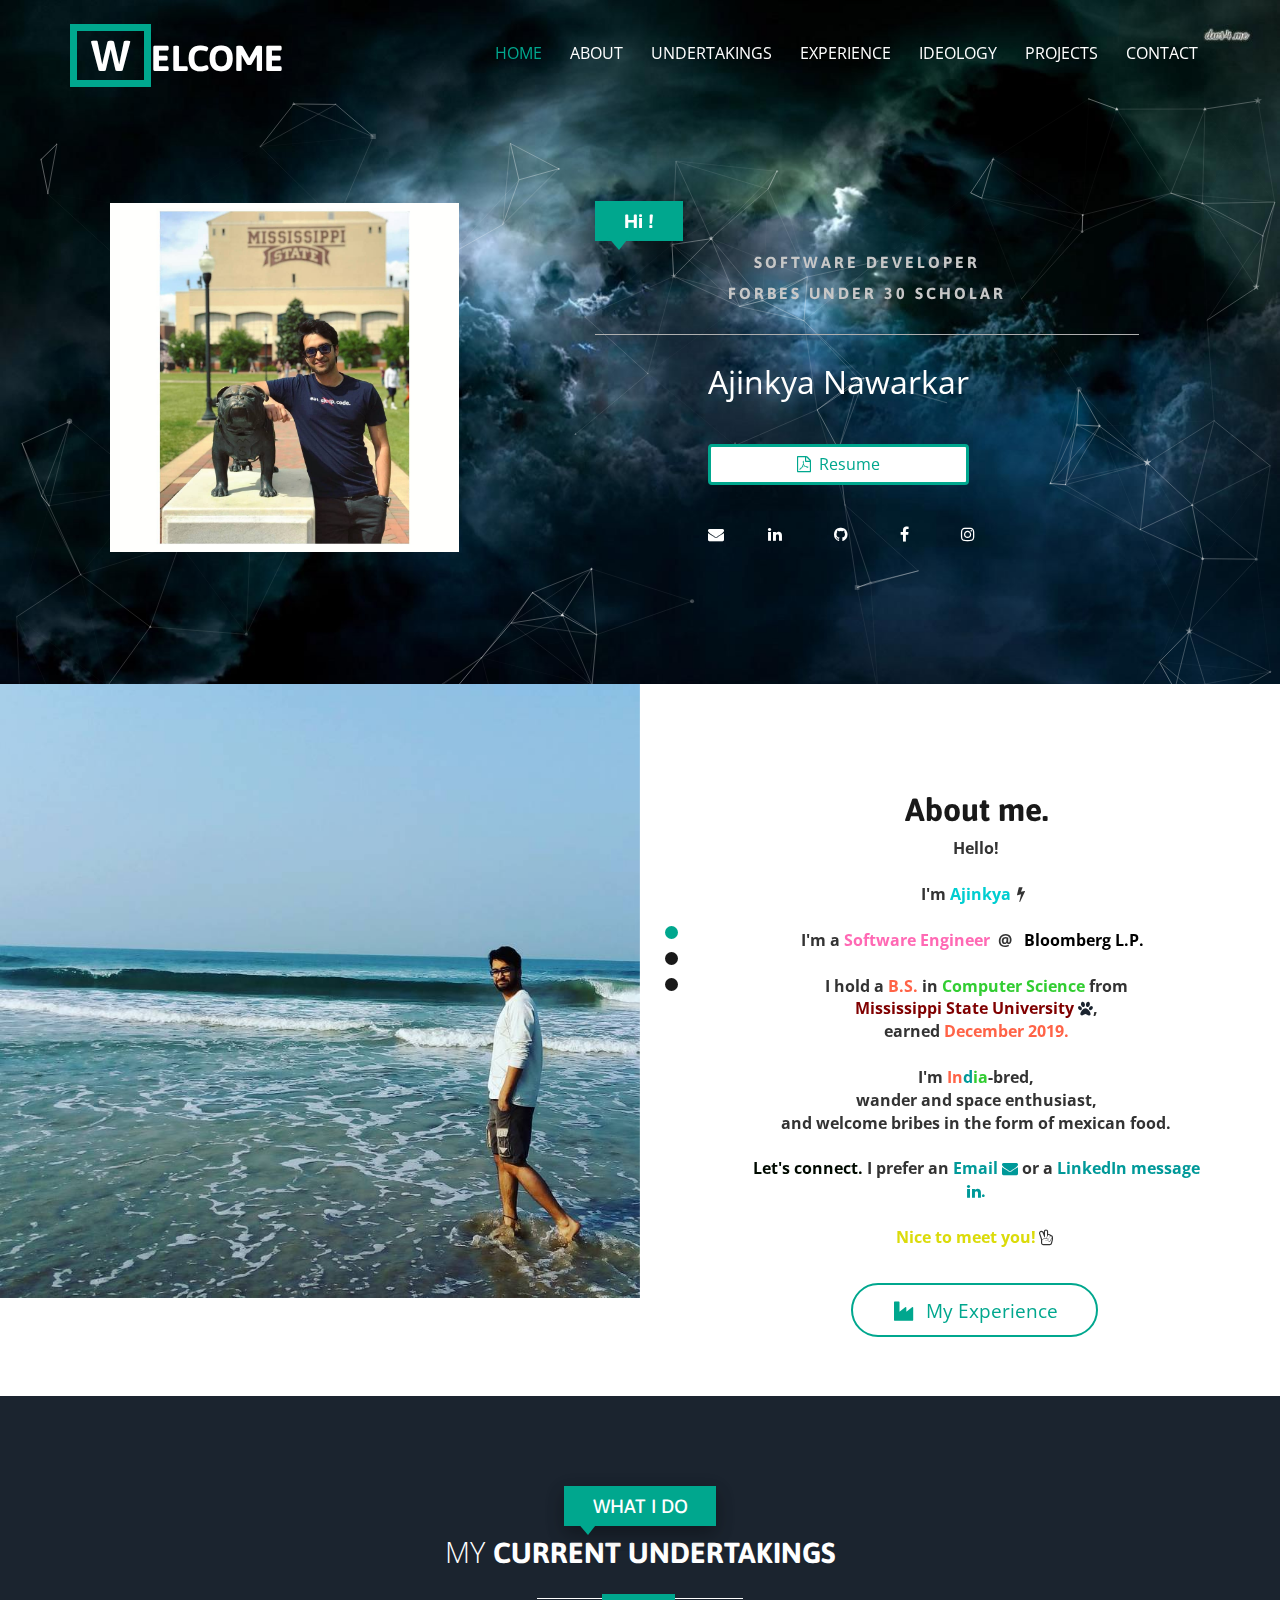
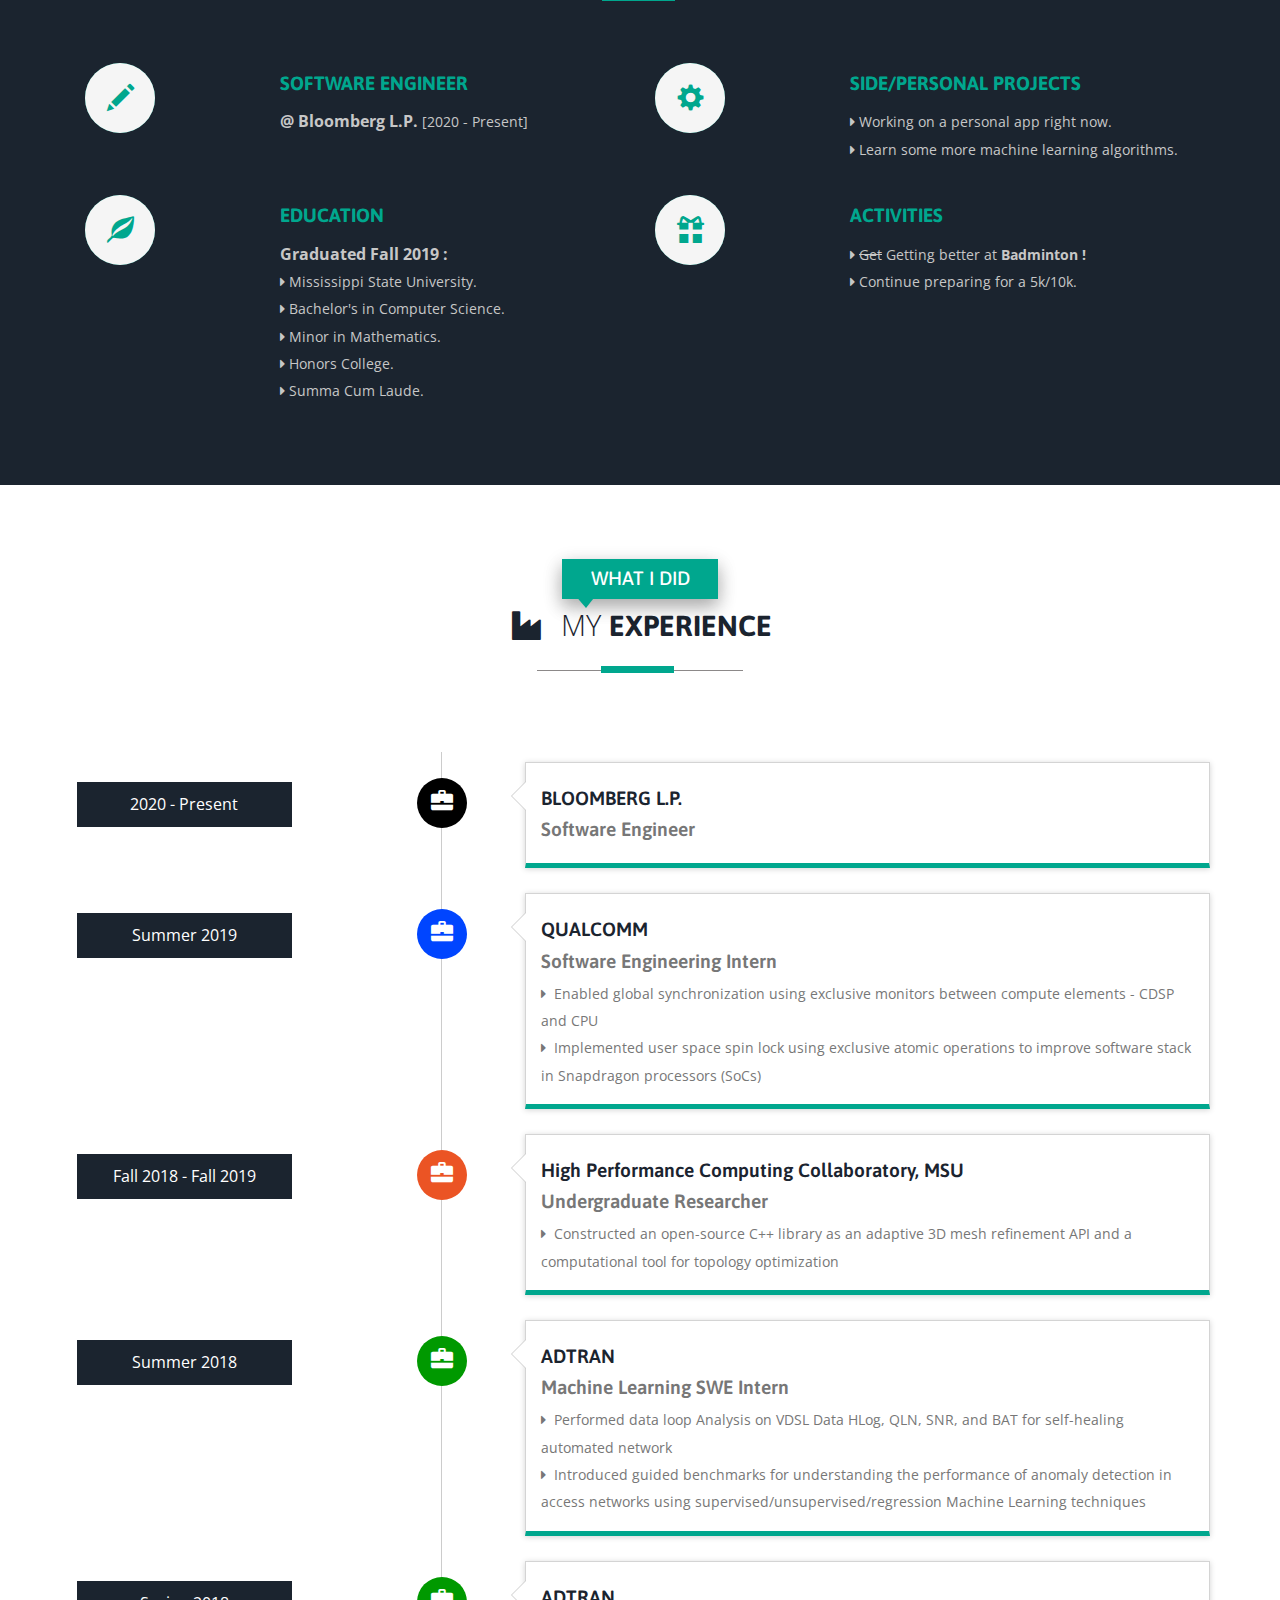
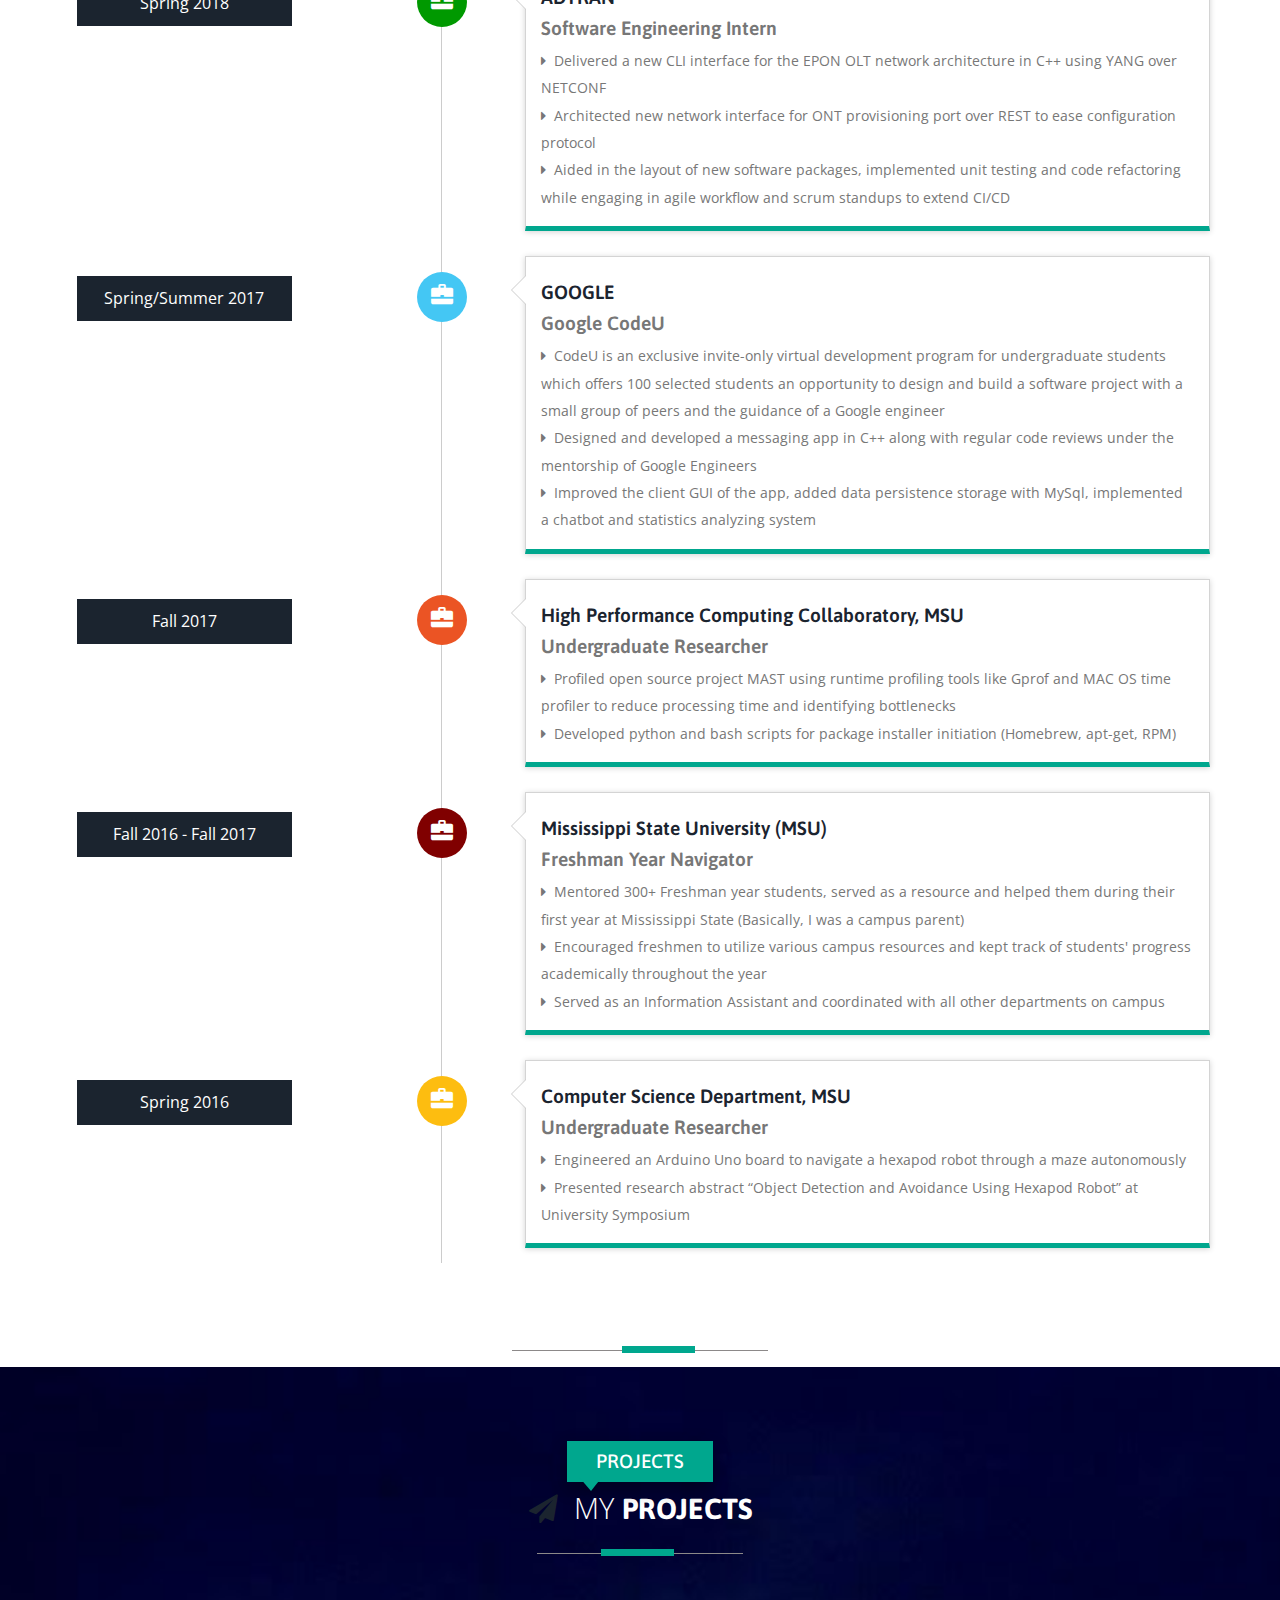
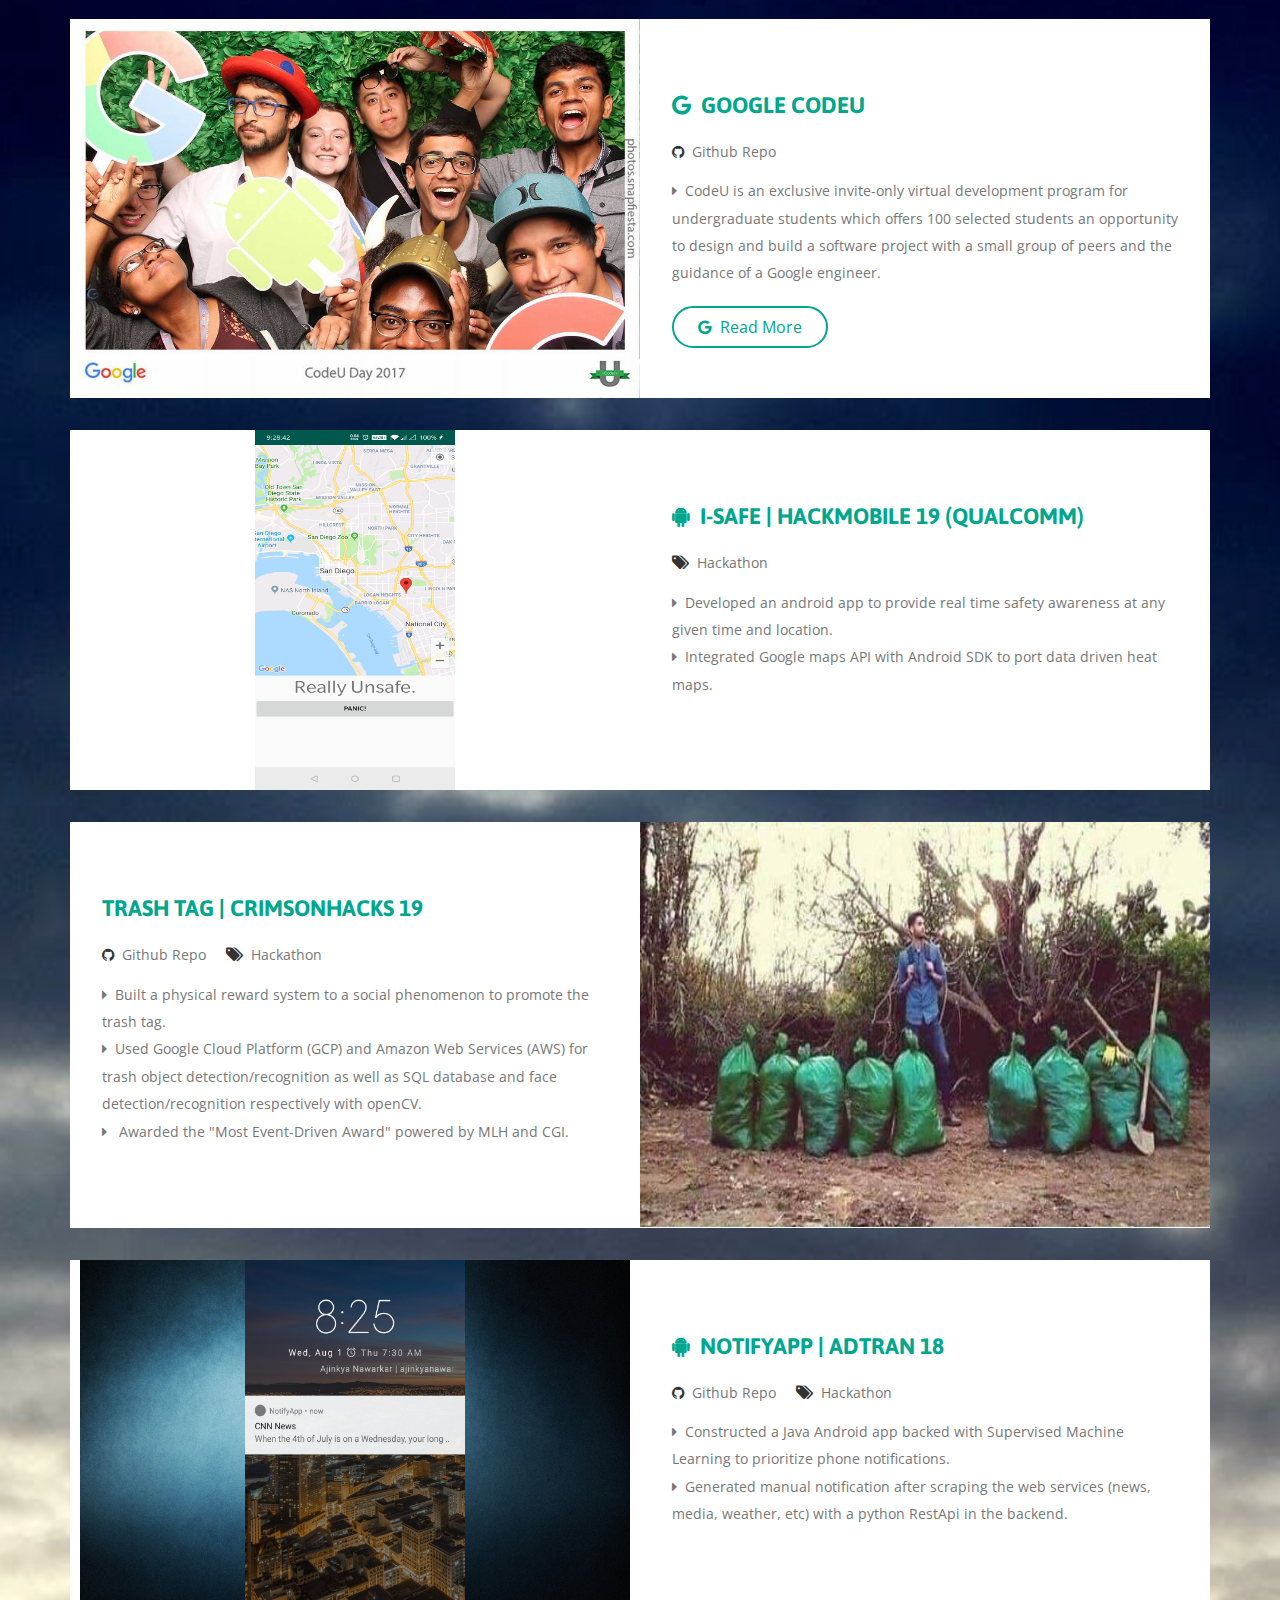
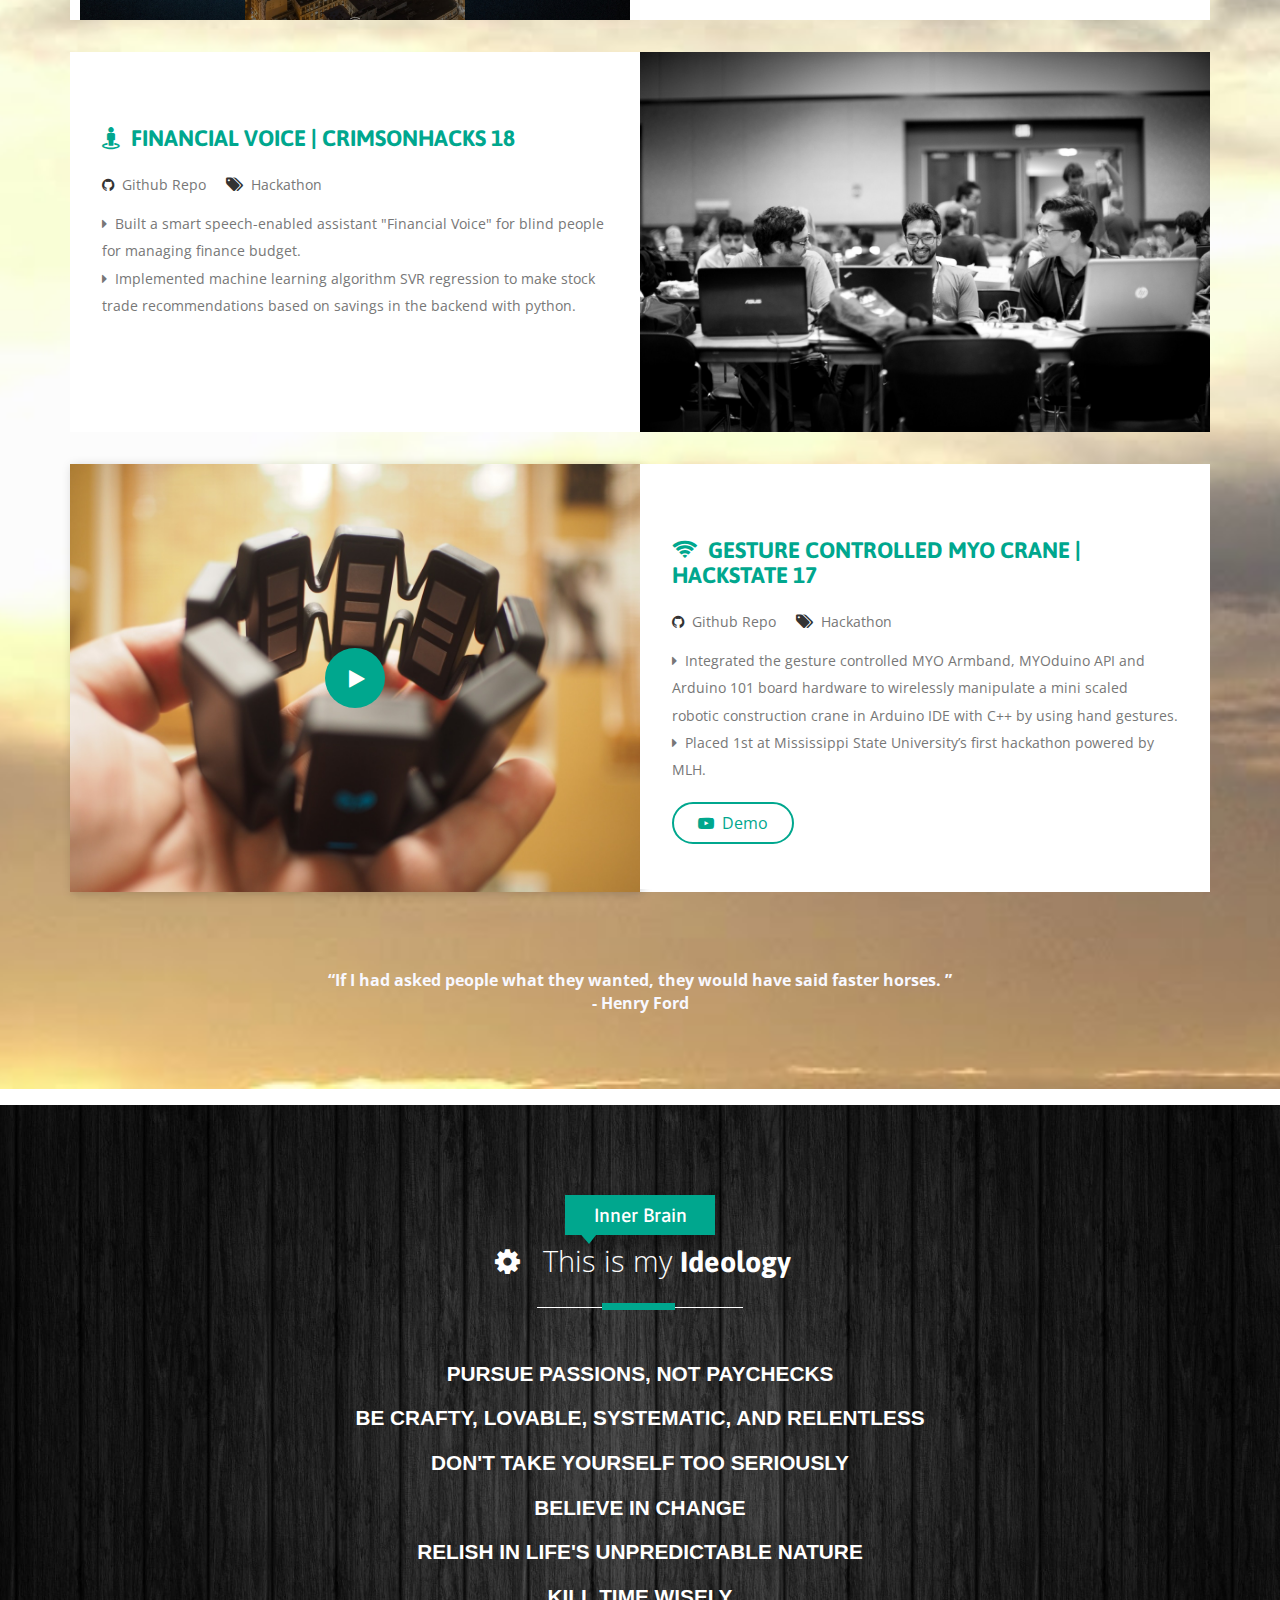
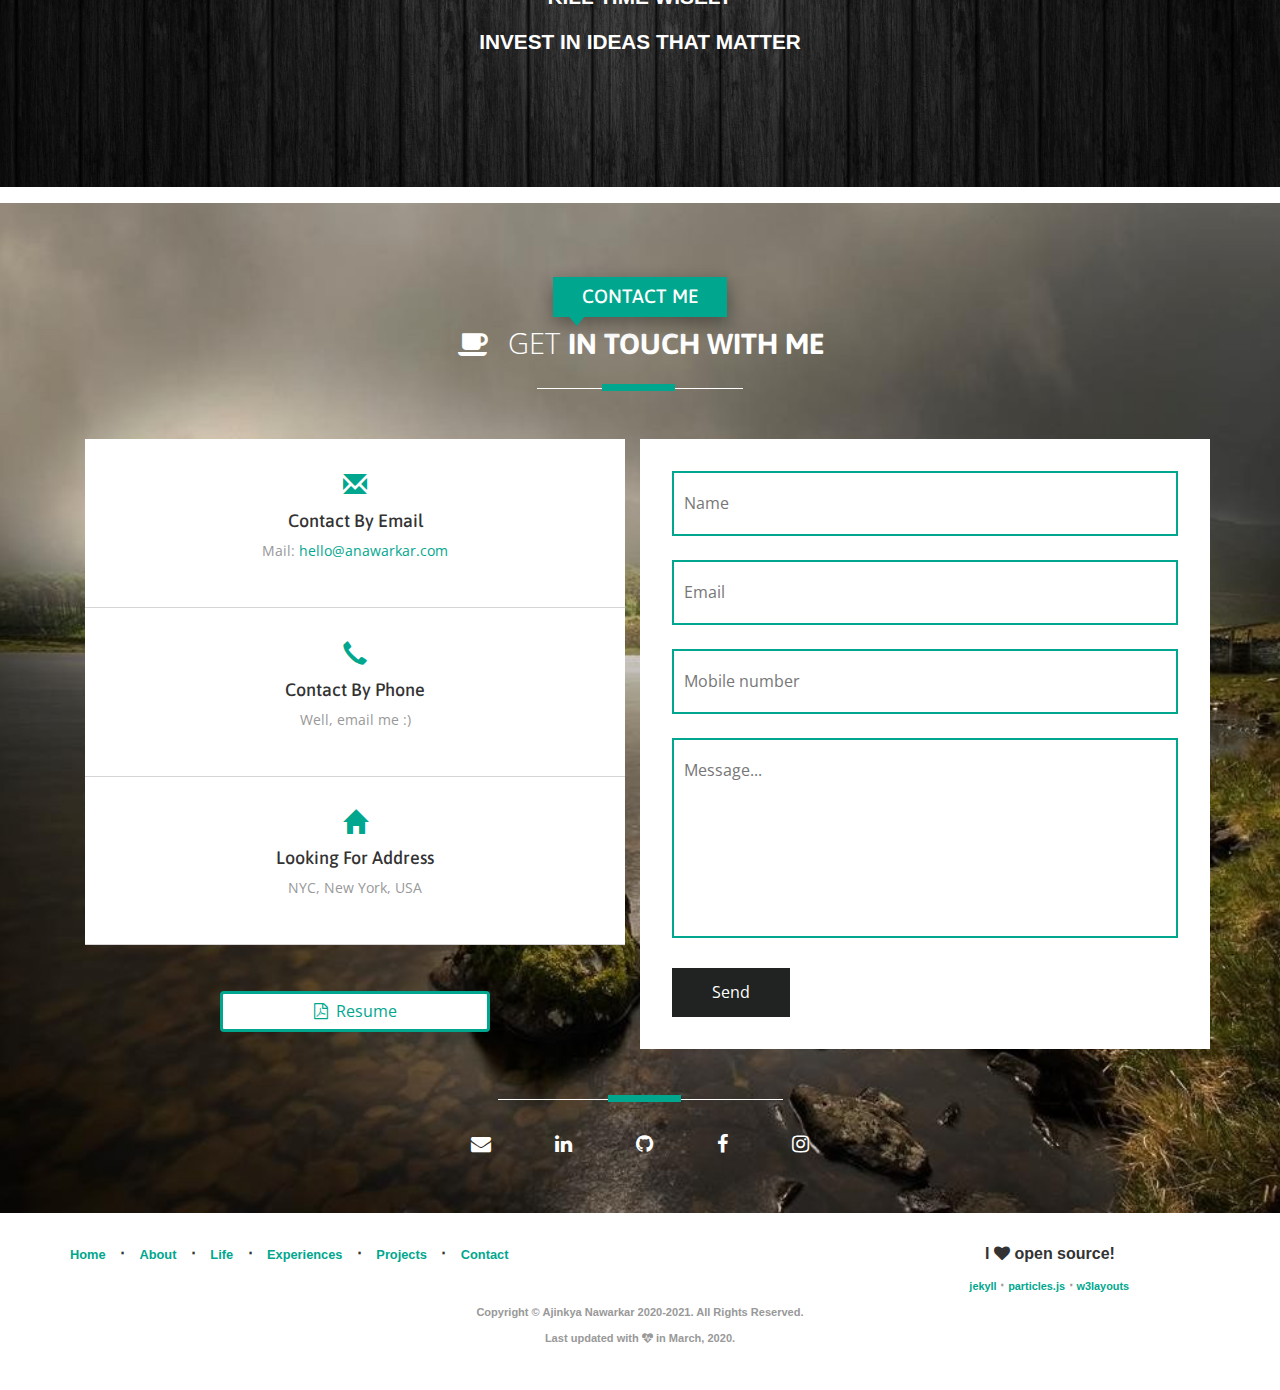
==== index.html @ 53b453d5 "Updated company 2020 - update March '20" ====
<!--
Author: W3layouts
Author URL: http://w3layouts.com
License: Creative Commons Attribution 3.0 Unported
License URL: http://creativecommons.org/licenses/by/3.0/
-->
<!DOCTYPE HTML>
<html>
<head>

 <!-- Global site tag (gtag.js) - Google Analytics -->
<script async src="https://www.googletagmanager.com/gtag/js?id=UA-122932879-1"></script>
<script>
  window.dataLayer = window.dataLayer || [];
  function gtag(){dataLayer.push(arguments);}
  gtag('js', new Date());

  gtag('config', 'UA-122932879-1');
</script>
<title>Ajinkya Nawarkar</title>
<link rel="shortcut icon" href="images/favicon.ico" />
<link href="css/bootstrap.css" rel='stylesheet' type='text/css' />
<!-- jQuery (necessary for Bootstrap's JavaScript plugins) -->
<script src="js/jquery.min.js"></script>
<!-- Custom Theme files -->
<link href="css/style.css" rel='stylesheet' type='text/css' />
 <!-- Custom Theme files -->
 <meta name="viewport" content="width=device-width, initial-scale=1">
 <meta http-equiv="Content-Type" content="text/html; charset=utf-8" />
 <meta name="keywords" content="Ajinkya, Nawarkar, Machine Learning, Software Engineering, Mississippi State University, Google, Adtran" />
 <meta name="author" content="Ajinkya Nawarkar">
<!-- webfonts -->
	<link href='//fonts.googleapis.com/css?family=Asap:400,700,400italic' rel='stylesheet' type='text/css'>
	<link href='//fonts.googleapis.com/css?family=Open+Sans:400,300,600' rel='stylesheet' type='text/css'>
	<link rel="stylesheet" href="font-awesome/css/font-awesome.min.css">

<!-- webfonts -->
 <!---- start-smoth-scrolling---->
<script type="text/javascript" src="js/move-top.js"></script>
<script type="text/javascript" src="js/easing.js"></script>
	<script type="text/javascript">
			jQuery(document).ready(function($) {
				$(".scroll").click(function(event){		
					event.preventDefault();
					$('html,body').animate({scrollTop:$(this.hash).offset().top},1000);
				});
			});
		</script>
        <script type="text/javascript" src="js/particles.js"></script>
        <script type="text/javascript" src="js/app.js"></script>
 <!---- start-smoth-scrolling---->
</head>
	<body>
		<!-- container -->

        <div id="particles-bg">
			<!-- header -->
            <div id="particles-js"></div>
			<div id="home" class="header">
				<div class="container">    
				<!-- top-hedader -->
    				<div class="top-header">
    					<!-- /logo -->
    					<!--top-nav---->
    				    <div class="top-nav">
                            <div class="navigation">
                                <div class="logo">
                                    <h1><a href="index.html"><span>W</span>ELCOME</a></h1>
                                </div>
                                    <div class="navigation-right">
                                        <span class="menu"><img src="images/menu.png" alt=" " /></span>
                                        <nav class="link-effect-3" id="link-effect-3">
                                            <ul class="nav1 nav nav-wil">
                                                <li class="active"><a data-hover="Home" href="index.html">Home</a></li>
                                                <li><a class="scroll" data-hover="About" href="#about">About</a></li>
                                                <li><a class="scroll" data-hover="Undertakings" href="#services" >Undertakings</a></li>
                                                <li><a class="scroll" data-hover="Experience" href="#work">Experience</a></li>
                                                <li><a class="scroll" data-hover="Ideology" href="#system">Ideology</a></li>
                                                <li><a class="scroll" data-hover="Projects" href="#projects">Projects</a></li>
                                                <li><a class="scroll" data-hover="Contact" href="#contact">Contact</a></li>
                                            </ul>
                                        </nav>
                                            <!-- script-for-menu -->
                                                <script>
                                                   $( "span.menu" ).click(function() {
                                                     $( "ul.nav1" ).slideToggle( 300, function() {
                                                     // Animation complete.
                                                      });
                                                     });
                                                </script>
                                            <!-- /script-for-menu -->
                                    </div>
                                <div class="clearfix"></div>
                            </div>
                    <!-- /top-hedader -->
                        </div>
        			    <div class="banner-info">
            				<div class="col-md-5 header-left">
            					<img src="images/profile.jpg" alt="">
            				</div>
            				<div class="col-md-7 header-right">
            					<h1>Hi !</h1>
            					<h6><center><b>SOFTWARE DEVELOPER</b></center></h6>
            					<h6><center><b>Forbes Under 30 Scholar</b></center></h6>
            					<ul class="address">
            					
            					   <li>
            						    <ul class="address-text">
            						        <li><b></b></li>
                                            <li>
                                            <font size="6.5"> <a href="https://www.google.com/search?source=hp&ei=X_k_W_nmBayv_QbBvL_YAw&q=ajinkya+nawarkar&oq=ajinkya+nawarkar&gs_l=psy-ab.3..33i160k1l2.1940.6143.0.14213.16.14.0.2.2.0.183.1698.3j11.14.0....0...1c.1.64.psy-ab..0.15.1644...0j0i131k1j0i22i30k1j0i13k1j0i13i30k1j0i13i5i30k1j0i8i13i30k1.0.SUWF1iLMa_8" target="_blank">Ajinkya Nawarkar</a></font>
                                            </li>
            							</ul>
            						</li>
            						
            						<br>

                                    <li>
                                        <ul class="address-text">
                                            <li><b> </b></li>
                                            <li><a href="assets/Resume_Ajinkya-Nawarkar.pdf" target="_blank"><button class="btn" style="width:100%">&nbsp;&nbsp;&nbsp;&nbsp;&nbsp;&emsp;&emsp;&emsp;&nbsp;&nbsp;<i class="fa fa-file-pdf-o"></i>&nbsp; Resume&emsp;&emsp;&emsp;&emsp;&nbsp;&nbsp;&nbsp;</button></a></li>
                                        </ul>
                                    </li>	

                                    <br>

                                    <li>
                                        <ul class="address-text">
                                        	<li><b> </b></li>
                                        	<li>
			                                    <br>
									                	<li><a href="mailto:hello@anawarkar.com" target="_blank"><i class="fa fa-envelope" aria-hidden="true"></i></a></li>&emsp;&emsp;&nbsp;&nbsp;
									                    <li><a href="https://www.linkedin.com/in/ajinkyanawarkar/" target="_blank"><i class="fa fa-linkedin" aria-hidden="true"></i></a></li>&emsp;&emsp;&emsp;
									                    <li><a href="https://github.com/Ajinkya-Nawarkar" target="_blank"><i class="fa fa-github" aria-hidden="true"></i></a></li>&emsp;&emsp;&emsp;
									                    <li><a href="https://www.facebook.com/ajinkya.nawarkar" target="_blank"><i class="fa fa-facebook" aria-hidden="true"></i></a></li>&emsp;&emsp;&emsp;
									                    <li><a href="https://www.instagram.com/ajinkyanawarkar/" target="_blank"><i class="fa fa-instagram" aria-hidden="true"></i></a></li>&nbsp;&nbsp;&emsp;&emsp;
									         </li>
							         	</ul>
                                    </li>

                                </ul>

            				</div>
            				<div class="clearfix"> </div>	
        		        </div>
    			    </div>
		        </div>
	        </div>  
        </div>
			<!-- about -->
			<div id="about" class="about">
				<div class="col-md-6 about-left">
					<div id="owl-demo1" class="owl-carousel owl-carousel2">
					                <div class="item">
					                	<div class="about-left-grid">
											<h2><center><span>About me.</span></center></h2>
											<p>
												<b>
													<center>Hello!</center>

													<br>

													<center>I'm
													<a href="https://www.google.com/search?source=hp&ei=X_k_W_nmBayv_QbBvL_YAw&q=ajinkya+nawarkar&oq=ajinkya+nawarkar&gs_l=psy-ab.3..33i160k1l2.1940.6143.0.14213.16.14.0.2.2.0.183.1698.3j11.14.0....0...1c.1.64.psy-ab..0.15.1644...0j0i131k1j0i22i30k1j0i13k1j0i13i30k1j0i13i5i30k1j0i8i13i30k1.0.SUWF1iLMa_8" target="_blank"><font color="DarkTurquoise">Ajinkya</font></a><i class="fa fa-bolt  fa-fw" aria-hidden="true"></i></center>
													
													<br>
													
													<center>I'm a <font color="HotPink">Software Engineer</font> <b>&nbsp;@&nbsp;<font color="black" style="background-color:white;">&nbsp;&nbsp;Bloomberg L.P.&nbsp;&nbsp;</font></b><br></center>

													<br>
													
													<center>I hold a <font color="Tomato">B.S.</font>&nbsp;in <font color="LimeGreen">Computer Science </font>from<br>
														<a href="#msu" class="portfolio-link b-link-diagonal b-animate-go" data-toggle="modal"><span style=color:#800000;"> Mississippi State University  </span><i class="fa fa-paw" aria-hidden="true"></i></a>,
														<br>earned <font color="Tomato">December 2019.</font></center>
													
													<br>
													
													<span><center>
														I'm <font color="Tomato">In</font><font color="#009999">d</font><font color="LimeGreen">ia</font>-bred, 		<br>
														wander and space enthusiast,	<br>
														and welcome bribes in the form of mexican food. 
													</center></span>
													
													<br>
													
													<center><font color="#Tomato">Let's connect.</font> I prefer an <a href="mailto:hello@anawarkar.com" target="_blank"><font color="#009999">Email <i class="fa fa-envelope" aria-hidden="true"></i></font></a> or a <a href="https://www.linkedin.com/in/ajinkyanawarkar/" target="_blank"><font color="#009999">LinkedIn message <i class="fa fa-linkedin" aria-hidden="true"></i>.</font></a></center>

													<br>

													<center><a href="#about"><font color="#DBDB0A">Nice to meet you!</font></a><i class="fa fa-hand-peace-o fa-fw" aria-hidden="true"></i></center>
												</b>
											</p>
											<ul>
												<center>
													<li><a class="a-btn-a scroll" href="#work"><i class="fa fa-industry fa-fw" aria-hidden="true"></i>&nbsp; My Experience</a></li>
												</center>
											</ul>
										</div>
					                </div>
					                  <div id=second_about class="item">
					                	<div class="about-left-grid">
											<h2><center><span>Get to know me.</span></center></h2>
											<p>
												<b>
													<i class="fa fa-terminal  fa-fw" aria-hidden="true"></i>&nbsp; I've been dancing for 8 years. <a href="https://www.youtube.com/user/ajinkyanawarkar" target="_blank"><font color="#73b719">So dance off? I'm in.</font></a><br> 
													<i class="fa fa-terminal  fa-fw" aria-hidden="true"></i>&nbsp; I love structure and order and I also stand for quality.<br>
													<i class="fa fa-terminal  fa-fw" aria-hidden="true"></i>&nbsp; I am an <a href="https://www.16personalities.com/entj-personality" target="_blank"><font color="#b76619">ENTJ</font></a><br>
                                                    <i class="fa fa-terminal  fa-fw" aria-hidden="true"></i>&nbsp; I'm addicted to solving Logical Puzzles.
                                                    <br>

												</b>
											</p>

											<ul>
												<li><a class="a-btn-a scroll" href="#projects"><i class="fa fa-paper-plane" aria-hidden="true"></i>&nbsp; My projects</a></li>
						
											</ul>
										</div>
					                </div>
					                  <div class="item">
					                	<div class="about-left-grid">
											<h2><center><span>This is my Ideology.</span></center></h2>
											<p><b>

												<center>
													<br><a target="_blank" href="HTTP://WWW.QUORA.COM/WEALTH/IS-GETTING-RICH-WORTH-IT"><font color="DarkTurquoise">PURSUE PASSIONS, NOT PAYCHECKS</font></a><br><br>
												<a target="_blank" href="http://paulgraham.com/founders.html"><font color="HotPink">BE CRAFTY, LOVABLE, SYSTEMATIC, AND RELENTLESS</font></a><br><br>
												<a target="_blank" href="https://upload.wikimedia.org/wikipedia/commons/4/4a/Barack_Obama_singing_in_the_East_Room.jpg"><font color="#800000">DON'T TAKE YOURSELF TOO SERIOUSLY</font></a><br><br>
												<a target="_blank" href="http://paulgraham.com/ecw.html"><font color="Tomato">BELIEVE IN CHANGE</font></a><br><br>
												<a target="_blank" href="https://medium.com/scribe/the-acceptance-of-unpredictability-a9c66fac52f7"><font color="LimeGreen">RELISH IN LIFE'S UNPREDICTABLE NATURE</font></a><br><br>
												<a target="_blank" href="https://tinybuddha.com/blog/40-ways-to-use-time-wisely/"><font color="#009999">KILL TIME WISELY</font><br><br>
												<a target="_blank" href="https://www.gv.com/portfolio/"><font color="#DBDB0A">INVEST IN IDEAS THAT MATTER</font></a><br><br>
												</center>
											</b></p>

											<ul>
												<center>
													<li><a class="a-btn-h scroll" href="#contact"><i class="fa fa-handshake-o fa-fw" aria-hidden="true"></i>&nbsp; Let's get in touch!</a></li>
												</center>
											</ul>
										</div>
					                </div>
					</div>
				</div>
				<div class="col-md-6 about-right">
					
				</div>
				<div class="clearfix"> </div>
							<link href="css/owl.carousel.css" rel="stylesheet">
							    <script src="js/owl.carousel.js"></script>
			<script>
				$(document).ready(function() {
					$("#owl-demo1").owlCarousel({
						items : 1,
						lazyLoad : false,
						autoPlay : true,
						navigation : false,
						navigationText :  false,
						pagination : true,
					});
				});
			</script>
			<!-- Feedback -->
			<script>
				$(document).ready(function() {
					$("#owl-demo3").owlCarousel({
						items : 1,
						lazyLoad : false,
						autoPlay : true,
						navigation : false,
						navigationText :  true,
						pagination :true,
					});
				});
			</script>
			</div>
			<!-- /about -->
			<!-- services -->
			<div id="services" class="services">
				<div class="container">
					<div class="service-head one text-center ">
						<h4>WHAT I DO</h4>
						<h3>MY <span>CURRENT UNDERTAKINGS</span></h3>
						<span class="border two"></span>
					</div>
					<!-- services-grids -->
					<div class="wthree_about_right_grids w3l-agile">
				<div class="col-md-6 wthree_about_right_grid">
					<div class="col-xs-4 wthree_about_right_grid_left">
						<div class="hvr-rectangle-in">
							<i class="glyphicon glyphicon-pencil"></i>
						</div>
					</div>
					<div class="col-xs-8 wthree_about_right_grid_right">
						<h4>Software Engineer</h4>
						<p><font size="3.5"><b>@ Bloomberg L.P.</b></font>&nbsp;[2020 - Present]</p>
						

					</div>
					<div class="clearfix"> </div>
				</div>
				<div class="col-md-6 wthree_about_right_grid">
					<div class="col-xs-4 wthree_about_right_grid_left">
						<div class="hvr-rectangle-in">
							<i class="glyphicon glyphicon-cog"></i>
						</div>
					</div>
					<div class="col-xs-8 wthree_about_right_grid_right">
						<h4>Side/Personal Projects</h4>
						<p>
                            <i class="fa fa-caret-right" aria-hidden="true"></i>&nbsp;Working on a personal app right now.
                            <br><i class="fa fa-caret-right" aria-hidden="true"></i>&nbsp;Learn some more machine learning algorithms.
                        </p>
					</div>
					<div class="clearfix"> </div>
				</div>
				<div class="col-md-6 wthree_about_right_grid">
					<div class="col-xs-4 wthree_about_right_grid_left">
						<div class="hvr-rectangle-in">
							<i class="glyphicon glyphicon-leaf"></i>
						</div>
					</div>
					<div class="col-xs-8 wthree_about_right_grid_right">
						<h4>Education</h4>
						<p>
                            <font size="3.5"><b>Graduated Fall 2019 :</b></font>
                            <br><i class="fa fa-caret-right" aria-hidden="true"></i>&nbsp;Mississippi State University. 
                            <br><i class="fa fa-caret-right" aria-hidden="true"></i>&nbsp;Bachelor's in Computer Science. 
                            <br><i class="fa fa-caret-right" aria-hidden="true"></i>&nbsp;Minor in Mathematics. 
                            <br><i class="fa fa-caret-right" aria-hidden="true"></i>&nbsp;Honors College.
                            <br><i class="fa fa-caret-right" aria-hidden="true"></i>&nbsp;Summa Cum Laude. 
                        </p>
					</div>
					<div class="clearfix"> </div>
				</div>
				<div class="col-md-6 wthree_about_right_grid">
					<div class="col-xs-4 wthree_about_right_grid_left">
						<div class="hvr-rectangle-in">
							<i class="glyphicon glyphicon-gift"></i>
						</div>
					</div>
					<div class="col-xs-8 wthree_about_right_grid_right">
						<h4>Activities</h4>
						<p> 
                            <i class="fa fa-caret-right" aria-hidden="true"></i>&nbsp;<strike>Get</strike> Getting better at<b> Badminton ! </b>
                            <br><i class="fa fa-caret-right" aria-hidden="true"></i>&nbsp;Continue preparing for a 5k/10k. 
                        </p>
					</div>
					<div class="clearfix"> </div>
				</div>
				<div class="clearfix"> </div>
			</div>
                            
					<!-- services-grids -->
				</div>
			</div>
			<!-- services -->
			<!--work-experience-->
	<div id="work" class="work">
		<div class="container">
			<div class="service-head text-center">
						<h4>WHAT I DID</h4>
						<h3><a href="#work"><i class="fa fa-industry fa-fw" aria-hidden="true"></i></a>&nbsp; MY <span>EXPERIENCE</span></h3>
						<span class="border one"></span>
					</div>
                    <div class="row">
                        <p>&emsp;</p>
                    </div>
					<div class="time-main w3l-agile">

											<ul class="col-md-4 year-info">
                                                <ul class="year">
                                                    <li>2020 - Present</li>
                                               </ul>
                                            </ul>
                                             <ul class="col-md-8 timeline">
																<li>
																  <div class="timeline-badge black"><i class="glyphicon glyphicon-briefcase"></i></div>
																  <div class="timeline-panel">
																	<div class="timeline-heading">
																	  <h4 class="timeline-title">BLOOMBERG L.P.</h4>
																	  <h4 class="timeline-title-body">Software Engineer</h4>
																	</div>
																	<div class="timeline-body">
																	  <p>
                                                                        <!-- <i class="fa fa-caret-right" aria-hidden="true"></i>&nbsp;&nbsp;Enabled global synchronization using exclusive monitors between compute elements - CDSP and CPU  <br> -->
                                                                      </p>
																	</div>
																  </div>
																</li>
											</ul>

											<ul class="col-md-4 year-info">
                                                <ul class="year">
                                                    <li>Summer 2019</li>
                                               </ul>
                                            </ul>
                                             <ul class="col-md-8 timeline">
																<li>
																  <div class="timeline-badge qualcomm"><i class="glyphicon glyphicon-briefcase"></i></div>
																  <div class="timeline-panel">
																	<div class="timeline-heading">
																	  <h4 class="timeline-title">QUALCOMM</h4>
																	  <h4 class="timeline-title-body">Software Engineering Intern</h4>
																	</div>
																	<div class="timeline-body">
																	  <p>
                                                                        <i class="fa fa-caret-right" aria-hidden="true"></i>&nbsp;&nbsp;Enabled global synchronization using exclusive monitors between compute elements - CDSP and CPU  <br>
                                                                        <i class="fa fa-caret-right" aria-hidden="true"></i>&nbsp;&nbsp;Implemented user space spin lock using exclusive atomic operations to improve software stack in
																		Snapdragon processors (SoCs)<br>
                                                                      </p>
																	</div>
																  </div>
																</li>
											</ul>

											<ul class="col-md-4 year-info">
                                                <ul class="year">
                                                    <li>Fall 2018 - Fall 2019</li>
                                               </ul>
                                            </ul>
                                             <ul class="col-md-8 timeline">
																<li>
																  <div class="timeline-badge orange"><i class="glyphicon glyphicon-briefcase"></i></div>
																  <div class="timeline-panel">
																	<div class="timeline-heading">
																	  <h4 class="timeline-title">High Performance Computing Collaboratory, MSU</h4>
																	  <h4 class="timeline-title-body">Undergraduate Researcher</h4>
																	</div>
																	<div class="timeline-body">
																	  <p>
                                                                        <i class="fa fa-caret-right" aria-hidden="true"></i>&nbsp;&nbsp;Constructed an open-source C++ library as an adaptive 3D mesh refinement API and a computational tool for topology optimization<br>
                                                                      </p>
																	</div>
																  </div>
																</li>
											</ul>

					                       <ul class="col-md-4 year-info">
                                                <ul class="year">
                                                    <li>Summer 2018</li>
                                               </ul>
                                            </ul>
                                             <ul class="col-md-8 timeline">
																<li>           
																  <div class="timeline-badge adtran"><i class="glyphicon glyphicon-briefcase"></i></div>
																  <div class="timeline-panel">
																	<div class="timeline-heading">
																	  <h4 class="timeline-title">ADTRAN</h4>
																	  <h4 class="timeline-title-body">Machine Learning SWE Intern</h4>
																	</div>
																	<div class="timeline-body">
																	  <p>
                                                                        <i class="fa fa-caret-right" aria-hidden="true"></i>&nbsp;&nbsp;Performed data loop Analysis on VDSL Data HLog, QLN, SNR, and BAT for self-healing automated network <br>
                                                                        <i class="fa fa-caret-right" aria-hidden="true"></i>&nbsp;&nbsp;Introduced guided benchmarks for understanding the performance of anomaly detection in access networks using supervised/unsupervised/regression Machine Learning techniques <br>
                                                                      </p>
																	</div>
																  </div>
																</li>
											</ul>

                                            <ul class="col-md-4 year-info">
                                                <ul class="year">
                                                    <li>Spring 2018</li>
                                               </ul>
                                            </ul>
                                            <ul class="col-md-8 timeline">
																<li>
																  <div class="timeline-badge adtran"><i class="glyphicon glyphicon-briefcase"></i></div>
																  <div class="timeline-panel">
																	<div class="timeline-heading">
																	  <h4 class="timeline-title">ADTRAN</h4>
																	  <h4 class="timeline-title-body">Software Engineering Intern</h4>
																	</div>
																	<div class="timeline-body">
																	  <p>
                                                                        <i class="fa fa-caret-right" aria-hidden="true"></i>&nbsp;&nbsp;Delivered a new CLI interface for the EPON OLT network architecture in C++ using YANG over NETCONF <br>
                                                                        <i class="fa fa-caret-right" aria-hidden="true"></i>&nbsp;&nbsp;Architected new network interface for ONT provisioning port over REST to ease configuration protocol<br>
                                                                        <i class="fa fa-caret-right" aria-hidden="true"></i>&nbsp;&nbsp;Aided in the layout of new software packages, implemented unit testing and code refactoring while engaging in agile workflow and scrum standups to extend CI/CD<br>     
                                                                      </p>
																	</div>
																  </div>
																</li>
                                            </ul>
																
											<ul class="col-md-4 year-info">
                                                <ul class="year">
                                                    <li>Spring/Summer 2017</li>
                                               </ul>
                                            </ul>
                                             <ul class="col-md-8 timeline">
																<li>
																  <div class="timeline-badge blue"><i class="glyphicon glyphicon-briefcase"></i></div>
																  <div class="timeline-panel">
																	<div class="timeline-heading">
																	  <h4 class="timeline-title">GOOGLE</h4>
																	  <h4 class="timeline-title-body">Google CodeU</h4>
																	</div>
																	<div class="timeline-body">
																	  <p>
                                                                        <i class="fa fa-caret-right" aria-hidden="true"></i>&nbsp;&nbsp;CodeU is an exclusive invite-only virtual development program for undergraduate students which offers 100 selected students an opportunity to design and build a software project with a small group of peers and the guidance of a Google engineer<br>
                                                                        <i class="fa fa-caret-right" aria-hidden="true"></i>&nbsp;&nbsp;Designed and developed a messaging app in C++ along with regular code reviews under the mentorship of Google Engineers <br>
                                                                        <i class="fa fa-caret-right" aria-hidden="true"></i>&nbsp;&nbsp;Improved the client GUI of the app, added data persistence storage with MySql, implemented a chatbot and statistics analyzing system<br>
                                                                      </p>
																	</div>
																  </div>
																</li>
                                            </ul>

                                            <ul class="col-md-4 year-info">
                                                <ul class="year">
                                                    <li>Fall 2017</li>
                                               </ul>
                                            </ul>
                                             <ul class="col-md-8 timeline">
																<li>
																  <div class="timeline-badge orange"><i class="glyphicon glyphicon-briefcase"></i></div>
																  <div class="timeline-panel">
																	<div class="timeline-heading">
																	  <h4 class="timeline-title">High Performance Computing Collaboratory, MSU</h4>
																	  <h4 class="timeline-title-body">Undergraduate Researcher</h4>
																	</div>
																	<div class="timeline-body">
																	  <p>
                                                                        <i class="fa fa-caret-right" aria-hidden="true"></i>&nbsp;&nbsp;Profiled open source project MAST using runtime profiling tools like Gprof and MAC OS time profiler to reduce processing time and identifying bottlenecks<br>
                                                                        <i class="fa fa-caret-right" aria-hidden="true"></i>&nbsp;&nbsp;Developed python and bash scripts for package installer initiation (Homebrew, apt-get, RPM)<br>
                                                                      </p>
																	</div>
																  </div>
																</li>
                                            </ul>

                                            <ul class="col-md-4 year-info">
                                                <ul class="year">
                                                    <li>Fall 2016 - Fall 2017</li>
                                               </ul>
                                            </ul>
                                             <ul class="col-md-8 timeline">
																<li>
																  <div class="timeline-badge maroon"><i class="glyphicon glyphicon-briefcase"></i></div>
																  <div class="timeline-panel">
																	<div class="timeline-heading">
																	  <h4 class="timeline-title">Mississippi State University (MSU)</h4>
																	  <h4 class="timeline-title-body">Freshman Year Navigator</h4>
																	</div>
																	<div class="timeline-body">
																	  <p>
                                                                        <i class="fa fa-caret-right" aria-hidden="true"></i>&nbsp;&nbsp;Mentored 300+ Freshman year students, served as a resource and helped them during their first year at Mississippi State (Basically, I was a campus parent)<br>
                                                                        <i class="fa fa-caret-right" aria-hidden="true"></i>&nbsp;&nbsp;Encouraged freshmen to utilize various campus resources and kept track of students' progress academically throughout the year<br>
                                                                        <i class="fa fa-caret-right" aria-hidden="true"></i>&nbsp;&nbsp;Served as an Information Assistant and coordinated with all other departments on campus<br>
                                                                      </p>
																	</div>
																  </div>
																</li>
											</ul>

                                            <ul class="col-md-4 year-info">
                                                <ul class="year">
                                                    <li>Spring 2016</li>
                                               </ul>
                                            </ul>
                                             <ul class="col-md-8 timeline">
                                                                <li>           
                                                                  <div class="timeline-badge yellow"><i class="glyphicon glyphicon-briefcase"></i></div>
                                                                  <div class="timeline-panel">
                                                                    <div class="timeline-heading">
                                                                      <h4 class="timeline-title">Computer Science Department, MSU</h4>
                                                                      <h4 class="timeline-title-body">Undergraduate Researcher</h4>
                                                                    </div>
                                                                    <div class="timeline-body">
                                                                      <p>
                                                                        <i class="fa fa-caret-right" aria-hidden="true"></i>&nbsp;&nbsp;Engineered an Arduino Uno board to navigate a hexapod robot through a maze autonomously<br>
                                                                        <i class="fa fa-caret-right" aria-hidden="true"></i>&nbsp;&nbsp;Presented research abstract “Object Detection and Avoidance Using Hexapod Robot” at University Symposium<br>
                                                                      </p>
                                                                    </div>
                                                                  </div>
                                                                </li>
                                            </ul>

								<div class="clearfix"></div>
								</div>
						</div>
				</div>
	<!--//work-experience-->

		<!-- portfolio>
<div class="portfolio" id="port">
				<div class="service-head text-center">
						<h4>WHOA!</h4>
						<h3><a href="https://www.instagram.com/jinks_n7/" target="_blank"><i class="fa fa-instagram" aria-hidden="true"></i>&nbsp;</a> MY <span>LIFE</span></h3>
						<span class="border"></span>
					</div>
			<div class="portfolio-grids">
				<script src="js/easyResponsiveTabs.js" type="text/javascript"></script>
				<script type="text/javascript">
									$(document).ready(function () {
										$('#horizontalTab').easyResponsiveTabs({
											type: 'default', //Types: default, vertical, accordion           
											width: 'auto', //auto or any width like 600px
											fit: true   // 100% fit in a container
										});
									});
									
				</script>
				<div class="sap_tabs">
					<div id="horizontalTab" style="display: block; width: 100%; margin: 0px;">
						<ul class="resp-tabs-list">
							<li class="resp-tab-item" aria-controls="tab_item-0" role="tab"><span>ALL</span></li> 
							<li class="resp-tab-item" aria-controls="tab_item-1" role="tab"><span>WEB DESIGN</span></li> 
							<li class="resp-tab-item" aria-controls="tab_item-2" role="tab"><span>MOBILE UI</span></li> 				
							<li class="resp-tab-item" aria-controls="tab_item-3" role="tab"><span>ILLUSTRATIONS</span></li> 
						</ul>				  	 
						<div class="resp-tabs-container">
							<div class="tab-1 resp-tab-content" aria-labelledby="tab_item-0">
								<div class="col-md-3 team-gd ">
									
										<a href="#portfolioModal1" class="portfolio-link b-link-diagonal b-animate-go" data-toggle="modal"><img src="images/pic4.jpg" alt="">
										
										</a>
									
								</div>
								<div class="col-md-3 team-gd ">
									
										<a href="#portfolioModal3" class="portfolio-link b-link-diagonal b-animate-go" data-toggle="modal"><img src="images/pic5.jpg" alt="">
										
										</a>
									
								</div>
								<div class="col-md-3 team-gd ">
									
										<a href="#portfolioModal2" class="portfolio-link b-link-diagonal b-animate-go" data-toggle="modal"><img src="images/pic9.jpg" alt="">
										
										</a>
									
								</div>
								<div class="col-md-3 team-gd ">
								
										<a href="#portfolioModal4" class="portfolio-link b-link-diagonal b-animate-go" data-toggle="modal"><img src="images/pic6.jpg" alt="">
										
										</a>
									
								</div>
								<div class="col-md-3 team-gd yes_marg ">
									
										<a href="#portfolioModal5" class="portfolio-link b-link-diagonal b-animate-go" data-toggle="modal"><img src="images/pic10.jpg" alt="">
										
										</a>
									
								</div>
								<div class="col-md-3 team-gd yes_marg ">
									
										<a href="#portfolioModal6" class="portfolio-link b-link-diagonal b-animate-go" data-toggle="modal"><img src="images/pic11.jpg" alt="">
										
										</a>
									
								</div>
								<div class="col-md-3 team-gd yes_marg ">
									
										<a href="#portfolioModal7" class="portfolio-link b-link-diagonal b-animate-go" data-toggle="modal"><img src="images/pic13.jpg" alt="">
										
										</a>
								
								</div>
								<div class="col-md-3 team-gd yes_marg ">
									
										<a href="#portfolioModal8" class="portfolio-link b-link-diagonal b-animate-go" data-toggle="modal"><img src="images/pic14.jpg" alt="">
										
										</a>
									
								</div>
								<div class="clearfix"></div>
							</div>
							<div class="tab-1 resp-tab-content" aria-labelledby="tab_item-1">
								<div class="col-md-3 team-gd ">
									<div class="thumb">
										<a href="#portfolioModal5" class="portfolio-link b-link-diagonal b-animate-go" data-toggle="modal"><img src="images/pic10.jpg" alt="">
										
										</a>
									</div>
								</div>
								<div class="col-md-3 team-gd  ">
									<div class="thumb">
										<a href="#portfolioModal6" class="portfolio-link b-link-diagonal b-animate-go" data-toggle="modal"><img src="images/pic11.jpg" alt="">
										
										</a>
									</div>
								</div>
								<div class="col-md-3 team-gd ">
									
										<a href="#portfolioModal7" class="portfolio-link b-link-diagonal b-animate-go" data-toggle="modal"><img src="images/pic13.jpg" alt="">
										
										</a>
									
								</div>
								<div class="clearfix"></div>
							</div>
							<div class="tab-1 resp-tab-content" aria-labelledby="tab_item-2">
								<div class="col-md-3 team-gd ">
									
										<a href="#portfolioModal2" class="portfolio-link b-link-diagonal b-animate-go" data-toggle="modal"><img src="images/pic9.jpg" alt="">
										
										</a>
								
								</div>
								<div class="col-md-3 team-gd ">
									
										<a href="#portfolioModal4" class="portfolio-link b-link-diagonal b-animate-go" data-toggle="modal"><img src="images/pic6.jpg" alt="">
										
										</a>
									
								</div>
								<div class="col-md-3 team-gd">
									
										<a href="#portfolioModal5" class="portfolio-link b-link-diagonal b-animate-go" data-toggle="modal"><img src="images/pic10.jpg" alt="">
										
										</a>
									
								</div>
								<div class="col-md-3 team-gd">
									
										<a href="#portfolioModal6" class="portfolio-link b-link-diagonal b-animate-go" data-toggle="modal"><img src="images/pic11.jpg" alt="">
									
										</a>
									
								</div>
								<div class="clearfix"></div>
							</div>
								<div class="tab-1 resp-tab-content" aria-labelledby="tab_item-3">
								<div class="col-md-3 team-gd ">
									
										<a href="#portfolioModal5" class="portfolio-link b-link-diagonal b-animate-go" data-toggle="modal"><img src="images/pic10.jpg" alt="">
										
										</a>
									
								</div>
								<div class="col-md-3 team-gd">
									
										<a href="#portfolioModal6" class="portfolio-link b-link-diagonal b-animate-go" data-toggle="modal"><img src="images/pic11.jpg" alt="">
										
										</a>
									
								</div>
								<div class="col-md-3 team-gd ">
									
										<a href="#portfolioModal7" class="portfolio-link b-link-diagonal b-animate-go" data-toggle="modal"><img src="images/pic13.jpg" alt="">
										
										</a>
									
								</div>
								<div class="clearfix"></div>
							</div>
						</div>
					</div>
				</div>
			</div>
	</div>
	<-- portfolio -->
    <span class="border-long"></span>
    <!-- top-grids -->
				<div class="blog" id="projects">
					<div class="container">
						<div class="service-head one text-center">
						<h4>PROJECTS</h4>
						<h3><a href="#projects"><i class="fa fa-paper-plane" aria-hidden="true"></i></a>&nbsp; MY <span>PROJECTS</span></h3>
						<span class="border one"></span>
					</div>
                    <div class="row">
                            <p>&emsp;</p>
                        </div>
                        <!-- project 1 -->
					   <div class="news-grid w3l-agile" id="p1">
					    <div class="col-md-6 news-img">
						  <a href="#" data-toggle="modal" data-target="#myModalProject5"><img src="images/codeU.jpg" alt=" " class="img-responsive"></a>		 
						</div>
					    <div class="col-md-6 news-text">
						   <h3> <a href="#" data-toggle="modal" data-target="#myModalProject5"><i class="fa fa-google" aria-hidden="true"></i>&nbsp; GOOGLE CODEU</a></h3>
							<ul class="news">
                                <li><a href="https://github.com/Ajinkya-Nawarkar/codeu_project_2017" target="_blank"><i class="fa fa-github" aria-hidden="true"></i>&nbsp;Github Repo</a></li>
							</ul>
							<p><i class="fa fa-caret-right" aria-hidden="true"></i>&nbsp;&nbsp;CodeU is an exclusive invite-only virtual development program for undergraduate students which offers 100 selected students an opportunity to design and build a software project with a small group of peers and the guidance of a Google engineer.</p>
							<a href="#" data-toggle="modal" data-target="#myModalProject5" class="read hvr-shutter-in-horizontal"><i class="fa fa-google" aria-hidden="true"></i>&nbsp; Read More</a>
					
						</div>
		
						<div class="clearfix"></div>
					 </div>
                        <!-- //project 1 -->

                        <!-- project 6 -->
					   <div class="news-grid" id="6">
					    <div class="col-md-6 news-img">
						  <!--x><a href="#" data-toggle="modal" data-target="#myModalProject3"> <img src="images/notify.png" alt=" " style="width:200px;height:360px;" class="img-responsive center"></a><-->

						 <a href="#" data-toggle="modal" data-target="#myModalProject6"> <img src="images/isafe.jpg" alt=" " style="width:200px;height:360px;" class="img-responsive center"></a>

						</div>
					    <div class="col-md-6 news-text">
						   <h3> <a href="#" data-toggle="modal" data-target="#myModalProject6"><i class="fa fa-android" aria-hidden="true"></i>&nbsp; I-Safe | HackMobile 19 (Qualcomm) </a></h3>
							<ul class="news">
								<li><i class="fa fa-tags" aria-hidden="true"></i>&nbsp;<a href="#p6">Hackathon</a></li>
							</ul>
							<p><i class="fa fa-caret-right" aria-hidden="true"></i>&nbsp;&nbsp;Developed an android app to provide real time safety awareness at any given time and location. <br>
                            <i class="fa fa-caret-right" aria-hidden="true"></i>&nbsp;&nbsp;Integrated Google maps API with Android SDK to port data driven heat maps. 
                            </p>
							<!--read more><a href="#" data-toggle="modal" data-target="#myModalProject3" class="read hvr-shutter-in-horizontal"><i class="fa fa-android" aria-hidden="true"></i>&nbsp; Read More</a><-->
					
						</div>
		              
						<div class="clearfix"></div>
					 </div>
                        <!-- //project 6 -->

                        <!-- project 2 -->
					  <div class="news-grid" id="p2">

					    <div class="col-md-6 news-text two">
						   <h3> <a href="#" data-toggle="modal" data-target="#myModalProject4">Trash Tag | Crimsonhacks 19</a></h3>
							<ul class="news">
								<li><a href="https://github.com/Ajinkya-Nawarkar/trash-tag" target="_blank"><i class="fa fa-github" aria-hidden="true"></i>&nbsp;Github Repo</a></li>
								<li><i class="fa fa-tags" aria-hidden="true"></i>&nbsp;<a href="#p2">Hackathon</a></li>
							</ul>
							<p>
								<i class="fa fa-caret-right" aria-hidden="true"></i>&nbsp;&nbsp;Built a physical reward system to a social phenomenon to promote the trash tag. <br>
                            	<i class="fa fa-caret-right" aria-hidden="true"></i>&nbsp;&nbsp;Used Google Cloud Platform (GCP) and Amazon Web Services (AWS) for trash object detection/recognition as well as SQL database and face detection/recognition respectively with openCV. <br>
                            	<i class="fa fa-caret-right" aria-hidden="true"></i>&nbsp;&nbsp; Awarded the "Most Event-Driven Award" powered by MLH and CGI. 
                            </p>
								<!--x><a href="#" data-toggle="modal" data-target="#myModal1" class="read hvr-shutter-in-horizontal">Read More</a><-->
					
						</div>
						<div class="col-md-6 news-img two">
						   <a href="#" data-toggle="modal" data-target="#myModalProject4"> <img src="images/trashtag.jpg" alt=" " style="height:405px;" class="img-responsive"></a>
						 
						</div>
						<div class="clearfix"></div>
					 </div>
                        <!-- //project 2 -->
                        <!-- project 3 -->
					  <div class="news-grid" id="p3">
					    <div class="col-md-6 news-img">
						  <!--x><a href="#" data-toggle="modal" data-target="#myModalProject3"> <img src="images/notify.png" alt=" " style="width:200px;height:360px;" class="img-responsive center"></a><-->

						 <a href="#" data-toggle="modal" data-target="#myModalProject3"> <img src="images/phone-app.jpg" alt=" " style="width:550px;height:360px;" class="img-responsive center"></a>

						</div>
					    <div class="col-md-6 news-text">
						   <h3> <a href="#" data-toggle="modal" data-target="#myModalProject3"><i class="fa fa-android" aria-hidden="true"></i>&nbsp; NotifyApp | Adtran 18 </a></h3>
							<ul class="news">
								<li><a href="https://github.com/Ajinkya-Nawarkar/NotifyApp" target="_blank"><i class="fa fa-github" aria-hidden="true"></i>&nbsp;Github Repo</a></li>
								<li><i class="fa fa-tags" aria-hidden="true"></i>&nbsp;<a href="#p3">Hackathon</a></li>
							</ul>
							<p><i class="fa fa-caret-right" aria-hidden="true"></i>&nbsp;&nbsp;Constructed a Java Android app backed with Supervised Machine Learning to prioritize phone notifications. <br>
                            <i class="fa fa-caret-right" aria-hidden="true"></i>&nbsp;&nbsp;Generated manual notification after scraping the web services (news, media, weather, etc) with a python RestApi in the backend. 
                            </p>
							<!--read more><a href="#" data-toggle="modal" data-target="#myModalProject3" class="read hvr-shutter-in-horizontal"><i class="fa fa-android" aria-hidden="true"></i>&nbsp; Read More</a><-->
					
						</div>
		              
						<div class="clearfix"></div>
					 </div>
                        <!-- //project 3 -->

                        <!-- project 4 -->
					  <div class="news-grid" id="p4">

					    <div class="col-md-6 news-text two">
						   <h3> <a href="#" data-toggle="modal" data-target="#myModalProject2"><i class="fa fa-street-view" aria-hidden="true"></i>&nbsp; Financial Voice | CrimsonHacks 18</a></h3>
							<ul class="news">
								<li><a href="https://github.com/Ajinkya-Nawarkar/Financial-Voice" target="_blank"><i class="fa fa-github" aria-hidden="true"></i>&nbsp;Github Repo</a></li>
								<li><i class="fa fa-tags" aria-hidden="true"></i>&nbsp;<a href="#p4">Hackathon</a></li>
							</ul>
							<p><i class="fa fa-caret-right" aria-hidden="true"></i>&nbsp;&nbsp;Built a smart speech-enabled assistant "Financial Voice" for blind people for managing finance budget.<br> 
                            <i class="fa fa-caret-right" aria-hidden="true"></i>&nbsp;&nbsp;Implemented machine learning algorithm SVR regression to make stock trade recommendations based on savings in the backend with python.</p>
					
						</div>
						<div class="col-md-6 news-img two">
                           <a href="#" data-toggle="modal" data-target="#myModalProject2"> <img src="images/hack1.jpg" alt=" " class="img-responsive"></a>
						 
						</div>
						<div class="clearfix"></div>
					 </div>
                        <!-- //project 4 -->

                    <!-- project 5 -->
					  <div class="news-grid" id="p5">
					    <div class="col-md-6 news-img">
                            
                            <div class="image">
                                <img src="images/Myo-Inside.jpg" alt="">
                                <a href="#videoModal" class="portfolio-link b-link-diagonal b-animate-go video video-popup mfp-iframe" data-toggle="modal"><i class="fa fa-play"></i></a>
                            </div>

                        </div>
					    <div class="col-md-6 news-text">
						   <h3> <a href="#" data-toggle="modal" data-target="#myModalProject1"><i class="fa fa-wifi" aria-hidden="true"></i>&nbsp; Gesture Controlled Myo Crane | HackState 17</a></h3>
							<ul class="news">
								<li><a href="https://github.com/Ajinkya-Nawarkar/NotifyApp" target="_blank"><i class="fa fa-github" aria-hidden="true"></i>&nbsp;Github Repo</a></li>
								<li><i class="fa fa-tags" aria-hidden="true"></i>&nbsp;<a href="#p5">Hackathon</a></li>
							</ul>
							<p><i class="fa fa-caret-right" aria-hidden="true"></i>&nbsp;&nbsp;Integrated the gesture controlled MYO Armband, MYOduino API and Arduino 101 board hardware to wirelessly manipulate a mini scaled robotic construction crane in Arduino IDE with C++ by using hand gestures. <br>
                            <i class="fa fa-caret-right" aria-hidden="true"></i>&nbsp;&nbsp;Placed 1st at Mississippi State University’s first hackathon powered by MLH.</p>
							<a href="#videoModal" data-toggle="modal" data-target="#videoModal" class="read hvr-shutter-in-horizontal"><i class="fa fa-youtube-play" aria-hidden="true"></i>&nbsp; Demo</a>
					
						</div>
						<div class="clearfix"></div>
					 </div>
                        <!-- //project 5 -->

                        <br><br>

                        <b><center><p><font color="GhostWhite">“If I had asked people what they wanted, they would have said faster horses. ”
						<br> - Henry Ford</font></p></center></b>

					</div>
				</div>
				<!-- top-grids -->
	<!-- /blog-pop-->
			<div class="modal ab fade" id="myModal1" tabindex="-1" role="dialog" aria-labelledby="myModalLabel">
				<div class="modal-dialog about" role="document">
					<div class="modal-content about">
						<div class="modal-header">
							<button type="button" class="close ab" data-dismiss="modal" aria-label="Close"><span aria-hidden="true">&times;</span></button>						
						</div>
						<div class="modal-body about">
								<div class="about">
									
									  <div class="about-inner">
									   
									      <img src="images/b3.jpg" alt="about"/>
										     <h4 class="tittle">A Fews words about us</h4>
										   <p>Lorem ipsum dolor sit amet Integer gravida,Lorem ipsum dolor sit amet Integer gravida velit,Ming sits in the corner the whole day. She's into crochet. quis dolor tristiqumsan.Mirum est notare quam littera gothica, quam nunc putamus parum claram, anteposuerit litterarum formas humanitatis per seacula quarta decima et quinta decima. velit quis dolor tristiqumsan.</p>
										    <p>Lorem ipsum dolor sit amet. Integer gravida velit quis dolor tristiqumsan.anteposuerit litterarum formas humanitatis per seacula amet Integer gravida velit. </p>
									  </div>
												
								</div>
						</div>
					</div>
				</div>
			</div>
            <div class="portfolio-modal modal fade slideanim" id="videoModal" tabindex="-1" role="dialog" aria-hidden="true">
                <div class="modal-content port-modal">
                    <div class="close-modal" data-dismiss="modal">
                        <div class="lr">
                            <div class="rl"></div>
                        </div>
                    </div>
                    <div class="container">
                        <div class="row">
                            <div class="col-lg-8 col-lg-offset-2 text-center">
                                <div class="modal-body">
                                   <div class="videoWrapper" id="videoModal">

                                    <iframe width="590" height="405" src="https://www.youtube.com/embed/bLgl8rbsJDA" frameborder="0" allow="autoplay; encrypted-media" allowfullscreen></iframe>
                         
                                    </div>
                                </div>
                            </div>
                        </div>
                    </div>
                </div>
            </div>
            <div class="modal ab fade" id="myModalProject5" tabindex="-1" role="dialog" aria-labelledby="myModalLabel">
                <div class="modal-dialog about" role="document">
                    <div class="modal-content about">
                        <div class="modal-header">
                            <button type="button" class="close ab" data-dismiss="modal" aria-label="Close"><span aria-hidden="true">&times;</span></button>                     
                        </div>
                        <div class="modal-body about">
                                <div class="about">
                                    
                                      <div class="about-inner">
                                       
                                          <img src="images/codeu2.jpg" align="center" style="width:350px;height:600px;" alt="about"/>
                                             <h4 class="tittle">Me at Google HQ, Mountain View</h4>
                                           <p>
                                                <i class="fa fa-caret-right" aria-hidden="true"></i>&nbsp;&nbsp;Designed and developed a messaging app in C++ along with regular code reviews under the mentorship of Google Engineers <br>
                                                <i class="fa fa-caret-right" aria-hidden="true"></i>&nbsp;&nbsp;Improved the client GUI of the app, added data persistence storage with MySql, implemented a chatbot and statistics analyzing system<br>
                                            </p>
                                      </div>
                                                
                                </div>
                        </div>
                    </div>
                </div>
            </div>
             
			<!-- //blog-pop-->

	<!-- /system -->

<div class="system" id="system">
	<div class="container">
		<div class="service-head one text-center">
			<h4>Inner Brain</h4>
			<h3><i class="fa fa-cog fa-spin fa-fw margin-bottom"></i>&nbsp; This is my <span>Ideology</span></h3>
			<span class="border two"></span>
		</div>

		<div class="system-md">
			<li>
				<a target="_blank" href="HTTP://WWW.QUORA.COM/WEALTH/IS-GETTING-RICH-WORTH-IT">PURSUE PASSIONS, NOT PAYCHECKS</a>
			</li>
			<li>									
				<a target="_blank" href="http://paulgraham.com/founders.html">BE CRAFTY, LOVABLE, SYSTEMATIC, AND RELENTLESS</a>
			</li>
			<li>									
				<a target="_blank" href="https://upload.wikimedia.org/wikipedia/commons/4/4a/Barack_Obama_singing_in_the_East_Room.jpg">DON'T TAKE YOURSELF TOO SERIOUSLY</a>
			</li>
			<li>									
				<a target="_blank" href="http://paulgraham.com/ecw.html">BELIEVE IN CHANGE</a>
			</li>
			<li>
				<a target="_blank" href="https://medium.com/scribe/the-acceptance-of-unpredictability-a9c66fac52f7">RELISH IN LIFE'S UNPREDICTABLE NATURE</a>
			</li>
			<li>
				<a target="_blank" href="https://tinybuddha.com/blog/40-ways-to-use-time-wisely/">KILL TIME WISELY</a>
			</li>
			<li>								
				<a target="_blank" href="https://www.gv.com/portfolio/">INVEST IN IDEAS THAT MATTER</a>
			</li>
		</div>
	</div>
</div>

	<!-- //system -->

			<!-- /header -->
<div class="footer" id="contact">
	<div class="container">
	<div class="service-head one text-center">
						<h4>CONTACT ME</h4>
						<h3><i class="fa fa-coffee fa-fw" aria-hidden="true"></i>&nbsp; GET <span>IN TOUCH WITH ME</span></h3>
						<span class="border two"></span>
					</div>
		<div class="mail_us">
			<div class="col-md-6 mail_left">
				<div class="contact-grid1-left">
					<div class="contact-grid1-left1">
						<span class="glyphicon glyphicon-envelope" aria-hidden="true"></span>
						<h4>Contact By Email</h4>
						<ul>
							<li>Mail: <a href="mailto:hello@anawarkar.com">hello@anawarkar.com</a></li>
						</ul>
					</div>
				</div>
					<div class="contact-grid1-left">
						<div class="contact-grid1-left1">
							<span class="glyphicon glyphicon-earphone" aria-hidden="true"></span>
							<h4>Contact By Phone</h4>
							<ul>
								<li>Well, email me :)</li>
							</ul>
						</div>
					</div>
					<div class="contact-grid1-left">
						<div class="contact-grid1-left1">
							<span class="glyphicon glyphicon-home" aria-hidden="true"></span>
							<h4>Looking For Address</h4>
							<ul>
								<li>NYC, New York, USA</li>
							</ul>
						</div>
					</div>
					<br><br>
					<center>
							<a href="assets/Resume_Ajinkya-Nawarkar.pdf" target="_blank"><button class="btn" style="width:50%">&nbsp;&nbsp;&emsp;&emsp;<i class="fa fa-file-pdf-o"></i>&nbsp; Resume&emsp;&emsp;&nbsp;&nbsp;</button></a>
					</center>
				<div class="clearfix"> </div>
			</div>
			<div class="col-md-6 mail_right">
				<form action="https://formspree.io/ajinkyanawarkar35@gmail.com" method="post">
					<input type="text" name="Name" value="Name" onfocus="this.value = '';" onblur="if (this.value == '') {this.value = 'Name';}" required="">
					<input type="email" name="Email" value="Email" onfocus="this.value = '';" onblur="if (this.value == '') {this.value = 'Email';}" required="">
					<input type="text" name="Mobile number" value="Mobile number" onfocus="this.value = '';" onblur="if (this.value == '') {this.value = 'Mobile number';}" required="">
					<textarea name="Message..." onfocus="this.value = '';" onblur="if (this.value == '') {this.value = 'Message...';}" required="">Message...</textarea>
					<input type="submit" value="Send">
					
				</form>
			</div>
			<div class="clearfix"></div>
		</div>
		<!--<div class="copy_right text-center">
			<p>&copy; 2018 Ajinkya Nawarkar </p> -->
		<span class="border three"></span>
		 <div class="social">
                <ul>
                	<li><a href="mailto:hello@anawarkar.com" target="_blank"><i class="fa fa-envelope" aria-hidden="true"></i></a></li>
                    <li><a href="https://www.linkedin.com/in/ajinkyanawarkar/" target="_blank"><i class="fa fa-linkedin" aria-hidden="true"></i></a></li>
                    <li><a href="https://github.com/Ajinkya-Nawarkar" target="_blank"><i class="fa fa-github" aria-hidden="true"></i></a></li>
                    <li><a href="https://www.facebook.com/ajinkya.nawarkar" target="_blank"><i class="fa fa-facebook" aria-hidden="true"></i></a></li>
                    <li><a href="https://www.instagram.com/ajinkyanawarkar/" target="_blank"><i class="fa fa-instagram" aria-hidden="true"></i></a></li>
                </ul>
         </div>
		<!-- </div> -->
	</div>
</div>
			<!-- //footer -->

<div class="container alt-font">
	<b>
        <div class="row">
            <div class="col-md-8">
                <ul class="list-inline">
                    <li>
                        <a class="scroll" href="#home">Home</a>
                    </li>
                    <li class="footer-menu-divider">&sdot;</li>
                    <li>
                        <a class="scroll" href="#about">About</a>
                    </li>
                    <li class="footer-menu-divider">&sdot;</li>
                    <li>
                        <a class="scroll" href="#portfolio">Life</a>
                    </li>
                    <li class="footer-menu-divider">&sdot;</li>
                    <li>
                        <a class="scroll" href="#work">Experiences</a>
                    </li>
                    <li class="footer-menu-divider">&sdot;</li>
                    <li>
                        <a class="scroll" href="#projects">Projects</a>
                    </li>
                    <li class="footer-menu-divider">&sdot;</li>
                    <li>
                        <a class="scroll" href="#contact">Contact</a>
                    </li>
                </ul>
                <br>
                
            </div>
            <div class="col-md-4" align="center">
                <ul> <p> I <i class="fa fa-heart"></i> open source!</p> </ul>
                <ul class="copyright text-muted small list-inline"> <li><a target="_blank" href="http://jekyllrb.com/" target="_blank">&emsp;&emsp;&emsp;&emsp;jekyll</a> &sdot; <a target="_blank" href="http://vincentgarreau.com/particles.js">particles.js</a> &sdot; <a target="_blank" href="https://w3layouts.com">w3layouts</a></li></ul>
            </div>
        </div>
        <div align="center" class="row">
        	<font size="2.2em">
            <p class="copyright text-muted small">Copyright &copy; Ajinkya Nawarkar 2020-2021. All Rights Reserved.</p>
            <p class="copyright text-muted small">Last updated with <i class="fa fa-heartbeat"></i> in March, 2020.</p>
        	</font>
        </div>
        </b>
    </div>

    <div class="row">
    	<p>&emsp;</p>
    </div>

		<!-- /container -->
<div class="portfolio-modal modal fade slideanim" id="msu" tabindex="-1" role="dialog" aria-hidden="true">
    <div class="modal-content port-modal">
        <div class="close-modal" data-dismiss="modal">
            <div class="lr">
                <div class="rl"></div>
            </div>
        </div>
        <div class="container">
			<div class="row">
                <div class="col-lg-8 col-lg-offset-2 text-center">
                    <div class="modal-body">
						<h3><i class="fa fa-university" aria-hidden="true"></i>&nbsp; Mississippi State University</h3>
                        <img src="images/cowbell.jpg" class="img-responsive img-centered" alt="">
                    </div>
                </div>
            </div>
        </div>
    </div>
</div>

<div class="portfolio-modal modal fade slideanim" id="portfolioModal1" tabindex="-1" role="dialog" aria-hidden="true">
    <div class="modal-content port-modal">
        <div class="close-modal" data-dismiss="modal">
            <div class="lr">
                <div class="rl"></div>
            </div>
        </div>
        <div class="container">
			<div class="row">
                <div class="col-lg-8 col-lg-offset-2 text-center">
                    <div class="modal-body">
						<h3>Image-Title</h3>
                        <img src="images/pic4.jpg" class="img-responsive img-centered" alt="">
                        <p>Lorem Ipsum is simply dummy text of the printing and typesetting industry. Lorem Ipsum has been the industry's standard dummy text ever since the 1500s, when an unknown printer took a galley of type and scrambled it to make a type specimen book.</p>
                    </div>
                </div>
            </div>
        </div>
    </div>
</div>
<div class="portfolio-modal modal fade slideanim" id="portfolioModal2" tabindex="-1" role="dialog" aria-hidden="true">
    <div class="modal-content port-modal">
        <div class="close-modal" data-dismiss="modal">
            <div class="lr">
                <div class="rl"></div>
            </div>
        </div>
        <div class="container">
			<div class="row">
                <div class="col-lg-8 col-lg-offset-2 text-center">
                    <div class="modal-body">
						<h3>Image-Title</h3>
                        <img src="images/pic9.jpg" class="img-responsive img-centered" alt="">
                        <p>Lorem Ipsum is simply dummy text of the printing and typesetting industry. Lorem Ipsum has been the industry's standard dummy text ever since the 1500s, when an unknown printer took a galley of type and scrambled it to make a type specimen book.</p>
                    </div>
                </div>
            </div>
        </div>
    </div>
</div>
<div class="portfolio-modal modal fade slideanim" id="portfolioModal3" tabindex="-1" role="dialog" aria-hidden="true">
    <div class="modal-content port-modal">
        <div class="close-modal" data-dismiss="modal">
            <div class="lr">
                <div class="rl"></div>
            </div>
        </div>
        <div class="container">
			<div class="row">
                <div class="col-lg-8 col-lg-offset-2 text-center">
                    <div class="modal-body">
						<h3>Image-Title</h3>
                        <img src="images/pic5.jpg" class="img-responsive img-centered" alt="">
                        <p>Lorem Ipsum is simply dummy text of the printing and typesetting industry. Lorem Ipsum has been the industry's standard dummy text ever since the 1500s, when an unknown printer took a galley of type and scrambled it to make a type specimen book.</p>
                    </div>
                </div>
            </div>
        </div>
    </div>
</div>
<div class="portfolio-modal modal fade slideanim" id="portfolioModal4" tabindex="-1" role="dialog" aria-hidden="true">
    <div class="modal-content port-modal">
        <div class="close-modal" data-dismiss="modal">
            <div class="lr">
                <div class="rl"></div>
            </div>
        </div>
        <div class="container">
			<div class="row">
                <div class="col-lg-8 col-lg-offset-2 text-center">
                    <div class="modal-body">
						<h3>Image-Title</h3>
                        <img src="images/pic6.jpg" class="img-responsive img-centered" alt="">
                        <p>Lorem Ipsum is simply dummy text of the printing and typesetting industry. Lorem Ipsum has been the industry's standard dummy text ever since the 1500s, when an unknown printer took a galley of type and scrambled it to make a type specimen book.</p>
                    </div>
                </div>
            </div>
        </div>
    </div>
</div>
<div class="portfolio-modal modal fade slideanim" id="portfolioModal5" tabindex="-1" role="dialog" aria-hidden="true">
    <div class="modal-content port-modal">
        <div class="close-modal" data-dismiss="modal">
            <div class="lr">
                <div class="rl"></div>
            </div>
        </div>
        <div class="container">
			<div class="row">
                <div class="col-lg-8 col-lg-offset-2 text-center">
                    <div class="modal-body">
						<h3>Image-Title</h3>
                        <img src="images/pic10.jpg" class="img-responsive img-centered" alt="">
                        <p>Lorem Ipsum is simply dummy text of the printing and typesetting industry. Lorem Ipsum has been the industry's standard dummy text ever since the 1500s, when an unknown printer took a galley of type and scrambled it to make a type specimen book.</p>
                    </div>
                </div>
            </div>
        </div>
    </div>
</div>
<div class="portfolio-modal modal fade slideanim" id="portfolioModal6" tabindex="-1" role="dialog" aria-hidden="true">
    <div class="modal-content port-modal">
        <div class="close-modal" data-dismiss="modal">
            <div class="lr">
                <div class="rl"></div>
            </div>
        </div>
        <div class="container">
			<div class="row">
                <div class="col-lg-8 col-lg-offset-2 text-center">
                    <div class="modal-body">
						<h3>Image-Title</h3>
                        <img src="images/pic11.jpg" class="img-responsive img-centered" alt="">
                        <p>Lorem Ipsum is simply dummy text of the printing and typesetting industry. Lorem Ipsum has been the industry's standard dummy text ever since the 1500s, when an unknown printer took a galley of type and scrambled it to make a type specimen book.</p>
                    </div>
                </div>
            </div>
        </div>
    </div>
</div>
<div class="portfolio-modal modal fade slideanim" id="portfolioModal7" tabindex="-1" role="dialog" aria-hidden="true">
    <div class="modal-content port-modal">
        <div class="close-modal" data-dismiss="modal">
            <div class="lr">
                <div class="rl"></div>
            </div>
        </div>
        <div class="container">
			<div class="row">
                <div class="col-lg-8 col-lg-offset-2 text-center">
                    <div class="modal-body">
						<h3>Image-Title</h3>
                        <img src="images/pic13.jpg" class="img-responsive img-centered" alt="">
                        <p>Lorem Ipsum is simply dummy text of the printing and typesetting industry. Lorem Ipsum has been the industry's standard dummy text ever since the 1500s, when an unknown printer took a galley of type and scrambled it to make a type specimen book.</p>
                    </div>
                </div>
            </div>
        </div>
    </div>
</div>
<div class="portfolio-modal modal fade slideanim" id="portfolioModal8" tabindex="-1" role="dialog" aria-hidden="true">
    <div class="modal-content port-modal">
        <div class="close-modal" data-dismiss="modal">
            <div class="lr">
                <div class="rl"></div>
            </div>
        </div>
        <div class="container">
			<div class="row">
                <div class="col-lg-8 col-lg-offset-2 text-center">
                    <div class="modal-body">
						<h3>Image-Title</h3>
                        <img src="images/pic14.jpg" class="img-responsive img-centered" alt="">
                        <p>Lorem Ipsum is simply dummy text of the printing and typesetting industry. Lorem Ipsum has been the industry's standard dummy text ever since the 1500s, when an unknown printer took a galley of type and scrambled it to make a type specimen book.</p>
                    </div>
                </div>
            </div>
        </div>
    </div>
</div>
<div class="portfolio-modal modal fade slideanim" id="portfolioModal9" tabindex="-1" role="dialog" aria-hidden="true">
    <div class="modal-content port-modal">
        <div class="close-modal" data-dismiss="modal">
            <div class="lr">
                <div class="rl"></div>
            </div>
        </div>
        <div class="container">
			<div class="row">
                <div class="col-lg-8 col-lg-offset-2 text-center">
                    <div class="modal-body">
                        <img src="images/pic1.jpg" class="img-responsive img-centered" alt="">
                    </div>
                </div>
            </div>
        </div>
    </div>
</div>
<a href="#home" id="toTop" style="display: block;"> <span id="toTopHover" style="opacity: 1;"> </span></a>
	<!--start-smooth-scrolling-->
						<script type="text/javascript">
									$(document).ready(function() {
										/*
										var defaults = {
								  			containerID: 'toTop', // fading element id
											containerHoverID: 'toTopHover', // fading element hover id
											scrollSpeed: 1200,
											easingType: 'linear' 
								 		};
										*/
										
										$().UItoTop({ easingType: 'easeOutQuart' });
										
									});
								</script>
								<!--end-smooth-scrolling-->
<!-- //for bootstrap working -->
	<script src="js/bootstrap.js"></script>
	

	</body>
</html>
---- css/style.css ----
/*--
Author: W3layouts
Author URL: http://w3layouts.com
License: Creative Commons Attribution 3.0 Unported
License URL: http://creativecommons.org/licenses/by/3.0/
--*/
html, body{
    font-family: 'Open Sans', sans-serif;
    font-size: 100%;
  	background: #FFf;
}
body a{
	transition:0.5s all;
	-webkit-transition:0.5s all;
	-moz-transition:0.5s all;
	-o-transition:0.5s all;
	-ms-transition:0.5s all;
}
body h1,h2,h3,h4,h5,h6{
	    font-family: 'Asap', sans-serif;
}

/*-- header --*/
#home{
    
    min-height:650px;
	position: relative;
}
.top-header {
	padding: 2em 0;
}
.logo h1 {
    margin: 0;
    text-transform: uppercase;
    font-weight: bold;
     color:#fff;
}
.logo h1 a{
	text-decoration:none;
	 color:#fff;
}
.logo span {
    border: 7px solid #00a78e;
    padding: 0px 14px;
    font-size: 1.2em;
    color: #fff;
}
.logo{
	float:left;
}
.navigation-right{
	float:right;
}
.navigation-right ul li{
	display:inline-block;
}
.navigation-right ul li a{
	color:#fff;
    font-size:1em;
    text-decoration: none;
    padding: 10px 0;
	text-transform:uppercase;
    font-family: 'Open Sans', sans-serif;
}
.navigation-right ul li.active a{
	    color: #00a78e;
}
span.menu{
	display:none;
}
/*-- nav-hover --*/
.link-effect-3 a {
	padding: 10px 0;
	margin: 0 12px;
	color: #797878;
	text-shadow: none;
	position: relative;  
    font-family: 'Open Sans', sans-serif;
}
.link-effect-3 a::before {
	position: absolute;
	top: 0;
	left: 0;
	overflow: hidden;
	padding: 10px 0;
	max-width: 0;
	border-bottom: 3px solid #00a78e;
    color: #00a78e;
	content: attr(data-hover);
	-webkit-transition: max-width 0.5s;
	-moz-transition: max-width 0.5s;
	transition: max-width 0.5s;
}
.link-effect-3 a:hover::before {
	max-width: 100%;
}
/*--banner-info--*/
.banner-info {
    margin-top: 4em;
    padding-bottom: 3em;
}
.header-left {
    padding: 2.5em;
}
.header-right {
    padding: 3em;
}
ul.address-text {
    padding: 0;
}
ul.address {
    padding: 0;
}
.header-left img {
    width: 100%;
     margin-top: 19px;
}
.header-right {
    padding-left: 6em;
}
.header-right h1 {
    font-size: 2.5em;
    color: #fff;
    margin: 0.5em 0 0;
    font-weight: bold;
}
.header-right h1 {
    font-size: 1.2em;
    color: #FFF;
    background: #00a78e;
    display: inline-block;
    padding: .5em 1.5em;
    position: relative;
	    box-shadow: 0 8px 17px 0 rgba(0,0,0,0.2),0 6px 20px 0 rgba(0,0,0,0.19);
}
.header-right h1:before {
       width: 0;
    height: 0;
    position: absolute;
    content: '';
    bottom: -9px;
    left: 12px;
    border-style: solid;
    border-width: 14px 11px 0 12px;
    border-color: #00a78e transparent transparent transparent;
}
.service-head h4 {
    font-size: 1.2em;
    color: #FFF;
    background: #00a78e;
    display: inline-block;
    padding: .5em 1.5em;
    position: relative;
	    box-shadow: 0 8px 17px 0 rgba(0,0,0,0.2),0 6px 20px 0 rgba(0,0,0,0.19);
}
.service-head h4:before {
    width: 0;
    height: 0;
    position: absolute;
    content: '';
    bottom: -9px;
    left: 12px;
    border-style: solid;
    border-width: 14px 11px 0 12px;
    border-color: #00a78e transparent transparent transparent;
	
}
.header-right h6 {
       font-size: 1em;
    color: #C7C7C7;
    margin-top: 0.8em;
    letter-spacing: 3px;
    text-transform: uppercase;
}
ul.address {
    margin-top: 2em;
    border-top: 1px solid #AFAFAF;
    padding-top: 0.5em;
}
ul.address li {
    display: block;
}
ul.address li ul.address-text li {
    display: inline-block;
    font-size: 1em;
    color: #fff;
    margin-top: 1em;
	font-weight: 400;
}
ul.address li ul.address-text li:nth-child(1){
	width: 20%;
}
ul.address li ul.address-text li a {
    color: #fff;
	text-decoration:none;
}
ul.address li ul.address-text li a:hover{
        color: #00a78e;
}
ul.address-text b {
    color:#fff;
}
/*--social-icons--*/
ul.social-icons{
	    display: block;
    padding: 0;
    background:#00a78e;
    padding:1.3em 0;
    text-align: center;
	margin:0;
}
.social-icons li {
    display: inline-block;
    margin-right: 1%;
}
.social-icons li a{  
    background: url(../images/social-icons2.png) no-repeat 3px 3px;
    display: block;
    height: 32px;
    width: 32px;
	margin-right: 1em;
	-webkit-transition: .5s all;
    transition: .5s all;
    -moz-transition: .5s all;
}
.social-icons li a:before {
	content: '';
    display: block;
    height: 32px;
    width: 32px;
       border: 2px solid #fff;
	-webkit-transform: rotate(45deg);
	transform: rotate(45deg);
	-moz-transform: rotate(45deg);
	-o-transform: rotate(45deg);
	-ms-transform: rotate(45deg); 
    box-shadow: 0 8px 17px 0 rgba(0,0,0,0.2),0 6px 20px 0 rgba(0,0,0,0.19);	
}
.social-icons li a.fb{
	background-position: 3px -30px;
}
.social-icons li a.in{
      background-position: 3px -62px;
}
.social-icons li a.dott {
background-position: 3px -94px;
}
.social-icons li a:hover::before {
    border-color: #00a78e;
	    box-shadow: 0 8px 17px 0 rgba(0,0,0,0.2),0 6px 20px 0 rgba(0,0,0,0.19);
}

.social {
  text-align: center
}
.social ul {
  margin:20px 0 45px 0;
  padding:0
}
.social li {
  display:inline-block;
  margin-right: 1em;
  margin-left: 1em;
  font-size:1.25em;
  list-style:none
}

.social a {
  display:block;
  color:#ffffff;
  padding:10px
}

.social a:hover {
  color:#00a78e
}

/*-- wellcome-note --*/
.welcome-note{
	margin:3em 0;
}
.note{
	
}
.note h1{
	color:#FFF;
	font-size:2.5em;
	font-weight:400;
}
.note h1 span{
	font-weight:700;
}
/*-- /blogs --*/
.news-text {
    float: right;
    padding: 3.38em 2em;
    background: #fff;
}
.news-img {
    float: left;
    position: relative;
    padding: 0;
}
.news-text.two {
    float:left;
}
.news-img img,.news-img.two  img{
    width: 100%;
}
.news-img.two {
    float:right;
}
.news-text h3   {
    font-size: 1.4em;
    color: #333333;
    text-transform: uppercase;
        margin-bottom: 1em;
		font-weight:bold;
}
.news-text p {
    font-size: 0.9em;
    line-height: 1.9em;
    margin: 1em 0 2em 0;
    color: #777;
}
.news-text h3  a,ul.news li:hover  i{
	 color:#00a78e;
	 text-decoration:none;
}
ul.news li {
    display: inline-block;
       margin-right: 1em;
}
ul.news li i {
    margin-right: 4px;
}
ul.news li a{
    font-size: 0.9em;
    color: #777;
}
ul.news li i{
	color:#333;
}
a.read {
    padding: 0.5em 1.5em;
    font-size: 1em;
    color: #00a78e;
    border: 2px solid #00a78e;
    text-decoration: none;
    border-radius: 1.5em;
    -webkit-border-radius: 1.5em;
    -moz-border-radius: 1.5em;
    -o-border-radius: 1.5em;
    -ms-border-radius: 1.5em;
}
a.read:hover {
	background:#00a78e;
	color:#fff;
}
ul.news {
    padding: 0;
}
.news-grid {
    margin: 2em 0;
    background: #fff;
}
.news-grid:hover{
		transition:0.5s all;
	-webkit-transition:0.5s all;
	-moz-transition:0.5s all;
	-o-transition:0.5s all;
	-ms-transition:0.5s all;
   box-shadow: 0 8px 17px 0 rgba(0,0,0,0.2),0 6px 20px 0 rgba(0,0,0,0.19);
   -webkit-box-shadow: 0 8px 17px 0 rgba(0,0,0,0.2),0 6px 20px 0 rgba(0,0,0,0.19);
   -moz-box-shadow: 0 8px 17px 0 rgba(0,0,0,0.2),0 6px 20px 0 rgba(0,0,0,0.19);
   -o-box-shadow: 0 8px 17px 0 rgba(0,0,0,0.2),0 6px 20px 0 rgba(0,0,0,0.19);
}
.blog {
    padding:5em 0;
    background: url(../images/backgrounds/t1.jpg) no-repeat center top;
    background-size: cover;
    -webkit-background-size: cover;
    -moz-background-size: cover;
    -o-background-size: cover;
    -ms-background-size: cover;
    margin-top: 1em;
}
.about-inner p {
    color: #777;
    line-height: 1.8em;
    font-size:0.9em;
}
h4.tittle  {
    color: #00a78e;
    text-decoration: none;
    font-size: 1.4em;
    margin: 1em 0 0.5em 0;
    text-transform: uppercase;
    font-weight: bold;
}
.modal-dialog.about {
    width: 757px;
    margin:3.5em auto 0;
}
.modal-content.about {
    background-color: #fff;
    border-radius: 0px!important;
}
.modal-body {
    position: relative;
    padding: 20px;
    text-align: center;
}
/*-- about-us --*/
span.border {
    width: 18%;
    background: #8C8989;
    height: 1px;
    display: block;
    margin-top: 26px;
    position: relative;
    margin: 23px auto 0px;
}
span.border-long {
    width: 20%;
    background: #8C8989;
    height: 1px;
    display: block;
    margin-top: 26px;
    position: relative;
    margin: 23px auto 0px;
}
 span.border:after {
       content: ' ';
    position: absolute;
    background: #00a78e;
    height: 7px;
    display: block;
    width: 73px;
    top: -4px;
    left: 103px;
}
span.border-long:after {
       content: ' ';
    position: absolute;
    background: #00a78e;
    height: 7px;
    display: block;
    width: 73px;
    top: -4px;
    left: 110px;
}
span.border.one:after {
    content: ' ';
    position: absolute;
    background: #00a78e;
    height: 7px;
    display: block;
    width: 73px;
    top: -4px;
    left: 64px;
}
.about-left-grid h3{
	font-size:2.5em;
	color:#FFF;
}
.about-left-grid{
	width:70%;
	float:right;
    margin-right: 5em;
    margin-bottom: 1em; 
	min-height:433px;
}
.about-left-grid h2{
	color:#191919;
	font-size:2em;
}
.about-left-grid h2 span{
	font-weight:700;
}
.about-left-grid p{
    color: #666666;
    font-size:1em;
    line-height: 2em;
    margin-top: 2.0em;
} 
.about-left-grid ul{
	margin:3em 0 0 0;
	padding:0;
}
.about-left-grid ul li{
	display:inline-block;
}
.about-left-grid ul li:nth-child(1){
	margin-right: 0.2em;
}
.about-left {
      padding: 1.5em 0 4.7em 0;
    float: right;
    background: #fff;
}
.about-left-grid ul li a {
       padding: 0.6em 2em;
    font-size: 1.2em;
    color: #00a78e;
    border: 2px solid #00a78e;
    text-decoration: none;
    border-radius: 1.5em;
    -webkit-border-radius: 1.5em;
    -moz-border-radius: 1.5em;
    -o-border-radius: 1.5em;
    -ms-border-radius: 1.5em;
}
.about-left-grid ul li a:hover{
	background:#00a78e;
	color:#FFF;
	border-radius:1.5em;
	-webkit-border-radius:1.5em;
	-moz-border-radius:1.5em;
	-o-border-radius:1.5em;
	-ms-border-radius:1.5em;
}
.about-right{
	    float: left;
	padding:0;
	background:url(../images/about-pic.jpg) no-repeat 0px 0px;
	min-height:614px;
	background-size: cover;
   -o-background-size: cover;
   -webkit-background-size: cover;
   -moz-background-size: cover;
   -ms-background-size: cover;
}
/*-- services --*/
.service-head h3{
	color: #1b242f;
    font-size: 2em;
    font-weight:300;
     font-family: 'Open Sans', sans-serif;
    margin: 0;
    padding: 0 0 0.2em 0;
}
.service-head h3 span{
	font-weight:700;
 font-family: 'Asap', sans-serif;
}
.wthree_about_left,.wthree_about_right{
	padding:0;
}
.wthree_about_right{
	background:#f5f5f5;
	padding:3.27em 8em;
}
.wthree_about_right h3{
	text-align:left;
}
.wthree_about_right h3 span:before,.wthree_about_right h3 span:after{
	content: '';
    position: absolute;
    bottom: 0%;
}
.wthree_about_right h3 span:before{
	left:0%;
    width:30%;
	height: 1px;
	background: #212121;
}
.wthree_about_right h3 span:after{
	right:85.5%;
    width: 2%;
    background: #EE692D;
    height: 4px;
}
.wthree_about_right p{
	margin:2em 0 3em;
	color:#999;
	line-height:1.8em;
}
.wthree_about_right p i{
	display:block;
	margin:1em 0 0;
}
.wthree_about_right_grid_left{
	padding: 0;
}
.wthree_about_right_grid_left i{
	font-size: 1.7em;
	color:#00a78e;
	top:.8em;
}
.wthree_about_right_grid:hover .wthree_about_right_grid_left i{
	color:#fff;
}
.wthree_about_right_grid_right h4{
	text-transform: uppercase;
    font-size: 1.2em;
    color: #00a78e;
    font-weight: bold;
}
.wthree_about_right_grid_right p{
	    margin: 1em 0 0;
    color: #C7C7C7;
    line-height: 1.9em;
    font-size: 0.9em;
}
.wthree_about_right_grid_right {
    padding-right: 0;
}
.wthree_about_right_grid:nth-child(2) {
    margin-bottom: 2em;
}
/* Rectangle In */
.hvr-rectangle-in {
  display: inline-block;
  vertical-align: middle;
  -webkit-transform: translateZ(0);
  transform: translateZ(0);
  box-shadow: 0 0 1px rgba(0, 0, 0, 0);
  -webkit-backface-visibility: hidden;
  backface-visibility: hidden;
  -moz-osx-font-smoothing: grayscale;
  position: relative;
  background:#00a78e;
  -webkit-transition-property: color;
  transition-property: color;
  -webkit-transition-duration: 0.3s;
  transition-duration: 0.3s;
  width: 70px;
    height: 70px;
    text-align: center;
	    border-radius: 50%;
}
.hvr-rectangle-in:before {
  content: "";
  position: absolute;
  z-index: -1;
  top: 0;
  left: 0;
  right: 0;
  bottom: 0;
  background:#F5F5F5;
  -webkit-transform: scale(1);
  transform: scale(1);
  -webkit-transition-property: transform;
  transition-property: transform;
  -webkit-transition-duration: 0.3s;
  transition-duration: 0.3s;
  -webkit-transition-timing-function: ease-out;
  transition-timing-function: ease-out;
      border-radius: 50%;
}
.hvr-rectangle-in:hover, .hvr-rectangle-in:focus, .hvr-rectangle-in:active {
  color: white;
}
.hvr-rectangle-in:hover:before, .hvr-rectangle-in:focus:before, .hvr-rectangle-in:active:before,.wthree_about_right_grid:hover .hvr-rectangle-in:before,.agileits_services_grid:hover .hvr-rectangle-in:before{
  -webkit-transform: scale(0);
  transform: scale(0);
}
.wthree_about_right_grids {
     margin-top: 4em;
}
#services {
    padding: 5em 0;
    background: #1b242f;
}
.service-head.one h3{
	color:#fff;
}
/*-- clients --*/

#work {
    padding: 5em 0;
}
.timeline {
  list-style: none;
      padding: 10px 0 10px;
  position: relative;
}
.timeline:before {
      top: 0;
    bottom: 0;
    position: absolute;
    content: " ";
    width: 1px;
    background-color: #ccc;
       left: -9px;
    margin-right: -1.5px;
}

.timeline > li {
  margin-bottom:10px;
  position: relative;
}

.timeline > li:before,
.timeline > li:after {
  content: " ";
  display: table;
}

.timeline > li:after {
  clear: both;
}

.timeline > li > .timeline-panel {
  width: calc( 100% - 75px );
    float: right;
    border: 1px solid #d4d4d4;
     padding: 15px 15px;
    position: relative;
  -webkit-box-shadow: 0 1px 6px rgba(0, 0, 0, 0.175);
  box-shadow: 0 1px 6px rgba(0, 0, 0, 0.175);
      background: #fff;
	  border-bottom: 5px solid #00a78e;
}
h4.timeline-title a {
    margin: 0;
    padding: 5px 0;
    color:#333;
}
h4.timeline-title a:hover {
    color: #00C6D7;
}
.timeline-body p {
    font-size: 0.9em;
    margin: 0;
    padding: 0;
    color: #777;
    line-height: 1.9em;
}
.timeline > li > .timeline-panel:before {
  position: absolute;
  top: 18px;
  left: -15px;
  display: inline-block;
  border-top: 15px solid transparent;
  border-right: 15px solid #ccc;
  border-left: 0 solid #ccc;
  border-bottom: 15px solid transparent;
  content: " ";
}

.timeline > li > .timeline-panel:after {
  position: absolute;
  top:19px;
  left: -14px;
  display: inline-block;
  border-top: 14px solid transparent;
  border-right: 14px solid #fff;
  border-left: 0 solid #fff;
  border-bottom: 14px solid transparent;
  content: " ";
}

.timeline > li > .timeline-badge {
  color: #fff;
  width: 50px;
  height: 50px;
  line-height: 50px;
  font-size: 1.4em;
  text-align: center;
  position: absolute;
  top: 16px;
  left: -33px;
  margin-right: -25px;
  background-color: #999999;
  z-index: 100;
  border-top-right-radius: 50%;
  border-top-left-radius: 50%;
  border-bottom-right-radius: 50%;
  border-bottom-left-radius: 50%;
}

.timeline > li > .timeline-badge:hover {
    color: transparent;
}
.timeline-badge.orange {
  background-color: #eb5424 !important;
}
.timeline-badge.green {
  background-color: #237f52 !important;
}
.timeline-badge.warning {
  background-color: #f0ad4e !important;
}
.timeline-badge.danger {
  background-color: #bb1e10 !important;
}
.timeline-badge.yellow {
  background-color: #fdbd10 !important;
}
.timeline-badge.blue {
  background-color: #44c7f4 !important;
}
.timeline-badge.black {
  background-color: #000000 !important;
}
.timeline-badge.maroon {
  background-color: #800000 !important;
}
.timeline-badge.adtran {
  background-color: #009900 !important;
}
.timeline-badge.qualcomm {
  background-color: #0045ff !important;
}
.timeline-badge.google {
  background-color: #0099ff !important;
}


h4.timeline-title {
       color: #1b242f;
    font-size: 1.2em;
        font-weight: 600;
}
h4.timeline-title-body {
    font-size: 1.2em;
    margin: 0;
    color: #777;
    font-weight: 600;
    padding-bottom: 8px;
}
h4.timeline-title-body:hover {
    color: #00C6D7;
}
ul.year {
    text-align: right;
	    margin-left: -3em;
}
ul.year li {
     list-style: none;
    margin-top:30px;
    font-size: 1em;
    color: #fff;
    text-align: center;
    background: #1b242f;
    padding: 11px 0;
    width:60%;
    display: block;
}
ul.year li:nth-child(2){
	    margin-top: 119px;
}
ul.year li:nth-child(3){
	    margin-top: 129px;
}
ul.year li:nth-child(4){
	    margin-top: 116px;
}
ul.year li:nth-child(5){
	    margin-top: 112px;
}
.timeline-badge.success i {
    font-size: 0.9em;
}
.time-main {
    margin-top: 3em;
}
/*--//work--*/
/*-- portfolio --*/
.portfolio-head h2{
	color: #202020;
	font-size: 1.8em;
	font-family: 'Asap', sans-serif;
	margin:0;
	padding:0;
}
.portfolio-head h2 span{
	font-weight:700;
	color:#2ec06c;
}
.portfolio-head p:nth-child(2){
	font-size:1.1em;
	line-height:1.8em;
	color:#666666;
	width:80%;
	margin:1em auto 0 auto;
}
.portfolio-grid{
	margin-bottom:1.8em;
}
.portfolio-grid-pic{
	position:relative;
}
.portfolio-grid-pic img{
	width:100%;
}
.portfolio-grid-pic-caption{
	position:absolute;
	background:rgba(70, 194, 122, 0.82);
	top:0px;
	bottom:0;
	text-align:center;
	width:100%;
	display:none;
}
.portfolio-grid-pic-caption a{
	color:#FFF;
	text-align:center;
	border:1px solid #FFF;
	font-size:1em;
	padding:0.7em 1.8em;
	display:inline-block;
	text-decoration:none;
	border-radius: 0.3em;
	-webkit-border-radius: 0.3em;
	-moz-border-radius: 0.3em;
	-o-border-radius: 0.3em;
	-ms-border-radius: 0.3em;
	margin-top:8em;
	font-family: 'Asap', sans-serif;
}
.portfolio-grid-pic-caption a:hover{
	border-color:#202020;
	color:#202020;
}
.portfolio-grid:hover div.portfolio-grid-pic-caption{
	display:block;
}
.portfolio-grid-info h5{
	color: #202020;
	font-size: 1.4em;
	font-family: 'Asap', sans-serif;
	padding: 0.875em 0;
	margin: 0;
}
.portfolio-grid-info{
	background:#eeeeee;
	border-bottom-left-radius: 0.8em;
	border-bottom-right-radius: 0.8em;
}
.portfolio-grids{
	margin-top:3em;
}
.portfolio{
	padding:3.5em 0;
}
/*-- feedback --*/
.feedback{
	background: url(../images/feedback-bg.jpg) no-repeat 0px 0px;
	background-size: cover;
	min-height: 300px;
	padding: 6em 0 0 0;
}
.feedback-grid p{
	color: #FFf;
	font-size: 1.2em;
	line-height: 1.5em;
	width: 90%;
	margin: 0 auto;
}
.feedback-grid h4{
	color:#2ec06c;
	font-weight:700;
	font-family: 'Asap', sans-serif;
	font-size:1.3em;
	margin:1em 0 0 0;
}
.feedback-grid h4 span{
	color:#FFF;
	font-weight:400;
	font-size:0.7em;
	font-style:italic;
}
/*-- /portfolio --*/
.sap_tabs{
	clear:both;
	padding: 0em 0 0em;
}
.resp-tabs-list {
	text-align:center;
    list-style: none;
    margin: 3em 0 4em 0;
    padding: 0;
}
.resp-tab-item{
       margin: 0 3px;
    padding: 10px 20px;
    text-decoration: none;
    color: #343A4E;
    cursor: pointer;
    font-size: 18px;
    text-transform: uppercase;
    border: 2px solid #00a78e;
    display: inline-block;
    text-align: center;
    list-style: none;
    outline: none;
    -webkit-transition: all 0.3s ease-out;
    -moz-transition: all 0.3s ease-out;
    -ms-transition: all 0.3s ease-out;
    -o-transition: all 0.3s ease-out;
    transition: all 0.3s ease-out;
    text-transform: Capitalize;
    font-weight: 600;
}
.resp-tab-active,.resp-tab-item:hover{
	color: #fff;
       border: 2px solid #00a78e;
    background:#00a78e;
}
.resp-tabs-container {
	padding: 0px;
	clear: left;	
}
h2.resp-accordion {
	cursor: pointer;
	padding: 5px;
	display: none;
}
.resp-tab-content {
	display: none;
}
.resp-content-active, .resp-accordion-active {
   display: block;
}

.modal-header {
    border: none;
}
button.close{
	outline:none;
}
.modal-dialog {
    width: 600px;
    margin: 13em auto 0;
}
.port-modal{
	background:none;
	box-shadow:none;
	border:none;
	outline:none;
}
div#portfolioModal1,div#portfolioModal2,div#portfolioModal3,div#portfolioModal4,div#portfolioModal5,div#portfolioModal6,div#portfolioModal7,div#portfolioModal8,div#portfolioModal9,div#portfolioModal10 {
   
   background: rgba(0, 0, 0, 0.55);
}
.team-gd img {
    width: 100%;
	border-bottom: 9px solid rgba(0, 0, 0, 0.81);
}
/*-- portfolio --*/

#portfolio .portfolio-item {
    right: 0;
    margin: 0 0 15px;
}
#portfolio .portfolio-item .portfolio-link {
    display: block;
    position: relative;
    margin: 0 auto;
    max-width: 400px;
}
#portfolio .portfolio-item .portfolio-link .caption {
    position: absolute;
    width: 100%;
    height: 100%;
    opacity: 0;
    background: rgba(24,188,156,.9);
    -webkit-transition: all ease .5s;
    -moz-transition: all ease .5s;
    transition: all ease .5s;
}
#portfolio .portfolio-item .portfolio-link .caption:hover {
    opacity: 1;
}
#portfolio .portfolio-item .portfolio-link .caption .caption-content {
    position: absolute;
    top: 50%;
    width: 100%;
    height: 20px;
    margin-top: -12px;
    text-align: center;
    font-size: 20px;
    color: #fff;
}
#portfolio .portfolio-item .portfolio-link .caption .caption-content i {
    margin-top: -12px;
	font-size: 35px;
}
#portfolio * {
    z-index: 2;
}
@media(min-width:767px) {
    #portfolio .portfolio-item {
    margin: 0 0 30px;
    }
}

.portfolio-modal .modal-content h3 {
    margin: 0 0 44px 0px;
    font-size: 2em;
    color: #fff;
}
.portfolio-modal .modal-content img {
    margin: 0 auto;
}
.portfolio-modal .modal-content p {
	font-size: 14px;
    padding: 2em 0;
    line-height: 1.8em;
    color: #fff;
}
.portfolio-modal .close-modal {
    position: absolute;
    top: 25px;
    right: 25px;
   width: 45px;
    height: 45px
    background-color: transparent;
    cursor: pointer;
    z-index: 1;
}
.portfolio-modal .close-modal:hover {
    opacity: .7;
}
.col-lg-offset-2 {
    margin-left: 0;
	margin:30px auto 0;
	float:none;
}
.portfolio-modal .close-modal .lr {
    z-index: 1051;
    width: 1px;
    height:45px;
    margin-left: 35px;
    background-color: #fff;
    -webkit-transform: rotate(45deg);
    -ms-transform: rotate(45deg);
    transform: rotate(45deg);
}
.portfolio-modal .close-modal .lr .rl {
    z-index: 1052;
    width: 1px;
    height:45px;
    background-color: #fff;
    -webkit-transform: rotate(90deg);
    -ms-transform: rotate(90deg);
    transform: rotate(90deg);
}
.team-gd {
    padding: 0;
	position:relative;
}
.bottom-top {
    margin: 0 auto;
    text-align: center;
}

#port {
    padding:5em 0 0 0;
	    background: #f4f4f4;
}
/*-- //portfolio --*/
/*-- contact --*/
.mail_us{
	    margin-bottom: 50px;
    margin-top: 50px;
}
.contact-grid1-left {
    width: 100%;
}
.contact-grid1-left1 {
    padding: 2em;
    border-bottom: 1px ridge rgb(214, 212, 212);
    background:#fff;
    text-align: center;
}
.contact-grid1-left1 span {
    font-size: 1.5em;
      color: #00a78e;
}
.contact-grid1-left1 ul{
	padding:0;
}
.contact-grid1-left1 ul li {
    list-style-type: none;
    margin-bottom: 1em;
    font-size: 14px;
    color: #999;
}
.contact-grid1-left1 a:hover {
    color: #999;
}
.contact-grid1-left1 a {
      font-size: 14px;
    color: #00a78e;
    text-decoration: none;
}
ul.social-icons.two {
    display: block;
    padding: 0;
    margin: 2em 0;
    background: none;
}
.navbar-default .navbar-nav > li > a.active {
    color: #F2593A !important;
}
.mail_left img{
	width:100%;
}
.mail_right input[type="text"], .mail_right input[type="email"], .mail_right textarea {
       background: none;
    width: 100%;
    color: #777;
    padding: 19px 10px;
    margin-bottom: 24px;
    outline: none;
    border: 2px solid #00a78e;
}
.mail_right textarea {
	height:200px; 
	resize:none;	
}
.mail_right input[type="submit"] {
        border: none;
    outline: none;
    color: #fff;
    background: #212322;
    font-size: 16px;
    padding: 13px 40px;
}
.mail_right input[type="submit"]:hover{
 background: #00a78e;
	    transition: 0.5s all ease;
    -webkit-transition: 0.5s all ease;
    -moz-transition: 0.5s all ease;
    -o-transition: 0.5s all ease;
    -ms-transition: 0.5s all ease;
	color:#fff;
}
.contact iframe{
	width:100%;
	height:400px;
	outline:none;
}
.mail_right {
    background: #fff;
    padding: 2em;
}
span.border.two {
    width: 18%;
    background: #fff;
    height: 1px;
    display: block;
    margin-top: 26px;
    position: relative;
    margin: 23px auto 0px;
}
span.border.two:after {
    content: ' ';
    position: absolute;
    background: #00a78e;
    height: 7px;
    display: block;
    width: 73px;
    top: -4px;
    left:65px;
}
span.border.three {
    width: 25%;
    background: #fff;
    height: 1px;
    display: block;
    margin-top: 26px;
    position: relative;
    margin: 23px auto 0px;
}
span.border.three:after {
    content: ' ';
    position: absolute;
    background: #00a78e;
    height: 7px;
    display: block;
    width: 73px;
    top: -4px;
    left:110px;
}
/*-- footer --*/
.footer {
    background: url(../images/backgrounds/t13.jpg) no-repeat center top;
    background-size: cover;
    -webkit-background-size: cover;
    -moz-background-size: cover;
    -o-background-size: cover;
    -ms-background-size: cover;
    min-height: 650px;
    padding:5em 0 0 0;
    margin-top: 1em;
}
.footer_top ul li{
	font-size:22px;
	line-height:2em;
	list-style-type:none;
	text-transform:uppercase;
	display:inline-block;
	margin:0 20px;	
}
.footer_top ul {
    margin: 45px 0 45px;
	border-bottom:1px solid #fff;
    padding-bottom: 30px;
}
.footer_top ul li a{
	color:#B3B3B3;
	text-decoration:none;
	
}
/*-- //footer --*/
.copy_right p {
      color: #fff;
    font-size: 0.9em;
    line-height: 1.9em;
    margin: 1em 0;
}
.copy_right p a{
    color: #00a78e;
	text-decoration:none;
}
/*-- //contact --*/
#toTop {
	display: none;
	text-decoration: none;
	position: fixed;
	bottom: 14px;
	right: 3%;
	overflow: hidden;
	width: 32px;
	height: 32px;
	border: none;
	text-indent: 100%;
	background: url("../images/movetop.png") no-repeat 0px 0px;
}
#toTopHover {
	width: 32px;
	height: 32px;
	display: block;
	overflow: hidden;
	float: right;
	opacity: 0;
	-moz-opacity: 0;
	filter: alpha(opacity=0);
}
/*-- responsive-design --*/
@media(max-width:1366px){
	.about-left-grid {
		width: 70%;
		float: right;
		margin-right: 5em;
		min-height: 433px;
	}
	#work,.blog{
		padding:4em 0;
	}
	.footer {
		min-height: 650px;
		padding: 4em 0 0em 0;
	}
	#port {
      padding:4em 0 0 0;
	}
	.thumb .team_pos {
		bottom: -83px;
		left: 0;
		margin-top: -17px;
		padding: 6px 0;
	}
	
}
@media(max-width:1280px){
	
	.thumb .team_pos {
		bottom: -83px;
		left: 0;
		margin-top: -28px;
		padding: 6px 0;
	}
	.service-head h3 {
       font-size: 1.8em;
	}
	.about-left {
        padding: 5.5em 0 3.5em 0;
	}
	.about-left-grid p {
		font-size:0.9em;
		line-height: 2em;
		margin-top: 0.5em;
	}
}
@media(max-width:1024px){
	.about-left {
        padding:4em 0 3.5em 0;
	}
	.about-left-grid {
		width: 70%;
		float: right;
		margin-right:5em;
		min-height: 459px;
	}
	.news-text {
		float: right;
		padding: 0.7em 2em 2em 2em;
	}
	#work,.blog,#services {
		padding: 3em 0;
	}
	#port {
		padding: 3em 0 0 0;
	}
	.footer {
		min-height: 587px;
		padding: 3em 0 3em 0;
	}
	ul.year li:nth-child(2) {
		margin-top: 157px;
	}
	ul.year li:nth-child(3) {
		margin-top: 145px;
	}
	ul.year li:nth-child(4) {
		margin-top: 149px;
	}
	ul.year li:nth-child(5) {
		margin-top: 147px;
	}
	.thumb .team_pos {
		bottom: -83px;
		left: 0;
		margin-top: -50px;
		padding: 6px 0;
	}
}
@media(max-width:991px){
	.navigation-right ul li a {
       font-size: 0.9em;
	}
	.link-effect-3 a {
		padding: 10px 0;
		margin: 6px 4px;
	}
	.header-left {
		padding: 2em 2em 0em 0;
		float: right;
		width: 49%;
	}
	.header-right {
		padding-left: 3em;
		float: left;
		width: 50%;
		padding: 2em;
	}
	.banner-info {
		background: rgba(47, 44, 44, 0.58);
		margin-top:3em;
	}
	ul.address li ul.address-text li {
		display: inline-block;
		font-size: 0.9em;
		margin-top: 1em;
	}
	ul.address li ul.address-text li:nth-child(1) {
		width: 26%;
	}
	.about-right {
    float: none;
    min-height: 517px;
	}
	.about-left {
		padding: 3em 0 3em 0;
		float: none;
		background: #fff;
	}
	.about-left-grid {
		width:80%;
		float: none;
		margin-right: 0;
		min-height: 306px;
		margin-left: 7em;
	}
	#home {
	   min-height: 563px;  
	}
	span.border {
      width: 29%;
	}
	span.border.two {
		width: 27%;
	}
	ul.year {
		text-align: center;
		margin-left: 0;
		margin: 0 auto 2em 0;
		padding:0;
	}
	ul.year li {
		margin-top:10px;
		font-size: 1em;
		padding: 11px 0;
		width: 29%;
		display: block;
		margin: 0 auto;
		    margin-bottom: 1em;
	}
	ul.year li:nth-child(2){
		margin-top: 0px!important;
	}
	ul.year li:nth-child(3){
		margin-top: 0px!important;
	}
	ul.year li:nth-child(4){
		margin-top: 0px!important;
	}
	ul.year li:nth-child(5){
		margin-top: 0px!important;
		    margin-bottom: 0em;
	}
	.timeline > li > .timeline-badge {
		color: #fff;
		width: 50px;
		height: 50px;
		line-height: 50px;
		font-size: 1.4em;
		position: absolute;
		top: 16px;
		left: -3px;
	}
	.timeline:before {
		top: 0;
		bottom: 0;
		position: absolute;
		content: " ";
		width: 1px;
		background-color: #ccc;
		left: 20px;
		margin-right: -1.5px;
	}
	.team-gd {
		padding: 0;
		width: 33%;
		float: left;
	}
	.thumb:hover ul li {
		margin: 113px 0px 0;
	}
	.news-img,.news-img.two {
		float: none;
		position: relative;
		padding: 0;
	}
	.mail_right {
		padding: 2em;
		margin-top: 1em;
	}
	.about-left-grid ul li a {
		padding: 0.6em 2em;
		font-size: 1em;
	}
}
@media(max-width:800px){
	.thumb:hover ul li {
		margin: 113px 0px 0;
	}
	.about-left-grid {
		width: 80%;
		float: none;
		margin-right: 0;
		min-height: 367px;
		margin-left: 7em;
	}
	.resp-tab-item {
		margin: 0 3px;
		padding: 6px 17px;
		font-size: 16px;
	}
	.resp-tabs-list {
		margin: 2em 0 2em 0;
		padding: 0;
	}
	span.border:after {
		height: 7px;
		width: 73px;
		top: -4px;
		left: 74px;
	}
}
@media(max-width:768px){
	.about-right {
		float: none;
		min-height: 424px;
	}
	.about-left-grid {
		width: 80%;
		float: none;
		margin-right: 0;
		min-height: 367px;
		margin-left: 7em;
	}
}
@media(max-width:640px){
	.mail_right input[type="text"], .mail_right input[type="email"], .mail_right textarea {
		background: none;
		width: 100%;
		color: #777;
		padding: 10px 10px;
		margin-bottom: 12px;
		outline: none;
		border: 2px solid #00a78e;
		font-size: 0.9em;
	}
	.mail_right textarea {
		height: 100px;
		resize: none;
	}
	.mail_right input[type="submit"] {
		font-size: 15px;
		padding: 11px 40px;
	}
	.contact-grid1-left1 {
      padding: 1em;
	}
	.mail_left {
		padding: 0;
	}
	.mail_us {
		margin-bottom:12px;
		margin-top: 27px;
	}
	.news-text h3 {
		font-size: 1.1em;
		margin-bottom: 0.5em;
		line-height: 1.45em;
	}
	.news-grid:nth-child(3) {
		margin: 0;
	}
	.team-gd {
		padding: 0;
		width: 50%;
		float: left;
	}
	.wthree_about_right_grids {
		margin-top:2em;
	}
	span.menu {
		display: block;
		cursor: pointer;
		width: 100%;
		position: relative;
		text-align: center;
		margin: 0px;
	}
	.navigation-right ul {
		position: absolute;
		left: 2%;
		width: 96%;
		z-index: 999;
		text-align: center;
		padding: 0px;
		margin: 13px 0px 0px;
	}
	.navigation-right ul.nav1 li {
		display: inline-block;
		width: 100%;
		margin: 0px;
		padding: 10px 0em;
	}
	ul.nav1 {
		display: none;
		margin-top: 2em;
		    background: rgba(27, 26, 26, 0.98);
	}
	.navigation-right {
		margin: 0.7em 0 0;
	}
	.navigation-right ul li a {
		display: inline-block;
	}
	.navigation-right ul.nav1 li {
		padding: 0px 0;
	}
	.navigation-right ul.nav1 li:nth-child(7){
		padding-bottom:10px;
	}
	.about-left-grid {
		width: 80%;
		float: none;
		margin-right: 0;
		min-height: 390px;
		margin-left: 7em;
	}
	span.border:after {
		height: 7px;
		width: 73px;
		top: -4px;
		left: 53px;
	}
	span.border.one:after {
		content: ' ';
		position: absolute;
		background: #00a78e;
		height: 7px;
		display: block;
		width: 73px;
		top: -4px;
		left: 46px;
	}
	span.border.two:after {
		content: ' ';
		position: absolute;
		background: #00a78e;
		height: 7px;
		display: block;
		width: 73px;
		top: -4px;
		left: 43px;
	}
	.modal-dialog.about {
		width: 611px;
		margin: 2em auto 0;
	}
	.about-inner img{
		width:100%;
	}
	.banner-info {
		margin-top: 2em;
	}
	.wthree_about_right_grid:nth-child(2) {
		margin-bottom: 1em;
	}
}
@media(max-width:600px){
	.modal-dialog.about {
		width: 518px;
		margin: 2em auto 0;
	}
	.portfolio-grids {
		margin-top: 1.5em;
	}
	.about-left-grid {
		width: 80%;
		float: none;
		margin-right: 0;
		min-height: 418px;
		margin-left: 7em;
	}
}
@media(max-width:480px){
	.wthree_about_right_grids {
		margin-top:1.5em;
	}
	h4.timeline-title {
      font-size: 1em;
	}
	#work, .blog, #services {
		padding: 2em 0;
	}
	.service-head h3 {
		font-size: 1.3em;
	}
	.service-head h4 {
		font-size: 0.9em;
		padding: .5em 1.2em
	}
	span.border {
		    width: 40%;
		background: #8C8989;
		height: 1px;
		display: block;
		margin: 11px auto 0px;
	}
	span.border.two {
		width: 39%;
	}
	.time-main {
		margin-top: 1.5em;
	}
	.mail_right {
		padding: 1em;
		margin-top: 1em;
	}
	.resp-tab-item {
		margin: 0 0 5px 0px;
		padding: 6px 11px;
		font-size: 14px;
	}
	.thumb .team_pos {
		bottom: -83px;
		left: 0;
		margin-top: -79px;
		padding: 6px 0;
	}
	ul.news li {
		display: inline-block;
		margin-right: 0.5em;
	}
	.about-right {
		float: none;
		min-height: 334px;
	}
	.about-left-grid ul {
		margin: 1.5em 0 0 0;
		padding: 0;
	}
	.about-left-grid {
		width: 93%;
		float: none;
		margin-right: 0;
		min-height: 390px;
		margin-left: 2em;
	}
	.about-left-grid ul li a {
		padding: 0.6em 2em;
		font-size: 0.9em;
	}
	.modal-dialog.about {
		width: 442px;
		margin: 2em auto 0;
	}
	.header-right {
	    padding-left:0em;
		float: left;
		width: 100%;
		padding: 1em 1em 0em 1em;
	}
	.header-right h1 {
		font-size: 1em;
		padding: .4em 1em;
	}
	.header-left {
		padding: 0em 1em 1em 1em;
		float: right;
		width: 100%;
	}
	.header-left img {
		width: 100%;
		margin-top: 3px;
	}
	.logo h1 {
		margin: 0;
		font-size: 1.8em;
	}
	.logo span {
		border: 7px solid #00a78e;
		padding: 0px 10px;
		font-size: 1.2em;
	}
	.top-header {
		padding: 1.5em 0 0 0;
	}
	.navigation-right {
		margin: 0em 0 0;
	}
	ul.year li {
		margin-top: 10px;
		font-size: 1em;
		padding: 11px 0;
		width: 100%;
		display: block;
		margin: 0 auto;
		margin-bottom: 1em;
	}
	.resp-tabs-list {
		margin: 0em 0 1em 0;
		padding: 0;
	}
}
@media(max-width:414px){
	span.menu img {
		width: 91%;
		margin-top: 8px;
	}
	.thumb:hover ul li {
		margin: 99px 0px 0;
	}
	ul.social-icons.two {
		display: block;
		padding: 0;
		margin: 1em 0;
		background: none;
	}
	.wthree_about_right_grid {
		text-align: center;
		width: 100%;
	}
	.wthree_about_right_grid_left {
		padding: 0;
		float: none;
		text-align: center;
		    width: 100%;
	}
	.wthree_about_right_grid_right {
		padding-right: 0;
		float: none;
		width: 100%;
		margin-bottom: 1em;
		    padding: 0;
	}
   .about-right {
		float: none;
		min-height: 255px;
	}
	.about-left {
		padding: 1em 0 1em 0;
	}
	span.border,	span.border.one {
      width: 44%;
	}
	span.border.two {
		width: 42%;
	}
	.about-left-grid {
		width: 93%;
		float: none;
		margin-right: 0;
		min-height: 454px;
		margin-left: 2em;
	}
	.about-right {
		float: none;
		min-height: 234px;
	}
	#port {
		padding: 1.5em 0 0 0;
	}
	ul.news li {
		display: inline-block;
		margin-right: 0em;
	    margin-bottom:10px;
	}
	ul.news li:nth-child(4) {
		margin-bottom:0;
	}
	.about-left-grid h2 {
		font-size: 1.5em;
	}
	.modal-dialog.about {
		width: 354px;
		margin: 2em auto 0;
	}
}
@media(max-width:384px){
	ul.year li {
		margin-top: 10px;
		font-size: 1em;
		padding: 11px 0;
		width: 100%;
		display: block;
		margin: 0 auto;
		margin-bottom: 0.5em;
	}
	a.read {
       padding: 0.5em 1.5em;
       font-size: 0.9em;
	}
	.service-head h3 {
		font-size: 1.4em;
	}
	.mail_right input[type="text"], .mail_right input[type="email"], .mail_right textarea {
		background: none;
		padding: 7px 10px;
		margin-bottom: 6px;
	}
	.team-gd {
		padding: 0;
		width: 100%;
		float: left;
	}
	.thumb .team_pos {
		bottom: -83px;
		left: 0;
		margin-top: -35px;
		padding: 6px 0;
	}
	.logo h1 {
		font-size: 1.9em;
	}
	.thumb:hover ul li {
		margin: 123px 0px 0;
	}
	.news-text h3 {
      font-size: 1.1em;
	}
	span.border, span.border.one {
		width: 49%;
	}
	 span.border.two {
		     width: 49%;
	 }
	 .about-left-grid {
		width: 97%;
		float: none;
		margin-right: 0;
		min-height: 454px;
		margin-left: 1em;
	}
	.portfolio-grids {
		margin-top: 1.2em;
	}
	.portfolio-modal .modal-content h3 {
		margin: 0 0 14px 0px;
		font-size: 1.5em;
	}
}
@media(max-width:375px){
	.banner-info {
		margin-top: 1.2em;
	}
	.about-left-grid {
		width: 97%;
		float: none;
		margin-right: 0;
		min-height: 473px;
		margin-left: 1em;
	}
	.about-left-grid ul li a {
		padding: 0.4em 1em;
		font-size: 0.9em;
	}
	.logo h1 {
		font-size: 1.7em;
	}
	span.menu img {
		width:85%;
		margin-top: 8px;
	}
	.news-text {
		float: right;
		padding: 0.5em 1em 1.5em 1em;
	}
}
@media(max-width:320px){
	.resp-tab-item {
		margin: 0 0px 4px 0;
		padding: 6px 9px;
		font-size: 13px;
	}
	.about-left-grid {
		width: 94%;
		float: none;
		margin-right: 0;
		min-height: 544px;
		margin-left: 1em;
	}
	ul.address {
		margin-top: 1em;
	}
	.header-right {
		padding-left: 0em;
		float: left;
		width: 100%;
		padding: 0.5em 0.5em 0em 0.5em;
	}
	ul.address-text b {
		font-size: 0.9em;
	}
	.logo h1 {
		font-size: 1.7em;
	}
	span.menu img {
		width:80%;
		margin-top: 8px;
	}
	#work, .blog, #services {
    padding: 1.2em 0;
	}
	span.border, span.border.one {
		width: 61%;
	}
	span.border.two {
		width: 58%;
	}
	.thumb .team_pos {
		bottom: -83px;
		left: 0;
		margin-top: -62px;
		padding: 6px 0;
	}
}

/* Extra css styling */

.invert{
    -webkit-filter: invert(100%);
}

/* Style buttons for faux index.html */
.btn {
  background-color: white;
  border: 3px solid #00a78e;
  color: #00a78e;
  padding: 6px 10px;
  cursor: pointer;
  font-size: 16px;
}

.btn:hover{
  background: transparent; 
  color: white
}

/* Darker background on mouse-over for faux index.html*/

.col-md-8{
  margin-top: 30px;
  padding-bottom: 5px;
}
ul.col-md-8{
  padding-bottom: 5px;
  margin-top: 0;
  margin-bottom: 0;
}

.col-md-4{
  margin-top: 30px;
}

ul.col-md-4{
  margin-top: 0;
  margin-bottom: 0;
}

ul.list-inline li a{
   color: #00a78e;
   font-size: 0.8em;
  text-decoration:none;
  
}
ul.list-inline li a:hover{
  color: #428bca
}

.alt-font {font-family: 'Quicksand', sans-serif !important;}

.center {
    background: rgba(23, 20, 20, 0.58);
    background-color: #f4f4f4; 
    display: block;
    margin-left: auto;
    margin-right: auto;
    width: 50%;
}

.videoWrapper {
    position: relative;
    padding-bottom: 60%;
    padding-top: 45px; height: 0; overflow: hidden;
}

.videoWrapper iframe,
.videoWrapper object,
.videoWrapper embed {
    position: absolute;
    top: 0;
    left: 0;
    width: 100%;
    height: 100%;
}

.image{
  position:relative;
}
.image img {
  width: 100%;  
  position: relative;
  padding: 0;
  box-shadow: 2px 2px 10px #0000002e;
}

.image .video-popup {
  color: #fff;
  background: #00a78e;
  height: 60px;
  width: 60px;
  line-height: 60px;
  text-align: center;
  font-size: 20px;
  border-radius: 0px;
  position: absolute;
  left: 50%;
  top: 50%;
  margin-left: -30px;
  margin-top: -30px;
  -webkit-transition: all 0.4s ease;
  -moz-transition: all 0.4s ease;
  transition: all 0.4s ease;
  border-radius: 100%;
  padding-left: 3px;
  padding-top: 1px;
}

.video-popup:hover{
  transform:scale(1.1);
  color:#fff;
  background:red;
}

#particles-js canvas {
    display: block;
    vertical-align: bottom;
    -webkit-transform: scale(1);
    -ms-transform: scale(1);
    transform: scale(1);
    opacity: 1;
    -webkit-transition: opacity .8s ease, -webkit-transform 1.4s ease;
    transition: opacity .8s ease, transform 1.4s ease
}

#particles-bg{
  background: url(../images/backgrounds/t4.jpg) no-repeat center top;
    background-size: cover;
    -webkit-background-size: cover;
    -moz-background-size: cover;
    -o-background-size: cover;
    -ms-background-size: cover;
}

#particles-js{
  height: 105%;
  position: absolute;
  width: 100%;
  top: 5.5em;
  left: 0;
  z-index: 0;
}

.system {
    padding: 5em 0;
    margin-top: 1em;
    background: url(../images/backgrounds/t15.jpg) no-repeat center top;
    background-size: cover;
    -webkit-background-size: cover;
    -moz-background-size: cover;
    -o-background-size: cover;
    -ms-background-size: cover;
}

.system-md{

  margin-top: 1em;
  padding-top: 20px;
  padding-bottom: 50px;
}

.system-md li {
  display: block;
  padding-top: 15px;
  text-align: center;
  text-transform: uppercase;
  font-size: 130%;
  color: #fff;
  font-weight: bold;
  font-family: "brandon grotesque", brandon, helvetica, sans-serif;
}

.system-md li a{
  color: #fff;
  font-weight: bold;
  transition: color .6s;
}

.system-md li a:hover{
  color: transparent;
  text-decoration: underline overline;
}
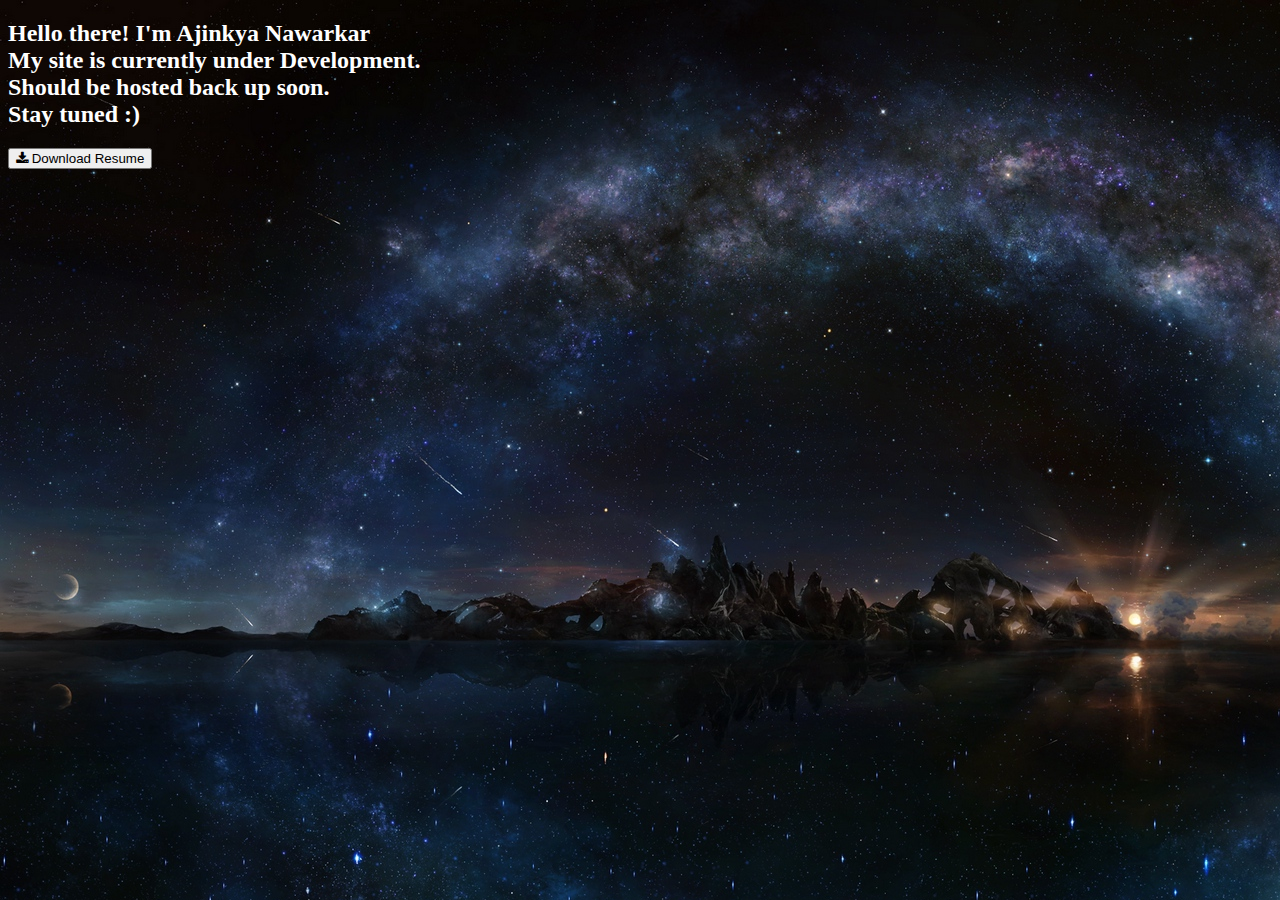
==== commit 8ebce26b: "under construction" ====
--- a/index.html
+++ b/index.html
@@ -1,1371 +1,24 @@
-<!--
-Author: W3layouts
-Author URL: http://w3layouts.com
-License: Creative Commons Attribution 3.0 Unported
-License URL: http://creativecommons.org/licenses/by/3.0/
--->
-<!DOCTYPE HTML>
-<html>
-<head>
+<!doctype html>
+    <head>
 
- <!-- Global site tag (gtag.js) - Google Analytics -->
-<script async src="https://www.googletagmanager.com/gtag/js?id=UA-122932879-1"></script>
-<script>
-  window.dataLayer = window.dataLayer || [];
-  function gtag(){dataLayer.push(arguments);}
-  gtag('js', new Date());
+        <meta charset="utf-8">
+        <meta http-equiv="X-UA-Compatible" content="IE=edge,chrome=1">
+        <title>Ajinkya Nawarkar</title>
+        <meta name="description" content="">
+        <meta name="viewport" content="width=device-width, initial-scale=1">
 
-  gtag('config', 'UA-122932879-1');
-</script>
-<title>Ajinkya Nawarkar</title>
-<link rel="shortcut icon" href="images/favicon.ico" />
-<link href="css/bootstrap.css" rel='stylesheet' type='text/css' />
-<!-- jQuery (necessary for Bootstrap's JavaScript plugins) -->
-<script src="js/jquery.min.js"></script>
-<!-- Custom Theme files -->
-<link href="css/style.css" rel='stylesheet' type='text/css' />
- <!-- Custom Theme files -->
- <meta name="viewport" content="width=device-width, initial-scale=1">
- <meta http-equiv="Content-Type" content="text/html; charset=utf-8" />
- <meta name="keywords" content="Ajinkya, Nawarkar, Machine Learning, Software Engineering, Mississippi State University, Google, Adtran" />
- <meta name="author" content="Ajinkya Nawarkar">
-<!-- webfonts -->
-	<link href='//fonts.googleapis.com/css?family=Asap:400,700,400italic' rel='stylesheet' type='text/css'>
-	<link href='//fonts.googleapis.com/css?family=Open+Sans:400,300,600' rel='stylesheet' type='text/css'>
-	<link rel="stylesheet" href="font-awesome/css/font-awesome.min.css">
+        <link rel="stylesheet" href="css/main.css">
+        <!-- Add icon library -->
+		<link rel="stylesheet" href="https://cdnjs.cloudflare.com/ajax/libs/font-awesome/4.7.0/css/font-awesome.min.css">
 
-<!-- webfonts -->
- <!---- start-smoth-scrolling---->
-<script type="text/javascript" src="js/move-top.js"></script>
-<script type="text/javascript" src="js/easing.js"></script>
-	<script type="text/javascript">
-			jQuery(document).ready(function($) {
-				$(".scroll").click(function(event){		
-					event.preventDefault();
-					$('html,body').animate({scrollTop:$(this.hash).offset().top},1000);
-				});
-			});
-		</script>
-        <script type="text/javascript" src="js/particles.js"></script>
-        <script type="text/javascript" src="js/app.js"></script>
- <!---- start-smoth-scrolling---->
-</head>
-	<body>
-		<!-- container -->
+    </head>
+    <body background="images/nighty.jpg">
 
-        <div id="particles-bg">
-			<!-- header -->
-            <div id="particles-js"></div>
-			<div id="home" class="header">
-				<div class="container">    
-				<!-- top-hedader -->
-    				<div class="top-header">
-    					<!-- /logo -->
-    					<!--top-nav---->
-    				    <div class="top-nav">
-                            <div class="navigation">
-                                <div class="logo">
-                                    <h1><a href="index.html"><span>W</span>ELCOME</a></h1>
-                                </div>
-                                    <div class="navigation-right">
-                                        <span class="menu"><img src="images/menu.png" alt=" " /></span>
-                                        <nav class="link-effect-3" id="link-effect-3">
-                                            <ul class="nav1 nav nav-wil">
-                                                <li class="active"><a data-hover="Home" href="index.html">Home</a></li>
-                                                <li><a class="scroll" data-hover="About" href="#about">About</a></li>
-                                                <li><a class="scroll" data-hover="Undertakings" href="#services" >Undertakings</a></li>
-                                                <li><a class="scroll" data-hover="Experience" href="#work">Experience</a></li>
-                                                <li><a class="scroll" data-hover="Ideology" href="#system">Ideology</a></li>
-                                                <li><a class="scroll" data-hover="Projects" href="#projects">Projects</a></li>
-                                                <li><a class="scroll" data-hover="Contact" href="#contact">Contact</a></li>
-                                            </ul>
-                                        </nav>
-                                            <!-- script-for-menu -->
-                                                <script>
-                                                   $( "span.menu" ).click(function() {
-                                                     $( "ul.nav1" ).slideToggle( 300, function() {
-                                                     // Animation complete.
-                                                      });
-                                                     });
-                                                </script>
-                                            <!-- /script-for-menu -->
-                                    </div>
-                                <div class="clearfix"></div>
-                            </div>
-                    <!-- /top-hedader -->
-                        </div>
-        			    <div class="banner-info">
-            				<div class="col-md-5 header-left">
-            					<img src="images/profile.jpg" alt="">
-            				</div>
-            				<div class="col-md-7 header-right">
-            					<h1>Hi !</h1>
-            					<h6><center><b>SOFTWARE DEVELOPER</b></center></h6>
-            					<h6><center><b>Forbes Under 30 Scholar</b></center></h6>
-            					<ul class="address">
-            					
-            					   <li>
-            						    <ul class="address-text">
-            						        <li><b></b></li>
-                                            <li>
-                                            <font size="6.5"> <a href="https://www.google.com/search?source=hp&ei=X_k_W_nmBayv_QbBvL_YAw&q=ajinkya+nawarkar&oq=ajinkya+nawarkar&gs_l=psy-ab.3..33i160k1l2.1940.6143.0.14213.16.14.0.2.2.0.183.1698.3j11.14.0....0...1c.1.64.psy-ab..0.15.1644...0j0i131k1j0i22i30k1j0i13k1j0i13i30k1j0i13i5i30k1j0i8i13i30k1.0.SUWF1iLMa_8" target="_blank">Ajinkya Nawarkar</a></font>
-                                            </li>
-            							</ul>
-            						</li>
-            						
-            						<br>
+        <h2><font color="white">Hello there! I'm Ajinkya Nawarkar<br>My site is currently under Development. <br>Should be hosted back up soon. <br>Stay tuned :) </font></h2>
 
-                                    <li>
-                                        <ul class="address-text">
-                                            <li><b> </b></li>
-                                            <li><a href="assets/Resume_Ajinkya-Nawarkar.pdf" target="_blank"><button class="btn" style="width:100%">&nbsp;&nbsp;&nbsp;&nbsp;&nbsp;&emsp;&emsp;&emsp;&nbsp;&nbsp;<i class="fa fa-file-pdf-o"></i>&nbsp; Resume&emsp;&emsp;&emsp;&emsp;&nbsp;&nbsp;&nbsp;</button></a></li>
-                                        </ul>
-                                    </li>	
+        <!-- Auto width -->
+		<a href="assets/websiteResume.docx"><button class="btn"><i class="fa fa-download"></i> Download Resume</button></a>
 
-                                    <br>
-
-                                    <li>
-                                        <ul class="address-text">
-                                        	<li><b> </b></li>
-                                        	<li>
-			                                    <br>
-									                	<li><a href="mailto:hello@anawarkar.com" target="_blank"><i class="fa fa-envelope" aria-hidden="true"></i></a></li>&emsp;&emsp;&nbsp;&nbsp;
-									                    <li><a href="https://www.linkedin.com/in/ajinkyanawarkar/" target="_blank"><i class="fa fa-linkedin" aria-hidden="true"></i></a></li>&emsp;&emsp;&emsp;
-									                    <li><a href="https://github.com/Ajinkya-Nawarkar" target="_blank"><i class="fa fa-github" aria-hidden="true"></i></a></li>&emsp;&emsp;&emsp;
-									                    <li><a href="https://www.facebook.com/ajinkya.nawarkar" target="_blank"><i class="fa fa-facebook" aria-hidden="true"></i></a></li>&emsp;&emsp;&emsp;
-									                    <li><a href="https://www.instagram.com/ajinkyanawarkar/" target="_blank"><i class="fa fa-instagram" aria-hidden="true"></i></a></li>&nbsp;&nbsp;&emsp;&emsp;
-									         </li>
-							         	</ul>
-                                    </li>
-
-                                </ul>
-
-            				</div>
-            				<div class="clearfix"> </div>	
-        		        </div>
-    			    </div>
-		        </div>
-	        </div>  
-        </div>
-			<!-- about -->
-			<div id="about" class="about">
-				<div class="col-md-6 about-left">
-					<div id="owl-demo1" class="owl-carousel owl-carousel2">
-					                <div class="item">
-					                	<div class="about-left-grid">
-											<h2><center><span>About me.</span></center></h2>
-											<p>
-												<b>
-													<center>Hello!</center>
-
-													<br>
-
-													<center>I'm
-													<a href="https://www.google.com/search?source=hp&ei=X_k_W_nmBayv_QbBvL_YAw&q=ajinkya+nawarkar&oq=ajinkya+nawarkar&gs_l=psy-ab.3..33i160k1l2.1940.6143.0.14213.16.14.0.2.2.0.183.1698.3j11.14.0....0...1c.1.64.psy-ab..0.15.1644...0j0i131k1j0i22i30k1j0i13k1j0i13i30k1j0i13i5i30k1j0i8i13i30k1.0.SUWF1iLMa_8" target="_blank"><font color="DarkTurquoise">Ajinkya</font></a><i class="fa fa-bolt  fa-fw" aria-hidden="true"></i></center>
-													
-													<br>
-													
-													<center>I'm a <font color="HotPink">Software Engineer</font> <b>&nbsp;@&nbsp;<font color="black" style="background-color:white;">&nbsp;&nbsp;Bloomberg L.P.&nbsp;&nbsp;</font></b><br></center>
-
-													<br>
-													
-													<center>I hold a <font color="Tomato">B.S.</font>&nbsp;in <font color="LimeGreen">Computer Science </font>from<br>
-														<a href="#msu" class="portfolio-link b-link-diagonal b-animate-go" data-toggle="modal"><span style=color:#800000;"> Mississippi State University  </span><i class="fa fa-paw" aria-hidden="true"></i></a>,
-														<br>earned <font color="Tomato">December 2019.</font></center>
-													
-													<br>
-													
-													<span><center>
-														I'm <font color="Tomato">In</font><font color="#009999">d</font><font color="LimeGreen">ia</font>-bred, 		<br>
-														wander and space enthusiast,	<br>
-														and welcome bribes in the form of mexican food. 
-													</center></span>
-													
-													<br>
-													
-													<center><font color="#Tomato">Let's connect.</font> I prefer an <a href="mailto:hello@anawarkar.com" target="_blank"><font color="#009999">Email <i class="fa fa-envelope" aria-hidden="true"></i></font></a> or a <a href="https://www.linkedin.com/in/ajinkyanawarkar/" target="_blank"><font color="#009999">LinkedIn message <i class="fa fa-linkedin" aria-hidden="true"></i>.</font></a></center>
-
-													<br>
-
-													<center><a href="#about"><font color="#DBDB0A">Nice to meet you!</font></a><i class="fa fa-hand-peace-o fa-fw" aria-hidden="true"></i></center>
-												</b>
-											</p>
-											<ul>
-												<center>
-													<li><a class="a-btn-a scroll" href="#work"><i class="fa fa-industry fa-fw" aria-hidden="true"></i>&nbsp; My Experience</a></li>
-												</center>
-											</ul>
-										</div>
-					                </div>
-					                  <div id=second_about class="item">
-					                	<div class="about-left-grid">
-											<h2><center><span>Get to know me.</span></center></h2>
-											<p>
-												<b>
-													<i class="fa fa-terminal  fa-fw" aria-hidden="true"></i>&nbsp; I've been dancing for 8 years. <a href="https://www.youtube.com/user/ajinkyanawarkar" target="_blank"><font color="#73b719">So dance off? I'm in.</font></a><br> 
-													<i class="fa fa-terminal  fa-fw" aria-hidden="true"></i>&nbsp; I love structure and order and I also stand for quality.<br>
-													<i class="fa fa-terminal  fa-fw" aria-hidden="true"></i>&nbsp; I am an <a href="https://www.16personalities.com/entj-personality" target="_blank"><font color="#b76619">ENTJ</font></a><br>
-                                                    <i class="fa fa-terminal  fa-fw" aria-hidden="true"></i>&nbsp; I'm addicted to solving Logical Puzzles.
-                                                    <br>
-
-												</b>
-											</p>
-
-											<ul>
-												<li><a class="a-btn-a scroll" href="#projects"><i class="fa fa-paper-plane" aria-hidden="true"></i>&nbsp; My projects</a></li>
-						
-											</ul>
-										</div>
-					                </div>
-					                  <div class="item">
-					                	<div class="about-left-grid">
-											<h2><center><span>This is my Ideology.</span></center></h2>
-											<p><b>
-
-												<center>
-													<br><a target="_blank" href="HTTP://WWW.QUORA.COM/WEALTH/IS-GETTING-RICH-WORTH-IT"><font color="DarkTurquoise">PURSUE PASSIONS, NOT PAYCHECKS</font></a><br><br>
-												<a target="_blank" href="http://paulgraham.com/founders.html"><font color="HotPink">BE CRAFTY, LOVABLE, SYSTEMATIC, AND RELENTLESS</font></a><br><br>
-												<a target="_blank" href="https://upload.wikimedia.org/wikipedia/commons/4/4a/Barack_Obama_singing_in_the_East_Room.jpg"><font color="#800000">DON'T TAKE YOURSELF TOO SERIOUSLY</font></a><br><br>
-												<a target="_blank" href="http://paulgraham.com/ecw.html"><font color="Tomato">BELIEVE IN CHANGE</font></a><br><br>
-												<a target="_blank" href="https://medium.com/scribe/the-acceptance-of-unpredictability-a9c66fac52f7"><font color="LimeGreen">RELISH IN LIFE'S UNPREDICTABLE NATURE</font></a><br><br>
-												<a target="_blank" href="https://tinybuddha.com/blog/40-ways-to-use-time-wisely/"><font color="#009999">KILL TIME WISELY</font><br><br>
-												<a target="_blank" href="https://www.gv.com/portfolio/"><font color="#DBDB0A">INVEST IN IDEAS THAT MATTER</font></a><br><br>
-												</center>
-											</b></p>
-
-											<ul>
-												<center>
-													<li><a class="a-btn-h scroll" href="#contact"><i class="fa fa-handshake-o fa-fw" aria-hidden="true"></i>&nbsp; Let's get in touch!</a></li>
-												</center>
-											</ul>
-										</div>
-					                </div>
-					</div>
-				</div>
-				<div class="col-md-6 about-right">
-					
-				</div>
-				<div class="clearfix"> </div>
-							<link href="css/owl.carousel.css" rel="stylesheet">
-							    <script src="js/owl.carousel.js"></script>
-			<script>
-				$(document).ready(function() {
-					$("#owl-demo1").owlCarousel({
-						items : 1,
-						lazyLoad : false,
-						autoPlay : true,
-						navigation : false,
-						navigationText :  false,
-						pagination : true,
-					});
-				});
-			</script>
-			<!-- Feedback -->
-			<script>
-				$(document).ready(function() {
-					$("#owl-demo3").owlCarousel({
-						items : 1,
-						lazyLoad : false,
-						autoPlay : true,
-						navigation : false,
-						navigationText :  true,
-						pagination :true,
-					});
-				});
-			</script>
-			</div>
-			<!-- /about -->
-			<!-- services -->
-			<div id="services" class="services">
-				<div class="container">
-					<div class="service-head one text-center ">
-						<h4>WHAT I DO</h4>
-						<h3>MY <span>CURRENT UNDERTAKINGS</span></h3>
-						<span class="border two"></span>
-					</div>
-					<!-- services-grids -->
-					<div class="wthree_about_right_grids w3l-agile">
-				<div class="col-md-6 wthree_about_right_grid">
-					<div class="col-xs-4 wthree_about_right_grid_left">
-						<div class="hvr-rectangle-in">
-							<i class="glyphicon glyphicon-pencil"></i>
-						</div>
-					</div>
-					<div class="col-xs-8 wthree_about_right_grid_right">
-						<h4>Software Engineer</h4>
-						<p><font size="3.5"><b>@ Bloomberg L.P.</b></font>&nbsp;[2020 - Present]</p>
-						
-
-					</div>
-					<div class="clearfix"> </div>
-				</div>
-				<div class="col-md-6 wthree_about_right_grid">
-					<div class="col-xs-4 wthree_about_right_grid_left">
-						<div class="hvr-rectangle-in">
-							<i class="glyphicon glyphicon-cog"></i>
-						</div>
-					</div>
-					<div class="col-xs-8 wthree_about_right_grid_right">
-						<h4>Side/Personal Projects</h4>
-						<p>
-                            <i class="fa fa-caret-right" aria-hidden="true"></i>&nbsp;Working on a personal app right now.
-                            <br><i class="fa fa-caret-right" aria-hidden="true"></i>&nbsp;Learn some more machine learning algorithms.
-                        </p>
-					</div>
-					<div class="clearfix"> </div>
-				</div>
-				<div class="col-md-6 wthree_about_right_grid">
-					<div class="col-xs-4 wthree_about_right_grid_left">
-						<div class="hvr-rectangle-in">
-							<i class="glyphicon glyphicon-leaf"></i>
-						</div>
-					</div>
-					<div class="col-xs-8 wthree_about_right_grid_right">
-						<h4>Education</h4>
-						<p>
-                            <font size="3.5"><b>Graduated Fall 2019 :</b></font>
-                            <br><i class="fa fa-caret-right" aria-hidden="true"></i>&nbsp;Mississippi State University. 
-                            <br><i class="fa fa-caret-right" aria-hidden="true"></i>&nbsp;Bachelor's in Computer Science. 
-                            <br><i class="fa fa-caret-right" aria-hidden="true"></i>&nbsp;Minor in Mathematics. 
-                            <br><i class="fa fa-caret-right" aria-hidden="true"></i>&nbsp;Honors College.
-                            <br><i class="fa fa-caret-right" aria-hidden="true"></i>&nbsp;Summa Cum Laude. 
-                        </p>
-					</div>
-					<div class="clearfix"> </div>
-				</div>
-				<div class="col-md-6 wthree_about_right_grid">
-					<div class="col-xs-4 wthree_about_right_grid_left">
-						<div class="hvr-rectangle-in">
-							<i class="glyphicon glyphicon-gift"></i>
-						</div>
-					</div>
-					<div class="col-xs-8 wthree_about_right_grid_right">
-						<h4>Activities</h4>
-						<p> 
-                            <i class="fa fa-caret-right" aria-hidden="true"></i>&nbsp;<strike>Get</strike> Getting better at<b> Badminton ! </b>
-                            <br><i class="fa fa-caret-right" aria-hidden="true"></i>&nbsp;Continue preparing for a 5k/10k. 
-                        </p>
-					</div>
-					<div class="clearfix"> </div>
-				</div>
-				<div class="clearfix"> </div>
-			</div>
-                            
-					<!-- services-grids -->
-				</div>
-			</div>
-			<!-- services -->
-			<!--work-experience-->
-	<div id="work" class="work">
-		<div class="container">
-			<div class="service-head text-center">
-						<h4>WHAT I DID</h4>
-						<h3><a href="#work"><i class="fa fa-industry fa-fw" aria-hidden="true"></i></a>&nbsp; MY <span>EXPERIENCE</span></h3>
-						<span class="border one"></span>
-					</div>
-                    <div class="row">
-                        <p>&emsp;</p>
-                    </div>
-					<div class="time-main w3l-agile">
-
-											<ul class="col-md-4 year-info">
-                                                <ul class="year">
-                                                    <li>2020 - Present</li>
-                                               </ul>
-                                            </ul>
-                                             <ul class="col-md-8 timeline">
-																<li>
-																  <div class="timeline-badge black"><i class="glyphicon glyphicon-briefcase"></i></div>
-																  <div class="timeline-panel">
-																	<div class="timeline-heading">
-																	  <h4 class="timeline-title">BLOOMBERG L.P.</h4>
-																	  <h4 class="timeline-title-body">Software Engineer</h4>
-																	</div>
-																	<div class="timeline-body">
-																	  <p>
-                                                                        <!-- <i class="fa fa-caret-right" aria-hidden="true"></i>&nbsp;&nbsp;Enabled global synchronization using exclusive monitors between compute elements - CDSP and CPU  <br> -->
-                                                                      </p>
-																	</div>
-																  </div>
-																</li>
-											</ul>
-
-											<ul class="col-md-4 year-info">
-                                                <ul class="year">
-                                                    <li>Summer 2019</li>
-                                               </ul>
-                                            </ul>
-                                             <ul class="col-md-8 timeline">
-																<li>
-																  <div class="timeline-badge qualcomm"><i class="glyphicon glyphicon-briefcase"></i></div>
-																  <div class="timeline-panel">
-																	<div class="timeline-heading">
-																	  <h4 class="timeline-title">QUALCOMM</h4>
-																	  <h4 class="timeline-title-body">Software Engineering Intern</h4>
-																	</div>
-																	<div class="timeline-body">
-																	  <p>
-                                                                        <i class="fa fa-caret-right" aria-hidden="true"></i>&nbsp;&nbsp;Enabled global synchronization using exclusive monitors between compute elements - CDSP and CPU  <br>
-                                                                        <i class="fa fa-caret-right" aria-hidden="true"></i>&nbsp;&nbsp;Implemented user space spin lock using exclusive atomic operations to improve software stack in
-																		Snapdragon processors (SoCs)<br>
-                                                                      </p>
-																	</div>
-																  </div>
-																</li>
-											</ul>
-
-											<ul class="col-md-4 year-info">
-                                                <ul class="year">
-                                                    <li>Fall 2018 - Fall 2019</li>
-                                               </ul>
-                                            </ul>
-                                             <ul class="col-md-8 timeline">
-																<li>
-																  <div class="timeline-badge orange"><i class="glyphicon glyphicon-briefcase"></i></div>
-																  <div class="timeline-panel">
-																	<div class="timeline-heading">
-																	  <h4 class="timeline-title">High Performance Computing Collaboratory, MSU</h4>
-																	  <h4 class="timeline-title-body">Undergraduate Researcher</h4>
-																	</div>
-																	<div class="timeline-body">
-																	  <p>
-                                                                        <i class="fa fa-caret-right" aria-hidden="true"></i>&nbsp;&nbsp;Constructed an open-source C++ library as an adaptive 3D mesh refinement API and a computational tool for topology optimization<br>
-                                                                      </p>
-																	</div>
-																  </div>
-																</li>
-											</ul>
-
-					                       <ul class="col-md-4 year-info">
-                                                <ul class="year">
-                                                    <li>Summer 2018</li>
-                                               </ul>
-                                            </ul>
-                                             <ul class="col-md-8 timeline">
-																<li>           
-																  <div class="timeline-badge adtran"><i class="glyphicon glyphicon-briefcase"></i></div>
-																  <div class="timeline-panel">
-																	<div class="timeline-heading">
-																	  <h4 class="timeline-title">ADTRAN</h4>
-																	  <h4 class="timeline-title-body">Machine Learning SWE Intern</h4>
-																	</div>
-																	<div class="timeline-body">
-																	  <p>
-                                                                        <i class="fa fa-caret-right" aria-hidden="true"></i>&nbsp;&nbsp;Performed data loop Analysis on VDSL Data HLog, QLN, SNR, and BAT for self-healing automated network <br>
-                                                                        <i class="fa fa-caret-right" aria-hidden="true"></i>&nbsp;&nbsp;Introduced guided benchmarks for understanding the performance of anomaly detection in access networks using supervised/unsupervised/regression Machine Learning techniques <br>
-                                                                      </p>
-																	</div>
-																  </div>
-																</li>
-											</ul>
-
-                                            <ul class="col-md-4 year-info">
-                                                <ul class="year">
-                                                    <li>Spring 2018</li>
-                                               </ul>
-                                            </ul>
-                                            <ul class="col-md-8 timeline">
-																<li>
-																  <div class="timeline-badge adtran"><i class="glyphicon glyphicon-briefcase"></i></div>
-																  <div class="timeline-panel">
-																	<div class="timeline-heading">
-																	  <h4 class="timeline-title">ADTRAN</h4>
-																	  <h4 class="timeline-title-body">Software Engineering Intern</h4>
-																	</div>
-																	<div class="timeline-body">
-																	  <p>
-                                                                        <i class="fa fa-caret-right" aria-hidden="true"></i>&nbsp;&nbsp;Delivered a new CLI interface for the EPON OLT network architecture in C++ using YANG over NETCONF <br>
-                                                                        <i class="fa fa-caret-right" aria-hidden="true"></i>&nbsp;&nbsp;Architected new network interface for ONT provisioning port over REST to ease configuration protocol<br>
-                                                                        <i class="fa fa-caret-right" aria-hidden="true"></i>&nbsp;&nbsp;Aided in the layout of new software packages, implemented unit testing and code refactoring while engaging in agile workflow and scrum standups to extend CI/CD<br>     
-                                                                      </p>
-																	</div>
-																  </div>
-																</li>
-                                            </ul>
-																
-											<ul class="col-md-4 year-info">
-                                                <ul class="year">
-                                                    <li>Spring/Summer 2017</li>
-                                               </ul>
-                                            </ul>
-                                             <ul class="col-md-8 timeline">
-																<li>
-																  <div class="timeline-badge blue"><i class="glyphicon glyphicon-briefcase"></i></div>
-																  <div class="timeline-panel">
-																	<div class="timeline-heading">
-																	  <h4 class="timeline-title">GOOGLE</h4>
-																	  <h4 class="timeline-title-body">Google CodeU</h4>
-																	</div>
-																	<div class="timeline-body">
-																	  <p>
-                                                                        <i class="fa fa-caret-right" aria-hidden="true"></i>&nbsp;&nbsp;CodeU is an exclusive invite-only virtual development program for undergraduate students which offers 100 selected students an opportunity to design and build a software project with a small group of peers and the guidance of a Google engineer<br>
-                                                                        <i class="fa fa-caret-right" aria-hidden="true"></i>&nbsp;&nbsp;Designed and developed a messaging app in C++ along with regular code reviews under the mentorship of Google Engineers <br>
-                                                                        <i class="fa fa-caret-right" aria-hidden="true"></i>&nbsp;&nbsp;Improved the client GUI of the app, added data persistence storage with MySql, implemented a chatbot and statistics analyzing system<br>
-                                                                      </p>
-																	</div>
-																  </div>
-																</li>
-                                            </ul>
-
-                                            <ul class="col-md-4 year-info">
-                                                <ul class="year">
-                                                    <li>Fall 2017</li>
-                                               </ul>
-                                            </ul>
-                                             <ul class="col-md-8 timeline">
-																<li>
-																  <div class="timeline-badge orange"><i class="glyphicon glyphicon-briefcase"></i></div>
-																  <div class="timeline-panel">
-																	<div class="timeline-heading">
-																	  <h4 class="timeline-title">High Performance Computing Collaboratory, MSU</h4>
-																	  <h4 class="timeline-title-body">Undergraduate Researcher</h4>
-																	</div>
-																	<div class="timeline-body">
-																	  <p>
-                                                                        <i class="fa fa-caret-right" aria-hidden="true"></i>&nbsp;&nbsp;Profiled open source project MAST using runtime profiling tools like Gprof and MAC OS time profiler to reduce processing time and identifying bottlenecks<br>
-                                                                        <i class="fa fa-caret-right" aria-hidden="true"></i>&nbsp;&nbsp;Developed python and bash scripts for package installer initiation (Homebrew, apt-get, RPM)<br>
-                                                                      </p>
-																	</div>
-																  </div>
-																</li>
-                                            </ul>
-
-                                            <ul class="col-md-4 year-info">
-                                                <ul class="year">
-                                                    <li>Fall 2016 - Fall 2017</li>
-                                               </ul>
-                                            </ul>
-                                             <ul class="col-md-8 timeline">
-																<li>
-																  <div class="timeline-badge maroon"><i class="glyphicon glyphicon-briefcase"></i></div>
-																  <div class="timeline-panel">
-																	<div class="timeline-heading">
-																	  <h4 class="timeline-title">Mississippi State University (MSU)</h4>
-																	  <h4 class="timeline-title-body">Freshman Year Navigator</h4>
-																	</div>
-																	<div class="timeline-body">
-																	  <p>
-                                                                        <i class="fa fa-caret-right" aria-hidden="true"></i>&nbsp;&nbsp;Mentored 300+ Freshman year students, served as a resource and helped them during their first year at Mississippi State (Basically, I was a campus parent)<br>
-                                                                        <i class="fa fa-caret-right" aria-hidden="true"></i>&nbsp;&nbsp;Encouraged freshmen to utilize various campus resources and kept track of students' progress academically throughout the year<br>
-                                                                        <i class="fa fa-caret-right" aria-hidden="true"></i>&nbsp;&nbsp;Served as an Information Assistant and coordinated with all other departments on campus<br>
-                                                                      </p>
-																	</div>
-																  </div>
-																</li>
-											</ul>
-
-                                            <ul class="col-md-4 year-info">
-                                                <ul class="year">
-                                                    <li>Spring 2016</li>
-                                               </ul>
-                                            </ul>
-                                             <ul class="col-md-8 timeline">
-                                                                <li>           
-                                                                  <div class="timeline-badge yellow"><i class="glyphicon glyphicon-briefcase"></i></div>
-                                                                  <div class="timeline-panel">
-                                                                    <div class="timeline-heading">
-                                                                      <h4 class="timeline-title">Computer Science Department, MSU</h4>
-                                                                      <h4 class="timeline-title-body">Undergraduate Researcher</h4>
-                                                                    </div>
-                                                                    <div class="timeline-body">
-                                                                      <p>
-                                                                        <i class="fa fa-caret-right" aria-hidden="true"></i>&nbsp;&nbsp;Engineered an Arduino Uno board to navigate a hexapod robot through a maze autonomously<br>
-                                                                        <i class="fa fa-caret-right" aria-hidden="true"></i>&nbsp;&nbsp;Presented research abstract “Object Detection and Avoidance Using Hexapod Robot” at University Symposium<br>
-                                                                      </p>
-                                                                    </div>
-                                                                  </div>
-                                                                </li>
-                                            </ul>
-
-								<div class="clearfix"></div>
-								</div>
-						</div>
-				</div>
-	<!--//work-experience-->
-
-		<!-- portfolio>
-<div class="portfolio" id="port">
-				<div class="service-head text-center">
-						<h4>WHOA!</h4>
-						<h3><a href="https://www.instagram.com/jinks_n7/" target="_blank"><i class="fa fa-instagram" aria-hidden="true"></i>&nbsp;</a> MY <span>LIFE</span></h3>
-						<span class="border"></span>
-					</div>
-			<div class="portfolio-grids">
-				<script src="js/easyResponsiveTabs.js" type="text/javascript"></script>
-				<script type="text/javascript">
-									$(document).ready(function () {
-										$('#horizontalTab').easyResponsiveTabs({
-											type: 'default', //Types: default, vertical, accordion           
-											width: 'auto', //auto or any width like 600px
-											fit: true   // 100% fit in a container
-										});
-									});
-									
-				</script>
-				<div class="sap_tabs">
-					<div id="horizontalTab" style="display: block; width: 100%; margin: 0px;">
-						<ul class="resp-tabs-list">
-							<li class="resp-tab-item" aria-controls="tab_item-0" role="tab"><span>ALL</span></li> 
-							<li class="resp-tab-item" aria-controls="tab_item-1" role="tab"><span>WEB DESIGN</span></li> 
-							<li class="resp-tab-item" aria-controls="tab_item-2" role="tab"><span>MOBILE UI</span></li> 				
-							<li class="resp-tab-item" aria-controls="tab_item-3" role="tab"><span>ILLUSTRATIONS</span></li> 
-						</ul>				  	 
-						<div class="resp-tabs-container">
-							<div class="tab-1 resp-tab-content" aria-labelledby="tab_item-0">
-								<div class="col-md-3 team-gd ">
-									
-										<a href="#portfolioModal1" class="portfolio-link b-link-diagonal b-animate-go" data-toggle="modal"><img src="images/pic4.jpg" alt="">
-										
-										</a>
-									
-								</div>
-								<div class="col-md-3 team-gd ">
-									
-										<a href="#portfolioModal3" class="portfolio-link b-link-diagonal b-animate-go" data-toggle="modal"><img src="images/pic5.jpg" alt="">
-										
-										</a>
-									
-								</div>
-								<div class="col-md-3 team-gd ">
-									
-										<a href="#portfolioModal2" class="portfolio-link b-link-diagonal b-animate-go" data-toggle="modal"><img src="images/pic9.jpg" alt="">
-										
-										</a>
-									
-								</div>
-								<div class="col-md-3 team-gd ">
-								
-										<a href="#portfolioModal4" class="portfolio-link b-link-diagonal b-animate-go" data-toggle="modal"><img src="images/pic6.jpg" alt="">
-										
-										</a>
-									
-								</div>
-								<div class="col-md-3 team-gd yes_marg ">
-									
-										<a href="#portfolioModal5" class="portfolio-link b-link-diagonal b-animate-go" data-toggle="modal"><img src="images/pic10.jpg" alt="">
-										
-										</a>
-									
-								</div>
-								<div class="col-md-3 team-gd yes_marg ">
-									
-										<a href="#portfolioModal6" class="portfolio-link b-link-diagonal b-animate-go" data-toggle="modal"><img src="images/pic11.jpg" alt="">
-										
-										</a>
-									
-								</div>
-								<div class="col-md-3 team-gd yes_marg ">
-									
-										<a href="#portfolioModal7" class="portfolio-link b-link-diagonal b-animate-go" data-toggle="modal"><img src="images/pic13.jpg" alt="">
-										
-										</a>
-								
-								</div>
-								<div class="col-md-3 team-gd yes_marg ">
-									
-										<a href="#portfolioModal8" class="portfolio-link b-link-diagonal b-animate-go" data-toggle="modal"><img src="images/pic14.jpg" alt="">
-										
-										</a>
-									
-								</div>
-								<div class="clearfix"></div>
-							</div>
-							<div class="tab-1 resp-tab-content" aria-labelledby="tab_item-1">
-								<div class="col-md-3 team-gd ">
-									<div class="thumb">
-										<a href="#portfolioModal5" class="portfolio-link b-link-diagonal b-animate-go" data-toggle="modal"><img src="images/pic10.jpg" alt="">
-										
-										</a>
-									</div>
-								</div>
-								<div class="col-md-3 team-gd  ">
-									<div class="thumb">
-										<a href="#portfolioModal6" class="portfolio-link b-link-diagonal b-animate-go" data-toggle="modal"><img src="images/pic11.jpg" alt="">
-										
-										</a>
-									</div>
-								</div>
-								<div class="col-md-3 team-gd ">
-									
-										<a href="#portfolioModal7" class="portfolio-link b-link-diagonal b-animate-go" data-toggle="modal"><img src="images/pic13.jpg" alt="">
-										
-										</a>
-									
-								</div>
-								<div class="clearfix"></div>
-							</div>
-							<div class="tab-1 resp-tab-content" aria-labelledby="tab_item-2">
-								<div class="col-md-3 team-gd ">
-									
-										<a href="#portfolioModal2" class="portfolio-link b-link-diagonal b-animate-go" data-toggle="modal"><img src="images/pic9.jpg" alt="">
-										
-										</a>
-								
-								</div>
-								<div class="col-md-3 team-gd ">
-									
-										<a href="#portfolioModal4" class="portfolio-link b-link-diagonal b-animate-go" data-toggle="modal"><img src="images/pic6.jpg" alt="">
-										
-										</a>
-									
-								</div>
-								<div class="col-md-3 team-gd">
-									
-										<a href="#portfolioModal5" class="portfolio-link b-link-diagonal b-animate-go" data-toggle="modal"><img src="images/pic10.jpg" alt="">
-										
-										</a>
-									
-								</div>
-								<div class="col-md-3 team-gd">
-									
-										<a href="#portfolioModal6" class="portfolio-link b-link-diagonal b-animate-go" data-toggle="modal"><img src="images/pic11.jpg" alt="">
-									
-										</a>
-									
-								</div>
-								<div class="clearfix"></div>
-							</div>
-								<div class="tab-1 resp-tab-content" aria-labelledby="tab_item-3">
-								<div class="col-md-3 team-gd ">
-									
-										<a href="#portfolioModal5" class="portfolio-link b-link-diagonal b-animate-go" data-toggle="modal"><img src="images/pic10.jpg" alt="">
-										
-										</a>
-									
-								</div>
-								<div class="col-md-3 team-gd">
-									
-										<a href="#portfolioModal6" class="portfolio-link b-link-diagonal b-animate-go" data-toggle="modal"><img src="images/pic11.jpg" alt="">
-										
-										</a>
-									
-								</div>
-								<div class="col-md-3 team-gd ">
-									
-										<a href="#portfolioModal7" class="portfolio-link b-link-diagonal b-animate-go" data-toggle="modal"><img src="images/pic13.jpg" alt="">
-										
-										</a>
-									
-								</div>
-								<div class="clearfix"></div>
-							</div>
-						</div>
-					</div>
-				</div>
-			</div>
-	</div>
-	<-- portfolio -->
-    <span class="border-long"></span>
-    <!-- top-grids -->
-				<div class="blog" id="projects">
-					<div class="container">
-						<div class="service-head one text-center">
-						<h4>PROJECTS</h4>
-						<h3><a href="#projects"><i class="fa fa-paper-plane" aria-hidden="true"></i></a>&nbsp; MY <span>PROJECTS</span></h3>
-						<span class="border one"></span>
-					</div>
-                    <div class="row">
-                            <p>&emsp;</p>
-                        </div>
-                        <!-- project 1 -->
-					   <div class="news-grid w3l-agile" id="p1">
-					    <div class="col-md-6 news-img">
-						  <a href="#" data-toggle="modal" data-target="#myModalProject5"><img src="images/codeU.jpg" alt=" " class="img-responsive"></a>		 
-						</div>
-					    <div class="col-md-6 news-text">
-						   <h3> <a href="#" data-toggle="modal" data-target="#myModalProject5"><i class="fa fa-google" aria-hidden="true"></i>&nbsp; GOOGLE CODEU</a></h3>
-							<ul class="news">
-                                <li><a href="https://github.com/Ajinkya-Nawarkar/codeu_project_2017" target="_blank"><i class="fa fa-github" aria-hidden="true"></i>&nbsp;Github Repo</a></li>
-							</ul>
-							<p><i class="fa fa-caret-right" aria-hidden="true"></i>&nbsp;&nbsp;CodeU is an exclusive invite-only virtual development program for undergraduate students which offers 100 selected students an opportunity to design and build a software project with a small group of peers and the guidance of a Google engineer.</p>
-							<a href="#" data-toggle="modal" data-target="#myModalProject5" class="read hvr-shutter-in-horizontal"><i class="fa fa-google" aria-hidden="true"></i>&nbsp; Read More</a>
-					
-						</div>
-		
-						<div class="clearfix"></div>
-					 </div>
-                        <!-- //project 1 -->
-
-                        <!-- project 6 -->
-					   <div class="news-grid" id="6">
-					    <div class="col-md-6 news-img">
-						  <!--x><a href="#" data-toggle="modal" data-target="#myModalProject3"> <img src="images/notify.png" alt=" " style="width:200px;height:360px;" class="img-responsive center"></a><-->
-
-						 <a href="#" data-toggle="modal" data-target="#myModalProject6"> <img src="images/isafe.jpg" alt=" " style="width:200px;height:360px;" class="img-responsive center"></a>
-
-						</div>
-					    <div class="col-md-6 news-text">
-						   <h3> <a href="#" data-toggle="modal" data-target="#myModalProject6"><i class="fa fa-android" aria-hidden="true"></i>&nbsp; I-Safe | HackMobile 19 (Qualcomm) </a></h3>
-							<ul class="news">
-								<li><i class="fa fa-tags" aria-hidden="true"></i>&nbsp;<a href="#p6">Hackathon</a></li>
-							</ul>
-							<p><i class="fa fa-caret-right" aria-hidden="true"></i>&nbsp;&nbsp;Developed an android app to provide real time safety awareness at any given time and location. <br>
-                            <i class="fa fa-caret-right" aria-hidden="true"></i>&nbsp;&nbsp;Integrated Google maps API with Android SDK to port data driven heat maps. 
-                            </p>
-							<!--read more><a href="#" data-toggle="modal" data-target="#myModalProject3" class="read hvr-shutter-in-horizontal"><i class="fa fa-android" aria-hidden="true"></i>&nbsp; Read More</a><-->
-					
-						</div>
-		              
-						<div class="clearfix"></div>
-					 </div>
-                        <!-- //project 6 -->
-
-                        <!-- project 2 -->
-					  <div class="news-grid" id="p2">
-
-					    <div class="col-md-6 news-text two">
-						   <h3> <a href="#" data-toggle="modal" data-target="#myModalProject4">Trash Tag | Crimsonhacks 19</a></h3>
-							<ul class="news">
-								<li><a href="https://github.com/Ajinkya-Nawarkar/trash-tag" target="_blank"><i class="fa fa-github" aria-hidden="true"></i>&nbsp;Github Repo</a></li>
-								<li><i class="fa fa-tags" aria-hidden="true"></i>&nbsp;<a href="#p2">Hackathon</a></li>
-							</ul>
-							<p>
-								<i class="fa fa-caret-right" aria-hidden="true"></i>&nbsp;&nbsp;Built a physical reward system to a social phenomenon to promote the trash tag. <br>
-                            	<i class="fa fa-caret-right" aria-hidden="true"></i>&nbsp;&nbsp;Used Google Cloud Platform (GCP) and Amazon Web Services (AWS) for trash object detection/recognition as well as SQL database and face detection/recognition respectively with openCV. <br>
-                            	<i class="fa fa-caret-right" aria-hidden="true"></i>&nbsp;&nbsp; Awarded the "Most Event-Driven Award" powered by MLH and CGI. 
-                            </p>
-								<!--x><a href="#" data-toggle="modal" data-target="#myModal1" class="read hvr-shutter-in-horizontal">Read More</a><-->
-					
-						</div>
-						<div class="col-md-6 news-img two">
-						   <a href="#" data-toggle="modal" data-target="#myModalProject4"> <img src="images/trashtag.jpg" alt=" " style="height:405px;" class="img-responsive"></a>
-						 
-						</div>
-						<div class="clearfix"></div>
-					 </div>
-                        <!-- //project 2 -->
-                        <!-- project 3 -->
-					  <div class="news-grid" id="p3">
-					    <div class="col-md-6 news-img">
-						  <!--x><a href="#" data-toggle="modal" data-target="#myModalProject3"> <img src="images/notify.png" alt=" " style="width:200px;height:360px;" class="img-responsive center"></a><-->
-
-						 <a href="#" data-toggle="modal" data-target="#myModalProject3"> <img src="images/phone-app.jpg" alt=" " style="width:550px;height:360px;" class="img-responsive center"></a>
-
-						</div>
-					    <div class="col-md-6 news-text">
-						   <h3> <a href="#" data-toggle="modal" data-target="#myModalProject3"><i class="fa fa-android" aria-hidden="true"></i>&nbsp; NotifyApp | Adtran 18 </a></h3>
-							<ul class="news">
-								<li><a href="https://github.com/Ajinkya-Nawarkar/NotifyApp" target="_blank"><i class="fa fa-github" aria-hidden="true"></i>&nbsp;Github Repo</a></li>
-								<li><i class="fa fa-tags" aria-hidden="true"></i>&nbsp;<a href="#p3">Hackathon</a></li>
-							</ul>
-							<p><i class="fa fa-caret-right" aria-hidden="true"></i>&nbsp;&nbsp;Constructed a Java Android app backed with Supervised Machine Learning to prioritize phone notifications. <br>
-                            <i class="fa fa-caret-right" aria-hidden="true"></i>&nbsp;&nbsp;Generated manual notification after scraping the web services (news, media, weather, etc) with a python RestApi in the backend. 
-                            </p>
-							<!--read more><a href="#" data-toggle="modal" data-target="#myModalProject3" class="read hvr-shutter-in-horizontal"><i class="fa fa-android" aria-hidden="true"></i>&nbsp; Read More</a><-->
-					
-						</div>
-		              
-						<div class="clearfix"></div>
-					 </div>
-                        <!-- //project 3 -->
-
-                        <!-- project 4 -->
-					  <div class="news-grid" id="p4">
-
-					    <div class="col-md-6 news-text two">
-						   <h3> <a href="#" data-toggle="modal" data-target="#myModalProject2"><i class="fa fa-street-view" aria-hidden="true"></i>&nbsp; Financial Voice | CrimsonHacks 18</a></h3>
-							<ul class="news">
-								<li><a href="https://github.com/Ajinkya-Nawarkar/Financial-Voice" target="_blank"><i class="fa fa-github" aria-hidden="true"></i>&nbsp;Github Repo</a></li>
-								<li><i class="fa fa-tags" aria-hidden="true"></i>&nbsp;<a href="#p4">Hackathon</a></li>
-							</ul>
-							<p><i class="fa fa-caret-right" aria-hidden="true"></i>&nbsp;&nbsp;Built a smart speech-enabled assistant "Financial Voice" for blind people for managing finance budget.<br> 
-                            <i class="fa fa-caret-right" aria-hidden="true"></i>&nbsp;&nbsp;Implemented machine learning algorithm SVR regression to make stock trade recommendations based on savings in the backend with python.</p>
-					
-						</div>
-						<div class="col-md-6 news-img two">
-                           <a href="#" data-toggle="modal" data-target="#myModalProject2"> <img src="images/hack1.jpg" alt=" " class="img-responsive"></a>
-						 
-						</div>
-						<div class="clearfix"></div>
-					 </div>
-                        <!-- //project 4 -->
-
-                    <!-- project 5 -->
-					  <div class="news-grid" id="p5">
-					    <div class="col-md-6 news-img">
-                            
-                            <div class="image">
-                                <img src="images/Myo-Inside.jpg" alt="">
-                                <a href="#videoModal" class="portfolio-link b-link-diagonal b-animate-go video video-popup mfp-iframe" data-toggle="modal"><i class="fa fa-play"></i></a>
-                            </div>
-
-                        </div>
-					    <div class="col-md-6 news-text">
-						   <h3> <a href="#" data-toggle="modal" data-target="#myModalProject1"><i class="fa fa-wifi" aria-hidden="true"></i>&nbsp; Gesture Controlled Myo Crane | HackState 17</a></h3>
-							<ul class="news">
-								<li><a href="https://github.com/Ajinkya-Nawarkar/NotifyApp" target="_blank"><i class="fa fa-github" aria-hidden="true"></i>&nbsp;Github Repo</a></li>
-								<li><i class="fa fa-tags" aria-hidden="true"></i>&nbsp;<a href="#p5">Hackathon</a></li>
-							</ul>
-							<p><i class="fa fa-caret-right" aria-hidden="true"></i>&nbsp;&nbsp;Integrated the gesture controlled MYO Armband, MYOduino API and Arduino 101 board hardware to wirelessly manipulate a mini scaled robotic construction crane in Arduino IDE with C++ by using hand gestures. <br>
-                            <i class="fa fa-caret-right" aria-hidden="true"></i>&nbsp;&nbsp;Placed 1st at Mississippi State University’s first hackathon powered by MLH.</p>
-							<a href="#videoModal" data-toggle="modal" data-target="#videoModal" class="read hvr-shutter-in-horizontal"><i class="fa fa-youtube-play" aria-hidden="true"></i>&nbsp; Demo</a>
-					
-						</div>
-						<div class="clearfix"></div>
-					 </div>
-                        <!-- //project 5 -->
-
-                        <br><br>
-
-                        <b><center><p><font color="GhostWhite">“If I had asked people what they wanted, they would have said faster horses. ”
-						<br> - Henry Ford</font></p></center></b>
-
-					</div>
-				</div>
-				<!-- top-grids -->
-	<!-- /blog-pop-->
-			<div class="modal ab fade" id="myModal1" tabindex="-1" role="dialog" aria-labelledby="myModalLabel">
-				<div class="modal-dialog about" role="document">
-					<div class="modal-content about">
-						<div class="modal-header">
-							<button type="button" class="close ab" data-dismiss="modal" aria-label="Close"><span aria-hidden="true">&times;</span></button>						
-						</div>
-						<div class="modal-body about">
-								<div class="about">
-									
-									  <div class="about-inner">
-									   
-									      <img src="images/b3.jpg" alt="about"/>
-										     <h4 class="tittle">A Fews words about us</h4>
-										   <p>Lorem ipsum dolor sit amet Integer gravida,Lorem ipsum dolor sit amet Integer gravida velit,Ming sits in the corner the whole day. She's into crochet. quis dolor tristiqumsan.Mirum est notare quam littera gothica, quam nunc putamus parum claram, anteposuerit litterarum formas humanitatis per seacula quarta decima et quinta decima. velit quis dolor tristiqumsan.</p>
-										    <p>Lorem ipsum dolor sit amet. Integer gravida velit quis dolor tristiqumsan.anteposuerit litterarum formas humanitatis per seacula amet Integer gravida velit. </p>
-									  </div>
-												
-								</div>
-						</div>
-					</div>
-				</div>
-			</div>
-            <div class="portfolio-modal modal fade slideanim" id="videoModal" tabindex="-1" role="dialog" aria-hidden="true">
-                <div class="modal-content port-modal">
-                    <div class="close-modal" data-dismiss="modal">
-                        <div class="lr">
-                            <div class="rl"></div>
-                        </div>
-                    </div>
-                    <div class="container">
-                        <div class="row">
-                            <div class="col-lg-8 col-lg-offset-2 text-center">
-                                <div class="modal-body">
-                                   <div class="videoWrapper" id="videoModal">
-
-                                    <iframe width="590" height="405" src="https://www.youtube.com/embed/bLgl8rbsJDA" frameborder="0" allow="autoplay; encrypted-media" allowfullscreen></iframe>
-                         
-                                    </div>
-                                </div>
-                            </div>
-                        </div>
-                    </div>
-                </div>
-            </div>
-            <div class="modal ab fade" id="myModalProject5" tabindex="-1" role="dialog" aria-labelledby="myModalLabel">
-                <div class="modal-dialog about" role="document">
-                    <div class="modal-content about">
-                        <div class="modal-header">
-                            <button type="button" class="close ab" data-dismiss="modal" aria-label="Close"><span aria-hidden="true">&times;</span></button>                     
-                        </div>
-                        <div class="modal-body about">
-                                <div class="about">
-                                    
-                                      <div class="about-inner">
-                                       
-                                          <img src="images/codeu2.jpg" align="center" style="width:350px;height:600px;" alt="about"/>
-                                             <h4 class="tittle">Me at Google HQ, Mountain View</h4>
-                                           <p>
-                                                <i class="fa fa-caret-right" aria-hidden="true"></i>&nbsp;&nbsp;Designed and developed a messaging app in C++ along with regular code reviews under the mentorship of Google Engineers <br>
-                                                <i class="fa fa-caret-right" aria-hidden="true"></i>&nbsp;&nbsp;Improved the client GUI of the app, added data persistence storage with MySql, implemented a chatbot and statistics analyzing system<br>
-                                            </p>
-                                      </div>
-                                                
-                                </div>
-                        </div>
-                    </div>
-                </div>
-            </div>
-             
-			<!-- //blog-pop-->
-
-	<!-- /system -->
-
-<div class="system" id="system">
-	<div class="container">
-		<div class="service-head one text-center">
-			<h4>Inner Brain</h4>
-			<h3><i class="fa fa-cog fa-spin fa-fw margin-bottom"></i>&nbsp; This is my <span>Ideology</span></h3>
-			<span class="border two"></span>
-		</div>
-
-		<div class="system-md">
-			<li>
-				<a target="_blank" href="HTTP://WWW.QUORA.COM/WEALTH/IS-GETTING-RICH-WORTH-IT">PURSUE PASSIONS, NOT PAYCHECKS</a>
-			</li>
-			<li>									
-				<a target="_blank" href="http://paulgraham.com/founders.html">BE CRAFTY, LOVABLE, SYSTEMATIC, AND RELENTLESS</a>
-			</li>
-			<li>									
-				<a target="_blank" href="https://upload.wikimedia.org/wikipedia/commons/4/4a/Barack_Obama_singing_in_the_East_Room.jpg">DON'T TAKE YOURSELF TOO SERIOUSLY</a>
-			</li>
-			<li>									
-				<a target="_blank" href="http://paulgraham.com/ecw.html">BELIEVE IN CHANGE</a>
-			</li>
-			<li>
-				<a target="_blank" href="https://medium.com/scribe/the-acceptance-of-unpredictability-a9c66fac52f7">RELISH IN LIFE'S UNPREDICTABLE NATURE</a>
-			</li>
-			<li>
-				<a target="_blank" href="https://tinybuddha.com/blog/40-ways-to-use-time-wisely/">KILL TIME WISELY</a>
-			</li>
-			<li>								
-				<a target="_blank" href="https://www.gv.com/portfolio/">INVEST IN IDEAS THAT MATTER</a>
-			</li>
-		</div>
-	</div>
-</div>
-
-	<!-- //system -->
-
-			<!-- /header -->
-<div class="footer" id="contact">
-	<div class="container">
-	<div class="service-head one text-center">
-						<h4>CONTACT ME</h4>
-						<h3><i class="fa fa-coffee fa-fw" aria-hidden="true"></i>&nbsp; GET <span>IN TOUCH WITH ME</span></h3>
-						<span class="border two"></span>
-					</div>
-		<div class="mail_us">
-			<div class="col-md-6 mail_left">
-				<div class="contact-grid1-left">
-					<div class="contact-grid1-left1">
-						<span class="glyphicon glyphicon-envelope" aria-hidden="true"></span>
-						<h4>Contact By Email</h4>
-						<ul>
-							<li>Mail: <a href="mailto:hello@anawarkar.com">hello@anawarkar.com</a></li>
-						</ul>
-					</div>
-				</div>
-					<div class="contact-grid1-left">
-						<div class="contact-grid1-left1">
-							<span class="glyphicon glyphicon-earphone" aria-hidden="true"></span>
-							<h4>Contact By Phone</h4>
-							<ul>
-								<li>Well, email me :)</li>
-							</ul>
-						</div>
-					</div>
-					<div class="contact-grid1-left">
-						<div class="contact-grid1-left1">
-							<span class="glyphicon glyphicon-home" aria-hidden="true"></span>
-							<h4>Looking For Address</h4>
-							<ul>
-								<li>NYC, New York, USA</li>
-							</ul>
-						</div>
-					</div>
-					<br><br>
-					<center>
-							<a href="assets/Resume_Ajinkya-Nawarkar.pdf" target="_blank"><button class="btn" style="width:50%">&nbsp;&nbsp;&emsp;&emsp;<i class="fa fa-file-pdf-o"></i>&nbsp; Resume&emsp;&emsp;&nbsp;&nbsp;</button></a>
-					</center>
-				<div class="clearfix"> </div>
-			</div>
-			<div class="col-md-6 mail_right">
-				<form action="https://formspree.io/ajinkyanawarkar35@gmail.com" method="post">
-					<input type="text" name="Name" value="Name" onfocus="this.value = '';" onblur="if (this.value == '') {this.value = 'Name';}" required="">
-					<input type="email" name="Email" value="Email" onfocus="this.value = '';" onblur="if (this.value == '') {this.value = 'Email';}" required="">
-					<input type="text" name="Mobile number" value="Mobile number" onfocus="this.value = '';" onblur="if (this.value == '') {this.value = 'Mobile number';}" required="">
-					<textarea name="Message..." onfocus="this.value = '';" onblur="if (this.value == '') {this.value = 'Message...';}" required="">Message...</textarea>
-					<input type="submit" value="Send">
-					
-				</form>
-			</div>
-			<div class="clearfix"></div>
-		</div>
-		<!--<div class="copy_right text-center">
-			<p>&copy; 2018 Ajinkya Nawarkar </p> -->
-		<span class="border three"></span>
-		 <div class="social">
-                <ul>
-                	<li><a href="mailto:hello@anawarkar.com" target="_blank"><i class="fa fa-envelope" aria-hidden="true"></i></a></li>
-                    <li><a href="https://www.linkedin.com/in/ajinkyanawarkar/" target="_blank"><i class="fa fa-linkedin" aria-hidden="true"></i></a></li>
-                    <li><a href="https://github.com/Ajinkya-Nawarkar" target="_blank"><i class="fa fa-github" aria-hidden="true"></i></a></li>
-                    <li><a href="https://www.facebook.com/ajinkya.nawarkar" target="_blank"><i class="fa fa-facebook" aria-hidden="true"></i></a></li>
-                    <li><a href="https://www.instagram.com/ajinkyanawarkar/" target="_blank"><i class="fa fa-instagram" aria-hidden="true"></i></a></li>
-                </ul>
-         </div>
-		<!-- </div> -->
-	</div>
-</div>
-			<!-- //footer -->
-
-<div class="container alt-font">
-	<b>
-        <div class="row">
-            <div class="col-md-8">
-                <ul class="list-inline">
-                    <li>
-                        <a class="scroll" href="#home">Home</a>
-                    </li>
-                    <li class="footer-menu-divider">&sdot;</li>
-                    <li>
-                        <a class="scroll" href="#about">About</a>
-                    </li>
-                    <li class="footer-menu-divider">&sdot;</li>
-                    <li>
-                        <a class="scroll" href="#portfolio">Life</a>
-                    </li>
-                    <li class="footer-menu-divider">&sdot;</li>
-                    <li>
-                        <a class="scroll" href="#work">Experiences</a>
-                    </li>
-                    <li class="footer-menu-divider">&sdot;</li>
-                    <li>
-                        <a class="scroll" href="#projects">Projects</a>
-                    </li>
-                    <li class="footer-menu-divider">&sdot;</li>
-                    <li>
-                        <a class="scroll" href="#contact">Contact</a>
-                    </li>
-                </ul>
-                <br>
-                
-            </div>
-            <div class="col-md-4" align="center">
-                <ul> <p> I <i class="fa fa-heart"></i> open source!</p> </ul>
-                <ul class="copyright text-muted small list-inline"> <li><a target="_blank" href="http://jekyllrb.com/" target="_blank">&emsp;&emsp;&emsp;&emsp;jekyll</a> &sdot; <a target="_blank" href="http://vincentgarreau.com/particles.js">particles.js</a> &sdot; <a target="_blank" href="https://w3layouts.com">w3layouts</a></li></ul>
-            </div>
-        </div>
-        <div align="center" class="row">
-        	<font size="2.2em">
-            <p class="copyright text-muted small">Copyright &copy; Ajinkya Nawarkar 2020-2021. All Rights Reserved.</p>
-            <p class="copyright text-muted small">Last updated with <i class="fa fa-heartbeat"></i> in March, 2020.</p>
-        	</font>
-        </div>
-        </b>
-    </div>
-
-    <div class="row">
-    	<p>&emsp;</p>
-    </div>
-
-		<!-- /container -->
-<div class="portfolio-modal modal fade slideanim" id="msu" tabindex="-1" role="dialog" aria-hidden="true">
-    <div class="modal-content port-modal">
-        <div class="close-modal" data-dismiss="modal">
-            <div class="lr">
-                <div class="rl"></div>
-            </div>
-        </div>
-        <div class="container">
-			<div class="row">
-                <div class="col-lg-8 col-lg-offset-2 text-center">
-                    <div class="modal-body">
-						<h3><i class="fa fa-university" aria-hidden="true"></i>&nbsp; Mississippi State University</h3>
-                        <img src="images/cowbell.jpg" class="img-responsive img-centered" alt="">
-                    </div>
-                </div>
-            </div>
-        </div>
-    </div>
-</div>
-
-<div class="portfolio-modal modal fade slideanim" id="portfolioModal1" tabindex="-1" role="dialog" aria-hidden="true">
-    <div class="modal-content port-modal">
-        <div class="close-modal" data-dismiss="modal">
-            <div class="lr">
-                <div class="rl"></div>
-            </div>
-        </div>
-        <div class="container">
-			<div class="row">
-                <div class="col-lg-8 col-lg-offset-2 text-center">
-                    <div class="modal-body">
-						<h3>Image-Title</h3>
-                        <img src="images/pic4.jpg" class="img-responsive img-centered" alt="">
-                        <p>Lorem Ipsum is simply dummy text of the printing and typesetting industry. Lorem Ipsum has been the industry's standard dummy text ever since the 1500s, when an unknown printer took a galley of type and scrambled it to make a type specimen book.</p>
-                    </div>
-                </div>
-            </div>
-        </div>
-    </div>
-</div>
-<div class="portfolio-modal modal fade slideanim" id="portfolioModal2" tabindex="-1" role="dialog" aria-hidden="true">
-    <div class="modal-content port-modal">
-        <div class="close-modal" data-dismiss="modal">
-            <div class="lr">
-                <div class="rl"></div>
-            </div>
-        </div>
-        <div class="container">
-			<div class="row">
-                <div class="col-lg-8 col-lg-offset-2 text-center">
-                    <div class="modal-body">
-						<h3>Image-Title</h3>
-                        <img src="images/pic9.jpg" class="img-responsive img-centered" alt="">
-                        <p>Lorem Ipsum is simply dummy text of the printing and typesetting industry. Lorem Ipsum has been the industry's standard dummy text ever since the 1500s, when an unknown printer took a galley of type and scrambled it to make a type specimen book.</p>
-                    </div>
-                </div>
-            </div>
-        </div>
-    </div>
-</div>
-<div class="portfolio-modal modal fade slideanim" id="portfolioModal3" tabindex="-1" role="dialog" aria-hidden="true">
-    <div class="modal-content port-modal">
-        <div class="close-modal" data-dismiss="modal">
-            <div class="lr">
-                <div class="rl"></div>
-            </div>
-        </div>
-        <div class="container">
-			<div class="row">
-                <div class="col-lg-8 col-lg-offset-2 text-center">
-                    <div class="modal-body">
-						<h3>Image-Title</h3>
-                        <img src="images/pic5.jpg" class="img-responsive img-centered" alt="">
-                        <p>Lorem Ipsum is simply dummy text of the printing and typesetting industry. Lorem Ipsum has been the industry's standard dummy text ever since the 1500s, when an unknown printer took a galley of type and scrambled it to make a type specimen book.</p>
-                    </div>
-                </div>
-            </div>
-        </div>
-    </div>
-</div>
-<div class="portfolio-modal modal fade slideanim" id="portfolioModal4" tabindex="-1" role="dialog" aria-hidden="true">
-    <div class="modal-content port-modal">
-        <div class="close-modal" data-dismiss="modal">
-            <div class="lr">
-                <div class="rl"></div>
-            </div>
-        </div>
-        <div class="container">
-			<div class="row">
-                <div class="col-lg-8 col-lg-offset-2 text-center">
-                    <div class="modal-body">
-						<h3>Image-Title</h3>
-                        <img src="images/pic6.jpg" class="img-responsive img-centered" alt="">
-                        <p>Lorem Ipsum is simply dummy text of the printing and typesetting industry. Lorem Ipsum has been the industry's standard dummy text ever since the 1500s, when an unknown printer took a galley of type and scrambled it to make a type specimen book.</p>
-                    </div>
-                </div>
-            </div>
-        </div>
-    </div>
-</div>
-<div class="portfolio-modal modal fade slideanim" id="portfolioModal5" tabindex="-1" role="dialog" aria-hidden="true">
-    <div class="modal-content port-modal">
-        <div class="close-modal" data-dismiss="modal">
-            <div class="lr">
-                <div class="rl"></div>
-            </div>
-        </div>
-        <div class="container">
-			<div class="row">
-                <div class="col-lg-8 col-lg-offset-2 text-center">
-                    <div class="modal-body">
-						<h3>Image-Title</h3>
-                        <img src="images/pic10.jpg" class="img-responsive img-centered" alt="">
-                        <p>Lorem Ipsum is simply dummy text of the printing and typesetting industry. Lorem Ipsum has been the industry's standard dummy text ever since the 1500s, when an unknown printer took a galley of type and scrambled it to make a type specimen book.</p>
-                    </div>
-                </div>
-            </div>
-        </div>
-    </div>
-</div>
-<div class="portfolio-modal modal fade slideanim" id="portfolioModal6" tabindex="-1" role="dialog" aria-hidden="true">
-    <div class="modal-content port-modal">
-        <div class="close-modal" data-dismiss="modal">
-            <div class="lr">
-                <div class="rl"></div>
-            </div>
-        </div>
-        <div class="container">
-			<div class="row">
-                <div class="col-lg-8 col-lg-offset-2 text-center">
-                    <div class="modal-body">
-						<h3>Image-Title</h3>
-                        <img src="images/pic11.jpg" class="img-responsive img-centered" alt="">
-                        <p>Lorem Ipsum is simply dummy text of the printing and typesetting industry. Lorem Ipsum has been the industry's standard dummy text ever since the 1500s, when an unknown printer took a galley of type and scrambled it to make a type specimen book.</p>
-                    </div>
-                </div>
-            </div>
-        </div>
-    </div>
-</div>
-<div class="portfolio-modal modal fade slideanim" id="portfolioModal7" tabindex="-1" role="dialog" aria-hidden="true">
-    <div class="modal-content port-modal">
-        <div class="close-modal" data-dismiss="modal">
-            <div class="lr">
-                <div class="rl"></div>
-            </div>
-        </div>
-        <div class="container">
-			<div class="row">
-                <div class="col-lg-8 col-lg-offset-2 text-center">
-                    <div class="modal-body">
-						<h3>Image-Title</h3>
-                        <img src="images/pic13.jpg" class="img-responsive img-centered" alt="">
-                        <p>Lorem Ipsum is simply dummy text of the printing and typesetting industry. Lorem Ipsum has been the industry's standard dummy text ever since the 1500s, when an unknown printer took a galley of type and scrambled it to make a type specimen book.</p>
-                    </div>
-                </div>
-            </div>
-        </div>
-    </div>
-</div>
-<div class="portfolio-modal modal fade slideanim" id="portfolioModal8" tabindex="-1" role="dialog" aria-hidden="true">
-    <div class="modal-content port-modal">
-        <div class="close-modal" data-dismiss="modal">
-            <div class="lr">
-                <div class="rl"></div>
-            </div>
-        </div>
-        <div class="container">
-			<div class="row">
-                <div class="col-lg-8 col-lg-offset-2 text-center">
-                    <div class="modal-body">
-						<h3>Image-Title</h3>
-                        <img src="images/pic14.jpg" class="img-responsive img-centered" alt="">
-                        <p>Lorem Ipsum is simply dummy text of the printing and typesetting industry. Lorem Ipsum has been the industry's standard dummy text ever since the 1500s, when an unknown printer took a galley of type and scrambled it to make a type specimen book.</p>
-                    </div>
-                </div>
-            </div>
-        </div>
-    </div>
-</div>
-<div class="portfolio-modal modal fade slideanim" id="portfolioModal9" tabindex="-1" role="dialog" aria-hidden="true">
-    <div class="modal-content port-modal">
-        <div class="close-modal" data-dismiss="modal">
-            <div class="lr">
-                <div class="rl"></div>
-            </div>
-        </div>
-        <div class="container">
-			<div class="row">
-                <div class="col-lg-8 col-lg-offset-2 text-center">
-                    <div class="modal-body">
-                        <img src="images/pic1.jpg" class="img-responsive img-centered" alt="">
-                    </div>
-                </div>
-            </div>
-        </div>
-    </div>
-</div>
-<a href="#home" id="toTop" style="display: block;"> <span id="toTopHover" style="opacity: 1;"> </span></a>
-	<!--start-smooth-scrolling-->
-						<script type="text/javascript">
-									$(document).ready(function() {
-										/*
-										var defaults = {
-								  			containerID: 'toTop', // fading element id
-											containerHoverID: 'toTopHover', // fading element hover id
-											scrollSpeed: 1200,
-											easingType: 'linear' 
-								 		};
-										*/
-										
-										$().UItoTop({ easingType: 'easeOutQuart' });
-										
-									});
-								</script>
-								<!--end-smooth-scrolling-->
-<!-- //for bootstrap working -->
-	<script src="js/bootstrap.js"></script>
-	
-
-	</body>
+    </body>
 </html>
 
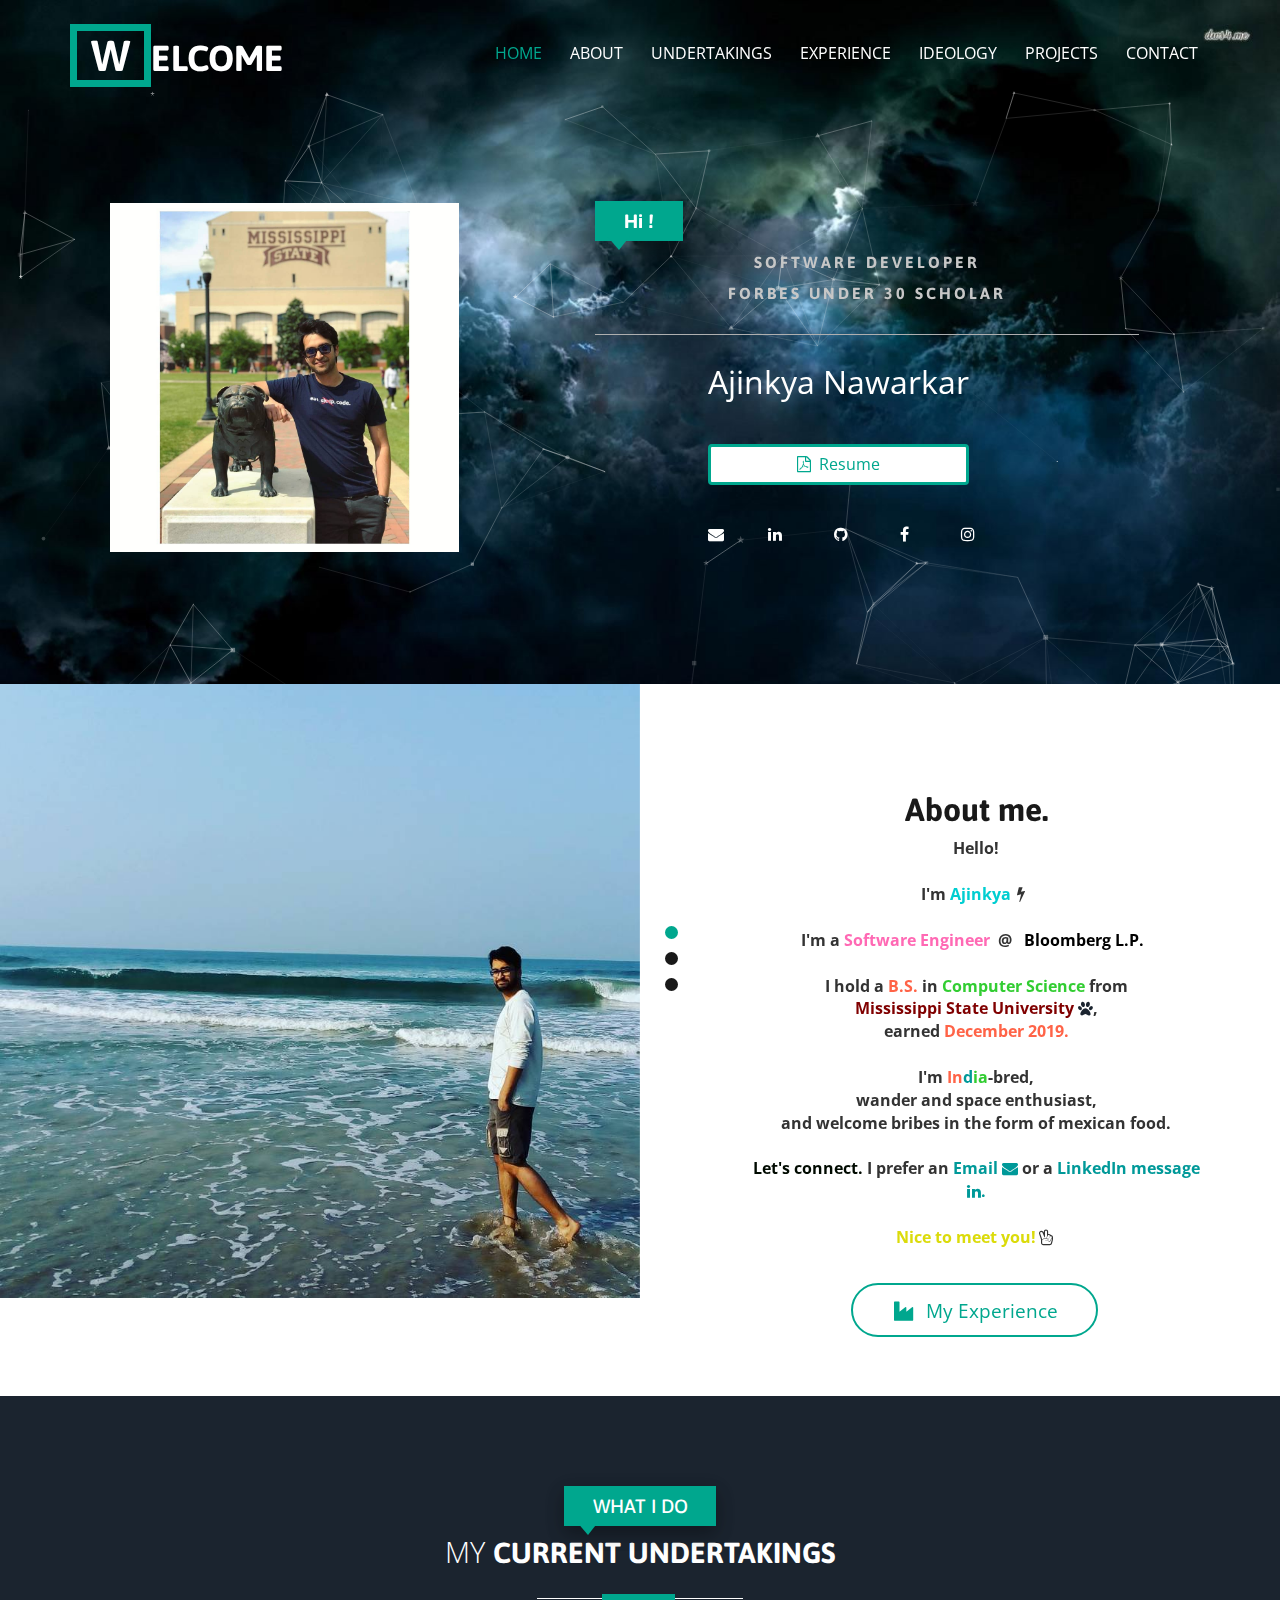
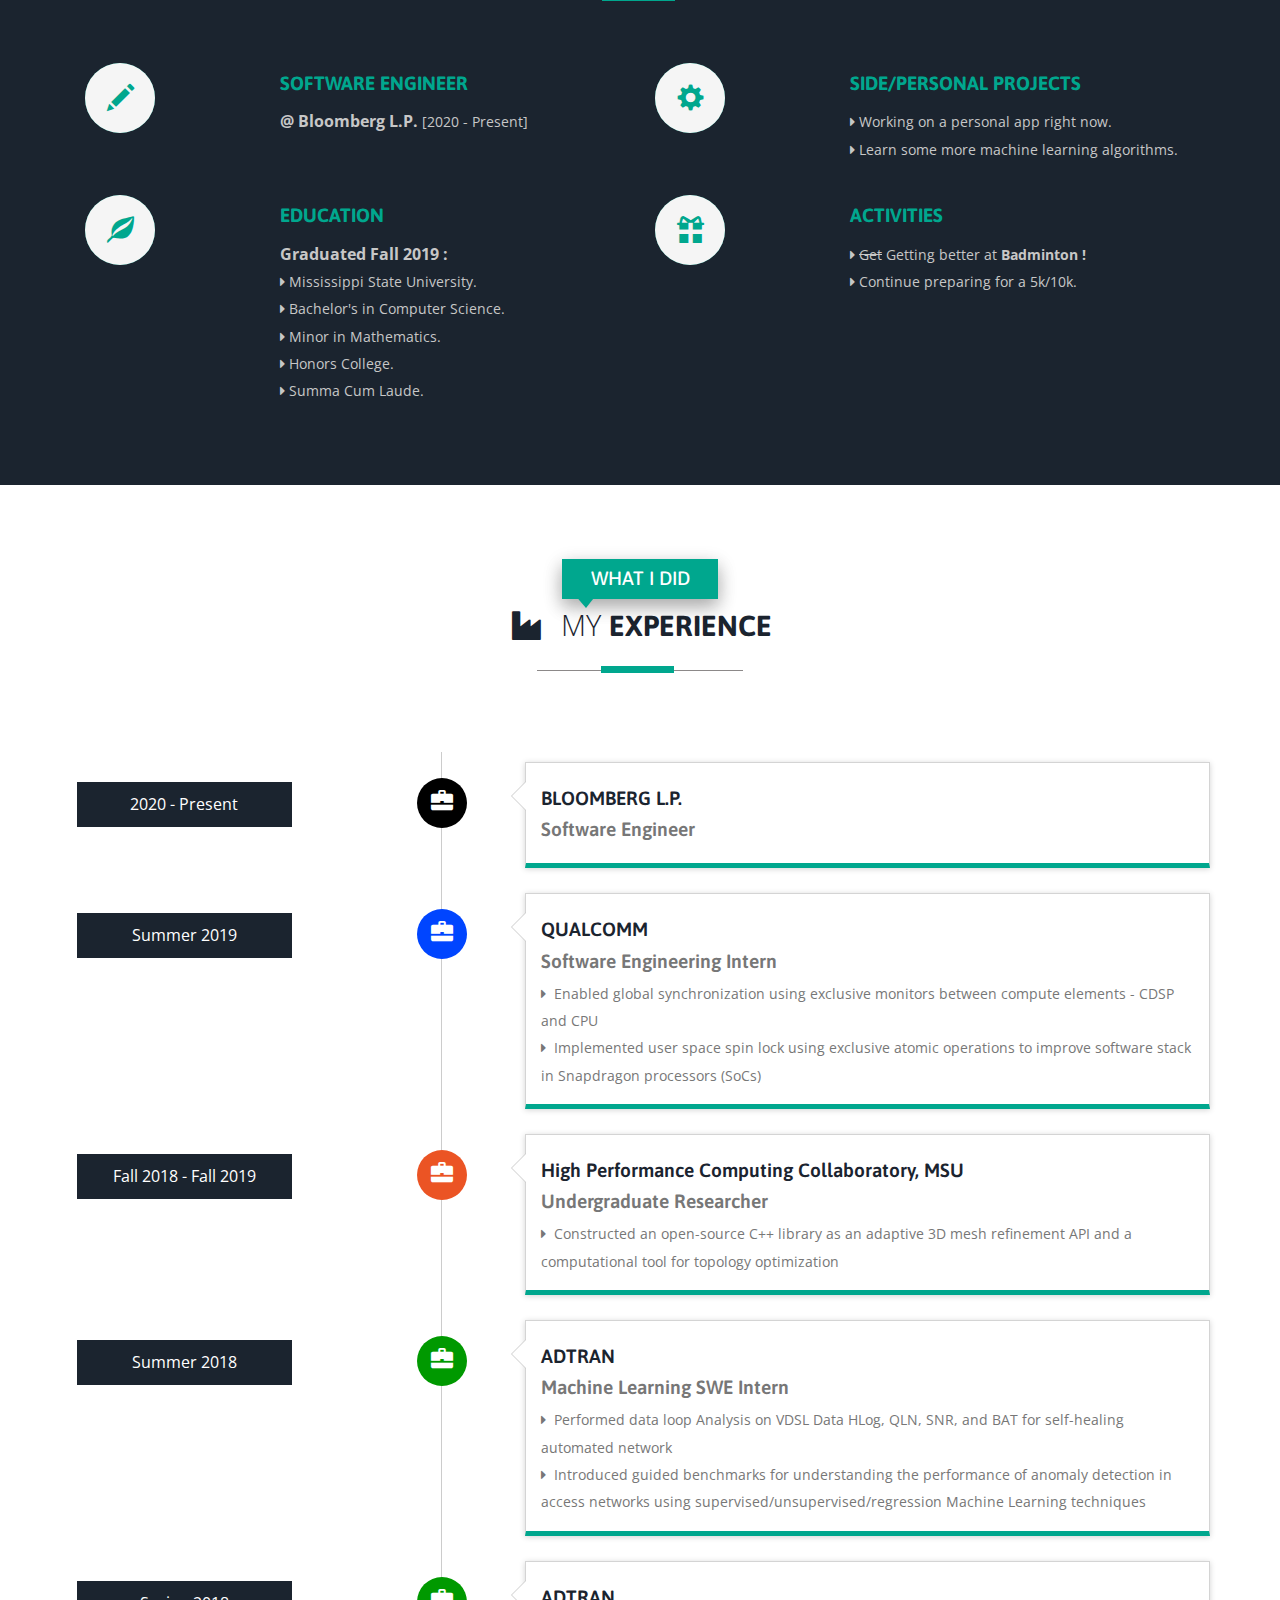
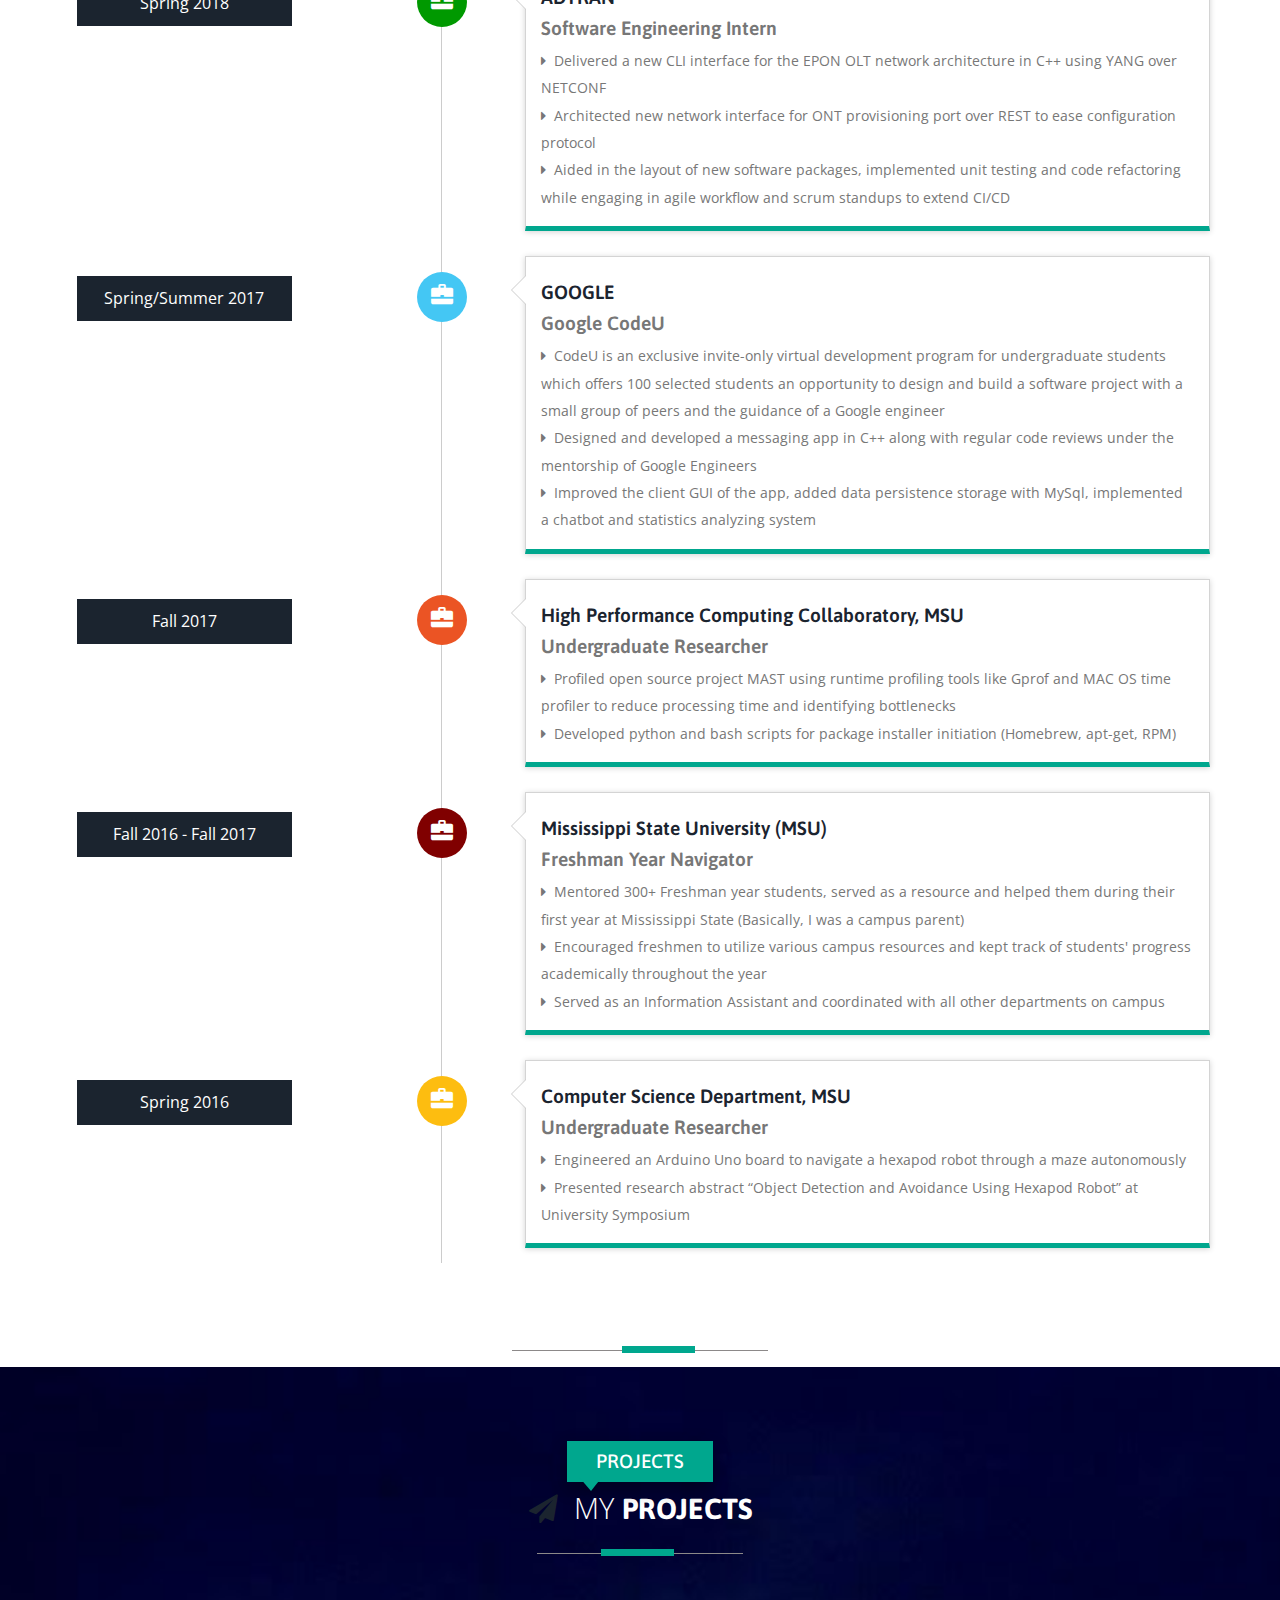
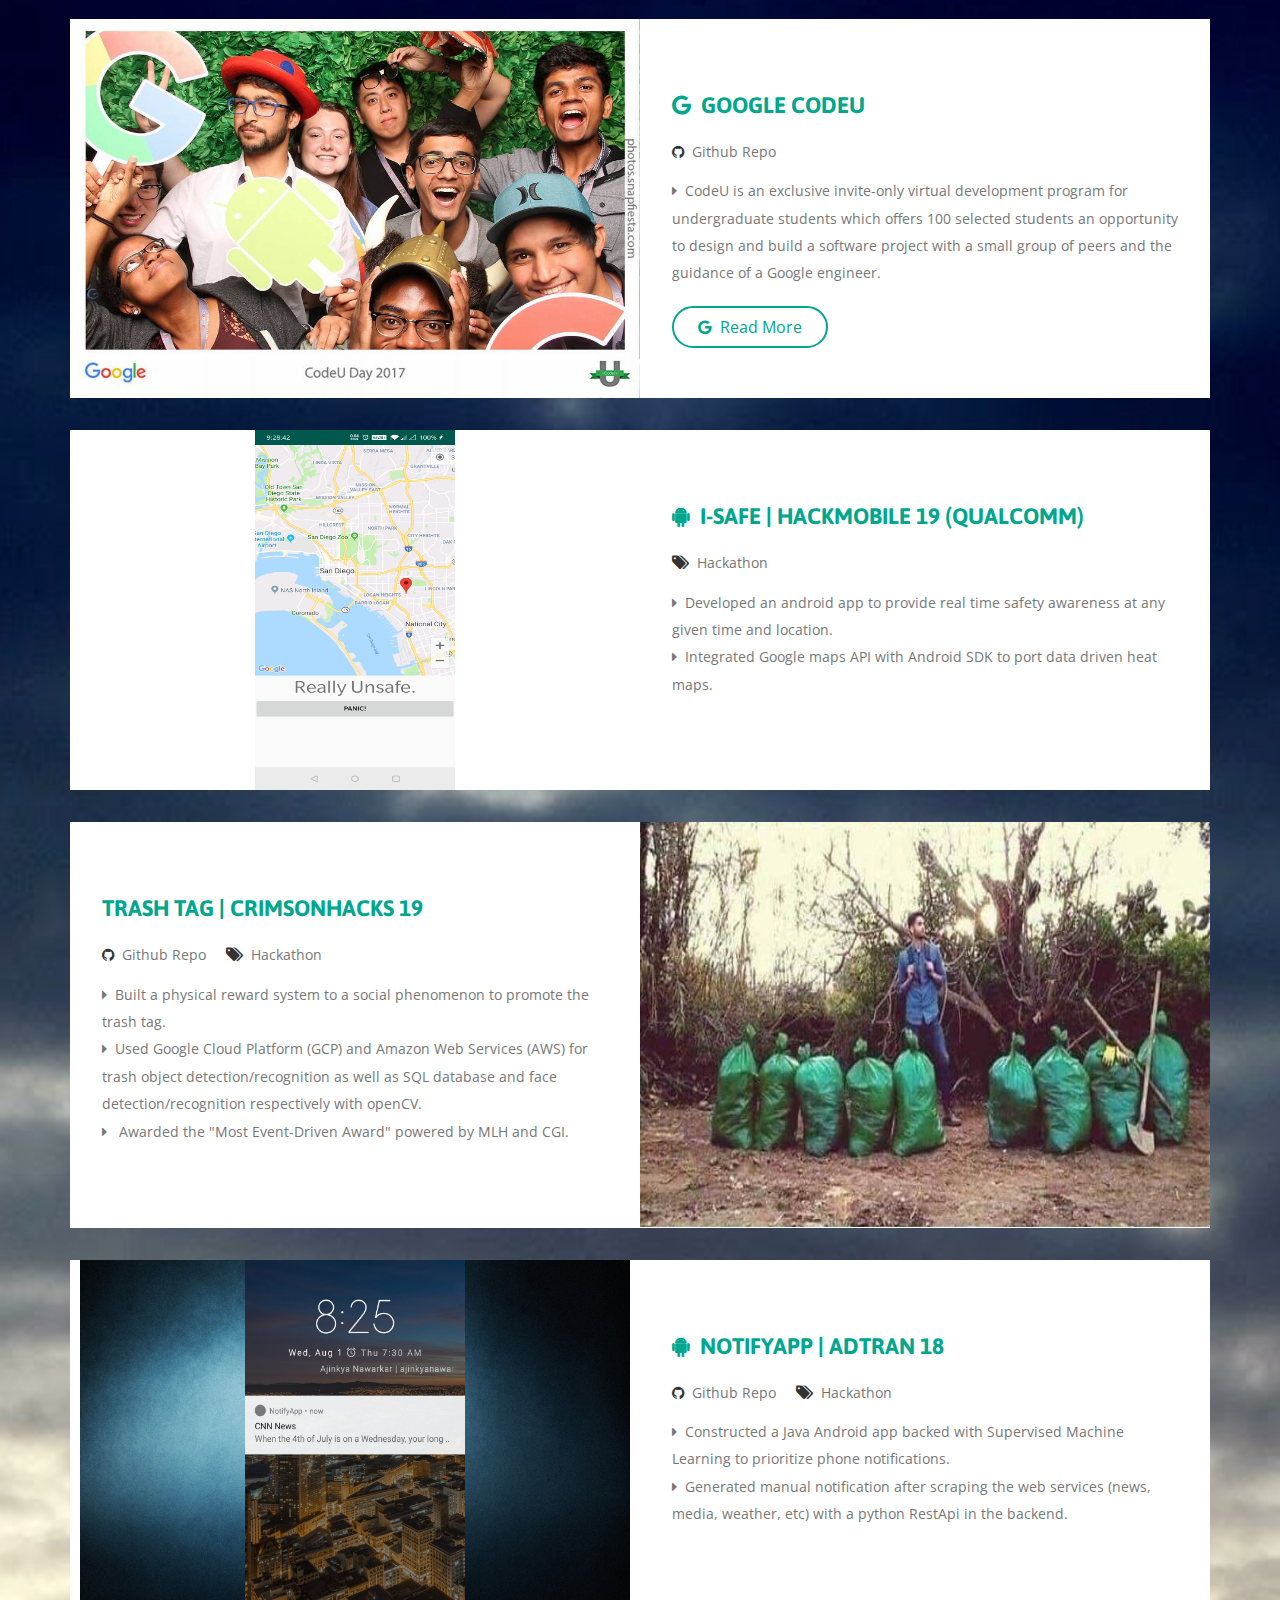
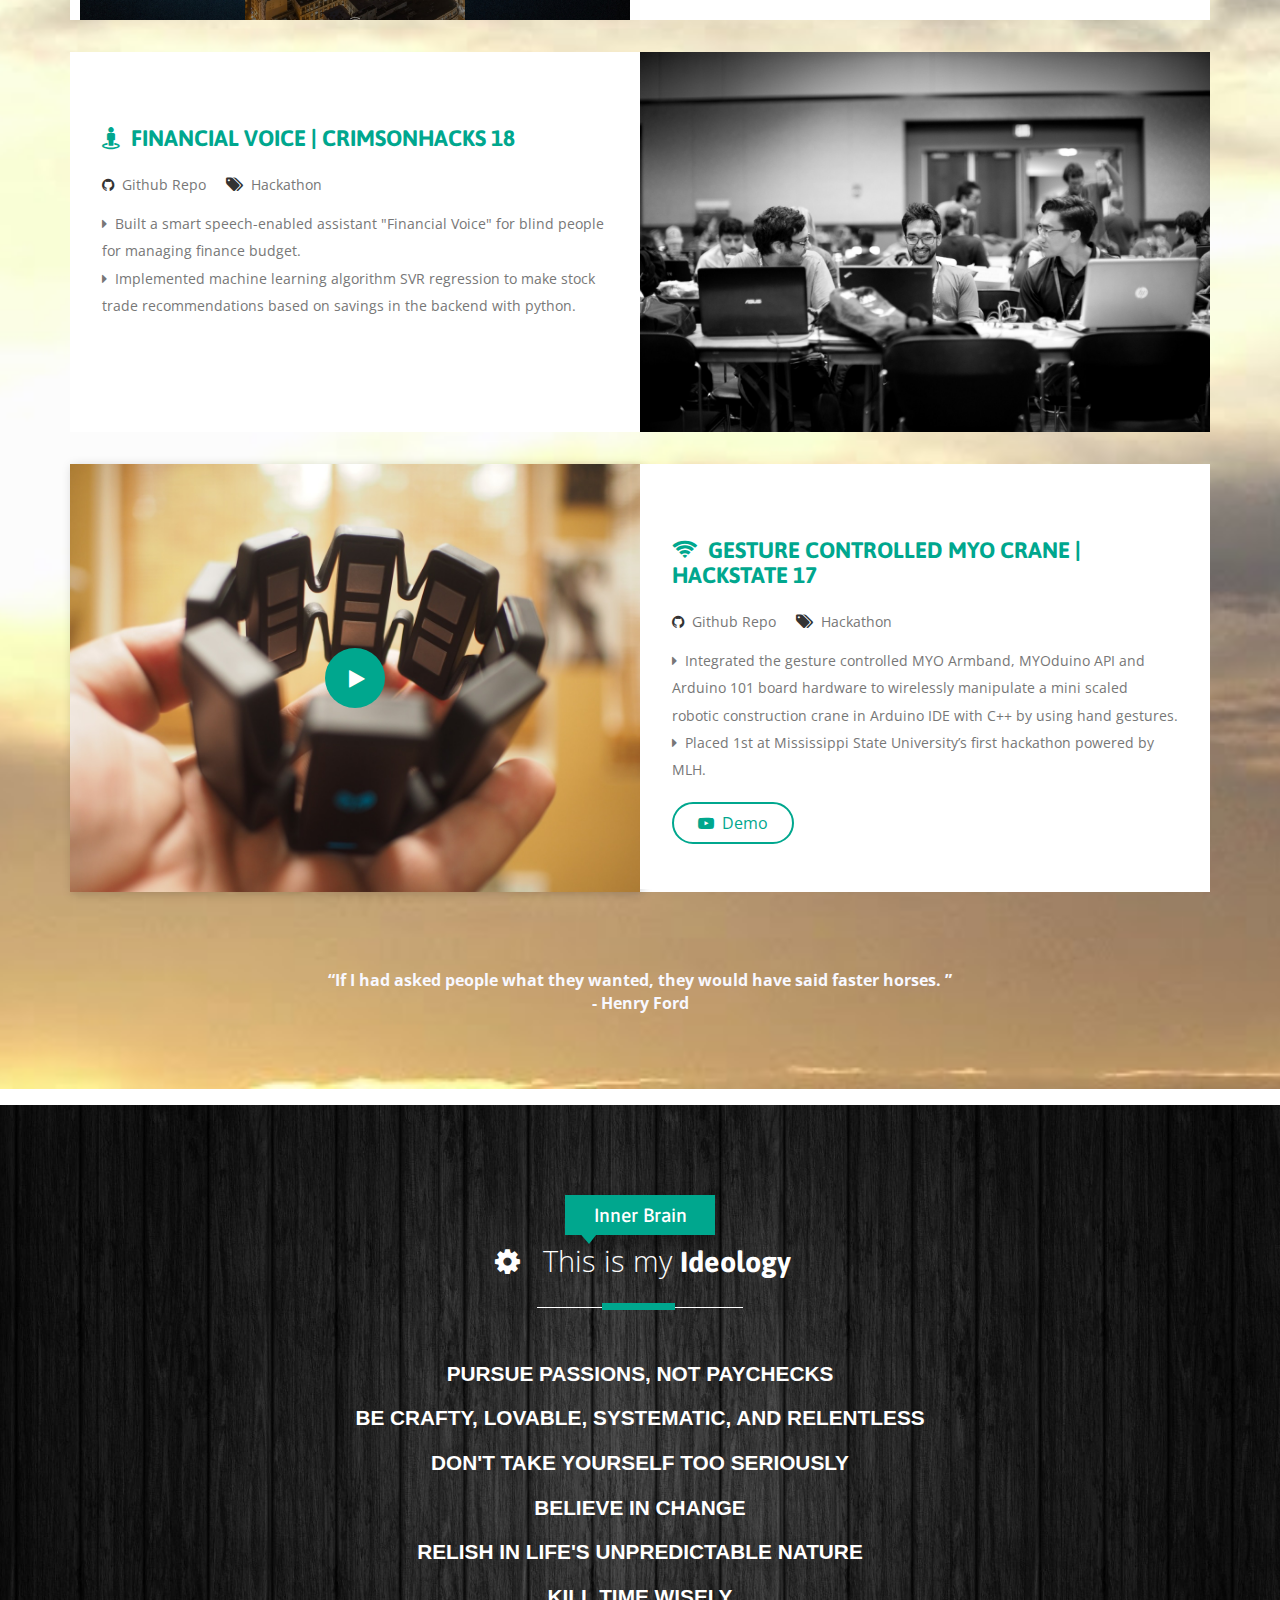
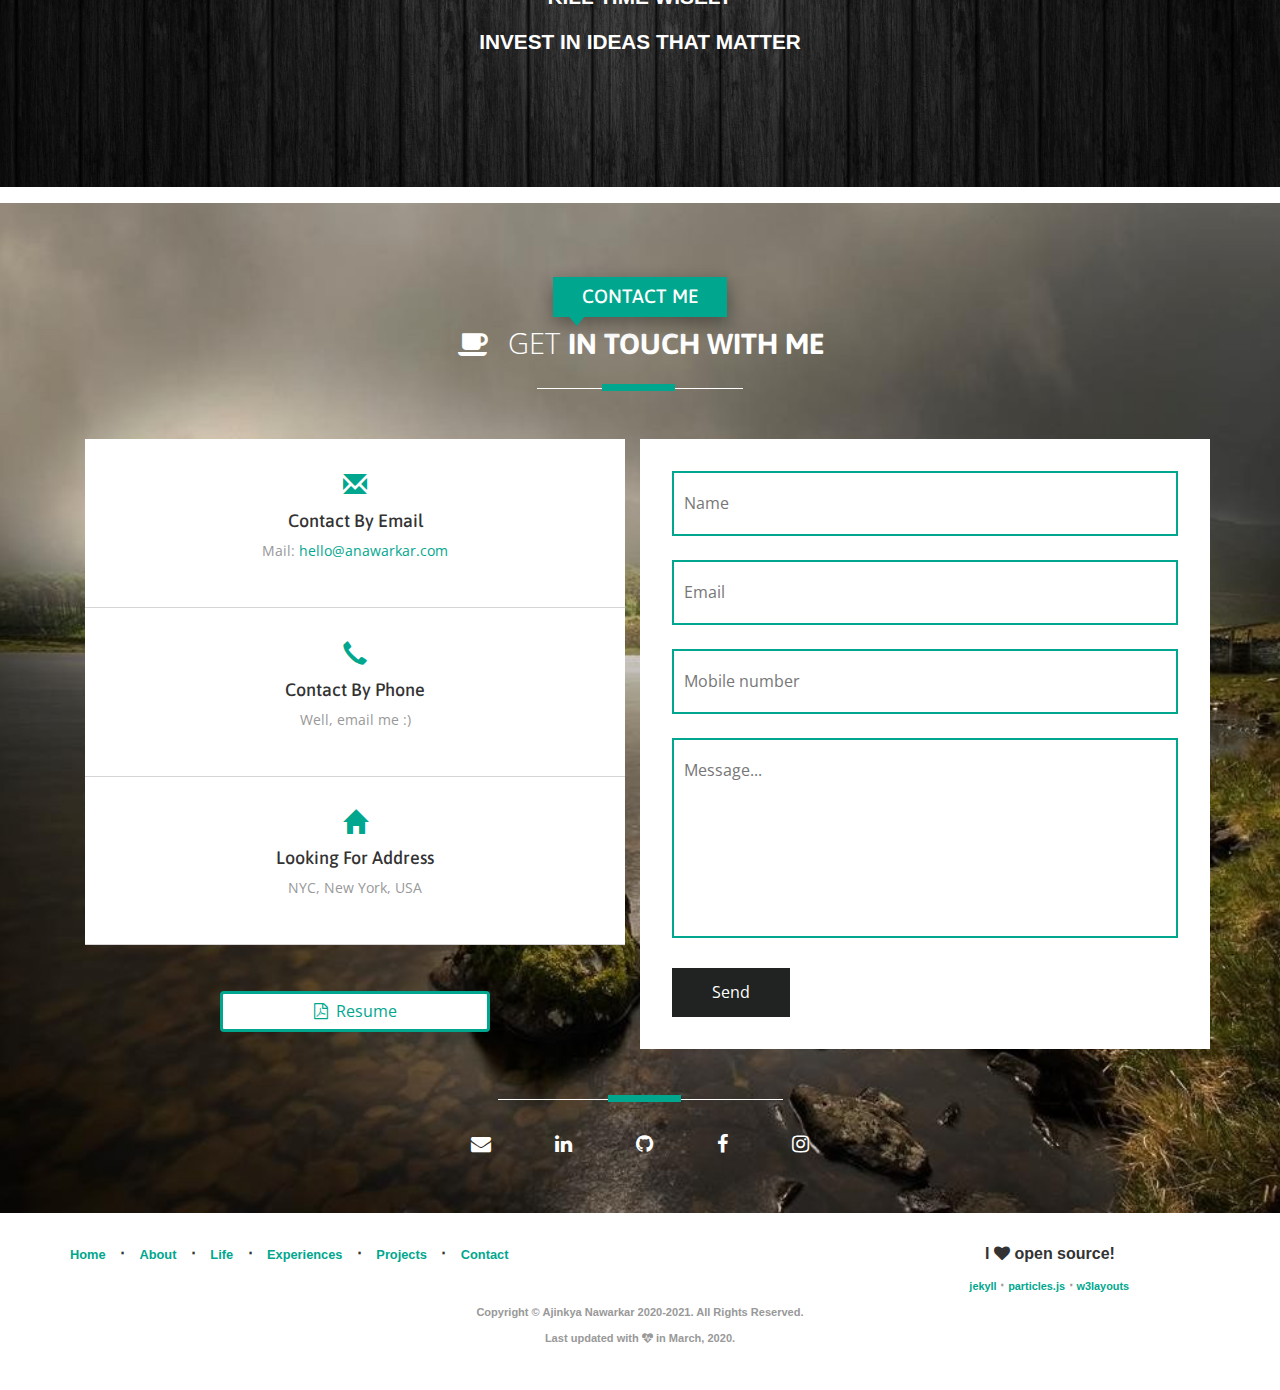
==== commit b777fd77: "Get website up" ====
--- a/index.html
+++ b/index.html
@@ -1,24 +1,1371 @@
-<!doctype html>
-    <head>
-
-        <meta charset="utf-8">
-        <meta http-equiv="X-UA-Compatible" content="IE=edge,chrome=1">
-        <title>Ajinkya Nawarkar</title>
-        <meta name="description" content="">
-        <meta name="viewport" content="width=device-width, initial-scale=1">
-
-        <link rel="stylesheet" href="css/main.css">
-        <!-- Add icon library -->
-		<link rel="stylesheet" href="https://cdnjs.cloudflare.com/ajax/libs/font-awesome/4.7.0/css/font-awesome.min.css">
-
-    </head>
-    <body background="images/nighty.jpg">
-
-        <h2><font color="white">Hello there! I'm Ajinkya Nawarkar<br>My site is currently under Development. <br>Should be hosted back up soon. <br>Stay tuned :) </font></h2>
-
-        <!-- Auto width -->
-		<a href="assets/websiteResume.docx"><button class="btn"><i class="fa fa-download"></i> Download Resume</button></a>
-
-    </body>
+<!--
+Author: W3layouts
+Author URL: http://w3layouts.com
+License: Creative Commons Attribution 3.0 Unported
+License URL: http://creativecommons.org/licenses/by/3.0/
+-->
+<!DOCTYPE HTML>
+<html>
+<head>
+
+ <!-- Global site tag (gtag.js) - Google Analytics -->
+<script async src="https://www.googletagmanager.com/gtag/js?id=UA-122932879-1"></script>
+<script>
+  window.dataLayer = window.dataLayer || [];
+  function gtag(){dataLayer.push(arguments);}
+  gtag('js', new Date());
+
+  gtag('config', 'UA-122932879-1');
+</script>
+<title>Ajinkya Nawarkar</title>
+<link rel="shortcut icon" href="images/favicon.ico" />
+<link href="css/bootstrap.css" rel='stylesheet' type='text/css' />
+<!-- jQuery (necessary for Bootstrap's JavaScript plugins) -->
+<script src="js/jquery.min.js"></script>
+<!-- Custom Theme files -->
+<link href="css/style.css" rel='stylesheet' type='text/css' />
+ <!-- Custom Theme files -->
+ <meta name="viewport" content="width=device-width, initial-scale=1">
+ <meta http-equiv="Content-Type" content="text/html; charset=utf-8" />
+ <meta name="keywords" content="Ajinkya, Nawarkar, Machine Learning, Software Engineering, Mississippi State University, Google, Adtran" />
+ <meta name="author" content="Ajinkya Nawarkar">
+<!-- webfonts -->
+	<link href='//fonts.googleapis.com/css?family=Asap:400,700,400italic' rel='stylesheet' type='text/css'>
+	<link href='//fonts.googleapis.com/css?family=Open+Sans:400,300,600' rel='stylesheet' type='text/css'>
+	<link rel="stylesheet" href="font-awesome/css/font-awesome.min.css">
+
+<!-- webfonts -->
+ <!---- start-smoth-scrolling---->
+<script type="text/javascript" src="js/move-top.js"></script>
+<script type="text/javascript" src="js/easing.js"></script>
+	<script type="text/javascript">
+			jQuery(document).ready(function($) {
+				$(".scroll").click(function(event){		
+					event.preventDefault();
+					$('html,body').animate({scrollTop:$(this.hash).offset().top},1000);
+				});
+			});
+		</script>
+        <script type="text/javascript" src="js/particles.js"></script>
+        <script type="text/javascript" src="js/app.js"></script>
+ <!---- start-smoth-scrolling---->
+</head>
+	<body>
+		<!-- container -->
+
+        <div id="particles-bg">
+			<!-- header -->
+            <div id="particles-js"></div>
+			<div id="home" class="header">
+				<div class="container">    
+				<!-- top-hedader -->
+    				<div class="top-header">
+    					<!-- /logo -->
+    					<!--top-nav---->
+    				    <div class="top-nav">
+                            <div class="navigation">
+                                <div class="logo">
+                                    <h1><a href="index.html"><span>W</span>ELCOME</a></h1>
+                                </div>
+                                    <div class="navigation-right">
+                                        <span class="menu"><img src="images/menu.png" alt=" " /></span>
+                                        <nav class="link-effect-3" id="link-effect-3">
+                                            <ul class="nav1 nav nav-wil">
+                                                <li class="active"><a data-hover="Home" href="index.html">Home</a></li>
+                                                <li><a class="scroll" data-hover="About" href="#about">About</a></li>
+                                                <li><a class="scroll" data-hover="Undertakings" href="#services" >Undertakings</a></li>
+                                                <li><a class="scroll" data-hover="Experience" href="#work">Experience</a></li>
+                                                <li><a class="scroll" data-hover="Ideology" href="#system">Ideology</a></li>
+                                                <li><a class="scroll" data-hover="Projects" href="#projects">Projects</a></li>
+                                                <li><a class="scroll" data-hover="Contact" href="#contact">Contact</a></li>
+                                            </ul>
+                                        </nav>
+                                            <!-- script-for-menu -->
+                                                <script>
+                                                   $( "span.menu" ).click(function() {
+                                                     $( "ul.nav1" ).slideToggle( 300, function() {
+                                                     // Animation complete.
+                                                      });
+                                                     });
+                                                </script>
+                                            <!-- /script-for-menu -->
+                                    </div>
+                                <div class="clearfix"></div>
+                            </div>
+                    <!-- /top-hedader -->
+                        </div>
+        			    <div class="banner-info">
+            				<div class="col-md-5 header-left">
+            					<img src="images/profile.jpg" alt="">
+            				</div>
+            				<div class="col-md-7 header-right">
+            					<h1>Hi !</h1>
+            					<h6><center><b>SOFTWARE DEVELOPER</b></center></h6>
+            					<h6><center><b>Forbes Under 30 Scholar</b></center></h6>
+            					<ul class="address">
+            					
+            					   <li>
+            						    <ul class="address-text">
+            						        <li><b></b></li>
+                                            <li>
+                                            <font size="6.5"> <a href="https://www.google.com/search?source=hp&ei=X_k_W_nmBayv_QbBvL_YAw&q=ajinkya+nawarkar&oq=ajinkya+nawarkar&gs_l=psy-ab.3..33i160k1l2.1940.6143.0.14213.16.14.0.2.2.0.183.1698.3j11.14.0....0...1c.1.64.psy-ab..0.15.1644...0j0i131k1j0i22i30k1j0i13k1j0i13i30k1j0i13i5i30k1j0i8i13i30k1.0.SUWF1iLMa_8" target="_blank">Ajinkya Nawarkar</a></font>
+                                            </li>
+            							</ul>
+            						</li>
+            						
+            						<br>
+
+                                    <li>
+                                        <ul class="address-text">
+                                            <li><b> </b></li>
+                                            <li><a href="assets/Resume_Ajinkya-Nawarkar.pdf" target="_blank"><button class="btn" style="width:100%">&nbsp;&nbsp;&nbsp;&nbsp;&nbsp;&emsp;&emsp;&emsp;&nbsp;&nbsp;<i class="fa fa-file-pdf-o"></i>&nbsp; Resume&emsp;&emsp;&emsp;&emsp;&nbsp;&nbsp;&nbsp;</button></a></li>
+                                        </ul>
+                                    </li>	
+
+                                    <br>
+
+                                    <li>
+                                        <ul class="address-text">
+                                        	<li><b> </b></li>
+                                        	<li>
+			                                    <br>
+									                	<li><a href="mailto:hello@anawarkar.com" target="_blank"><i class="fa fa-envelope" aria-hidden="true"></i></a></li>&emsp;&emsp;&nbsp;&nbsp;
+									                    <li><a href="https://www.linkedin.com/in/ajinkyanawarkar/" target="_blank"><i class="fa fa-linkedin" aria-hidden="true"></i></a></li>&emsp;&emsp;&emsp;
+									                    <li><a href="https://github.com/Ajinkya-Nawarkar" target="_blank"><i class="fa fa-github" aria-hidden="true"></i></a></li>&emsp;&emsp;&emsp;
+									                    <li><a href="https://www.facebook.com/ajinkya.nawarkar" target="_blank"><i class="fa fa-facebook" aria-hidden="true"></i></a></li>&emsp;&emsp;&emsp;
+									                    <li><a href="https://www.instagram.com/ajinkyanawarkar/" target="_blank"><i class="fa fa-instagram" aria-hidden="true"></i></a></li>&nbsp;&nbsp;&emsp;&emsp;
+									         </li>
+							         	</ul>
+                                    </li>
+
+                                </ul>
+
+            				</div>
+            				<div class="clearfix"> </div>	
+        		        </div>
+    			    </div>
+		        </div>
+	        </div>  
+        </div>
+			<!-- about -->
+			<div id="about" class="about">
+				<div class="col-md-6 about-left">
+					<div id="owl-demo1" class="owl-carousel owl-carousel2">
+					                <div class="item">
+					                	<div class="about-left-grid">
+											<h2><center><span>About me.</span></center></h2>
+											<p>
+												<b>
+													<center>Hello!</center>
+
+													<br>
+
+													<center>I'm
+													<a href="https://www.google.com/search?source=hp&ei=X_k_W_nmBayv_QbBvL_YAw&q=ajinkya+nawarkar&oq=ajinkya+nawarkar&gs_l=psy-ab.3..33i160k1l2.1940.6143.0.14213.16.14.0.2.2.0.183.1698.3j11.14.0....0...1c.1.64.psy-ab..0.15.1644...0j0i131k1j0i22i30k1j0i13k1j0i13i30k1j0i13i5i30k1j0i8i13i30k1.0.SUWF1iLMa_8" target="_blank"><font color="DarkTurquoise">Ajinkya</font></a><i class="fa fa-bolt  fa-fw" aria-hidden="true"></i></center>
+													
+													<br>
+													
+													<center>I'm a <font color="HotPink">Software Engineer</font> <b>&nbsp;@&nbsp;<font color="black" style="background-color:white;">&nbsp;&nbsp;Bloomberg L.P.&nbsp;&nbsp;</font></b><br></center>
+
+													<br>
+													
+													<center>I hold a <font color="Tomato">B.S.</font>&nbsp;in <font color="LimeGreen">Computer Science </font>from<br>
+														<a href="#msu" class="portfolio-link b-link-diagonal b-animate-go" data-toggle="modal"><span style=color:#800000;"> Mississippi State University  </span><i class="fa fa-paw" aria-hidden="true"></i></a>,
+														<br>earned <font color="Tomato">December 2019.</font></center>
+													
+													<br>
+													
+													<span><center>
+														I'm <font color="Tomato">In</font><font color="#009999">d</font><font color="LimeGreen">ia</font>-bred, 		<br>
+														wander and space enthusiast,	<br>
+														and welcome bribes in the form of mexican food. 
+													</center></span>
+													
+													<br>
+													
+													<center><font color="#Tomato">Let's connect.</font> I prefer an <a href="mailto:hello@anawarkar.com" target="_blank"><font color="#009999">Email <i class="fa fa-envelope" aria-hidden="true"></i></font></a> or a <a href="https://www.linkedin.com/in/ajinkyanawarkar/" target="_blank"><font color="#009999">LinkedIn message <i class="fa fa-linkedin" aria-hidden="true"></i>.</font></a></center>
+
+													<br>
+
+													<center><a href="#about"><font color="#DBDB0A">Nice to meet you!</font></a><i class="fa fa-hand-peace-o fa-fw" aria-hidden="true"></i></center>
+												</b>
+											</p>
+											<ul>
+												<center>
+													<li><a class="a-btn-a scroll" href="#work"><i class="fa fa-industry fa-fw" aria-hidden="true"></i>&nbsp; My Experience</a></li>
+												</center>
+											</ul>
+										</div>
+					                </div>
+					                  <div id=second_about class="item">
+					                	<div class="about-left-grid">
+											<h2><center><span>Get to know me.</span></center></h2>
+											<p>
+												<b>
+													<i class="fa fa-terminal  fa-fw" aria-hidden="true"></i>&nbsp; I've been dancing for 8 years. <a href="https://www.youtube.com/user/ajinkyanawarkar" target="_blank"><font color="#73b719">So dance off? I'm in.</font></a><br> 
+													<i class="fa fa-terminal  fa-fw" aria-hidden="true"></i>&nbsp; I love structure and order and I also stand for quality.<br>
+													<i class="fa fa-terminal  fa-fw" aria-hidden="true"></i>&nbsp; I am an <a href="https://www.16personalities.com/entj-personality" target="_blank"><font color="#b76619">ENTJ</font></a><br>
+                                                    <i class="fa fa-terminal  fa-fw" aria-hidden="true"></i>&nbsp; I'm addicted to solving Logical Puzzles.
+                                                    <br>
+
+												</b>
+											</p>
+
+											<ul>
+												<li><a class="a-btn-a scroll" href="#projects"><i class="fa fa-paper-plane" aria-hidden="true"></i>&nbsp; My projects</a></li>
+						
+											</ul>
+										</div>
+					                </div>
+					                  <div class="item">
+					                	<div class="about-left-grid">
+											<h2><center><span>This is my Ideology.</span></center></h2>
+											<p><b>
+
+												<center>
+													<br><a target="_blank" href="HTTP://WWW.QUORA.COM/WEALTH/IS-GETTING-RICH-WORTH-IT"><font color="DarkTurquoise">PURSUE PASSIONS, NOT PAYCHECKS</font></a><br><br>
+												<a target="_blank" href="http://paulgraham.com/founders.html"><font color="HotPink">BE CRAFTY, LOVABLE, SYSTEMATIC, AND RELENTLESS</font></a><br><br>
+												<a target="_blank" href="https://upload.wikimedia.org/wikipedia/commons/4/4a/Barack_Obama_singing_in_the_East_Room.jpg"><font color="#800000">DON'T TAKE YOURSELF TOO SERIOUSLY</font></a><br><br>
+												<a target="_blank" href="http://paulgraham.com/ecw.html"><font color="Tomato">BELIEVE IN CHANGE</font></a><br><br>
+												<a target="_blank" href="https://medium.com/scribe/the-acceptance-of-unpredictability-a9c66fac52f7"><font color="LimeGreen">RELISH IN LIFE'S UNPREDICTABLE NATURE</font></a><br><br>
+												<a target="_blank" href="https://tinybuddha.com/blog/40-ways-to-use-time-wisely/"><font color="#009999">KILL TIME WISELY</font><br><br>
+												<a target="_blank" href="https://www.gv.com/portfolio/"><font color="#DBDB0A">INVEST IN IDEAS THAT MATTER</font></a><br><br>
+												</center>
+											</b></p>
+
+											<ul>
+												<center>
+													<li><a class="a-btn-h scroll" href="#contact"><i class="fa fa-handshake-o fa-fw" aria-hidden="true"></i>&nbsp; Let's get in touch!</a></li>
+												</center>
+											</ul>
+										</div>
+					                </div>
+					</div>
+				</div>
+				<div class="col-md-6 about-right">
+					
+				</div>
+				<div class="clearfix"> </div>
+							<link href="css/owl.carousel.css" rel="stylesheet">
+							    <script src="js/owl.carousel.js"></script>
+			<script>
+				$(document).ready(function() {
+					$("#owl-demo1").owlCarousel({
+						items : 1,
+						lazyLoad : false,
+						autoPlay : true,
+						navigation : false,
+						navigationText :  false,
+						pagination : true,
+					});
+				});
+			</script>
+			<!-- Feedback -->
+			<script>
+				$(document).ready(function() {
+					$("#owl-demo3").owlCarousel({
+						items : 1,
+						lazyLoad : false,
+						autoPlay : true,
+						navigation : false,
+						navigationText :  true,
+						pagination :true,
+					});
+				});
+			</script>
+			</div>
+			<!-- /about -->
+			<!-- services -->
+			<div id="services" class="services">
+				<div class="container">
+					<div class="service-head one text-center ">
+						<h4>WHAT I DO</h4>
+						<h3>MY <span>CURRENT UNDERTAKINGS</span></h3>
+						<span class="border two"></span>
+					</div>
+					<!-- services-grids -->
+					<div class="wthree_about_right_grids w3l-agile">
+				<div class="col-md-6 wthree_about_right_grid">
+					<div class="col-xs-4 wthree_about_right_grid_left">
+						<div class="hvr-rectangle-in">
+							<i class="glyphicon glyphicon-pencil"></i>
+						</div>
+					</div>
+					<div class="col-xs-8 wthree_about_right_grid_right">
+						<h4>Software Engineer</h4>
+						<p><font size="3.5"><b>@ Bloomberg L.P.</b></font>&nbsp;[2020 - Present]</p>
+						
+
+					</div>
+					<div class="clearfix"> </div>
+				</div>
+				<div class="col-md-6 wthree_about_right_grid">
+					<div class="col-xs-4 wthree_about_right_grid_left">
+						<div class="hvr-rectangle-in">
+							<i class="glyphicon glyphicon-cog"></i>
+						</div>
+					</div>
+					<div class="col-xs-8 wthree_about_right_grid_right">
+						<h4>Side/Personal Projects</h4>
+						<p>
+                            <i class="fa fa-caret-right" aria-hidden="true"></i>&nbsp;Working on a personal app right now.
+                            <br><i class="fa fa-caret-right" aria-hidden="true"></i>&nbsp;Learn some more machine learning algorithms.
+                        </p>
+					</div>
+					<div class="clearfix"> </div>
+				</div>
+				<div class="col-md-6 wthree_about_right_grid">
+					<div class="col-xs-4 wthree_about_right_grid_left">
+						<div class="hvr-rectangle-in">
+							<i class="glyphicon glyphicon-leaf"></i>
+						</div>
+					</div>
+					<div class="col-xs-8 wthree_about_right_grid_right">
+						<h4>Education</h4>
+						<p>
+                            <font size="3.5"><b>Graduated Fall 2019 :</b></font>
+                            <br><i class="fa fa-caret-right" aria-hidden="true"></i>&nbsp;Mississippi State University. 
+                            <br><i class="fa fa-caret-right" aria-hidden="true"></i>&nbsp;Bachelor's in Computer Science. 
+                            <br><i class="fa fa-caret-right" aria-hidden="true"></i>&nbsp;Minor in Mathematics. 
+                            <br><i class="fa fa-caret-right" aria-hidden="true"></i>&nbsp;Honors College.
+                            <br><i class="fa fa-caret-right" aria-hidden="true"></i>&nbsp;Summa Cum Laude. 
+                        </p>
+					</div>
+					<div class="clearfix"> </div>
+				</div>
+				<div class="col-md-6 wthree_about_right_grid">
+					<div class="col-xs-4 wthree_about_right_grid_left">
+						<div class="hvr-rectangle-in">
+							<i class="glyphicon glyphicon-gift"></i>
+						</div>
+					</div>
+					<div class="col-xs-8 wthree_about_right_grid_right">
+						<h4>Activities</h4>
+						<p> 
+                            <i class="fa fa-caret-right" aria-hidden="true"></i>&nbsp;<strike>Get</strike> Getting better at<b> Badminton ! </b>
+                            <br><i class="fa fa-caret-right" aria-hidden="true"></i>&nbsp;Continue preparing for a 5k/10k. 
+                        </p>
+					</div>
+					<div class="clearfix"> </div>
+				</div>
+				<div class="clearfix"> </div>
+			</div>
+                            
+					<!-- services-grids -->
+				</div>
+			</div>
+			<!-- services -->
+			<!--work-experience-->
+	<div id="work" class="work">
+		<div class="container">
+			<div class="service-head text-center">
+						<h4>WHAT I DID</h4>
+						<h3><a href="#work"><i class="fa fa-industry fa-fw" aria-hidden="true"></i></a>&nbsp; MY <span>EXPERIENCE</span></h3>
+						<span class="border one"></span>
+					</div>
+                    <div class="row">
+                        <p>&emsp;</p>
+                    </div>
+					<div class="time-main w3l-agile">
+
+											<ul class="col-md-4 year-info">
+                                                <ul class="year">
+                                                    <li>2020 - Present</li>
+                                               </ul>
+                                            </ul>
+                                             <ul class="col-md-8 timeline">
+																<li>
+																  <div class="timeline-badge black"><i class="glyphicon glyphicon-briefcase"></i></div>
+																  <div class="timeline-panel">
+																	<div class="timeline-heading">
+																	  <h4 class="timeline-title">BLOOMBERG L.P.</h4>
+																	  <h4 class="timeline-title-body">Software Engineer</h4>
+																	</div>
+																	<div class="timeline-body">
+																	  <p>
+                                                                        <!-- <i class="fa fa-caret-right" aria-hidden="true"></i>&nbsp;&nbsp;Enabled global synchronization using exclusive monitors between compute elements - CDSP and CPU  <br> -->
+                                                                      </p>
+																	</div>
+																  </div>
+																</li>
+											</ul>
+
+											<ul class="col-md-4 year-info">
+                                                <ul class="year">
+                                                    <li>Summer 2019</li>
+                                               </ul>
+                                            </ul>
+                                             <ul class="col-md-8 timeline">
+																<li>
+																  <div class="timeline-badge qualcomm"><i class="glyphicon glyphicon-briefcase"></i></div>
+																  <div class="timeline-panel">
+																	<div class="timeline-heading">
+																	  <h4 class="timeline-title">QUALCOMM</h4>
+																	  <h4 class="timeline-title-body">Software Engineering Intern</h4>
+																	</div>
+																	<div class="timeline-body">
+																	  <p>
+                                                                        <i class="fa fa-caret-right" aria-hidden="true"></i>&nbsp;&nbsp;Enabled global synchronization using exclusive monitors between compute elements - CDSP and CPU  <br>
+                                                                        <i class="fa fa-caret-right" aria-hidden="true"></i>&nbsp;&nbsp;Implemented user space spin lock using exclusive atomic operations to improve software stack in
+																		Snapdragon processors (SoCs)<br>
+                                                                      </p>
+																	</div>
+																  </div>
+																</li>
+											</ul>
+
+											<ul class="col-md-4 year-info">
+                                                <ul class="year">
+                                                    <li>Fall 2018 - Fall 2019</li>
+                                               </ul>
+                                            </ul>
+                                             <ul class="col-md-8 timeline">
+																<li>
+																  <div class="timeline-badge orange"><i class="glyphicon glyphicon-briefcase"></i></div>
+																  <div class="timeline-panel">
+																	<div class="timeline-heading">
+																	  <h4 class="timeline-title">High Performance Computing Collaboratory, MSU</h4>
+																	  <h4 class="timeline-title-body">Undergraduate Researcher</h4>
+																	</div>
+																	<div class="timeline-body">
+																	  <p>
+                                                                        <i class="fa fa-caret-right" aria-hidden="true"></i>&nbsp;&nbsp;Constructed an open-source C++ library as an adaptive 3D mesh refinement API and a computational tool for topology optimization<br>
+                                                                      </p>
+																	</div>
+																  </div>
+																</li>
+											</ul>
+
+					                       <ul class="col-md-4 year-info">
+                                                <ul class="year">
+                                                    <li>Summer 2018</li>
+                                               </ul>
+                                            </ul>
+                                             <ul class="col-md-8 timeline">
+																<li>           
+																  <div class="timeline-badge adtran"><i class="glyphicon glyphicon-briefcase"></i></div>
+																  <div class="timeline-panel">
+																	<div class="timeline-heading">
+																	  <h4 class="timeline-title">ADTRAN</h4>
+																	  <h4 class="timeline-title-body">Machine Learning SWE Intern</h4>
+																	</div>
+																	<div class="timeline-body">
+																	  <p>
+                                                                        <i class="fa fa-caret-right" aria-hidden="true"></i>&nbsp;&nbsp;Performed data loop Analysis on VDSL Data HLog, QLN, SNR, and BAT for self-healing automated network <br>
+                                                                        <i class="fa fa-caret-right" aria-hidden="true"></i>&nbsp;&nbsp;Introduced guided benchmarks for understanding the performance of anomaly detection in access networks using supervised/unsupervised/regression Machine Learning techniques <br>
+                                                                      </p>
+																	</div>
+																  </div>
+																</li>
+											</ul>
+
+                                            <ul class="col-md-4 year-info">
+                                                <ul class="year">
+                                                    <li>Spring 2018</li>
+                                               </ul>
+                                            </ul>
+                                            <ul class="col-md-8 timeline">
+																<li>
+																  <div class="timeline-badge adtran"><i class="glyphicon glyphicon-briefcase"></i></div>
+																  <div class="timeline-panel">
+																	<div class="timeline-heading">
+																	  <h4 class="timeline-title">ADTRAN</h4>
+																	  <h4 class="timeline-title-body">Software Engineering Intern</h4>
+																	</div>
+																	<div class="timeline-body">
+																	  <p>
+                                                                        <i class="fa fa-caret-right" aria-hidden="true"></i>&nbsp;&nbsp;Delivered a new CLI interface for the EPON OLT network architecture in C++ using YANG over NETCONF <br>
+                                                                        <i class="fa fa-caret-right" aria-hidden="true"></i>&nbsp;&nbsp;Architected new network interface for ONT provisioning port over REST to ease configuration protocol<br>
+                                                                        <i class="fa fa-caret-right" aria-hidden="true"></i>&nbsp;&nbsp;Aided in the layout of new software packages, implemented unit testing and code refactoring while engaging in agile workflow and scrum standups to extend CI/CD<br>     
+                                                                      </p>
+																	</div>
+																  </div>
+																</li>
+                                            </ul>
+																
+											<ul class="col-md-4 year-info">
+                                                <ul class="year">
+                                                    <li>Spring/Summer 2017</li>
+                                               </ul>
+                                            </ul>
+                                             <ul class="col-md-8 timeline">
+																<li>
+																  <div class="timeline-badge blue"><i class="glyphicon glyphicon-briefcase"></i></div>
+																  <div class="timeline-panel">
+																	<div class="timeline-heading">
+																	  <h4 class="timeline-title">GOOGLE</h4>
+																	  <h4 class="timeline-title-body">Google CodeU</h4>
+																	</div>
+																	<div class="timeline-body">
+																	  <p>
+                                                                        <i class="fa fa-caret-right" aria-hidden="true"></i>&nbsp;&nbsp;CodeU is an exclusive invite-only virtual development program for undergraduate students which offers 100 selected students an opportunity to design and build a software project with a small group of peers and the guidance of a Google engineer<br>
+                                                                        <i class="fa fa-caret-right" aria-hidden="true"></i>&nbsp;&nbsp;Designed and developed a messaging app in C++ along with regular code reviews under the mentorship of Google Engineers <br>
+                                                                        <i class="fa fa-caret-right" aria-hidden="true"></i>&nbsp;&nbsp;Improved the client GUI of the app, added data persistence storage with MySql, implemented a chatbot and statistics analyzing system<br>
+                                                                      </p>
+																	</div>
+																  </div>
+																</li>
+                                            </ul>
+
+                                            <ul class="col-md-4 year-info">
+                                                <ul class="year">
+                                                    <li>Fall 2017</li>
+                                               </ul>
+                                            </ul>
+                                             <ul class="col-md-8 timeline">
+																<li>
+																  <div class="timeline-badge orange"><i class="glyphicon glyphicon-briefcase"></i></div>
+																  <div class="timeline-panel">
+																	<div class="timeline-heading">
+																	  <h4 class="timeline-title">High Performance Computing Collaboratory, MSU</h4>
+																	  <h4 class="timeline-title-body">Undergraduate Researcher</h4>
+																	</div>
+																	<div class="timeline-body">
+																	  <p>
+                                                                        <i class="fa fa-caret-right" aria-hidden="true"></i>&nbsp;&nbsp;Profiled open source project MAST using runtime profiling tools like Gprof and MAC OS time profiler to reduce processing time and identifying bottlenecks<br>
+                                                                        <i class="fa fa-caret-right" aria-hidden="true"></i>&nbsp;&nbsp;Developed python and bash scripts for package installer initiation (Homebrew, apt-get, RPM)<br>
+                                                                      </p>
+																	</div>
+																  </div>
+																</li>
+                                            </ul>
+
+                                            <ul class="col-md-4 year-info">
+                                                <ul class="year">
+                                                    <li>Fall 2016 - Fall 2017</li>
+                                               </ul>
+                                            </ul>
+                                             <ul class="col-md-8 timeline">
+																<li>
+																  <div class="timeline-badge maroon"><i class="glyphicon glyphicon-briefcase"></i></div>
+																  <div class="timeline-panel">
+																	<div class="timeline-heading">
+																	  <h4 class="timeline-title">Mississippi State University (MSU)</h4>
+																	  <h4 class="timeline-title-body">Freshman Year Navigator</h4>
+																	</div>
+																	<div class="timeline-body">
+																	  <p>
+                                                                        <i class="fa fa-caret-right" aria-hidden="true"></i>&nbsp;&nbsp;Mentored 300+ Freshman year students, served as a resource and helped them during their first year at Mississippi State (Basically, I was a campus parent)<br>
+                                                                        <i class="fa fa-caret-right" aria-hidden="true"></i>&nbsp;&nbsp;Encouraged freshmen to utilize various campus resources and kept track of students' progress academically throughout the year<br>
+                                                                        <i class="fa fa-caret-right" aria-hidden="true"></i>&nbsp;&nbsp;Served as an Information Assistant and coordinated with all other departments on campus<br>
+                                                                      </p>
+																	</div>
+																  </div>
+																</li>
+											</ul>
+
+                                            <ul class="col-md-4 year-info">
+                                                <ul class="year">
+                                                    <li>Spring 2016</li>
+                                               </ul>
+                                            </ul>
+                                             <ul class="col-md-8 timeline">
+                                                                <li>           
+                                                                  <div class="timeline-badge yellow"><i class="glyphicon glyphicon-briefcase"></i></div>
+                                                                  <div class="timeline-panel">
+                                                                    <div class="timeline-heading">
+                                                                      <h4 class="timeline-title">Computer Science Department, MSU</h4>
+                                                                      <h4 class="timeline-title-body">Undergraduate Researcher</h4>
+                                                                    </div>
+                                                                    <div class="timeline-body">
+                                                                      <p>
+                                                                        <i class="fa fa-caret-right" aria-hidden="true"></i>&nbsp;&nbsp;Engineered an Arduino Uno board to navigate a hexapod robot through a maze autonomously<br>
+                                                                        <i class="fa fa-caret-right" aria-hidden="true"></i>&nbsp;&nbsp;Presented research abstract “Object Detection and Avoidance Using Hexapod Robot” at University Symposium<br>
+                                                                      </p>
+                                                                    </div>
+                                                                  </div>
+                                                                </li>
+                                            </ul>
+
+								<div class="clearfix"></div>
+								</div>
+						</div>
+				</div>
+	<!--//work-experience-->
+
+		<!-- portfolio>
+<div class="portfolio" id="port">
+				<div class="service-head text-center">
+						<h4>WHOA!</h4>
+						<h3><a href="https://www.instagram.com/jinks_n7/" target="_blank"><i class="fa fa-instagram" aria-hidden="true"></i>&nbsp;</a> MY <span>LIFE</span></h3>
+						<span class="border"></span>
+					</div>
+			<div class="portfolio-grids">
+				<script src="js/easyResponsiveTabs.js" type="text/javascript"></script>
+				<script type="text/javascript">
+									$(document).ready(function () {
+										$('#horizontalTab').easyResponsiveTabs({
+											type: 'default', //Types: default, vertical, accordion           
+											width: 'auto', //auto or any width like 600px
+											fit: true   // 100% fit in a container
+										});
+									});
+									
+				</script>
+				<div class="sap_tabs">
+					<div id="horizontalTab" style="display: block; width: 100%; margin: 0px;">
+						<ul class="resp-tabs-list">
+							<li class="resp-tab-item" aria-controls="tab_item-0" role="tab"><span>ALL</span></li> 
+							<li class="resp-tab-item" aria-controls="tab_item-1" role="tab"><span>WEB DESIGN</span></li> 
+							<li class="resp-tab-item" aria-controls="tab_item-2" role="tab"><span>MOBILE UI</span></li> 				
+							<li class="resp-tab-item" aria-controls="tab_item-3" role="tab"><span>ILLUSTRATIONS</span></li> 
+						</ul>				  	 
+						<div class="resp-tabs-container">
+							<div class="tab-1 resp-tab-content" aria-labelledby="tab_item-0">
+								<div class="col-md-3 team-gd ">
+									
+										<a href="#portfolioModal1" class="portfolio-link b-link-diagonal b-animate-go" data-toggle="modal"><img src="images/pic4.jpg" alt="">
+										
+										</a>
+									
+								</div>
+								<div class="col-md-3 team-gd ">
+									
+										<a href="#portfolioModal3" class="portfolio-link b-link-diagonal b-animate-go" data-toggle="modal"><img src="images/pic5.jpg" alt="">
+										
+										</a>
+									
+								</div>
+								<div class="col-md-3 team-gd ">
+									
+										<a href="#portfolioModal2" class="portfolio-link b-link-diagonal b-animate-go" data-toggle="modal"><img src="images/pic9.jpg" alt="">
+										
+										</a>
+									
+								</div>
+								<div class="col-md-3 team-gd ">
+								
+										<a href="#portfolioModal4" class="portfolio-link b-link-diagonal b-animate-go" data-toggle="modal"><img src="images/pic6.jpg" alt="">
+										
+										</a>
+									
+								</div>
+								<div class="col-md-3 team-gd yes_marg ">
+									
+										<a href="#portfolioModal5" class="portfolio-link b-link-diagonal b-animate-go" data-toggle="modal"><img src="images/pic10.jpg" alt="">
+										
+										</a>
+									
+								</div>
+								<div class="col-md-3 team-gd yes_marg ">
+									
+										<a href="#portfolioModal6" class="portfolio-link b-link-diagonal b-animate-go" data-toggle="modal"><img src="images/pic11.jpg" alt="">
+										
+										</a>
+									
+								</div>
+								<div class="col-md-3 team-gd yes_marg ">
+									
+										<a href="#portfolioModal7" class="portfolio-link b-link-diagonal b-animate-go" data-toggle="modal"><img src="images/pic13.jpg" alt="">
+										
+										</a>
+								
+								</div>
+								<div class="col-md-3 team-gd yes_marg ">
+									
+										<a href="#portfolioModal8" class="portfolio-link b-link-diagonal b-animate-go" data-toggle="modal"><img src="images/pic14.jpg" alt="">
+										
+										</a>
+									
+								</div>
+								<div class="clearfix"></div>
+							</div>
+							<div class="tab-1 resp-tab-content" aria-labelledby="tab_item-1">
+								<div class="col-md-3 team-gd ">
+									<div class="thumb">
+										<a href="#portfolioModal5" class="portfolio-link b-link-diagonal b-animate-go" data-toggle="modal"><img src="images/pic10.jpg" alt="">
+										
+										</a>
+									</div>
+								</div>
+								<div class="col-md-3 team-gd  ">
+									<div class="thumb">
+										<a href="#portfolioModal6" class="portfolio-link b-link-diagonal b-animate-go" data-toggle="modal"><img src="images/pic11.jpg" alt="">
+										
+										</a>
+									</div>
+								</div>
+								<div class="col-md-3 team-gd ">
+									
+										<a href="#portfolioModal7" class="portfolio-link b-link-diagonal b-animate-go" data-toggle="modal"><img src="images/pic13.jpg" alt="">
+										
+										</a>
+									
+								</div>
+								<div class="clearfix"></div>
+							</div>
+							<div class="tab-1 resp-tab-content" aria-labelledby="tab_item-2">
+								<div class="col-md-3 team-gd ">
+									
+										<a href="#portfolioModal2" class="portfolio-link b-link-diagonal b-animate-go" data-toggle="modal"><img src="images/pic9.jpg" alt="">
+										
+										</a>
+								
+								</div>
+								<div class="col-md-3 team-gd ">
+									
+										<a href="#portfolioModal4" class="portfolio-link b-link-diagonal b-animate-go" data-toggle="modal"><img src="images/pic6.jpg" alt="">
+										
+										</a>
+									
+								</div>
+								<div class="col-md-3 team-gd">
+									
+										<a href="#portfolioModal5" class="portfolio-link b-link-diagonal b-animate-go" data-toggle="modal"><img src="images/pic10.jpg" alt="">
+										
+										</a>
+									
+								</div>
+								<div class="col-md-3 team-gd">
+									
+										<a href="#portfolioModal6" class="portfolio-link b-link-diagonal b-animate-go" data-toggle="modal"><img src="images/pic11.jpg" alt="">
+									
+										</a>
+									
+								</div>
+								<div class="clearfix"></div>
+							</div>
+								<div class="tab-1 resp-tab-content" aria-labelledby="tab_item-3">
+								<div class="col-md-3 team-gd ">
+									
+										<a href="#portfolioModal5" class="portfolio-link b-link-diagonal b-animate-go" data-toggle="modal"><img src="images/pic10.jpg" alt="">
+										
+										</a>
+									
+								</div>
+								<div class="col-md-3 team-gd">
+									
+										<a href="#portfolioModal6" class="portfolio-link b-link-diagonal b-animate-go" data-toggle="modal"><img src="images/pic11.jpg" alt="">
+										
+										</a>
+									
+								</div>
+								<div class="col-md-3 team-gd ">
+									
+										<a href="#portfolioModal7" class="portfolio-link b-link-diagonal b-animate-go" data-toggle="modal"><img src="images/pic13.jpg" alt="">
+										
+										</a>
+									
+								</div>
+								<div class="clearfix"></div>
+							</div>
+						</div>
+					</div>
+				</div>
+			</div>
+	</div>
+	<-- portfolio -->
+    <span class="border-long"></span>
+    <!-- top-grids -->
+				<div class="blog" id="projects">
+					<div class="container">
+						<div class="service-head one text-center">
+						<h4>PROJECTS</h4>
+						<h3><a href="#projects"><i class="fa fa-paper-plane" aria-hidden="true"></i></a>&nbsp; MY <span>PROJECTS</span></h3>
+						<span class="border one"></span>
+					</div>
+                    <div class="row">
+                            <p>&emsp;</p>
+                        </div>
+                        <!-- project 1 -->
+					   <div class="news-grid w3l-agile" id="p1">
+					    <div class="col-md-6 news-img">
+						  <a href="#" data-toggle="modal" data-target="#myModalProject5"><img src="images/codeU.jpg" alt=" " class="img-responsive"></a>		 
+						</div>
+					    <div class="col-md-6 news-text">
+						   <h3> <a href="#" data-toggle="modal" data-target="#myModalProject5"><i class="fa fa-google" aria-hidden="true"></i>&nbsp; GOOGLE CODEU</a></h3>
+							<ul class="news">
+                                <li><a href="https://github.com/Ajinkya-Nawarkar/codeu_project_2017" target="_blank"><i class="fa fa-github" aria-hidden="true"></i>&nbsp;Github Repo</a></li>
+							</ul>
+							<p><i class="fa fa-caret-right" aria-hidden="true"></i>&nbsp;&nbsp;CodeU is an exclusive invite-only virtual development program for undergraduate students which offers 100 selected students an opportunity to design and build a software project with a small group of peers and the guidance of a Google engineer.</p>
+							<a href="#" data-toggle="modal" data-target="#myModalProject5" class="read hvr-shutter-in-horizontal"><i class="fa fa-google" aria-hidden="true"></i>&nbsp; Read More</a>
+					
+						</div>
+		
+						<div class="clearfix"></div>
+					 </div>
+                        <!-- //project 1 -->
+
+                        <!-- project 6 -->
+					   <div class="news-grid" id="6">
+					    <div class="col-md-6 news-img">
+						  <!--x><a href="#" data-toggle="modal" data-target="#myModalProject3"> <img src="images/notify.png" alt=" " style="width:200px;height:360px;" class="img-responsive center"></a><-->
+
+						 <a href="#" data-toggle="modal" data-target="#myModalProject6"> <img src="images/isafe.jpg" alt=" " style="width:200px;height:360px;" class="img-responsive center"></a>
+
+						</div>
+					    <div class="col-md-6 news-text">
+						   <h3> <a href="#" data-toggle="modal" data-target="#myModalProject6"><i class="fa fa-android" aria-hidden="true"></i>&nbsp; I-Safe | HackMobile 19 (Qualcomm) </a></h3>
+							<ul class="news">
+								<li><i class="fa fa-tags" aria-hidden="true"></i>&nbsp;<a href="#p6">Hackathon</a></li>
+							</ul>
+							<p><i class="fa fa-caret-right" aria-hidden="true"></i>&nbsp;&nbsp;Developed an android app to provide real time safety awareness at any given time and location. <br>
+                            <i class="fa fa-caret-right" aria-hidden="true"></i>&nbsp;&nbsp;Integrated Google maps API with Android SDK to port data driven heat maps. 
+                            </p>
+							<!--read more><a href="#" data-toggle="modal" data-target="#myModalProject3" class="read hvr-shutter-in-horizontal"><i class="fa fa-android" aria-hidden="true"></i>&nbsp; Read More</a><-->
+					
+						</div>
+		              
+						<div class="clearfix"></div>
+					 </div>
+                        <!-- //project 6 -->
+
+                        <!-- project 2 -->
+					  <div class="news-grid" id="p2">
+
+					    <div class="col-md-6 news-text two">
+						   <h3> <a href="#" data-toggle="modal" data-target="#myModalProject4">Trash Tag | Crimsonhacks 19</a></h3>
+							<ul class="news">
+								<li><a href="https://github.com/Ajinkya-Nawarkar/trash-tag" target="_blank"><i class="fa fa-github" aria-hidden="true"></i>&nbsp;Github Repo</a></li>
+								<li><i class="fa fa-tags" aria-hidden="true"></i>&nbsp;<a href="#p2">Hackathon</a></li>
+							</ul>
+							<p>
+								<i class="fa fa-caret-right" aria-hidden="true"></i>&nbsp;&nbsp;Built a physical reward system to a social phenomenon to promote the trash tag. <br>
+                            	<i class="fa fa-caret-right" aria-hidden="true"></i>&nbsp;&nbsp;Used Google Cloud Platform (GCP) and Amazon Web Services (AWS) for trash object detection/recognition as well as SQL database and face detection/recognition respectively with openCV. <br>
+                            	<i class="fa fa-caret-right" aria-hidden="true"></i>&nbsp;&nbsp; Awarded the "Most Event-Driven Award" powered by MLH and CGI. 
+                            </p>
+								<!--x><a href="#" data-toggle="modal" data-target="#myModal1" class="read hvr-shutter-in-horizontal">Read More</a><-->
+					
+						</div>
+						<div class="col-md-6 news-img two">
+						   <a href="#" data-toggle="modal" data-target="#myModalProject4"> <img src="images/trashtag.jpg" alt=" " style="height:405px;" class="img-responsive"></a>
+						 
+						</div>
+						<div class="clearfix"></div>
+					 </div>
+                        <!-- //project 2 -->
+                        <!-- project 3 -->
+					  <div class="news-grid" id="p3">
+					    <div class="col-md-6 news-img">
+						  <!--x><a href="#" data-toggle="modal" data-target="#myModalProject3"> <img src="images/notify.png" alt=" " style="width:200px;height:360px;" class="img-responsive center"></a><-->
+
+						 <a href="#" data-toggle="modal" data-target="#myModalProject3"> <img src="images/phone-app.jpg" alt=" " style="width:550px;height:360px;" class="img-responsive center"></a>
+
+						</div>
+					    <div class="col-md-6 news-text">
+						   <h3> <a href="#" data-toggle="modal" data-target="#myModalProject3"><i class="fa fa-android" aria-hidden="true"></i>&nbsp; NotifyApp | Adtran 18 </a></h3>
+							<ul class="news">
+								<li><a href="https://github.com/Ajinkya-Nawarkar/NotifyApp" target="_blank"><i class="fa fa-github" aria-hidden="true"></i>&nbsp;Github Repo</a></li>
+								<li><i class="fa fa-tags" aria-hidden="true"></i>&nbsp;<a href="#p3">Hackathon</a></li>
+							</ul>
+							<p><i class="fa fa-caret-right" aria-hidden="true"></i>&nbsp;&nbsp;Constructed a Java Android app backed with Supervised Machine Learning to prioritize phone notifications. <br>
+                            <i class="fa fa-caret-right" aria-hidden="true"></i>&nbsp;&nbsp;Generated manual notification after scraping the web services (news, media, weather, etc) with a python RestApi in the backend. 
+                            </p>
+							<!--read more><a href="#" data-toggle="modal" data-target="#myModalProject3" class="read hvr-shutter-in-horizontal"><i class="fa fa-android" aria-hidden="true"></i>&nbsp; Read More</a><-->
+					
+						</div>
+		              
+						<div class="clearfix"></div>
+					 </div>
+                        <!-- //project 3 -->
+
+                        <!-- project 4 -->
+					  <div class="news-grid" id="p4">
+
+					    <div class="col-md-6 news-text two">
+						   <h3> <a href="#" data-toggle="modal" data-target="#myModalProject2"><i class="fa fa-street-view" aria-hidden="true"></i>&nbsp; Financial Voice | CrimsonHacks 18</a></h3>
+							<ul class="news">
+								<li><a href="https://github.com/Ajinkya-Nawarkar/Financial-Voice" target="_blank"><i class="fa fa-github" aria-hidden="true"></i>&nbsp;Github Repo</a></li>
+								<li><i class="fa fa-tags" aria-hidden="true"></i>&nbsp;<a href="#p4">Hackathon</a></li>
+							</ul>
+							<p><i class="fa fa-caret-right" aria-hidden="true"></i>&nbsp;&nbsp;Built a smart speech-enabled assistant "Financial Voice" for blind people for managing finance budget.<br> 
+                            <i class="fa fa-caret-right" aria-hidden="true"></i>&nbsp;&nbsp;Implemented machine learning algorithm SVR regression to make stock trade recommendations based on savings in the backend with python.</p>
+					
+						</div>
+						<div class="col-md-6 news-img two">
+                           <a href="#" data-toggle="modal" data-target="#myModalProject2"> <img src="images/hack1.jpg" alt=" " class="img-responsive"></a>
+						 
+						</div>
+						<div class="clearfix"></div>
+					 </div>
+                        <!-- //project 4 -->
+
+                    <!-- project 5 -->
+					  <div class="news-grid" id="p5">
+					    <div class="col-md-6 news-img">
+                            
+                            <div class="image">
+                                <img src="images/Myo-Inside.jpg" alt="">
+                                <a href="#videoModal" class="portfolio-link b-link-diagonal b-animate-go video video-popup mfp-iframe" data-toggle="modal"><i class="fa fa-play"></i></a>
+                            </div>
+
+                        </div>
+					    <div class="col-md-6 news-text">
+						   <h3> <a href="#" data-toggle="modal" data-target="#myModalProject1"><i class="fa fa-wifi" aria-hidden="true"></i>&nbsp; Gesture Controlled Myo Crane | HackState 17</a></h3>
+							<ul class="news">
+								<li><a href="https://github.com/Ajinkya-Nawarkar/NotifyApp" target="_blank"><i class="fa fa-github" aria-hidden="true"></i>&nbsp;Github Repo</a></li>
+								<li><i class="fa fa-tags" aria-hidden="true"></i>&nbsp;<a href="#p5">Hackathon</a></li>
+							</ul>
+							<p><i class="fa fa-caret-right" aria-hidden="true"></i>&nbsp;&nbsp;Integrated the gesture controlled MYO Armband, MYOduino API and Arduino 101 board hardware to wirelessly manipulate a mini scaled robotic construction crane in Arduino IDE with C++ by using hand gestures. <br>
+                            <i class="fa fa-caret-right" aria-hidden="true"></i>&nbsp;&nbsp;Placed 1st at Mississippi State University’s first hackathon powered by MLH.</p>
+							<a href="#videoModal" data-toggle="modal" data-target="#videoModal" class="read hvr-shutter-in-horizontal"><i class="fa fa-youtube-play" aria-hidden="true"></i>&nbsp; Demo</a>
+					
+						</div>
+						<div class="clearfix"></div>
+					 </div>
+                        <!-- //project 5 -->
+
+                        <br><br>
+
+                        <b><center><p><font color="GhostWhite">“If I had asked people what they wanted, they would have said faster horses. ”
+						<br> - Henry Ford</font></p></center></b>
+
+					</div>
+				</div>
+				<!-- top-grids -->
+	<!-- /blog-pop-->
+			<div class="modal ab fade" id="myModal1" tabindex="-1" role="dialog" aria-labelledby="myModalLabel">
+				<div class="modal-dialog about" role="document">
+					<div class="modal-content about">
+						<div class="modal-header">
+							<button type="button" class="close ab" data-dismiss="modal" aria-label="Close"><span aria-hidden="true">&times;</span></button>						
+						</div>
+						<div class="modal-body about">
+								<div class="about">
+									
+									  <div class="about-inner">
+									   
+									      <img src="images/b3.jpg" alt="about"/>
+										     <h4 class="tittle">A Fews words about us</h4>
+										   <p>Lorem ipsum dolor sit amet Integer gravida,Lorem ipsum dolor sit amet Integer gravida velit,Ming sits in the corner the whole day. She's into crochet. quis dolor tristiqumsan.Mirum est notare quam littera gothica, quam nunc putamus parum claram, anteposuerit litterarum formas humanitatis per seacula quarta decima et quinta decima. velit quis dolor tristiqumsan.</p>
+										    <p>Lorem ipsum dolor sit amet. Integer gravida velit quis dolor tristiqumsan.anteposuerit litterarum formas humanitatis per seacula amet Integer gravida velit. </p>
+									  </div>
+												
+								</div>
+						</div>
+					</div>
+				</div>
+			</div>
+            <div class="portfolio-modal modal fade slideanim" id="videoModal" tabindex="-1" role="dialog" aria-hidden="true">
+                <div class="modal-content port-modal">
+                    <div class="close-modal" data-dismiss="modal">
+                        <div class="lr">
+                            <div class="rl"></div>
+                        </div>
+                    </div>
+                    <div class="container">
+                        <div class="row">
+                            <div class="col-lg-8 col-lg-offset-2 text-center">
+                                <div class="modal-body">
+                                   <div class="videoWrapper" id="videoModal">
+
+                                    <iframe width="590" height="405" src="https://www.youtube.com/embed/bLgl8rbsJDA" frameborder="0" allow="autoplay; encrypted-media" allowfullscreen></iframe>
+                         
+                                    </div>
+                                </div>
+                            </div>
+                        </div>
+                    </div>
+                </div>
+            </div>
+            <div class="modal ab fade" id="myModalProject5" tabindex="-1" role="dialog" aria-labelledby="myModalLabel">
+                <div class="modal-dialog about" role="document">
+                    <div class="modal-content about">
+                        <div class="modal-header">
+                            <button type="button" class="close ab" data-dismiss="modal" aria-label="Close"><span aria-hidden="true">&times;</span></button>                     
+                        </div>
+                        <div class="modal-body about">
+                                <div class="about">
+                                    
+                                      <div class="about-inner">
+                                       
+                                          <img src="images/codeu2.jpg" align="center" style="width:350px;height:600px;" alt="about"/>
+                                             <h4 class="tittle">Me at Google HQ, Mountain View</h4>
+                                           <p>
+                                                <i class="fa fa-caret-right" aria-hidden="true"></i>&nbsp;&nbsp;Designed and developed a messaging app in C++ along with regular code reviews under the mentorship of Google Engineers <br>
+                                                <i class="fa fa-caret-right" aria-hidden="true"></i>&nbsp;&nbsp;Improved the client GUI of the app, added data persistence storage with MySql, implemented a chatbot and statistics analyzing system<br>
+                                            </p>
+                                      </div>
+                                                
+                                </div>
+                        </div>
+                    </div>
+                </div>
+            </div>
+             
+			<!-- //blog-pop-->
+
+	<!-- /system -->
+
+<div class="system" id="system">
+	<div class="container">
+		<div class="service-head one text-center">
+			<h4>Inner Brain</h4>
+			<h3><i class="fa fa-cog fa-spin fa-fw margin-bottom"></i>&nbsp; This is my <span>Ideology</span></h3>
+			<span class="border two"></span>
+		</div>
+
+		<div class="system-md">
+			<li>
+				<a target="_blank" href="HTTP://WWW.QUORA.COM/WEALTH/IS-GETTING-RICH-WORTH-IT">PURSUE PASSIONS, NOT PAYCHECKS</a>
+			</li>
+			<li>									
+				<a target="_blank" href="http://paulgraham.com/founders.html">BE CRAFTY, LOVABLE, SYSTEMATIC, AND RELENTLESS</a>
+			</li>
+			<li>									
+				<a target="_blank" href="https://upload.wikimedia.org/wikipedia/commons/4/4a/Barack_Obama_singing_in_the_East_Room.jpg">DON'T TAKE YOURSELF TOO SERIOUSLY</a>
+			</li>
+			<li>									
+				<a target="_blank" href="http://paulgraham.com/ecw.html">BELIEVE IN CHANGE</a>
+			</li>
+			<li>
+				<a target="_blank" href="https://medium.com/scribe/the-acceptance-of-unpredictability-a9c66fac52f7">RELISH IN LIFE'S UNPREDICTABLE NATURE</a>
+			</li>
+			<li>
+				<a target="_blank" href="https://tinybuddha.com/blog/40-ways-to-use-time-wisely/">KILL TIME WISELY</a>
+			</li>
+			<li>								
+				<a target="_blank" href="https://www.gv.com/portfolio/">INVEST IN IDEAS THAT MATTER</a>
+			</li>
+		</div>
+	</div>
+</div>
+
+	<!-- //system -->
+
+			<!-- /header -->
+<div class="footer" id="contact">
+	<div class="container">
+	<div class="service-head one text-center">
+						<h4>CONTACT ME</h4>
+						<h3><i class="fa fa-coffee fa-fw" aria-hidden="true"></i>&nbsp; GET <span>IN TOUCH WITH ME</span></h3>
+						<span class="border two"></span>
+					</div>
+		<div class="mail_us">
+			<div class="col-md-6 mail_left">
+				<div class="contact-grid1-left">
+					<div class="contact-grid1-left1">
+						<span class="glyphicon glyphicon-envelope" aria-hidden="true"></span>
+						<h4>Contact By Email</h4>
+						<ul>
+							<li>Mail: <a href="mailto:hello@anawarkar.com">hello@anawarkar.com</a></li>
+						</ul>
+					</div>
+				</div>
+					<div class="contact-grid1-left">
+						<div class="contact-grid1-left1">
+							<span class="glyphicon glyphicon-earphone" aria-hidden="true"></span>
+							<h4>Contact By Phone</h4>
+							<ul>
+								<li>Well, email me :)</li>
+							</ul>
+						</div>
+					</div>
+					<div class="contact-grid1-left">
+						<div class="contact-grid1-left1">
+							<span class="glyphicon glyphicon-home" aria-hidden="true"></span>
+							<h4>Looking For Address</h4>
+							<ul>
+								<li>NYC, New York, USA</li>
+							</ul>
+						</div>
+					</div>
+					<br><br>
+					<center>
+							<a href="assets/Resume_Ajinkya-Nawarkar.pdf" target="_blank"><button class="btn" style="width:50%">&nbsp;&nbsp;&emsp;&emsp;<i class="fa fa-file-pdf-o"></i>&nbsp; Resume&emsp;&emsp;&nbsp;&nbsp;</button></a>
+					</center>
+				<div class="clearfix"> </div>
+			</div>
+			<div class="col-md-6 mail_right">
+				<form action="https://formspree.io/ajinkyanawarkar35@gmail.com" method="post">
+					<input type="text" name="Name" value="Name" onfocus="this.value = '';" onblur="if (this.value == '') {this.value = 'Name';}" required="">
+					<input type="email" name="Email" value="Email" onfocus="this.value = '';" onblur="if (this.value == '') {this.value = 'Email';}" required="">
+					<input type="text" name="Mobile number" value="Mobile number" onfocus="this.value = '';" onblur="if (this.value == '') {this.value = 'Mobile number';}" required="">
+					<textarea name="Message..." onfocus="this.value = '';" onblur="if (this.value == '') {this.value = 'Message...';}" required="">Message...</textarea>
+					<input type="submit" value="Send">
+					
+				</form>
+			</div>
+			<div class="clearfix"></div>
+		</div>
+		<!--<div class="copy_right text-center">
+			<p>&copy; 2018 Ajinkya Nawarkar </p> -->
+		<span class="border three"></span>
+		 <div class="social">
+                <ul>
+                	<li><a href="mailto:hello@anawarkar.com" target="_blank"><i class="fa fa-envelope" aria-hidden="true"></i></a></li>
+                    <li><a href="https://www.linkedin.com/in/ajinkyanawarkar/" target="_blank"><i class="fa fa-linkedin" aria-hidden="true"></i></a></li>
+                    <li><a href="https://github.com/Ajinkya-Nawarkar" target="_blank"><i class="fa fa-github" aria-hidden="true"></i></a></li>
+                    <li><a href="https://www.facebook.com/ajinkya.nawarkar" target="_blank"><i class="fa fa-facebook" aria-hidden="true"></i></a></li>
+                    <li><a href="https://www.instagram.com/ajinkyanawarkar/" target="_blank"><i class="fa fa-instagram" aria-hidden="true"></i></a></li>
+                </ul>
+         </div>
+		<!-- </div> -->
+	</div>
+</div>
+			<!-- //footer -->
+
+<div class="container alt-font">
+	<b>
+        <div class="row">
+            <div class="col-md-8">
+                <ul class="list-inline">
+                    <li>
+                        <a class="scroll" href="#home">Home</a>
+                    </li>
+                    <li class="footer-menu-divider">&sdot;</li>
+                    <li>
+                        <a class="scroll" href="#about">About</a>
+                    </li>
+                    <li class="footer-menu-divider">&sdot;</li>
+                    <li>
+                        <a class="scroll" href="#portfolio">Life</a>
+                    </li>
+                    <li class="footer-menu-divider">&sdot;</li>
+                    <li>
+                        <a class="scroll" href="#work">Experiences</a>
+                    </li>
+                    <li class="footer-menu-divider">&sdot;</li>
+                    <li>
+                        <a class="scroll" href="#projects">Projects</a>
+                    </li>
+                    <li class="footer-menu-divider">&sdot;</li>
+                    <li>
+                        <a class="scroll" href="#contact">Contact</a>
+                    </li>
+                </ul>
+                <br>
+                
+            </div>
+            <div class="col-md-4" align="center">
+                <ul> <p> I <i class="fa fa-heart"></i> open source!</p> </ul>
+                <ul class="copyright text-muted small list-inline"> <li><a target="_blank" href="http://jekyllrb.com/" target="_blank">&emsp;&emsp;&emsp;&emsp;jekyll</a> &sdot; <a target="_blank" href="http://vincentgarreau.com/particles.js">particles.js</a> &sdot; <a target="_blank" href="https://w3layouts.com">w3layouts</a></li></ul>
+            </div>
+        </div>
+        <div align="center" class="row">
+        	<font size="2.2em">
+            <p class="copyright text-muted small">Copyright &copy; Ajinkya Nawarkar 2020-2021. All Rights Reserved.</p>
+            <p class="copyright text-muted small">Last updated with <i class="fa fa-heartbeat"></i> in March, 2020.</p>
+        	</font>
+        </div>
+        </b>
+    </div>
+
+    <div class="row">
+    	<p>&emsp;</p>
+    </div>
+
+		<!-- /container -->
+<div class="portfolio-modal modal fade slideanim" id="msu" tabindex="-1" role="dialog" aria-hidden="true">
+    <div class="modal-content port-modal">
+        <div class="close-modal" data-dismiss="modal">
+            <div class="lr">
+                <div class="rl"></div>
+            </div>
+        </div>
+        <div class="container">
+			<div class="row">
+                <div class="col-lg-8 col-lg-offset-2 text-center">
+                    <div class="modal-body">
+						<h3><i class="fa fa-university" aria-hidden="true"></i>&nbsp; Mississippi State University</h3>
+                        <img src="images/cowbell.jpg" class="img-responsive img-centered" alt="">
+                    </div>
+                </div>
+            </div>
+        </div>
+    </div>
+</div>
+
+<div class="portfolio-modal modal fade slideanim" id="portfolioModal1" tabindex="-1" role="dialog" aria-hidden="true">
+    <div class="modal-content port-modal">
+        <div class="close-modal" data-dismiss="modal">
+            <div class="lr">
+                <div class="rl"></div>
+            </div>
+        </div>
+        <div class="container">
+			<div class="row">
+                <div class="col-lg-8 col-lg-offset-2 text-center">
+                    <div class="modal-body">
+						<h3>Image-Title</h3>
+                        <img src="images/pic4.jpg" class="img-responsive img-centered" alt="">
+                        <p>Lorem Ipsum is simply dummy text of the printing and typesetting industry. Lorem Ipsum has been the industry's standard dummy text ever since the 1500s, when an unknown printer took a galley of type and scrambled it to make a type specimen book.</p>
+                    </div>
+                </div>
+            </div>
+        </div>
+    </div>
+</div>
+<div class="portfolio-modal modal fade slideanim" id="portfolioModal2" tabindex="-1" role="dialog" aria-hidden="true">
+    <div class="modal-content port-modal">
+        <div class="close-modal" data-dismiss="modal">
+            <div class="lr">
+                <div class="rl"></div>
+            </div>
+        </div>
+        <div class="container">
+			<div class="row">
+                <div class="col-lg-8 col-lg-offset-2 text-center">
+                    <div class="modal-body">
+						<h3>Image-Title</h3>
+                        <img src="images/pic9.jpg" class="img-responsive img-centered" alt="">
+                        <p>Lorem Ipsum is simply dummy text of the printing and typesetting industry. Lorem Ipsum has been the industry's standard dummy text ever since the 1500s, when an unknown printer took a galley of type and scrambled it to make a type specimen book.</p>
+                    </div>
+                </div>
+            </div>
+        </div>
+    </div>
+</div>
+<div class="portfolio-modal modal fade slideanim" id="portfolioModal3" tabindex="-1" role="dialog" aria-hidden="true">
+    <div class="modal-content port-modal">
+        <div class="close-modal" data-dismiss="modal">
+            <div class="lr">
+                <div class="rl"></div>
+            </div>
+        </div>
+        <div class="container">
+			<div class="row">
+                <div class="col-lg-8 col-lg-offset-2 text-center">
+                    <div class="modal-body">
+						<h3>Image-Title</h3>
+                        <img src="images/pic5.jpg" class="img-responsive img-centered" alt="">
+                        <p>Lorem Ipsum is simply dummy text of the printing and typesetting industry. Lorem Ipsum has been the industry's standard dummy text ever since the 1500s, when an unknown printer took a galley of type and scrambled it to make a type specimen book.</p>
+                    </div>
+                </div>
+            </div>
+        </div>
+    </div>
+</div>
+<div class="portfolio-modal modal fade slideanim" id="portfolioModal4" tabindex="-1" role="dialog" aria-hidden="true">
+    <div class="modal-content port-modal">
+        <div class="close-modal" data-dismiss="modal">
+            <div class="lr">
+                <div class="rl"></div>
+            </div>
+        </div>
+        <div class="container">
+			<div class="row">
+                <div class="col-lg-8 col-lg-offset-2 text-center">
+                    <div class="modal-body">
+						<h3>Image-Title</h3>
+                        <img src="images/pic6.jpg" class="img-responsive img-centered" alt="">
+                        <p>Lorem Ipsum is simply dummy text of the printing and typesetting industry. Lorem Ipsum has been the industry's standard dummy text ever since the 1500s, when an unknown printer took a galley of type and scrambled it to make a type specimen book.</p>
+                    </div>
+                </div>
+            </div>
+        </div>
+    </div>
+</div>
+<div class="portfolio-modal modal fade slideanim" id="portfolioModal5" tabindex="-1" role="dialog" aria-hidden="true">
+    <div class="modal-content port-modal">
+        <div class="close-modal" data-dismiss="modal">
+            <div class="lr">
+                <div class="rl"></div>
+            </div>
+        </div>
+        <div class="container">
+			<div class="row">
+                <div class="col-lg-8 col-lg-offset-2 text-center">
+                    <div class="modal-body">
+						<h3>Image-Title</h3>
+                        <img src="images/pic10.jpg" class="img-responsive img-centered" alt="">
+                        <p>Lorem Ipsum is simply dummy text of the printing and typesetting industry. Lorem Ipsum has been the industry's standard dummy text ever since the 1500s, when an unknown printer took a galley of type and scrambled it to make a type specimen book.</p>
+                    </div>
+                </div>
+            </div>
+        </div>
+    </div>
+</div>
+<div class="portfolio-modal modal fade slideanim" id="portfolioModal6" tabindex="-1" role="dialog" aria-hidden="true">
+    <div class="modal-content port-modal">
+        <div class="close-modal" data-dismiss="modal">
+            <div class="lr">
+                <div class="rl"></div>
+            </div>
+        </div>
+        <div class="container">
+			<div class="row">
+                <div class="col-lg-8 col-lg-offset-2 text-center">
+                    <div class="modal-body">
+						<h3>Image-Title</h3>
+                        <img src="images/pic11.jpg" class="img-responsive img-centered" alt="">
+                        <p>Lorem Ipsum is simply dummy text of the printing and typesetting industry. Lorem Ipsum has been the industry's standard dummy text ever since the 1500s, when an unknown printer took a galley of type and scrambled it to make a type specimen book.</p>
+                    </div>
+                </div>
+            </div>
+        </div>
+    </div>
+</div>
+<div class="portfolio-modal modal fade slideanim" id="portfolioModal7" tabindex="-1" role="dialog" aria-hidden="true">
+    <div class="modal-content port-modal">
+        <div class="close-modal" data-dismiss="modal">
+            <div class="lr">
+                <div class="rl"></div>
+            </div>
+        </div>
+        <div class="container">
+			<div class="row">
+                <div class="col-lg-8 col-lg-offset-2 text-center">
+                    <div class="modal-body">
+						<h3>Image-Title</h3>
+                        <img src="images/pic13.jpg" class="img-responsive img-centered" alt="">
+                        <p>Lorem Ipsum is simply dummy text of the printing and typesetting industry. Lorem Ipsum has been the industry's standard dummy text ever since the 1500s, when an unknown printer took a galley of type and scrambled it to make a type specimen book.</p>
+                    </div>
+                </div>
+            </div>
+        </div>
+    </div>
+</div>
+<div class="portfolio-modal modal fade slideanim" id="portfolioModal8" tabindex="-1" role="dialog" aria-hidden="true">
+    <div class="modal-content port-modal">
+        <div class="close-modal" data-dismiss="modal">
+            <div class="lr">
+                <div class="rl"></div>
+            </div>
+        </div>
+        <div class="container">
+			<div class="row">
+                <div class="col-lg-8 col-lg-offset-2 text-center">
+                    <div class="modal-body">
+						<h3>Image-Title</h3>
+                        <img src="images/pic14.jpg" class="img-responsive img-centered" alt="">
+                        <p>Lorem Ipsum is simply dummy text of the printing and typesetting industry. Lorem Ipsum has been the industry's standard dummy text ever since the 1500s, when an unknown printer took a galley of type and scrambled it to make a type specimen book.</p>
+                    </div>
+                </div>
+            </div>
+        </div>
+    </div>
+</div>
+<div class="portfolio-modal modal fade slideanim" id="portfolioModal9" tabindex="-1" role="dialog" aria-hidden="true">
+    <div class="modal-content port-modal">
+        <div class="close-modal" data-dismiss="modal">
+            <div class="lr">
+                <div class="rl"></div>
+            </div>
+        </div>
+        <div class="container">
+			<div class="row">
+                <div class="col-lg-8 col-lg-offset-2 text-center">
+                    <div class="modal-body">
+                        <img src="images/pic1.jpg" class="img-responsive img-centered" alt="">
+                    </div>
+                </div>
+            </div>
+        </div>
+    </div>
+</div>
+<a href="#home" id="toTop" style="display: block;"> <span id="toTopHover" style="opacity: 1;"> </span></a>
+	<!--start-smooth-scrolling-->
+						<script type="text/javascript">
+									$(document).ready(function() {
+										/*
+										var defaults = {
+								  			containerID: 'toTop', // fading element id
+											containerHoverID: 'toTopHover', // fading element hover id
+											scrollSpeed: 1200,
+											easingType: 'linear' 
+								 		};
+										*/
+										
+										$().UItoTop({ easingType: 'easeOutQuart' });
+										
+									});
+								</script>
+								<!--end-smooth-scrolling-->
+<!-- //for bootstrap working -->
+	<script src="js/bootstrap.js"></script>
+	
+
+	</body>
 </html>
 
--- a/css/style.css
+++ b/css/style.css
@@ -0,0 +1,2265 @@
+/*--
+Author: W3layouts
+Author URL: http://w3layouts.com
+License: Creative Commons Attribution 3.0 Unported
+License URL: http://creativecommons.org/licenses/by/3.0/
+--*/
+html, body{
+    font-family: 'Open Sans', sans-serif;
+    font-size: 100%;
+  	background: #FFf;
+}
+body a{
+	transition:0.5s all;
+	-webkit-transition:0.5s all;
+	-moz-transition:0.5s all;
+	-o-transition:0.5s all;
+	-ms-transition:0.5s all;
+}
+body h1,h2,h3,h4,h5,h6{
+	    font-family: 'Asap', sans-serif;
+}
+
+/*-- header --*/
+#home{
+    
+    min-height:650px;
+	position: relative;
+}
+.top-header {
+	padding: 2em 0;
+}
+.logo h1 {
+    margin: 0;
+    text-transform: uppercase;
+    font-weight: bold;
+     color:#fff;
+}
+.logo h1 a{
+	text-decoration:none;
+	 color:#fff;
+}
+.logo span {
+    border: 7px solid #00a78e;
+    padding: 0px 14px;
+    font-size: 1.2em;
+    color: #fff;
+}
+.logo{
+	float:left;
+}
+.navigation-right{
+	float:right;
+}
+.navigation-right ul li{
+	display:inline-block;
+}
+.navigation-right ul li a{
+	color:#fff;
+    font-size:1em;
+    text-decoration: none;
+    padding: 10px 0;
+	text-transform:uppercase;
+    font-family: 'Open Sans', sans-serif;
+}
+.navigation-right ul li.active a{
+	    color: #00a78e;
+}
+span.menu{
+	display:none;
+}
+/*-- nav-hover --*/
+.link-effect-3 a {
+	padding: 10px 0;
+	margin: 0 12px;
+	color: #797878;
+	text-shadow: none;
+	position: relative;  
+    font-family: 'Open Sans', sans-serif;
+}
+.link-effect-3 a::before {
+	position: absolute;
+	top: 0;
+	left: 0;
+	overflow: hidden;
+	padding: 10px 0;
+	max-width: 0;
+	border-bottom: 3px solid #00a78e;
+    color: #00a78e;
+	content: attr(data-hover);
+	-webkit-transition: max-width 0.5s;
+	-moz-transition: max-width 0.5s;
+	transition: max-width 0.5s;
+}
+.link-effect-3 a:hover::before {
+	max-width: 100%;
+}
+/*--banner-info--*/
+.banner-info {
+    margin-top: 4em;
+    padding-bottom: 3em;
+}
+.header-left {
+    padding: 2.5em;
+}
+.header-right {
+    padding: 3em;
+}
+ul.address-text {
+    padding: 0;
+}
+ul.address {
+    padding: 0;
+}
+.header-left img {
+    width: 100%;
+     margin-top: 19px;
+}
+.header-right {
+    padding-left: 6em;
+}
+.header-right h1 {
+    font-size: 2.5em;
+    color: #fff;
+    margin: 0.5em 0 0;
+    font-weight: bold;
+}
+.header-right h1 {
+    font-size: 1.2em;
+    color: #FFF;
+    background: #00a78e;
+    display: inline-block;
+    padding: .5em 1.5em;
+    position: relative;
+	    box-shadow: 0 8px 17px 0 rgba(0,0,0,0.2),0 6px 20px 0 rgba(0,0,0,0.19);
+}
+.header-right h1:before {
+       width: 0;
+    height: 0;
+    position: absolute;
+    content: '';
+    bottom: -9px;
+    left: 12px;
+    border-style: solid;
+    border-width: 14px 11px 0 12px;
+    border-color: #00a78e transparent transparent transparent;
+}
+.service-head h4 {
+    font-size: 1.2em;
+    color: #FFF;
+    background: #00a78e;
+    display: inline-block;
+    padding: .5em 1.5em;
+    position: relative;
+	    box-shadow: 0 8px 17px 0 rgba(0,0,0,0.2),0 6px 20px 0 rgba(0,0,0,0.19);
+}
+.service-head h4:before {
+    width: 0;
+    height: 0;
+    position: absolute;
+    content: '';
+    bottom: -9px;
+    left: 12px;
+    border-style: solid;
+    border-width: 14px 11px 0 12px;
+    border-color: #00a78e transparent transparent transparent;
+	
+}
+.header-right h6 {
+       font-size: 1em;
+    color: #C7C7C7;
+    margin-top: 0.8em;
+    letter-spacing: 3px;
+    text-transform: uppercase;
+}
+ul.address {
+    margin-top: 2em;
+    border-top: 1px solid #AFAFAF;
+    padding-top: 0.5em;
+}
+ul.address li {
+    display: block;
+}
+ul.address li ul.address-text li {
+    display: inline-block;
+    font-size: 1em;
+    color: #fff;
+    margin-top: 1em;
+	font-weight: 400;
+}
+ul.address li ul.address-text li:nth-child(1){
+	width: 20%;
+}
+ul.address li ul.address-text li a {
+    color: #fff;
+	text-decoration:none;
+}
+ul.address li ul.address-text li a:hover{
+        color: #00a78e;
+}
+ul.address-text b {
+    color:#fff;
+}
+/*--social-icons--*/
+ul.social-icons{
+	    display: block;
+    padding: 0;
+    background:#00a78e;
+    padding:1.3em 0;
+    text-align: center;
+	margin:0;
+}
+.social-icons li {
+    display: inline-block;
+    margin-right: 1%;
+}
+.social-icons li a{  
+    background: url(../images/social-icons2.png) no-repeat 3px 3px;
+    display: block;
+    height: 32px;
+    width: 32px;
+	margin-right: 1em;
+	-webkit-transition: .5s all;
+    transition: .5s all;
+    -moz-transition: .5s all;
+}
+.social-icons li a:before {
+	content: '';
+    display: block;
+    height: 32px;
+    width: 32px;
+       border: 2px solid #fff;
+	-webkit-transform: rotate(45deg);
+	transform: rotate(45deg);
+	-moz-transform: rotate(45deg);
+	-o-transform: rotate(45deg);
+	-ms-transform: rotate(45deg); 
+    box-shadow: 0 8px 17px 0 rgba(0,0,0,0.2),0 6px 20px 0 rgba(0,0,0,0.19);	
+}
+.social-icons li a.fb{
+	background-position: 3px -30px;
+}
+.social-icons li a.in{
+      background-position: 3px -62px;
+}
+.social-icons li a.dott {
+background-position: 3px -94px;
+}
+.social-icons li a:hover::before {
+    border-color: #00a78e;
+	    box-shadow: 0 8px 17px 0 rgba(0,0,0,0.2),0 6px 20px 0 rgba(0,0,0,0.19);
+}
+
+.social {
+  text-align: center
+}
+.social ul {
+  margin:20px 0 45px 0;
+  padding:0
+}
+.social li {
+  display:inline-block;
+  margin-right: 1em;
+  margin-left: 1em;
+  font-size:1.25em;
+  list-style:none
+}
+
+.social a {
+  display:block;
+  color:#ffffff;
+  padding:10px
+}
+
+.social a:hover {
+  color:#00a78e
+}
+
+/*-- wellcome-note --*/
+.welcome-note{
+	margin:3em 0;
+}
+.note{
+	
+}
+.note h1{
+	color:#FFF;
+	font-size:2.5em;
+	font-weight:400;
+}
+.note h1 span{
+	font-weight:700;
+}
+/*-- /blogs --*/
+.news-text {
+    float: right;
+    padding: 3.38em 2em;
+    background: #fff;
+}
+.news-img {
+    float: left;
+    position: relative;
+    padding: 0;
+}
+.news-text.two {
+    float:left;
+}
+.news-img img,.news-img.two  img{
+    width: 100%;
+}
+.news-img.two {
+    float:right;
+}
+.news-text h3   {
+    font-size: 1.4em;
+    color: #333333;
+    text-transform: uppercase;
+        margin-bottom: 1em;
+		font-weight:bold;
+}
+.news-text p {
+    font-size: 0.9em;
+    line-height: 1.9em;
+    margin: 1em 0 2em 0;
+    color: #777;
+}
+.news-text h3  a,ul.news li:hover  i{
+	 color:#00a78e;
+	 text-decoration:none;
+}
+ul.news li {
+    display: inline-block;
+       margin-right: 1em;
+}
+ul.news li i {
+    margin-right: 4px;
+}
+ul.news li a{
+    font-size: 0.9em;
+    color: #777;
+}
+ul.news li i{
+	color:#333;
+}
+a.read {
+    padding: 0.5em 1.5em;
+    font-size: 1em;
+    color: #00a78e;
+    border: 2px solid #00a78e;
+    text-decoration: none;
+    border-radius: 1.5em;
+    -webkit-border-radius: 1.5em;
+    -moz-border-radius: 1.5em;
+    -o-border-radius: 1.5em;
+    -ms-border-radius: 1.5em;
+}
+a.read:hover {
+	background:#00a78e;
+	color:#fff;
+}
+ul.news {
+    padding: 0;
+}
+.news-grid {
+    margin: 2em 0;
+    background: #fff;
+}
+.news-grid:hover{
+		transition:0.5s all;
+	-webkit-transition:0.5s all;
+	-moz-transition:0.5s all;
+	-o-transition:0.5s all;
+	-ms-transition:0.5s all;
+   box-shadow: 0 8px 17px 0 rgba(0,0,0,0.2),0 6px 20px 0 rgba(0,0,0,0.19);
+   -webkit-box-shadow: 0 8px 17px 0 rgba(0,0,0,0.2),0 6px 20px 0 rgba(0,0,0,0.19);
+   -moz-box-shadow: 0 8px 17px 0 rgba(0,0,0,0.2),0 6px 20px 0 rgba(0,0,0,0.19);
+   -o-box-shadow: 0 8px 17px 0 rgba(0,0,0,0.2),0 6px 20px 0 rgba(0,0,0,0.19);
+}
+.blog {
+    padding:5em 0;
+    background: url(../images/backgrounds/t1.jpg) no-repeat center top;
+    background-size: cover;
+    -webkit-background-size: cover;
+    -moz-background-size: cover;
+    -o-background-size: cover;
+    -ms-background-size: cover;
+    margin-top: 1em;
+}
+.about-inner p {
+    color: #777;
+    line-height: 1.8em;
+    font-size:0.9em;
+}
+h4.tittle  {
+    color: #00a78e;
+    text-decoration: none;
+    font-size: 1.4em;
+    margin: 1em 0 0.5em 0;
+    text-transform: uppercase;
+    font-weight: bold;
+}
+.modal-dialog.about {
+    width: 757px;
+    margin:3.5em auto 0;
+}
+.modal-content.about {
+    background-color: #fff;
+    border-radius: 0px!important;
+}
+.modal-body {
+    position: relative;
+    padding: 20px;
+    text-align: center;
+}
+/*-- about-us --*/
+span.border {
+    width: 18%;
+    background: #8C8989;
+    height: 1px;
+    display: block;
+    margin-top: 26px;
+    position: relative;
+    margin: 23px auto 0px;
+}
+span.border-long {
+    width: 20%;
+    background: #8C8989;
+    height: 1px;
+    display: block;
+    margin-top: 26px;
+    position: relative;
+    margin: 23px auto 0px;
+}
+ span.border:after {
+       content: ' ';
+    position: absolute;
+    background: #00a78e;
+    height: 7px;
+    display: block;
+    width: 73px;
+    top: -4px;
+    left: 103px;
+}
+span.border-long:after {
+       content: ' ';
+    position: absolute;
+    background: #00a78e;
+    height: 7px;
+    display: block;
+    width: 73px;
+    top: -4px;
+    left: 110px;
+}
+span.border.one:after {
+    content: ' ';
+    position: absolute;
+    background: #00a78e;
+    height: 7px;
+    display: block;
+    width: 73px;
+    top: -4px;
+    left: 64px;
+}
+.about-left-grid h3{
+	font-size:2.5em;
+	color:#FFF;
+}
+.about-left-grid{
+	width:70%;
+	float:right;
+    margin-right: 5em;
+    margin-bottom: 1em; 
+	min-height:433px;
+}
+.about-left-grid h2{
+	color:#191919;
+	font-size:2em;
+}
+.about-left-grid h2 span{
+	font-weight:700;
+}
+.about-left-grid p{
+    color: #666666;
+    font-size:1em;
+    line-height: 2em;
+    margin-top: 2.0em;
+} 
+.about-left-grid ul{
+	margin:3em 0 0 0;
+	padding:0;
+}
+.about-left-grid ul li{
+	display:inline-block;
+}
+.about-left-grid ul li:nth-child(1){
+	margin-right: 0.2em;
+}
+.about-left {
+      padding: 1.5em 0 4.7em 0;
+    float: right;
+    background: #fff;
+}
+.about-left-grid ul li a {
+       padding: 0.6em 2em;
+    font-size: 1.2em;
+    color: #00a78e;
+    border: 2px solid #00a78e;
+    text-decoration: none;
+    border-radius: 1.5em;
+    -webkit-border-radius: 1.5em;
+    -moz-border-radius: 1.5em;
+    -o-border-radius: 1.5em;
+    -ms-border-radius: 1.5em;
+}
+.about-left-grid ul li a:hover{
+	background:#00a78e;
+	color:#FFF;
+	border-radius:1.5em;
+	-webkit-border-radius:1.5em;
+	-moz-border-radius:1.5em;
+	-o-border-radius:1.5em;
+	-ms-border-radius:1.5em;
+}
+.about-right{
+	    float: left;
+	padding:0;
+	background:url(../images/about-pic.jpg) no-repeat 0px 0px;
+	min-height:614px;
+	background-size: cover;
+   -o-background-size: cover;
+   -webkit-background-size: cover;
+   -moz-background-size: cover;
+   -ms-background-size: cover;
+}
+/*-- services --*/
+.service-head h3{
+	color: #1b242f;
+    font-size: 2em;
+    font-weight:300;
+     font-family: 'Open Sans', sans-serif;
+    margin: 0;
+    padding: 0 0 0.2em 0;
+}
+.service-head h3 span{
+	font-weight:700;
+ font-family: 'Asap', sans-serif;
+}
+.wthree_about_left,.wthree_about_right{
+	padding:0;
+}
+.wthree_about_right{
+	background:#f5f5f5;
+	padding:3.27em 8em;
+}
+.wthree_about_right h3{
+	text-align:left;
+}
+.wthree_about_right h3 span:before,.wthree_about_right h3 span:after{
+	content: '';
+    position: absolute;
+    bottom: 0%;
+}
+.wthree_about_right h3 span:before{
+	left:0%;
+    width:30%;
+	height: 1px;
+	background: #212121;
+}
+.wthree_about_right h3 span:after{
+	right:85.5%;
+    width: 2%;
+    background: #EE692D;
+    height: 4px;
+}
+.wthree_about_right p{
+	margin:2em 0 3em;
+	color:#999;
+	line-height:1.8em;
+}
+.wthree_about_right p i{
+	display:block;
+	margin:1em 0 0;
+}
+.wthree_about_right_grid_left{
+	padding: 0;
+}
+.wthree_about_right_grid_left i{
+	font-size: 1.7em;
+	color:#00a78e;
+	top:.8em;
+}
+.wthree_about_right_grid:hover .wthree_about_right_grid_left i{
+	color:#fff;
+}
+.wthree_about_right_grid_right h4{
+	text-transform: uppercase;
+    font-size: 1.2em;
+    color: #00a78e;
+    font-weight: bold;
+}
+.wthree_about_right_grid_right p{
+	    margin: 1em 0 0;
+    color: #C7C7C7;
+    line-height: 1.9em;
+    font-size: 0.9em;
+}
+.wthree_about_right_grid_right {
+    padding-right: 0;
+}
+.wthree_about_right_grid:nth-child(2) {
+    margin-bottom: 2em;
+}
+/* Rectangle In */
+.hvr-rectangle-in {
+  display: inline-block;
+  vertical-align: middle;
+  -webkit-transform: translateZ(0);
+  transform: translateZ(0);
+  box-shadow: 0 0 1px rgba(0, 0, 0, 0);
+  -webkit-backface-visibility: hidden;
+  backface-visibility: hidden;
+  -moz-osx-font-smoothing: grayscale;
+  position: relative;
+  background:#00a78e;
+  -webkit-transition-property: color;
+  transition-property: color;
+  -webkit-transition-duration: 0.3s;
+  transition-duration: 0.3s;
+  width: 70px;
+    height: 70px;
+    text-align: center;
+	    border-radius: 50%;
+}
+.hvr-rectangle-in:before {
+  content: "";
+  position: absolute;
+  z-index: -1;
+  top: 0;
+  left: 0;
+  right: 0;
+  bottom: 0;
+  background:#F5F5F5;
+  -webkit-transform: scale(1);
+  transform: scale(1);
+  -webkit-transition-property: transform;
+  transition-property: transform;
+  -webkit-transition-duration: 0.3s;
+  transition-duration: 0.3s;
+  -webkit-transition-timing-function: ease-out;
+  transition-timing-function: ease-out;
+      border-radius: 50%;
+}
+.hvr-rectangle-in:hover, .hvr-rectangle-in:focus, .hvr-rectangle-in:active {
+  color: white;
+}
+.hvr-rectangle-in:hover:before, .hvr-rectangle-in:focus:before, .hvr-rectangle-in:active:before,.wthree_about_right_grid:hover .hvr-rectangle-in:before,.agileits_services_grid:hover .hvr-rectangle-in:before{
+  -webkit-transform: scale(0);
+  transform: scale(0);
+}
+.wthree_about_right_grids {
+     margin-top: 4em;
+}
+#services {
+    padding: 5em 0;
+    background: #1b242f;
+}
+.service-head.one h3{
+	color:#fff;
+}
+/*-- clients --*/
+
+#work {
+    padding: 5em 0;
+}
+.timeline {
+  list-style: none;
+      padding: 10px 0 10px;
+  position: relative;
+}
+.timeline:before {
+      top: 0;
+    bottom: 0;
+    position: absolute;
+    content: " ";
+    width: 1px;
+    background-color: #ccc;
+       left: -9px;
+    margin-right: -1.5px;
+}
+
+.timeline > li {
+  margin-bottom:10px;
+  position: relative;
+}
+
+.timeline > li:before,
+.timeline > li:after {
+  content: " ";
+  display: table;
+}
+
+.timeline > li:after {
+  clear: both;
+}
+
+.timeline > li > .timeline-panel {
+  width: calc( 100% - 75px );
+    float: right;
+    border: 1px solid #d4d4d4;
+     padding: 15px 15px;
+    position: relative;
+  -webkit-box-shadow: 0 1px 6px rgba(0, 0, 0, 0.175);
+  box-shadow: 0 1px 6px rgba(0, 0, 0, 0.175);
+      background: #fff;
+	  border-bottom: 5px solid #00a78e;
+}
+h4.timeline-title a {
+    margin: 0;
+    padding: 5px 0;
+    color:#333;
+}
+h4.timeline-title a:hover {
+    color: #00C6D7;
+}
+.timeline-body p {
+    font-size: 0.9em;
+    margin: 0;
+    padding: 0;
+    color: #777;
+    line-height: 1.9em;
+}
+.timeline > li > .timeline-panel:before {
+  position: absolute;
+  top: 18px;
+  left: -15px;
+  display: inline-block;
+  border-top: 15px solid transparent;
+  border-right: 15px solid #ccc;
+  border-left: 0 solid #ccc;
+  border-bottom: 15px solid transparent;
+  content: " ";
+}
+
+.timeline > li > .timeline-panel:after {
+  position: absolute;
+  top:19px;
+  left: -14px;
+  display: inline-block;
+  border-top: 14px solid transparent;
+  border-right: 14px solid #fff;
+  border-left: 0 solid #fff;
+  border-bottom: 14px solid transparent;
+  content: " ";
+}
+
+.timeline > li > .timeline-badge {
+  color: #fff;
+  width: 50px;
+  height: 50px;
+  line-height: 50px;
+  font-size: 1.4em;
+  text-align: center;
+  position: absolute;
+  top: 16px;
+  left: -33px;
+  margin-right: -25px;
+  background-color: #999999;
+  z-index: 100;
+  border-top-right-radius: 50%;
+  border-top-left-radius: 50%;
+  border-bottom-right-radius: 50%;
+  border-bottom-left-radius: 50%;
+}
+
+.timeline > li > .timeline-badge:hover {
+    color: transparent;
+}
+.timeline-badge.orange {
+  background-color: #eb5424 !important;
+}
+.timeline-badge.green {
+  background-color: #237f52 !important;
+}
+.timeline-badge.warning {
+  background-color: #f0ad4e !important;
+}
+.timeline-badge.danger {
+  background-color: #bb1e10 !important;
+}
+.timeline-badge.yellow {
+  background-color: #fdbd10 !important;
+}
+.timeline-badge.blue {
+  background-color: #44c7f4 !important;
+}
+.timeline-badge.black {
+  background-color: #000000 !important;
+}
+.timeline-badge.maroon {
+  background-color: #800000 !important;
+}
+.timeline-badge.adtran {
+  background-color: #009900 !important;
+}
+.timeline-badge.qualcomm {
+  background-color: #0045ff !important;
+}
+.timeline-badge.google {
+  background-color: #0099ff !important;
+}
+
+
+h4.timeline-title {
+       color: #1b242f;
+    font-size: 1.2em;
+        font-weight: 600;
+}
+h4.timeline-title-body {
+    font-size: 1.2em;
+    margin: 0;
+    color: #777;
+    font-weight: 600;
+    padding-bottom: 8px;
+}
+h4.timeline-title-body:hover {
+    color: #00C6D7;
+}
+ul.year {
+    text-align: right;
+	    margin-left: -3em;
+}
+ul.year li {
+     list-style: none;
+    margin-top:30px;
+    font-size: 1em;
+    color: #fff;
+    text-align: center;
+    background: #1b242f;
+    padding: 11px 0;
+    width:60%;
+    display: block;
+}
+ul.year li:nth-child(2){
+	    margin-top: 119px;
+}
+ul.year li:nth-child(3){
+	    margin-top: 129px;
+}
+ul.year li:nth-child(4){
+	    margin-top: 116px;
+}
+ul.year li:nth-child(5){
+	    margin-top: 112px;
+}
+.timeline-badge.success i {
+    font-size: 0.9em;
+}
+.time-main {
+    margin-top: 3em;
+}
+/*--//work--*/
+/*-- portfolio --*/
+.portfolio-head h2{
+	color: #202020;
+	font-size: 1.8em;
+	font-family: 'Asap', sans-serif;
+	margin:0;
+	padding:0;
+}
+.portfolio-head h2 span{
+	font-weight:700;
+	color:#2ec06c;
+}
+.portfolio-head p:nth-child(2){
+	font-size:1.1em;
+	line-height:1.8em;
+	color:#666666;
+	width:80%;
+	margin:1em auto 0 auto;
+}
+.portfolio-grid{
+	margin-bottom:1.8em;
+}
+.portfolio-grid-pic{
+	position:relative;
+}
+.portfolio-grid-pic img{
+	width:100%;
+}
+.portfolio-grid-pic-caption{
+	position:absolute;
+	background:rgba(70, 194, 122, 0.82);
+	top:0px;
+	bottom:0;
+	text-align:center;
+	width:100%;
+	display:none;
+}
+.portfolio-grid-pic-caption a{
+	color:#FFF;
+	text-align:center;
+	border:1px solid #FFF;
+	font-size:1em;
+	padding:0.7em 1.8em;
+	display:inline-block;
+	text-decoration:none;
+	border-radius: 0.3em;
+	-webkit-border-radius: 0.3em;
+	-moz-border-radius: 0.3em;
+	-o-border-radius: 0.3em;
+	-ms-border-radius: 0.3em;
+	margin-top:8em;
+	font-family: 'Asap', sans-serif;
+}
+.portfolio-grid-pic-caption a:hover{
+	border-color:#202020;
+	color:#202020;
+}
+.portfolio-grid:hover div.portfolio-grid-pic-caption{
+	display:block;
+}
+.portfolio-grid-info h5{
+	color: #202020;
+	font-size: 1.4em;
+	font-family: 'Asap', sans-serif;
+	padding: 0.875em 0;
+	margin: 0;
+}
+.portfolio-grid-info{
+	background:#eeeeee;
+	border-bottom-left-radius: 0.8em;
+	border-bottom-right-radius: 0.8em;
+}
+.portfolio-grids{
+	margin-top:3em;
+}
+.portfolio{
+	padding:3.5em 0;
+}
+/*-- feedback --*/
+.feedback{
+	background: url(../images/feedback-bg.jpg) no-repeat 0px 0px;
+	background-size: cover;
+	min-height: 300px;
+	padding: 6em 0 0 0;
+}
+.feedback-grid p{
+	color: #FFf;
+	font-size: 1.2em;
+	line-height: 1.5em;
+	width: 90%;
+	margin: 0 auto;
+}
+.feedback-grid h4{
+	color:#2ec06c;
+	font-weight:700;
+	font-family: 'Asap', sans-serif;
+	font-size:1.3em;
+	margin:1em 0 0 0;
+}
+.feedback-grid h4 span{
+	color:#FFF;
+	font-weight:400;
+	font-size:0.7em;
+	font-style:italic;
+}
+/*-- /portfolio --*/
+.sap_tabs{
+	clear:both;
+	padding: 0em 0 0em;
+}
+.resp-tabs-list {
+	text-align:center;
+    list-style: none;
+    margin: 3em 0 4em 0;
+    padding: 0;
+}
+.resp-tab-item{
+       margin: 0 3px;
+    padding: 10px 20px;
+    text-decoration: none;
+    color: #343A4E;
+    cursor: pointer;
+    font-size: 18px;
+    text-transform: uppercase;
+    border: 2px solid #00a78e;
+    display: inline-block;
+    text-align: center;
+    list-style: none;
+    outline: none;
+    -webkit-transition: all 0.3s ease-out;
+    -moz-transition: all 0.3s ease-out;
+    -ms-transition: all 0.3s ease-out;
+    -o-transition: all 0.3s ease-out;
+    transition: all 0.3s ease-out;
+    text-transform: Capitalize;
+    font-weight: 600;
+}
+.resp-tab-active,.resp-tab-item:hover{
+	color: #fff;
+       border: 2px solid #00a78e;
+    background:#00a78e;
+}
+.resp-tabs-container {
+	padding: 0px;
+	clear: left;	
+}
+h2.resp-accordion {
+	cursor: pointer;
+	padding: 5px;
+	display: none;
+}
+.resp-tab-content {
+	display: none;
+}
+.resp-content-active, .resp-accordion-active {
+   display: block;
+}
+
+.modal-header {
+    border: none;
+}
+button.close{
+	outline:none;
+}
+.modal-dialog {
+    width: 600px;
+    margin: 13em auto 0;
+}
+.port-modal{
+	background:none;
+	box-shadow:none;
+	border:none;
+	outline:none;
+}
+div#portfolioModal1,div#portfolioModal2,div#portfolioModal3,div#portfolioModal4,div#portfolioModal5,div#portfolioModal6,div#portfolioModal7,div#portfolioModal8,div#portfolioModal9,div#portfolioModal10 {
+   
+   background: rgba(0, 0, 0, 0.55);
+}
+.team-gd img {
+    width: 100%;
+	border-bottom: 9px solid rgba(0, 0, 0, 0.81);
+}
+/*-- portfolio --*/
+
+#portfolio .portfolio-item {
+    right: 0;
+    margin: 0 0 15px;
+}
+#portfolio .portfolio-item .portfolio-link {
+    display: block;
+    position: relative;
+    margin: 0 auto;
+    max-width: 400px;
+}
+#portfolio .portfolio-item .portfolio-link .caption {
+    position: absolute;
+    width: 100%;
+    height: 100%;
+    opacity: 0;
+    background: rgba(24,188,156,.9);
+    -webkit-transition: all ease .5s;
+    -moz-transition: all ease .5s;
+    transition: all ease .5s;
+}
+#portfolio .portfolio-item .portfolio-link .caption:hover {
+    opacity: 1;
+}
+#portfolio .portfolio-item .portfolio-link .caption .caption-content {
+    position: absolute;
+    top: 50%;
+    width: 100%;
+    height: 20px;
+    margin-top: -12px;
+    text-align: center;
+    font-size: 20px;
+    color: #fff;
+}
+#portfolio .portfolio-item .portfolio-link .caption .caption-content i {
+    margin-top: -12px;
+	font-size: 35px;
+}
+#portfolio * {
+    z-index: 2;
+}
+@media(min-width:767px) {
+    #portfolio .portfolio-item {
+    margin: 0 0 30px;
+    }
+}
+
+.portfolio-modal .modal-content h3 {
+    margin: 0 0 44px 0px;
+    font-size: 2em;
+    color: #fff;
+}
+.portfolio-modal .modal-content img {
+    margin: 0 auto;
+}
+.portfolio-modal .modal-content p {
+	font-size: 14px;
+    padding: 2em 0;
+    line-height: 1.8em;
+    color: #fff;
+}
+.portfolio-modal .close-modal {
+    position: absolute;
+    top: 25px;
+    right: 25px;
+   width: 45px;
+    height: 45px
+    background-color: transparent;
+    cursor: pointer;
+    z-index: 1;
+}
+.portfolio-modal .close-modal:hover {
+    opacity: .7;
+}
+.col-lg-offset-2 {
+    margin-left: 0;
+	margin:30px auto 0;
+	float:none;
+}
+.portfolio-modal .close-modal .lr {
+    z-index: 1051;
+    width: 1px;
+    height:45px;
+    margin-left: 35px;
+    background-color: #fff;
+    -webkit-transform: rotate(45deg);
+    -ms-transform: rotate(45deg);
+    transform: rotate(45deg);
+}
+.portfolio-modal .close-modal .lr .rl {
+    z-index: 1052;
+    width: 1px;
+    height:45px;
+    background-color: #fff;
+    -webkit-transform: rotate(90deg);
+    -ms-transform: rotate(90deg);
+    transform: rotate(90deg);
+}
+.team-gd {
+    padding: 0;
+	position:relative;
+}
+.bottom-top {
+    margin: 0 auto;
+    text-align: center;
+}
+
+#port {
+    padding:5em 0 0 0;
+	    background: #f4f4f4;
+}
+/*-- //portfolio --*/
+/*-- contact --*/
+.mail_us{
+	    margin-bottom: 50px;
+    margin-top: 50px;
+}
+.contact-grid1-left {
+    width: 100%;
+}
+.contact-grid1-left1 {
+    padding: 2em;
+    border-bottom: 1px ridge rgb(214, 212, 212);
+    background:#fff;
+    text-align: center;
+}
+.contact-grid1-left1 span {
+    font-size: 1.5em;
+      color: #00a78e;
+}
+.contact-grid1-left1 ul{
+	padding:0;
+}
+.contact-grid1-left1 ul li {
+    list-style-type: none;
+    margin-bottom: 1em;
+    font-size: 14px;
+    color: #999;
+}
+.contact-grid1-left1 a:hover {
+    color: #999;
+}
+.contact-grid1-left1 a {
+      font-size: 14px;
+    color: #00a78e;
+    text-decoration: none;
+}
+ul.social-icons.two {
+    display: block;
+    padding: 0;
+    margin: 2em 0;
+    background: none;
+}
+.navbar-default .navbar-nav > li > a.active {
+    color: #F2593A !important;
+}
+.mail_left img{
+	width:100%;
+}
+.mail_right input[type="text"], .mail_right input[type="email"], .mail_right textarea {
+       background: none;
+    width: 100%;
+    color: #777;
+    padding: 19px 10px;
+    margin-bottom: 24px;
+    outline: none;
+    border: 2px solid #00a78e;
+}
+.mail_right textarea {
+	height:200px; 
+	resize:none;	
+}
+.mail_right input[type="submit"] {
+        border: none;
+    outline: none;
+    color: #fff;
+    background: #212322;
+    font-size: 16px;
+    padding: 13px 40px;
+}
+.mail_right input[type="submit"]:hover{
+ background: #00a78e;
+	    transition: 0.5s all ease;
+    -webkit-transition: 0.5s all ease;
+    -moz-transition: 0.5s all ease;
+    -o-transition: 0.5s all ease;
+    -ms-transition: 0.5s all ease;
+	color:#fff;
+}
+.contact iframe{
+	width:100%;
+	height:400px;
+	outline:none;
+}
+.mail_right {
+    background: #fff;
+    padding: 2em;
+}
+span.border.two {
+    width: 18%;
+    background: #fff;
+    height: 1px;
+    display: block;
+    margin-top: 26px;
+    position: relative;
+    margin: 23px auto 0px;
+}
+span.border.two:after {
+    content: ' ';
+    position: absolute;
+    background: #00a78e;
+    height: 7px;
+    display: block;
+    width: 73px;
+    top: -4px;
+    left:65px;
+}
+span.border.three {
+    width: 25%;
+    background: #fff;
+    height: 1px;
+    display: block;
+    margin-top: 26px;
+    position: relative;
+    margin: 23px auto 0px;
+}
+span.border.three:after {
+    content: ' ';
+    position: absolute;
+    background: #00a78e;
+    height: 7px;
+    display: block;
+    width: 73px;
+    top: -4px;
+    left:110px;
+}
+/*-- footer --*/
+.footer {
+    background: url(../images/backgrounds/t13.jpg) no-repeat center top;
+    background-size: cover;
+    -webkit-background-size: cover;
+    -moz-background-size: cover;
+    -o-background-size: cover;
+    -ms-background-size: cover;
+    min-height: 650px;
+    padding:5em 0 0 0;
+    margin-top: 1em;
+}
+.footer_top ul li{
+	font-size:22px;
+	line-height:2em;
+	list-style-type:none;
+	text-transform:uppercase;
+	display:inline-block;
+	margin:0 20px;	
+}
+.footer_top ul {
+    margin: 45px 0 45px;
+	border-bottom:1px solid #fff;
+    padding-bottom: 30px;
+}
+.footer_top ul li a{
+	color:#B3B3B3;
+	text-decoration:none;
+	
+}
+/*-- //footer --*/
+.copy_right p {
+      color: #fff;
+    font-size: 0.9em;
+    line-height: 1.9em;
+    margin: 1em 0;
+}
+.copy_right p a{
+    color: #00a78e;
+	text-decoration:none;
+}
+/*-- //contact --*/
+#toTop {
+	display: none;
+	text-decoration: none;
+	position: fixed;
+	bottom: 14px;
+	right: 3%;
+	overflow: hidden;
+	width: 32px;
+	height: 32px;
+	border: none;
+	text-indent: 100%;
+	background: url("../images/movetop.png") no-repeat 0px 0px;
+}
+#toTopHover {
+	width: 32px;
+	height: 32px;
+	display: block;
+	overflow: hidden;
+	float: right;
+	opacity: 0;
+	-moz-opacity: 0;
+	filter: alpha(opacity=0);
+}
+/*-- responsive-design --*/
+@media(max-width:1366px){
+	.about-left-grid {
+		width: 70%;
+		float: right;
+		margin-right: 5em;
+		min-height: 433px;
+	}
+	#work,.blog{
+		padding:4em 0;
+	}
+	.footer {
+		min-height: 650px;
+		padding: 4em 0 0em 0;
+	}
+	#port {
+      padding:4em 0 0 0;
+	}
+	.thumb .team_pos {
+		bottom: -83px;
+		left: 0;
+		margin-top: -17px;
+		padding: 6px 0;
+	}
+	
+}
+@media(max-width:1280px){
+	
+	.thumb .team_pos {
+		bottom: -83px;
+		left: 0;
+		margin-top: -28px;
+		padding: 6px 0;
+	}
+	.service-head h3 {
+       font-size: 1.8em;
+	}
+	.about-left {
+        padding: 5.5em 0 3.5em 0;
+	}
+	.about-left-grid p {
+		font-size:0.9em;
+		line-height: 2em;
+		margin-top: 0.5em;
+	}
+}
+@media(max-width:1024px){
+	.about-left {
+        padding:4em 0 3.5em 0;
+	}
+	.about-left-grid {
+		width: 70%;
+		float: right;
+		margin-right:5em;
+		min-height: 459px;
+	}
+	.news-text {
+		float: right;
+		padding: 0.7em 2em 2em 2em;
+	}
+	#work,.blog,#services {
+		padding: 3em 0;
+	}
+	#port {
+		padding: 3em 0 0 0;
+	}
+	.footer {
+		min-height: 587px;
+		padding: 3em 0 3em 0;
+	}
+	ul.year li:nth-child(2) {
+		margin-top: 157px;
+	}
+	ul.year li:nth-child(3) {
+		margin-top: 145px;
+	}
+	ul.year li:nth-child(4) {
+		margin-top: 149px;
+	}
+	ul.year li:nth-child(5) {
+		margin-top: 147px;
+	}
+	.thumb .team_pos {
+		bottom: -83px;
+		left: 0;
+		margin-top: -50px;
+		padding: 6px 0;
+	}
+}
+@media(max-width:991px){
+	.navigation-right ul li a {
+       font-size: 0.9em;
+	}
+	.link-effect-3 a {
+		padding: 10px 0;
+		margin: 6px 4px;
+	}
+	.header-left {
+		padding: 2em 2em 0em 0;
+		float: right;
+		width: 49%;
+	}
+	.header-right {
+		padding-left: 3em;
+		float: left;
+		width: 50%;
+		padding: 2em;
+	}
+	.banner-info {
+		background: rgba(47, 44, 44, 0.58);
+		margin-top:3em;
+	}
+	ul.address li ul.address-text li {
+		display: inline-block;
+		font-size: 0.9em;
+		margin-top: 1em;
+	}
+	ul.address li ul.address-text li:nth-child(1) {
+		width: 26%;
+	}
+	.about-right {
+    float: none;
+    min-height: 517px;
+	}
+	.about-left {
+		padding: 3em 0 3em 0;
+		float: none;
+		background: #fff;
+	}
+	.about-left-grid {
+		width:80%;
+		float: none;
+		margin-right: 0;
+		min-height: 306px;
+		margin-left: 7em;
+	}
+	#home {
+	   min-height: 563px;  
+	}
+	span.border {
+      width: 29%;
+	}
+	span.border.two {
+		width: 27%;
+	}
+	ul.year {
+		text-align: center;
+		margin-left: 0;
+		margin: 0 auto 2em 0;
+		padding:0;
+	}
+	ul.year li {
+		margin-top:10px;
+		font-size: 1em;
+		padding: 11px 0;
+		width: 29%;
+		display: block;
+		margin: 0 auto;
+		    margin-bottom: 1em;
+	}
+	ul.year li:nth-child(2){
+		margin-top: 0px!important;
+	}
+	ul.year li:nth-child(3){
+		margin-top: 0px!important;
+	}
+	ul.year li:nth-child(4){
+		margin-top: 0px!important;
+	}
+	ul.year li:nth-child(5){
+		margin-top: 0px!important;
+		    margin-bottom: 0em;
+	}
+	.timeline > li > .timeline-badge {
+		color: #fff;
+		width: 50px;
+		height: 50px;
+		line-height: 50px;
+		font-size: 1.4em;
+		position: absolute;
+		top: 16px;
+		left: -3px;
+	}
+	.timeline:before {
+		top: 0;
+		bottom: 0;
+		position: absolute;
+		content: " ";
+		width: 1px;
+		background-color: #ccc;
+		left: 20px;
+		margin-right: -1.5px;
+	}
+	.team-gd {
+		padding: 0;
+		width: 33%;
+		float: left;
+	}
+	.thumb:hover ul li {
+		margin: 113px 0px 0;
+	}
+	.news-img,.news-img.two {
+		float: none;
+		position: relative;
+		padding: 0;
+	}
+	.mail_right {
+		padding: 2em;
+		margin-top: 1em;
+	}
+	.about-left-grid ul li a {
+		padding: 0.6em 2em;
+		font-size: 1em;
+	}
+}
+@media(max-width:800px){
+	.thumb:hover ul li {
+		margin: 113px 0px 0;
+	}
+	.about-left-grid {
+		width: 80%;
+		float: none;
+		margin-right: 0;
+		min-height: 367px;
+		margin-left: 7em;
+	}
+	.resp-tab-item {
+		margin: 0 3px;
+		padding: 6px 17px;
+		font-size: 16px;
+	}
+	.resp-tabs-list {
+		margin: 2em 0 2em 0;
+		padding: 0;
+	}
+	span.border:after {
+		height: 7px;
+		width: 73px;
+		top: -4px;
+		left: 74px;
+	}
+}
+@media(max-width:768px){
+	.about-right {
+		float: none;
+		min-height: 424px;
+	}
+	.about-left-grid {
+		width: 80%;
+		float: none;
+		margin-right: 0;
+		min-height: 367px;
+		margin-left: 7em;
+	}
+}
+@media(max-width:640px){
+	.mail_right input[type="text"], .mail_right input[type="email"], .mail_right textarea {
+		background: none;
+		width: 100%;
+		color: #777;
+		padding: 10px 10px;
+		margin-bottom: 12px;
+		outline: none;
+		border: 2px solid #00a78e;
+		font-size: 0.9em;
+	}
+	.mail_right textarea {
+		height: 100px;
+		resize: none;
+	}
+	.mail_right input[type="submit"] {
+		font-size: 15px;
+		padding: 11px 40px;
+	}
+	.contact-grid1-left1 {
+      padding: 1em;
+	}
+	.mail_left {
+		padding: 0;
+	}
+	.mail_us {
+		margin-bottom:12px;
+		margin-top: 27px;
+	}
+	.news-text h3 {
+		font-size: 1.1em;
+		margin-bottom: 0.5em;
+		line-height: 1.45em;
+	}
+	.news-grid:nth-child(3) {
+		margin: 0;
+	}
+	.team-gd {
+		padding: 0;
+		width: 50%;
+		float: left;
+	}
+	.wthree_about_right_grids {
+		margin-top:2em;
+	}
+	span.menu {
+		display: block;
+		cursor: pointer;
+		width: 100%;
+		position: relative;
+		text-align: center;
+		margin: 0px;
+	}
+	.navigation-right ul {
+		position: absolute;
+		left: 2%;
+		width: 96%;
+		z-index: 999;
+		text-align: center;
+		padding: 0px;
+		margin: 13px 0px 0px;
+	}
+	.navigation-right ul.nav1 li {
+		display: inline-block;
+		width: 100%;
+		margin: 0px;
+		padding: 10px 0em;
+	}
+	ul.nav1 {
+		display: none;
+		margin-top: 2em;
+		    background: rgba(27, 26, 26, 0.98);
+	}
+	.navigation-right {
+		margin: 0.7em 0 0;
+	}
+	.navigation-right ul li a {
+		display: inline-block;
+	}
+	.navigation-right ul.nav1 li {
+		padding: 0px 0;
+	}
+	.navigation-right ul.nav1 li:nth-child(7){
+		padding-bottom:10px;
+	}
+	.about-left-grid {
+		width: 80%;
+		float: none;
+		margin-right: 0;
+		min-height: 390px;
+		margin-left: 7em;
+	}
+	span.border:after {
+		height: 7px;
+		width: 73px;
+		top: -4px;
+		left: 53px;
+	}
+	span.border.one:after {
+		content: ' ';
+		position: absolute;
+		background: #00a78e;
+		height: 7px;
+		display: block;
+		width: 73px;
+		top: -4px;
+		left: 46px;
+	}
+	span.border.two:after {
+		content: ' ';
+		position: absolute;
+		background: #00a78e;
+		height: 7px;
+		display: block;
+		width: 73px;
+		top: -4px;
+		left: 43px;
+	}
+	.modal-dialog.about {
+		width: 611px;
+		margin: 2em auto 0;
+	}
+	.about-inner img{
+		width:100%;
+	}
+	.banner-info {
+		margin-top: 2em;
+	}
+	.wthree_about_right_grid:nth-child(2) {
+		margin-bottom: 1em;
+	}
+}
+@media(max-width:600px){
+	.modal-dialog.about {
+		width: 518px;
+		margin: 2em auto 0;
+	}
+	.portfolio-grids {
+		margin-top: 1.5em;
+	}
+	.about-left-grid {
+		width: 80%;
+		float: none;
+		margin-right: 0;
+		min-height: 418px;
+		margin-left: 7em;
+	}
+}
+@media(max-width:480px){
+	.wthree_about_right_grids {
+		margin-top:1.5em;
+	}
+	h4.timeline-title {
+      font-size: 1em;
+	}
+	#work, .blog, #services {
+		padding: 2em 0;
+	}
+	.service-head h3 {
+		font-size: 1.3em;
+	}
+	.service-head h4 {
+		font-size: 0.9em;
+		padding: .5em 1.2em
+	}
+	span.border {
+		    width: 40%;
+		background: #8C8989;
+		height: 1px;
+		display: block;
+		margin: 11px auto 0px;
+	}
+	span.border.two {
+		width: 39%;
+	}
+	.time-main {
+		margin-top: 1.5em;
+	}
+	.mail_right {
+		padding: 1em;
+		margin-top: 1em;
+	}
+	.resp-tab-item {
+		margin: 0 0 5px 0px;
+		padding: 6px 11px;
+		font-size: 14px;
+	}
+	.thumb .team_pos {
+		bottom: -83px;
+		left: 0;
+		margin-top: -79px;
+		padding: 6px 0;
+	}
+	ul.news li {
+		display: inline-block;
+		margin-right: 0.5em;
+	}
+	.about-right {
+		float: none;
+		min-height: 334px;
+	}
+	.about-left-grid ul {
+		margin: 1.5em 0 0 0;
+		padding: 0;
+	}
+	.about-left-grid {
+		width: 93%;
+		float: none;
+		margin-right: 0;
+		min-height: 390px;
+		margin-left: 2em;
+	}
+	.about-left-grid ul li a {
+		padding: 0.6em 2em;
+		font-size: 0.9em;
+	}
+	.modal-dialog.about {
+		width: 442px;
+		margin: 2em auto 0;
+	}
+	.header-right {
+	    padding-left:0em;
+		float: left;
+		width: 100%;
+		padding: 1em 1em 0em 1em;
+	}
+	.header-right h1 {
+		font-size: 1em;
+		padding: .4em 1em;
+	}
+	.header-left {
+		padding: 0em 1em 1em 1em;
+		float: right;
+		width: 100%;
+	}
+	.header-left img {
+		width: 100%;
+		margin-top: 3px;
+	}
+	.logo h1 {
+		margin: 0;
+		font-size: 1.8em;
+	}
+	.logo span {
+		border: 7px solid #00a78e;
+		padding: 0px 10px;
+		font-size: 1.2em;
+	}
+	.top-header {
+		padding: 1.5em 0 0 0;
+	}
+	.navigation-right {
+		margin: 0em 0 0;
+	}
+	ul.year li {
+		margin-top: 10px;
+		font-size: 1em;
+		padding: 11px 0;
+		width: 100%;
+		display: block;
+		margin: 0 auto;
+		margin-bottom: 1em;
+	}
+	.resp-tabs-list {
+		margin: 0em 0 1em 0;
+		padding: 0;
+	}
+}
+@media(max-width:414px){
+	span.menu img {
+		width: 91%;
+		margin-top: 8px;
+	}
+	.thumb:hover ul li {
+		margin: 99px 0px 0;
+	}
+	ul.social-icons.two {
+		display: block;
+		padding: 0;
+		margin: 1em 0;
+		background: none;
+	}
+	.wthree_about_right_grid {
+		text-align: center;
+		width: 100%;
+	}
+	.wthree_about_right_grid_left {
+		padding: 0;
+		float: none;
+		text-align: center;
+		    width: 100%;
+	}
+	.wthree_about_right_grid_right {
+		padding-right: 0;
+		float: none;
+		width: 100%;
+		margin-bottom: 1em;
+		    padding: 0;
+	}
+   .about-right {
+		float: none;
+		min-height: 255px;
+	}
+	.about-left {
+		padding: 1em 0 1em 0;
+	}
+	span.border,	span.border.one {
+      width: 44%;
+	}
+	span.border.two {
+		width: 42%;
+	}
+	.about-left-grid {
+		width: 93%;
+		float: none;
+		margin-right: 0;
+		min-height: 454px;
+		margin-left: 2em;
+	}
+	.about-right {
+		float: none;
+		min-height: 234px;
+	}
+	#port {
+		padding: 1.5em 0 0 0;
+	}
+	ul.news li {
+		display: inline-block;
+		margin-right: 0em;
+	    margin-bottom:10px;
+	}
+	ul.news li:nth-child(4) {
+		margin-bottom:0;
+	}
+	.about-left-grid h2 {
+		font-size: 1.5em;
+	}
+	.modal-dialog.about {
+		width: 354px;
+		margin: 2em auto 0;
+	}
+}
+@media(max-width:384px){
+	ul.year li {
+		margin-top: 10px;
+		font-size: 1em;
+		padding: 11px 0;
+		width: 100%;
+		display: block;
+		margin: 0 auto;
+		margin-bottom: 0.5em;
+	}
+	a.read {
+       padding: 0.5em 1.5em;
+       font-size: 0.9em;
+	}
+	.service-head h3 {
+		font-size: 1.4em;
+	}
+	.mail_right input[type="text"], .mail_right input[type="email"], .mail_right textarea {
+		background: none;
+		padding: 7px 10px;
+		margin-bottom: 6px;
+	}
+	.team-gd {
+		padding: 0;
+		width: 100%;
+		float: left;
+	}
+	.thumb .team_pos {
+		bottom: -83px;
+		left: 0;
+		margin-top: -35px;
+		padding: 6px 0;
+	}
+	.logo h1 {
+		font-size: 1.9em;
+	}
+	.thumb:hover ul li {
+		margin: 123px 0px 0;
+	}
+	.news-text h3 {
+      font-size: 1.1em;
+	}
+	span.border, span.border.one {
+		width: 49%;
+	}
+	 span.border.two {
+		     width: 49%;
+	 }
+	 .about-left-grid {
+		width: 97%;
+		float: none;
+		margin-right: 0;
+		min-height: 454px;
+		margin-left: 1em;
+	}
+	.portfolio-grids {
+		margin-top: 1.2em;
+	}
+	.portfolio-modal .modal-content h3 {
+		margin: 0 0 14px 0px;
+		font-size: 1.5em;
+	}
+}
+@media(max-width:375px){
+	.banner-info {
+		margin-top: 1.2em;
+	}
+	.about-left-grid {
+		width: 97%;
+		float: none;
+		margin-right: 0;
+		min-height: 473px;
+		margin-left: 1em;
+	}
+	.about-left-grid ul li a {
+		padding: 0.4em 1em;
+		font-size: 0.9em;
+	}
+	.logo h1 {
+		font-size: 1.7em;
+	}
+	span.menu img {
+		width:85%;
+		margin-top: 8px;
+	}
+	.news-text {
+		float: right;
+		padding: 0.5em 1em 1.5em 1em;
+	}
+}
+@media(max-width:320px){
+	.resp-tab-item {
+		margin: 0 0px 4px 0;
+		padding: 6px 9px;
+		font-size: 13px;
+	}
+	.about-left-grid {
+		width: 94%;
+		float: none;
+		margin-right: 0;
+		min-height: 544px;
+		margin-left: 1em;
+	}
+	ul.address {
+		margin-top: 1em;
+	}
+	.header-right {
+		padding-left: 0em;
+		float: left;
+		width: 100%;
+		padding: 0.5em 0.5em 0em 0.5em;
+	}
+	ul.address-text b {
+		font-size: 0.9em;
+	}
+	.logo h1 {
+		font-size: 1.7em;
+	}
+	span.menu img {
+		width:80%;
+		margin-top: 8px;
+	}
+	#work, .blog, #services {
+    padding: 1.2em 0;
+	}
+	span.border, span.border.one {
+		width: 61%;
+	}
+	span.border.two {
+		width: 58%;
+	}
+	.thumb .team_pos {
+		bottom: -83px;
+		left: 0;
+		margin-top: -62px;
+		padding: 6px 0;
+	}
+}
+
+/* Extra css styling */
+
+.invert{
+    -webkit-filter: invert(100%);
+}
+
+/* Style buttons for faux index.html */
+.btn {
+  background-color: white;
+  border: 3px solid #00a78e;
+  color: #00a78e;
+  padding: 6px 10px;
+  cursor: pointer;
+  font-size: 16px;
+}
+
+.btn:hover{
+  background: transparent; 
+  color: white
+}
+
+/* Darker background on mouse-over for faux index.html*/
+
+.col-md-8{
+  margin-top: 30px;
+  padding-bottom: 5px;
+}
+ul.col-md-8{
+  padding-bottom: 5px;
+  margin-top: 0;
+  margin-bottom: 0;
+}
+
+.col-md-4{
+  margin-top: 30px;
+}
+
+ul.col-md-4{
+  margin-top: 0;
+  margin-bottom: 0;
+}
+
+ul.list-inline li a{
+   color: #00a78e;
+   font-size: 0.8em;
+  text-decoration:none;
+  
+}
+ul.list-inline li a:hover{
+  color: #428bca
+}
+
+.alt-font {font-family: 'Quicksand', sans-serif !important;}
+
+.center {
+    background: rgba(23, 20, 20, 0.58);
+    background-color: #f4f4f4; 
+    display: block;
+    margin-left: auto;
+    margin-right: auto;
+    width: 50%;
+}
+
+.videoWrapper {
+    position: relative;
+    padding-bottom: 60%;
+    padding-top: 45px; height: 0; overflow: hidden;
+}
+
+.videoWrapper iframe,
+.videoWrapper object,
+.videoWrapper embed {
+    position: absolute;
+    top: 0;
+    left: 0;
+    width: 100%;
+    height: 100%;
+}
+
+.image{
+  position:relative;
+}
+.image img {
+  width: 100%;  
+  position: relative;
+  padding: 0;
+  box-shadow: 2px 2px 10px #0000002e;
+}
+
+.image .video-popup {
+  color: #fff;
+  background: #00a78e;
+  height: 60px;
+  width: 60px;
+  line-height: 60px;
+  text-align: center;
+  font-size: 20px;
+  border-radius: 0px;
+  position: absolute;
+  left: 50%;
+  top: 50%;
+  margin-left: -30px;
+  margin-top: -30px;
+  -webkit-transition: all 0.4s ease;
+  -moz-transition: all 0.4s ease;
+  transition: all 0.4s ease;
+  border-radius: 100%;
+  padding-left: 3px;
+  padding-top: 1px;
+}
+
+.video-popup:hover{
+  transform:scale(1.1);
+  color:#fff;
+  background:red;
+}
+
+#particles-js canvas {
+    display: block;
+    vertical-align: bottom;
+    -webkit-transform: scale(1);
+    -ms-transform: scale(1);
+    transform: scale(1);
+    opacity: 1;
+    -webkit-transition: opacity .8s ease, -webkit-transform 1.4s ease;
+    transition: opacity .8s ease, transform 1.4s ease
+}
+
+#particles-bg{
+  background: url(../images/backgrounds/t4.jpg) no-repeat center top;
+    background-size: cover;
+    -webkit-background-size: cover;
+    -moz-background-size: cover;
+    -o-background-size: cover;
+    -ms-background-size: cover;
+}
+
+#particles-js{
+  height: 105%;
+  position: absolute;
+  width: 100%;
+  top: 5.5em;
+  left: 0;
+  z-index: 0;
+}
+
+.system {
+    padding: 5em 0;
+    margin-top: 1em;
+    background: url(../images/backgrounds/t15.jpg) no-repeat center top;
+    background-size: cover;
+    -webkit-background-size: cover;
+    -moz-background-size: cover;
+    -o-background-size: cover;
+    -ms-background-size: cover;
+}
+
+.system-md{
+
+  margin-top: 1em;
+  padding-top: 20px;
+  padding-bottom: 50px;
+}
+
+.system-md li {
+  display: block;
+  padding-top: 15px;
+  text-align: center;
+  text-transform: uppercase;
+  font-size: 130%;
+  color: #fff;
+  font-weight: bold;
+  font-family: "brandon grotesque", brandon, helvetica, sans-serif;
+}
+
+.system-md li a{
+  color: #fff;
+  font-weight: bold;
+  transition: color .6s;
+}
+
+.system-md li a:hover{
+  color: transparent;
+  text-decoration: underline overline;
+}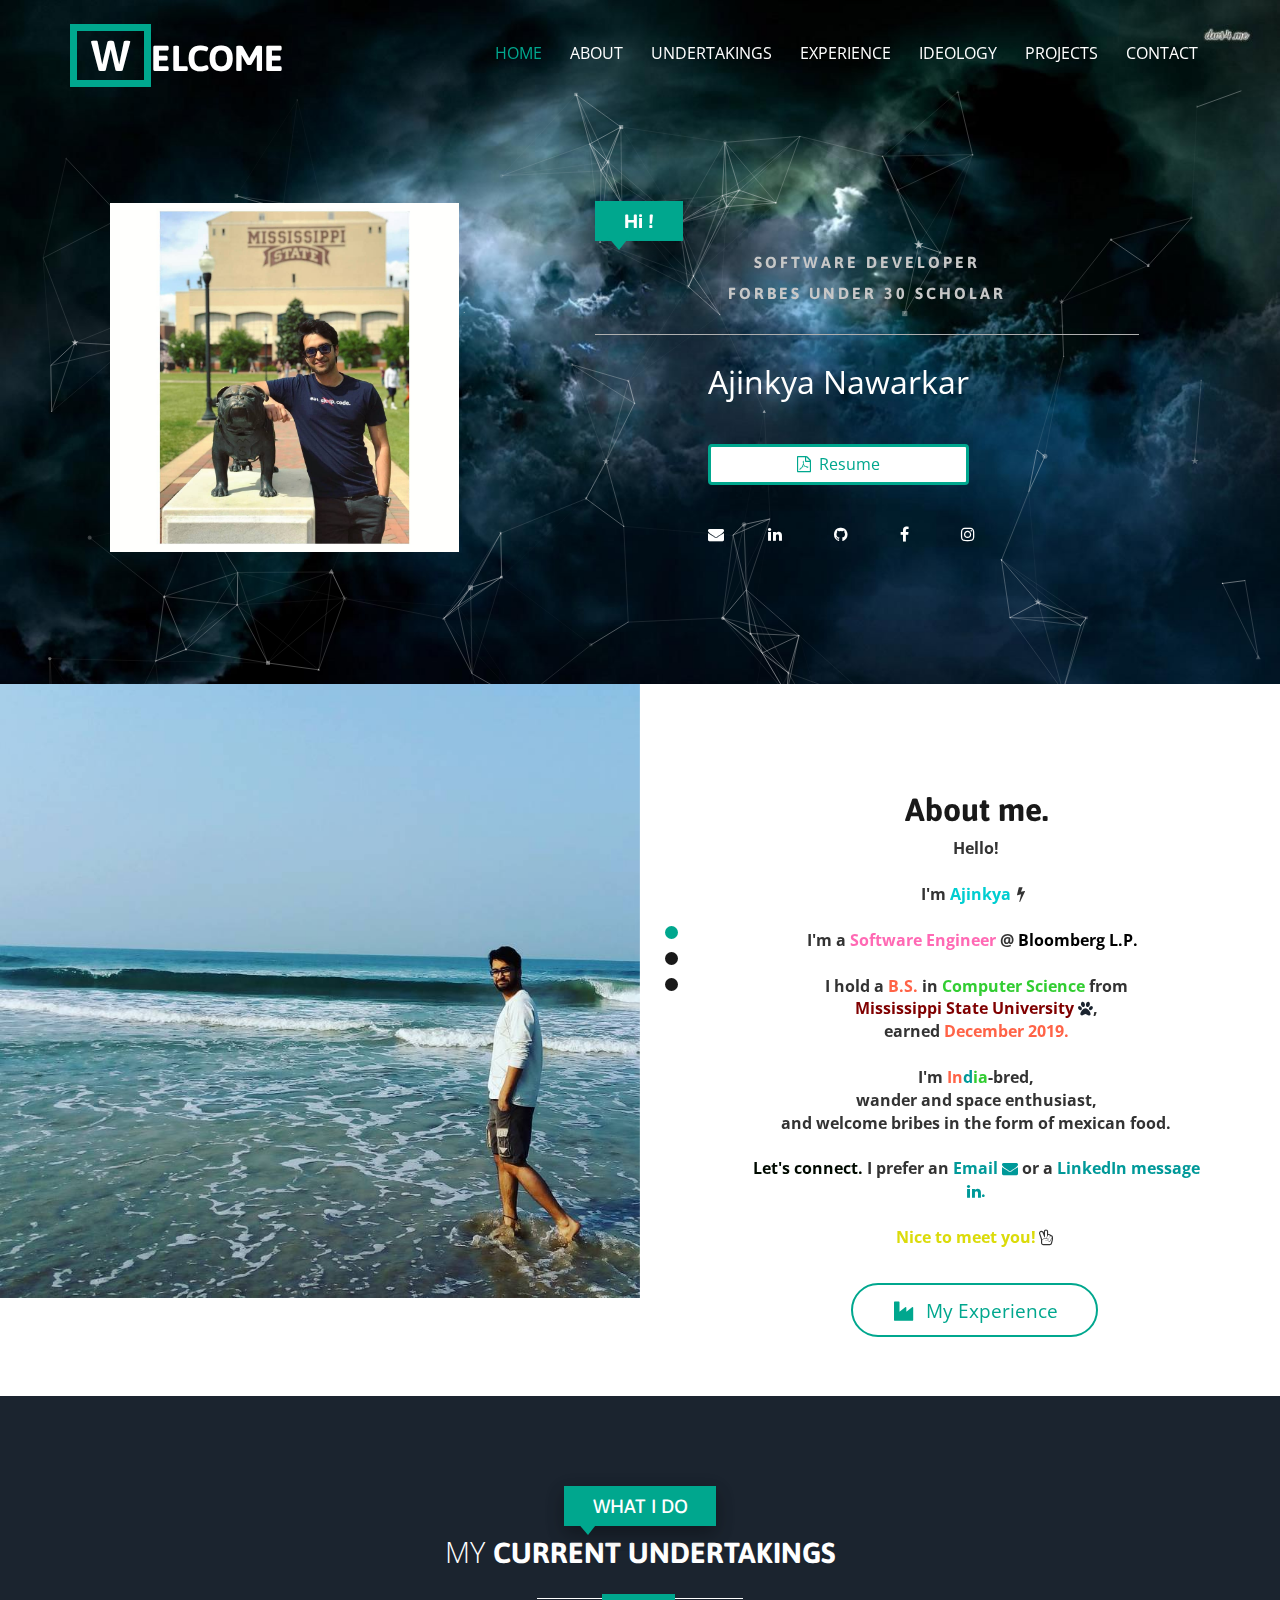
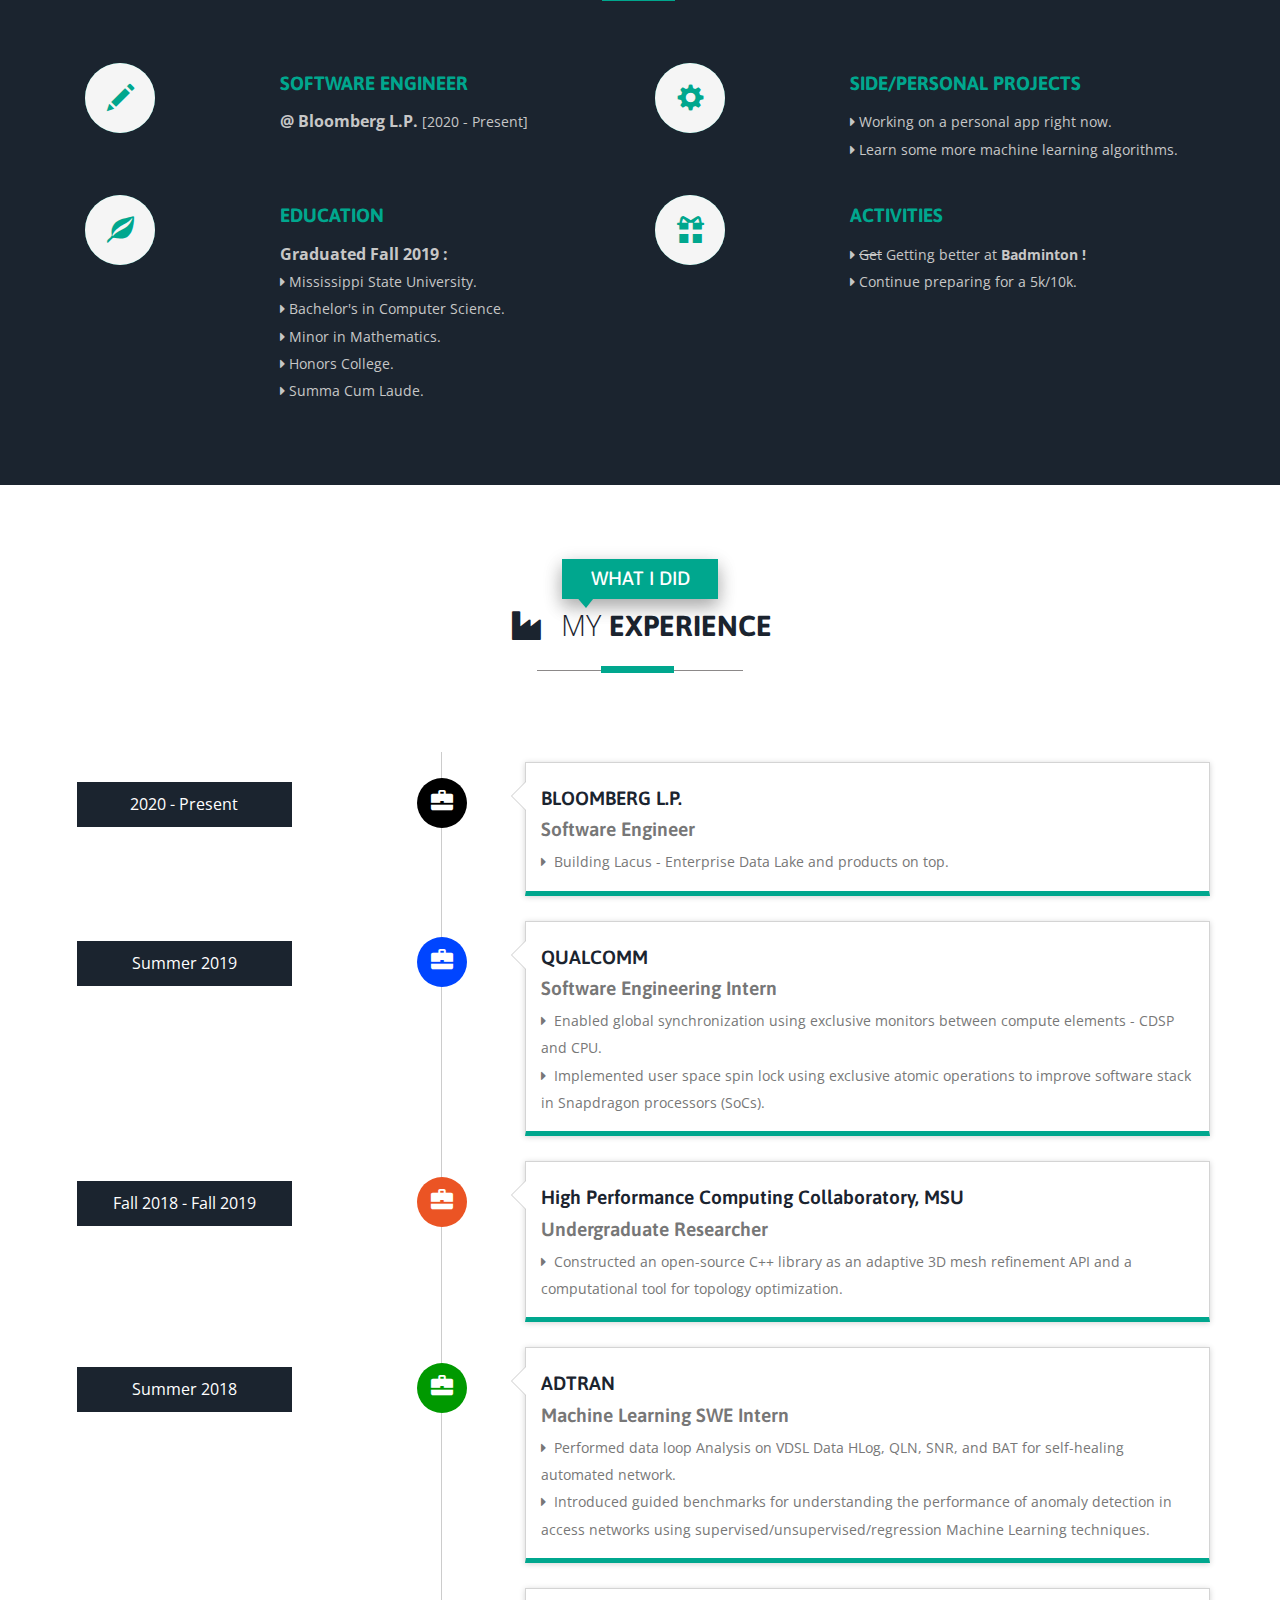
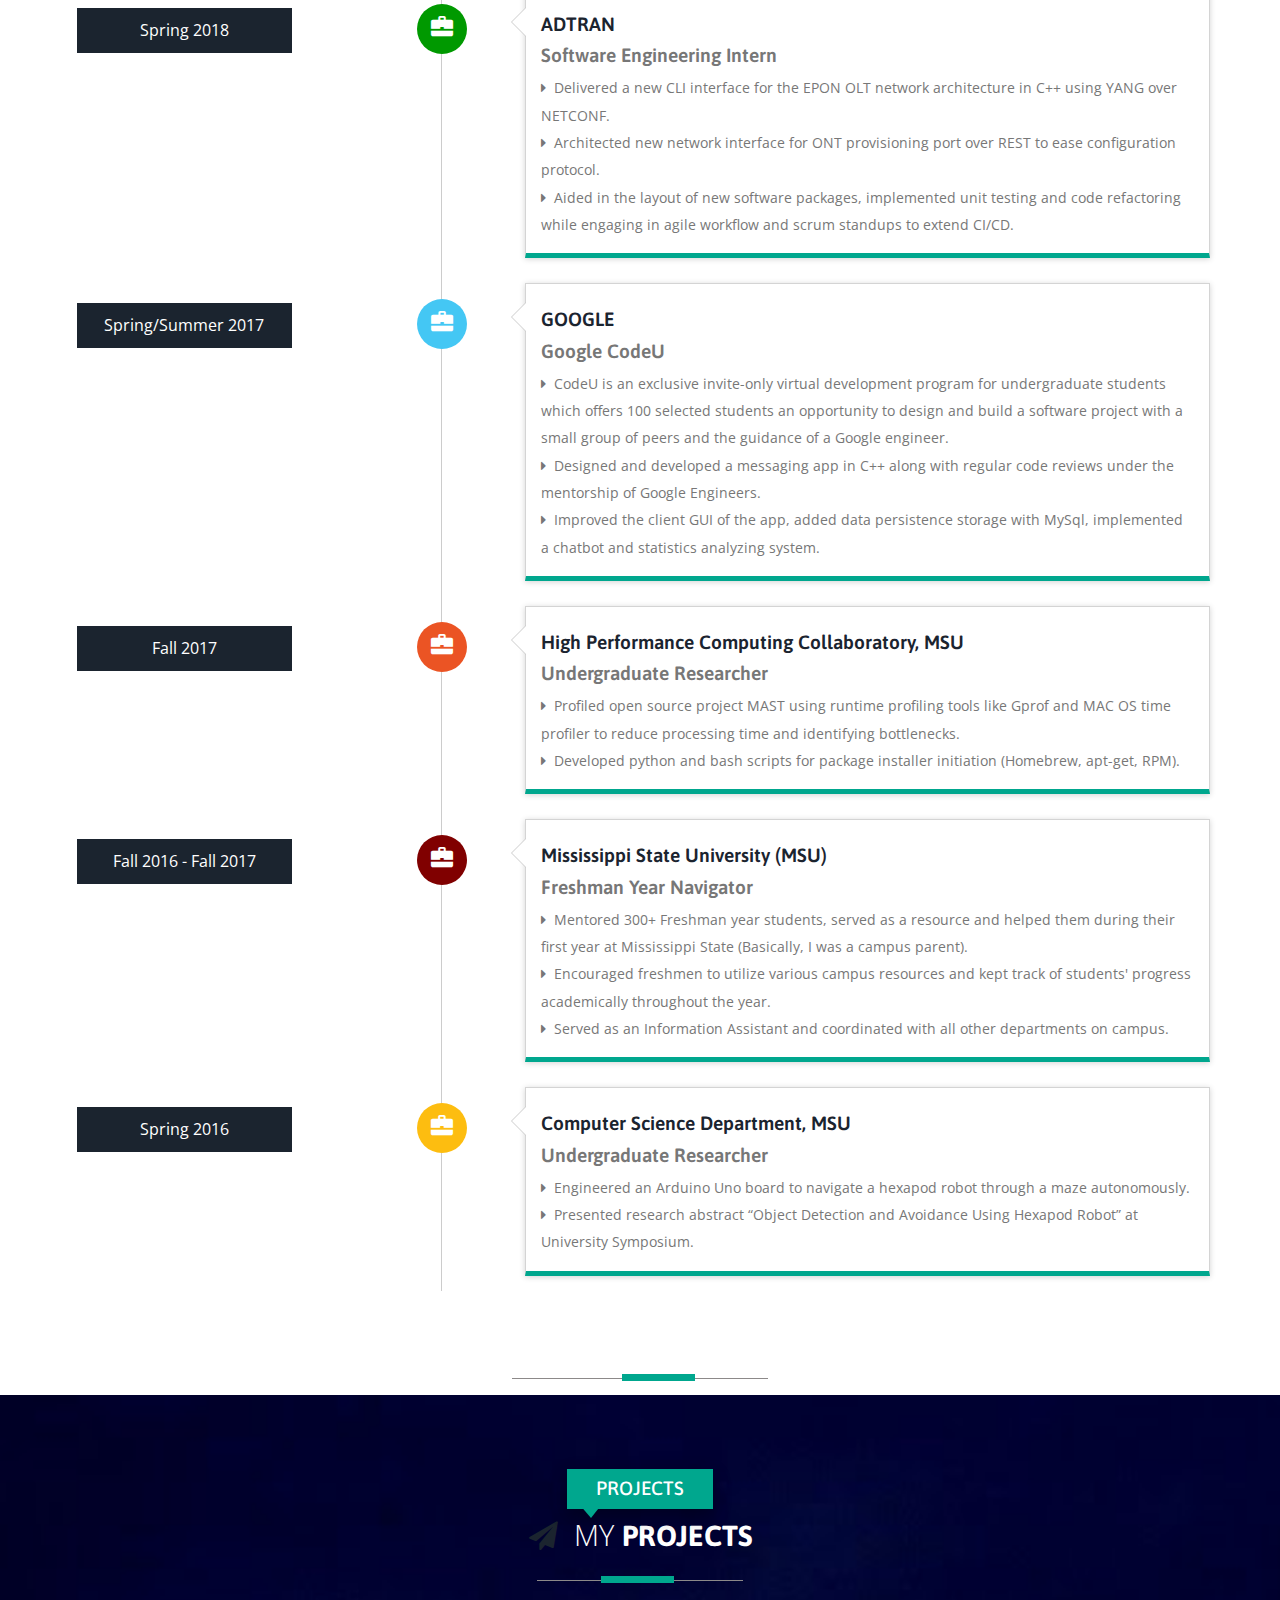
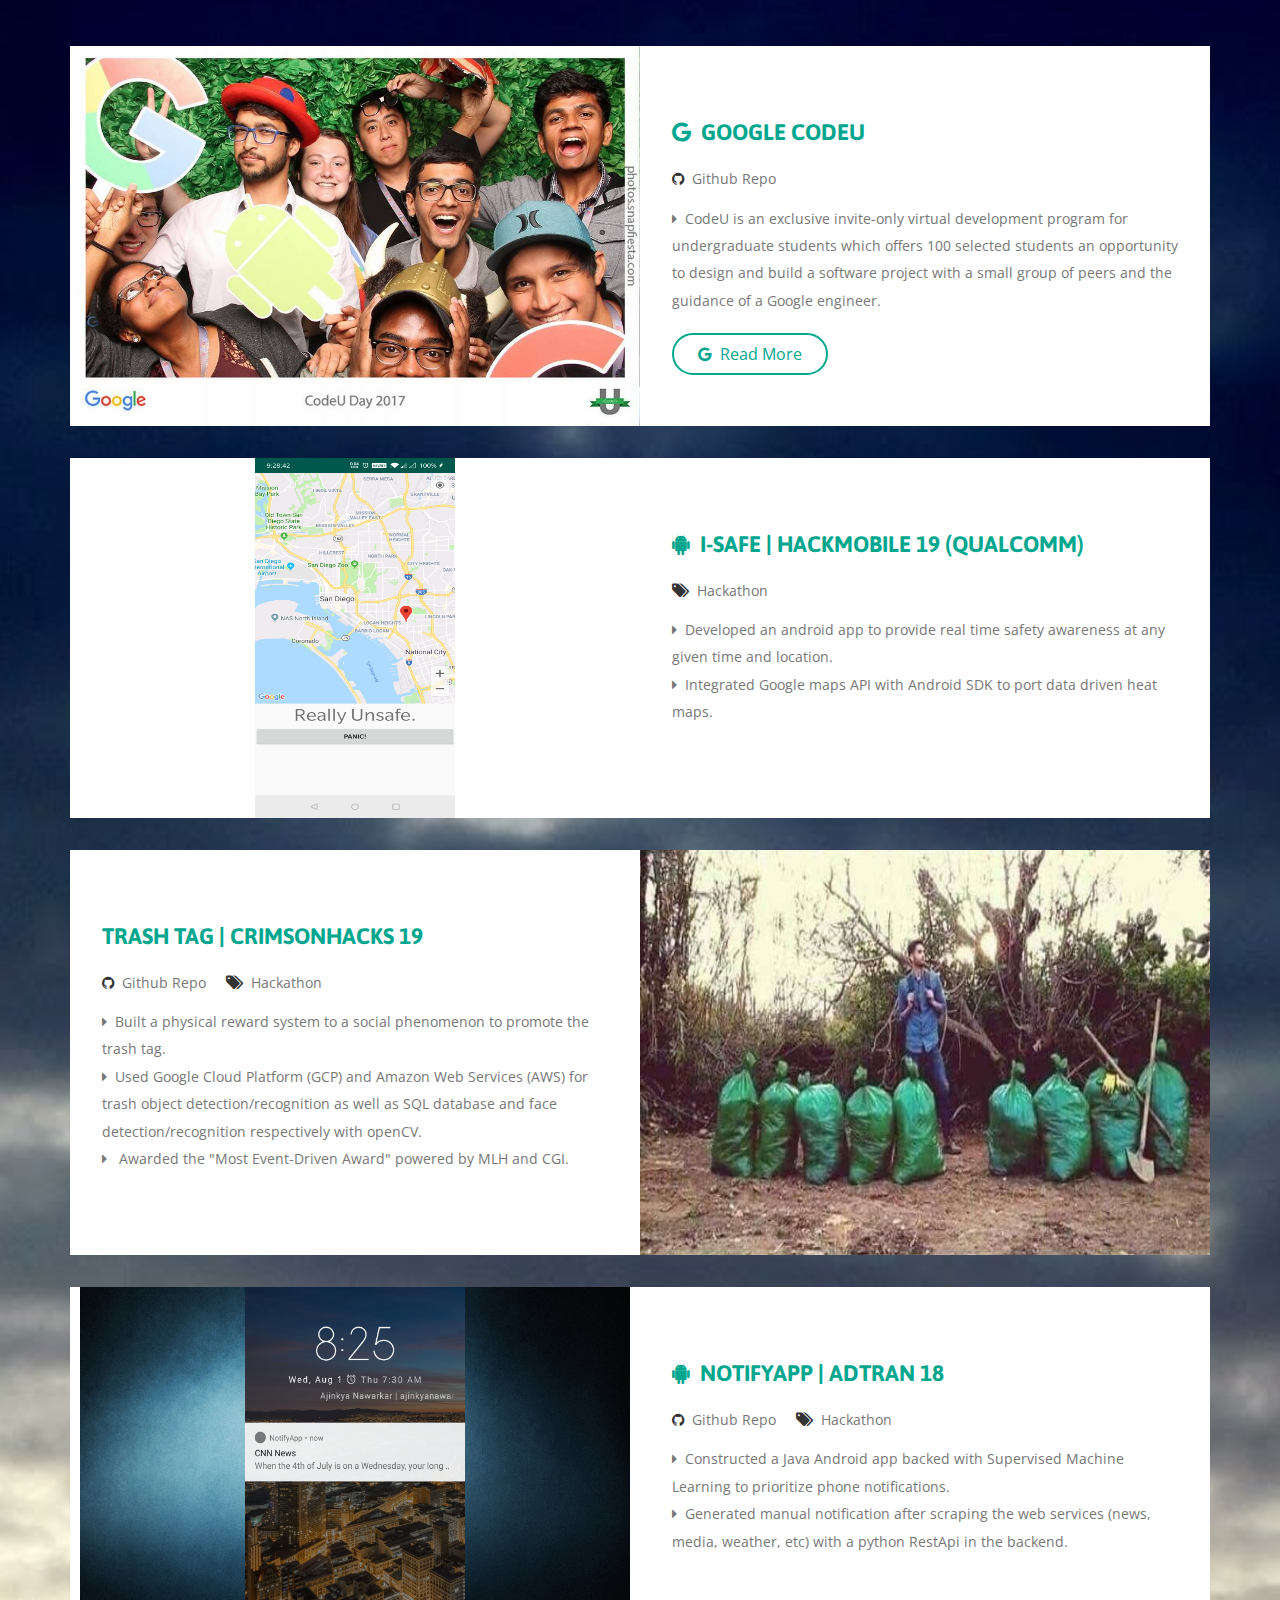
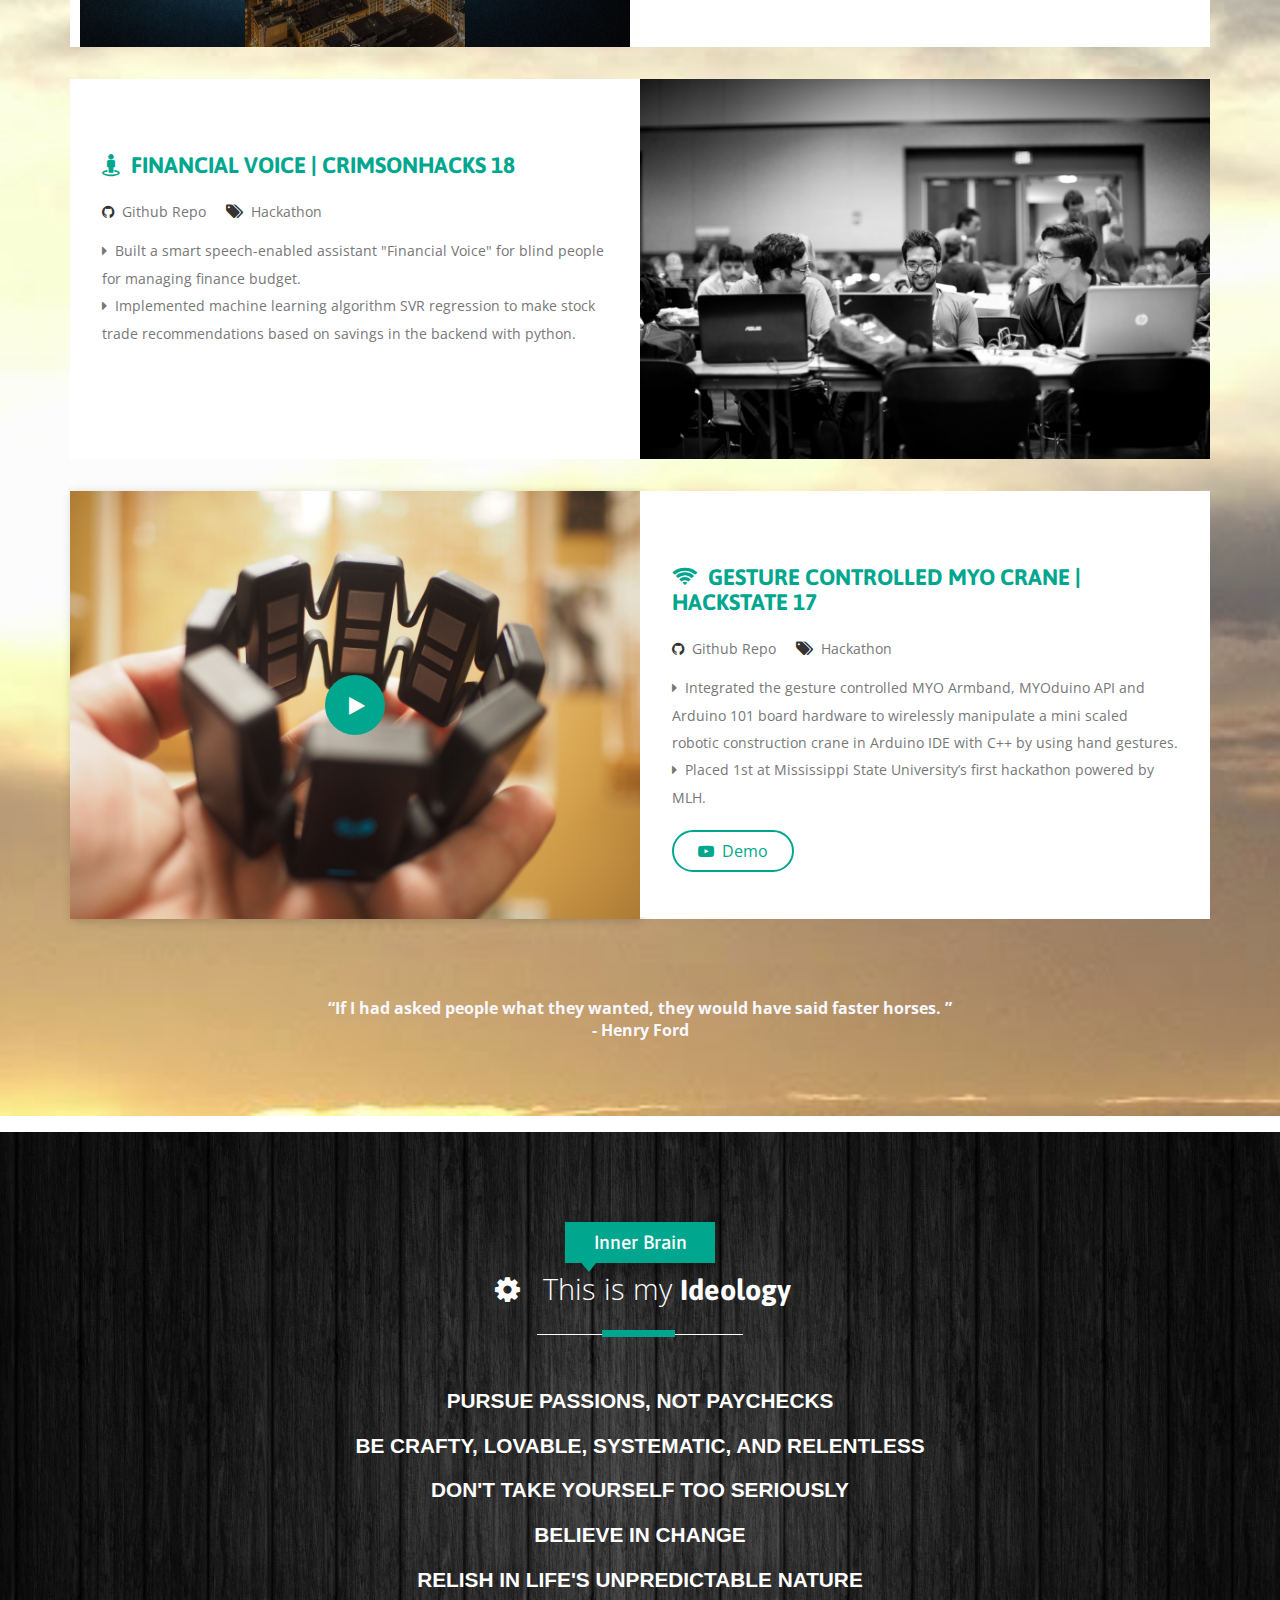
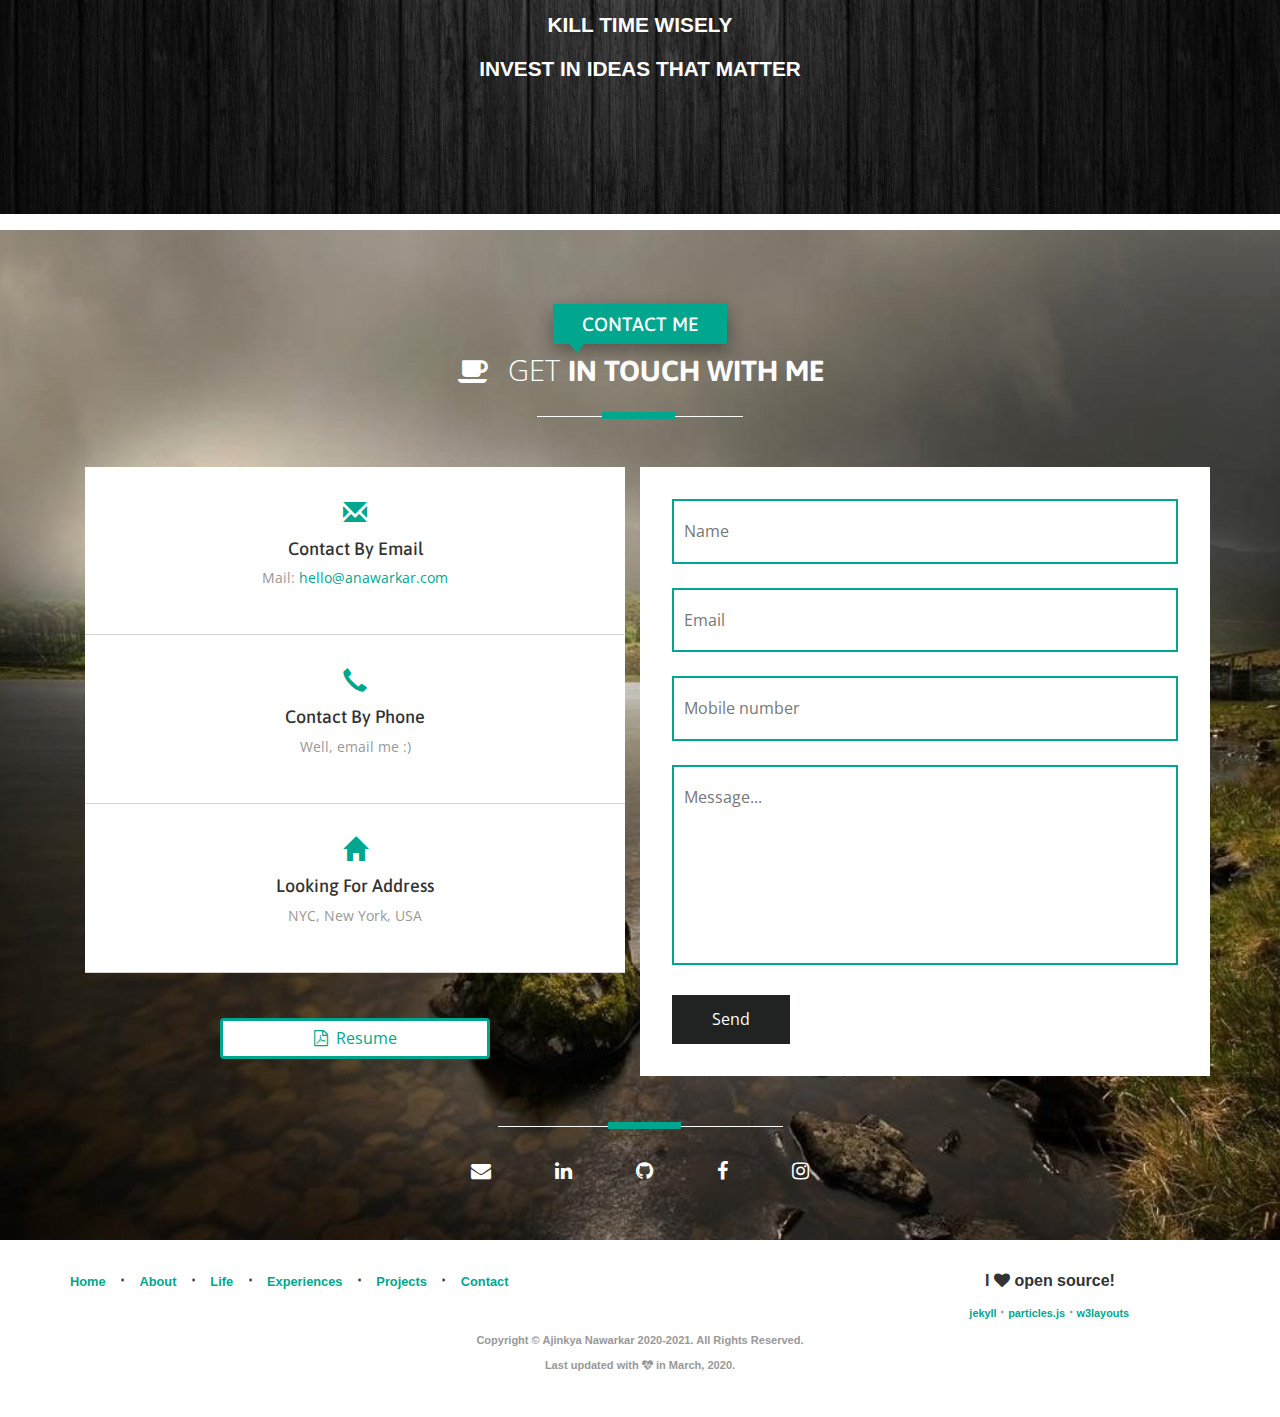
==== commit eca92a3c: "update" ====
--- a/index.html
+++ b/index.html
@@ -165,7 +165,7 @@
 													
 													<br>
 													
-													<center>I'm a <font color="HotPink">Software Engineer</font> <b>&nbsp;@&nbsp;<font color="black" style="background-color:white;">&nbsp;&nbsp;Bloomberg L.P.&nbsp;&nbsp;</font></b><br></center>
+													<center>I'm a <font color="HotPink">Software Engineer</font> <b>@<font color="black" style="background-color:white;">&nbsp;Bloomberg L.P.&nbsp;&nbsp;</font></b><br></center>
 
 													<br>
 													
@@ -383,7 +383,7 @@
 																	</div>
 																	<div class="timeline-body">
 																	  <p>
-                                                                        <!-- <i class="fa fa-caret-right" aria-hidden="true"></i>&nbsp;&nbsp;Enabled global synchronization using exclusive monitors between compute elements - CDSP and CPU  <br> -->
+                                                                        <i class="fa fa-caret-right" aria-hidden="true"></i>&nbsp;&nbsp;Building Lacus - Enterprise Data Lake and products on top.  <br>
                                                                       </p>
 																	</div>
 																  </div>
@@ -405,9 +405,9 @@
 																	</div>
 																	<div class="timeline-body">
 																	  <p>
-                                                                        <i class="fa fa-caret-right" aria-hidden="true"></i>&nbsp;&nbsp;Enabled global synchronization using exclusive monitors between compute elements - CDSP and CPU  <br>
+                                                                        <i class="fa fa-caret-right" aria-hidden="true"></i>&nbsp;&nbsp;Enabled global synchronization using exclusive monitors between compute elements - CDSP and CPU.  <br>
                                                                         <i class="fa fa-caret-right" aria-hidden="true"></i>&nbsp;&nbsp;Implemented user space spin lock using exclusive atomic operations to improve software stack in
-																		Snapdragon processors (SoCs)<br>
+																		Snapdragon processors (SoCs).<br>
                                                                       </p>
 																	</div>
 																  </div>
@@ -429,7 +429,7 @@
 																	</div>
 																	<div class="timeline-body">
 																	  <p>
-                                                                        <i class="fa fa-caret-right" aria-hidden="true"></i>&nbsp;&nbsp;Constructed an open-source C++ library as an adaptive 3D mesh refinement API and a computational tool for topology optimization<br>
+                                                                        <i class="fa fa-caret-right" aria-hidden="true"></i>&nbsp;&nbsp;Constructed an open-source C++ library as an adaptive 3D mesh refinement API and a computational tool for topology optimization.<br>
                                                                       </p>
 																	</div>
 																  </div>
@@ -451,8 +451,8 @@
 																	</div>
 																	<div class="timeline-body">
 																	  <p>
-                                                                        <i class="fa fa-caret-right" aria-hidden="true"></i>&nbsp;&nbsp;Performed data loop Analysis on VDSL Data HLog, QLN, SNR, and BAT for self-healing automated network <br>
-                                                                        <i class="fa fa-caret-right" aria-hidden="true"></i>&nbsp;&nbsp;Introduced guided benchmarks for understanding the performance of anomaly detection in access networks using supervised/unsupervised/regression Machine Learning techniques <br>
+                                                                        <i class="fa fa-caret-right" aria-hidden="true"></i>&nbsp;&nbsp;Performed data loop Analysis on VDSL Data HLog, QLN, SNR, and BAT for self-healing automated network. <br>
+                                                                        <i class="fa fa-caret-right" aria-hidden="true"></i>&nbsp;&nbsp;Introduced guided benchmarks for understanding the performance of anomaly detection in access networks using supervised/unsupervised/regression Machine Learning techniques. <br>
                                                                       </p>
 																	</div>
 																  </div>
@@ -474,9 +474,9 @@
 																	</div>
 																	<div class="timeline-body">
 																	  <p>
-                                                                        <i class="fa fa-caret-right" aria-hidden="true"></i>&nbsp;&nbsp;Delivered a new CLI interface for the EPON OLT network architecture in C++ using YANG over NETCONF <br>
-                                                                        <i class="fa fa-caret-right" aria-hidden="true"></i>&nbsp;&nbsp;Architected new network interface for ONT provisioning port over REST to ease configuration protocol<br>
-                                                                        <i class="fa fa-caret-right" aria-hidden="true"></i>&nbsp;&nbsp;Aided in the layout of new software packages, implemented unit testing and code refactoring while engaging in agile workflow and scrum standups to extend CI/CD<br>     
+                                                                        <i class="fa fa-caret-right" aria-hidden="true"></i>&nbsp;&nbsp;Delivered a new CLI interface for the EPON OLT network architecture in C++ using YANG over NETCONF. <br>
+                                                                        <i class="fa fa-caret-right" aria-hidden="true"></i>&nbsp;&nbsp;Architected new network interface for ONT provisioning port over REST to ease configuration protocol.<br>
+                                                                        <i class="fa fa-caret-right" aria-hidden="true"></i>&nbsp;&nbsp;Aided in the layout of new software packages, implemented unit testing and code refactoring while engaging in agile workflow and scrum standups to extend CI/CD.<br>     
                                                                       </p>
 																	</div>
 																  </div>
@@ -498,9 +498,9 @@
 																	</div>
 																	<div class="timeline-body">
 																	  <p>
-                                                                        <i class="fa fa-caret-right" aria-hidden="true"></i>&nbsp;&nbsp;CodeU is an exclusive invite-only virtual development program for undergraduate students which offers 100 selected students an opportunity to design and build a software project with a small group of peers and the guidance of a Google engineer<br>
-                                                                        <i class="fa fa-caret-right" aria-hidden="true"></i>&nbsp;&nbsp;Designed and developed a messaging app in C++ along with regular code reviews under the mentorship of Google Engineers <br>
-                                                                        <i class="fa fa-caret-right" aria-hidden="true"></i>&nbsp;&nbsp;Improved the client GUI of the app, added data persistence storage with MySql, implemented a chatbot and statistics analyzing system<br>
+                                                                        <i class="fa fa-caret-right" aria-hidden="true"></i>&nbsp;&nbsp;CodeU is an exclusive invite-only virtual development program for undergraduate students which offers 100 selected students an opportunity to design and build a software project with a small group of peers and the guidance of a Google engineer.<br>
+                                                                        <i class="fa fa-caret-right" aria-hidden="true"></i>&nbsp;&nbsp;Designed and developed a messaging app in C++ along with regular code reviews under the mentorship of Google Engineers. <br>
+                                                                        <i class="fa fa-caret-right" aria-hidden="true"></i>&nbsp;&nbsp;Improved the client GUI of the app, added data persistence storage with MySql, implemented a chatbot and statistics analyzing system.<br>
                                                                       </p>
 																	</div>
 																  </div>
@@ -522,8 +522,8 @@
 																	</div>
 																	<div class="timeline-body">
 																	  <p>
-                                                                        <i class="fa fa-caret-right" aria-hidden="true"></i>&nbsp;&nbsp;Profiled open source project MAST using runtime profiling tools like Gprof and MAC OS time profiler to reduce processing time and identifying bottlenecks<br>
-                                                                        <i class="fa fa-caret-right" aria-hidden="true"></i>&nbsp;&nbsp;Developed python and bash scripts for package installer initiation (Homebrew, apt-get, RPM)<br>
+                                                                        <i class="fa fa-caret-right" aria-hidden="true"></i>&nbsp;&nbsp;Profiled open source project MAST using runtime profiling tools like Gprof and MAC OS time profiler to reduce processing time and identifying bottlenecks.<br>
+                                                                        <i class="fa fa-caret-right" aria-hidden="true"></i>&nbsp;&nbsp;Developed python and bash scripts for package installer initiation (Homebrew, apt-get, RPM).<br>
                                                                       </p>
 																	</div>
 																  </div>
@@ -545,9 +545,9 @@
 																	</div>
 																	<div class="timeline-body">
 																	  <p>
-                                                                        <i class="fa fa-caret-right" aria-hidden="true"></i>&nbsp;&nbsp;Mentored 300+ Freshman year students, served as a resource and helped them during their first year at Mississippi State (Basically, I was a campus parent)<br>
-                                                                        <i class="fa fa-caret-right" aria-hidden="true"></i>&nbsp;&nbsp;Encouraged freshmen to utilize various campus resources and kept track of students' progress academically throughout the year<br>
-                                                                        <i class="fa fa-caret-right" aria-hidden="true"></i>&nbsp;&nbsp;Served as an Information Assistant and coordinated with all other departments on campus<br>
+                                                                        <i class="fa fa-caret-right" aria-hidden="true"></i>&nbsp;&nbsp;Mentored 300+ Freshman year students, served as a resource and helped them during their first year at Mississippi State (Basically, I was a campus parent).<br>
+                                                                        <i class="fa fa-caret-right" aria-hidden="true"></i>&nbsp;&nbsp;Encouraged freshmen to utilize various campus resources and kept track of students' progress academically throughout the year.<br>
+                                                                        <i class="fa fa-caret-right" aria-hidden="true"></i>&nbsp;&nbsp;Served as an Information Assistant and coordinated with all other departments on campus.<br>
                                                                       </p>
 																	</div>
 																  </div>
@@ -569,8 +569,8 @@
                                                                     </div>
                                                                     <div class="timeline-body">
                                                                       <p>
-                                                                        <i class="fa fa-caret-right" aria-hidden="true"></i>&nbsp;&nbsp;Engineered an Arduino Uno board to navigate a hexapod robot through a maze autonomously<br>
-                                                                        <i class="fa fa-caret-right" aria-hidden="true"></i>&nbsp;&nbsp;Presented research abstract “Object Detection and Avoidance Using Hexapod Robot” at University Symposium<br>
+                                                                        <i class="fa fa-caret-right" aria-hidden="true"></i>&nbsp;&nbsp;Engineered an Arduino Uno board to navigate a hexapod robot through a maze autonomously.<br>
+                                                                        <i class="fa fa-caret-right" aria-hidden="true"></i>&nbsp;&nbsp;Presented research abstract “Object Detection and Avoidance Using Hexapod Robot” at University Symposium.<br>
                                                                       </p>
                                                                     </div>
                                                                   </div>
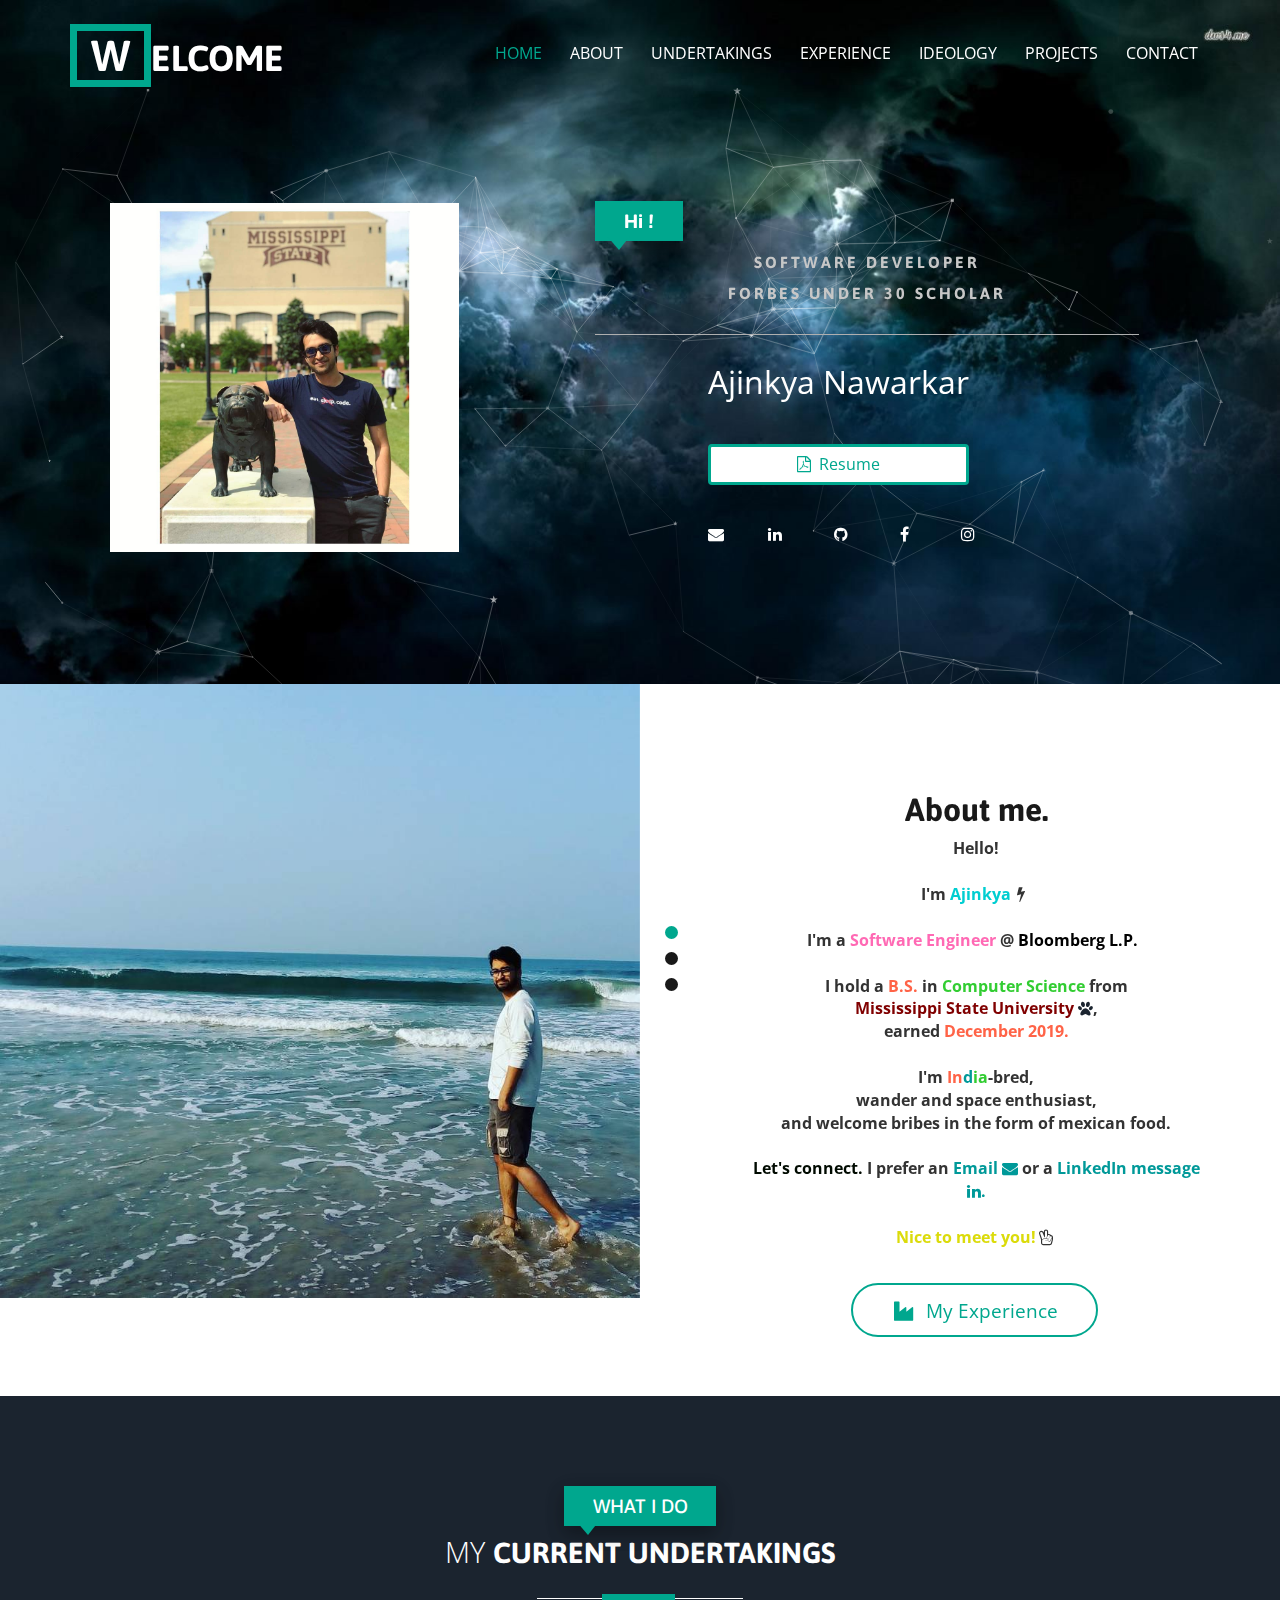
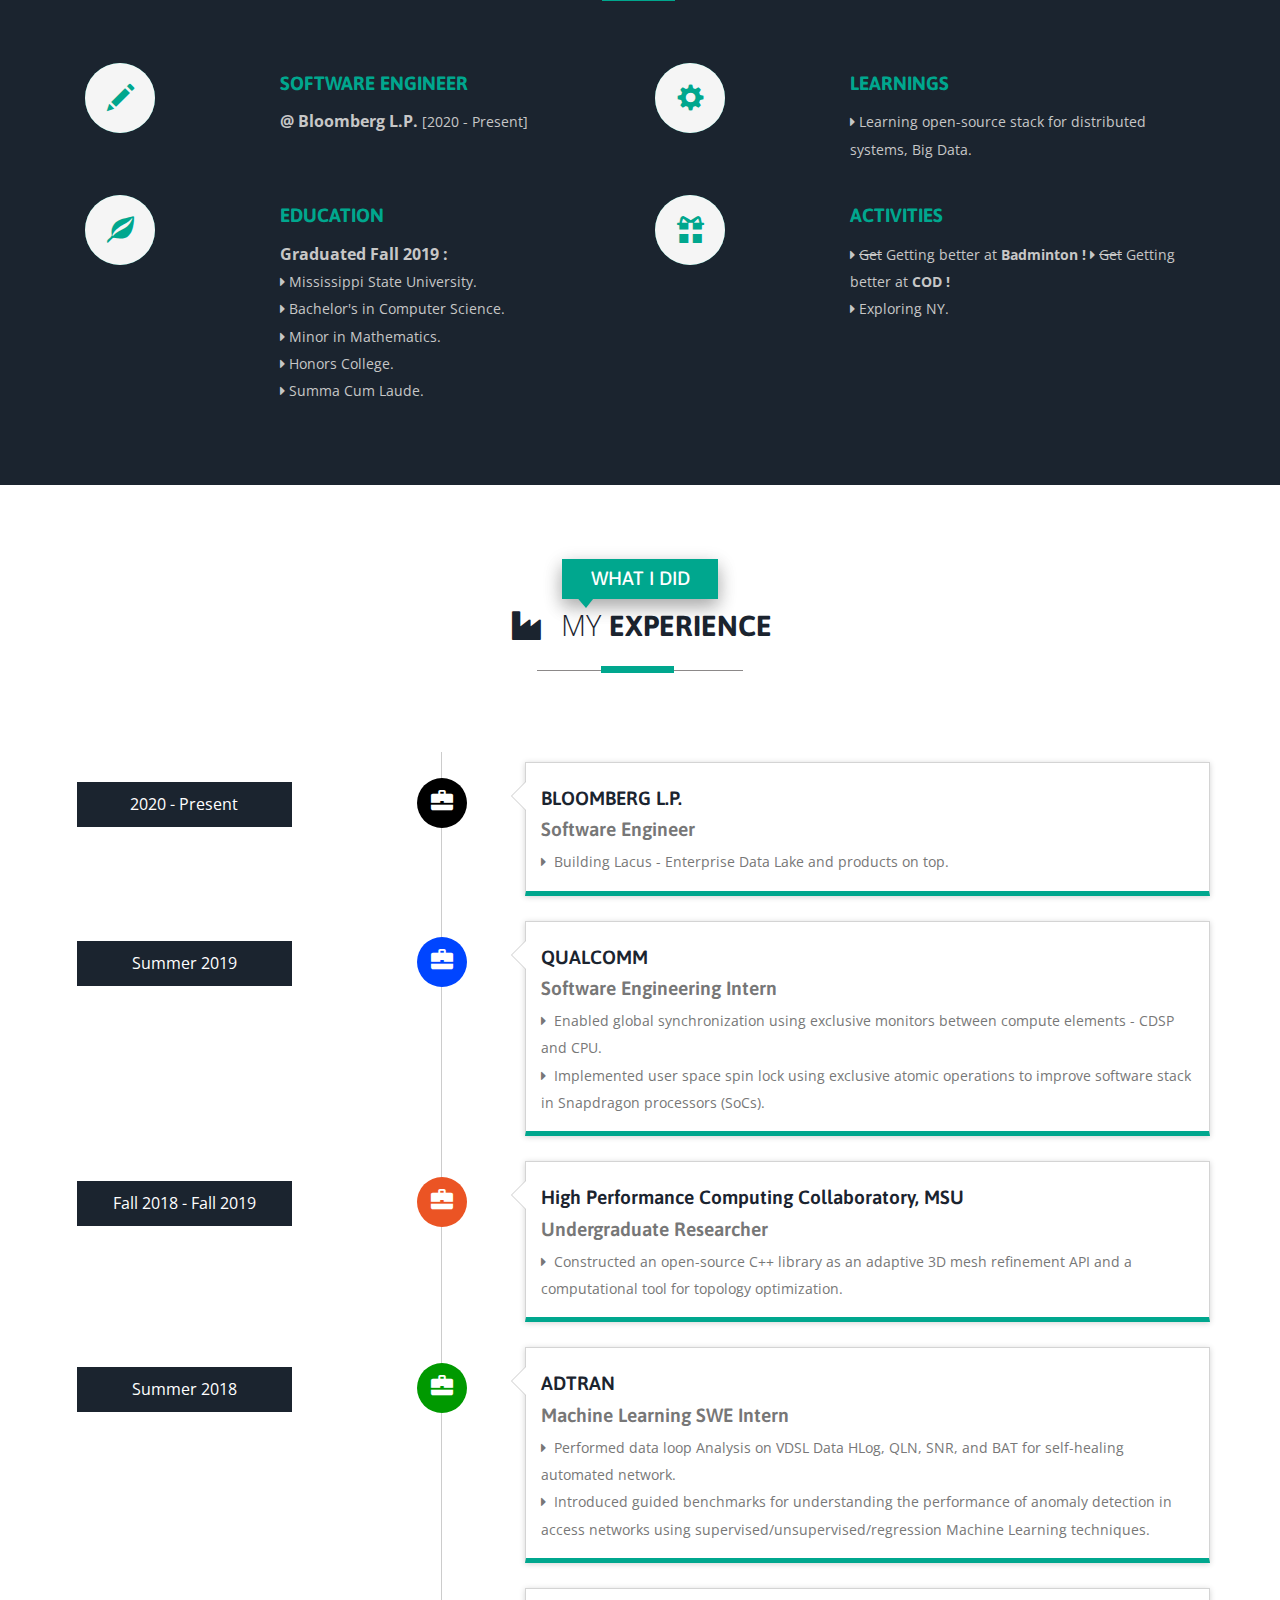
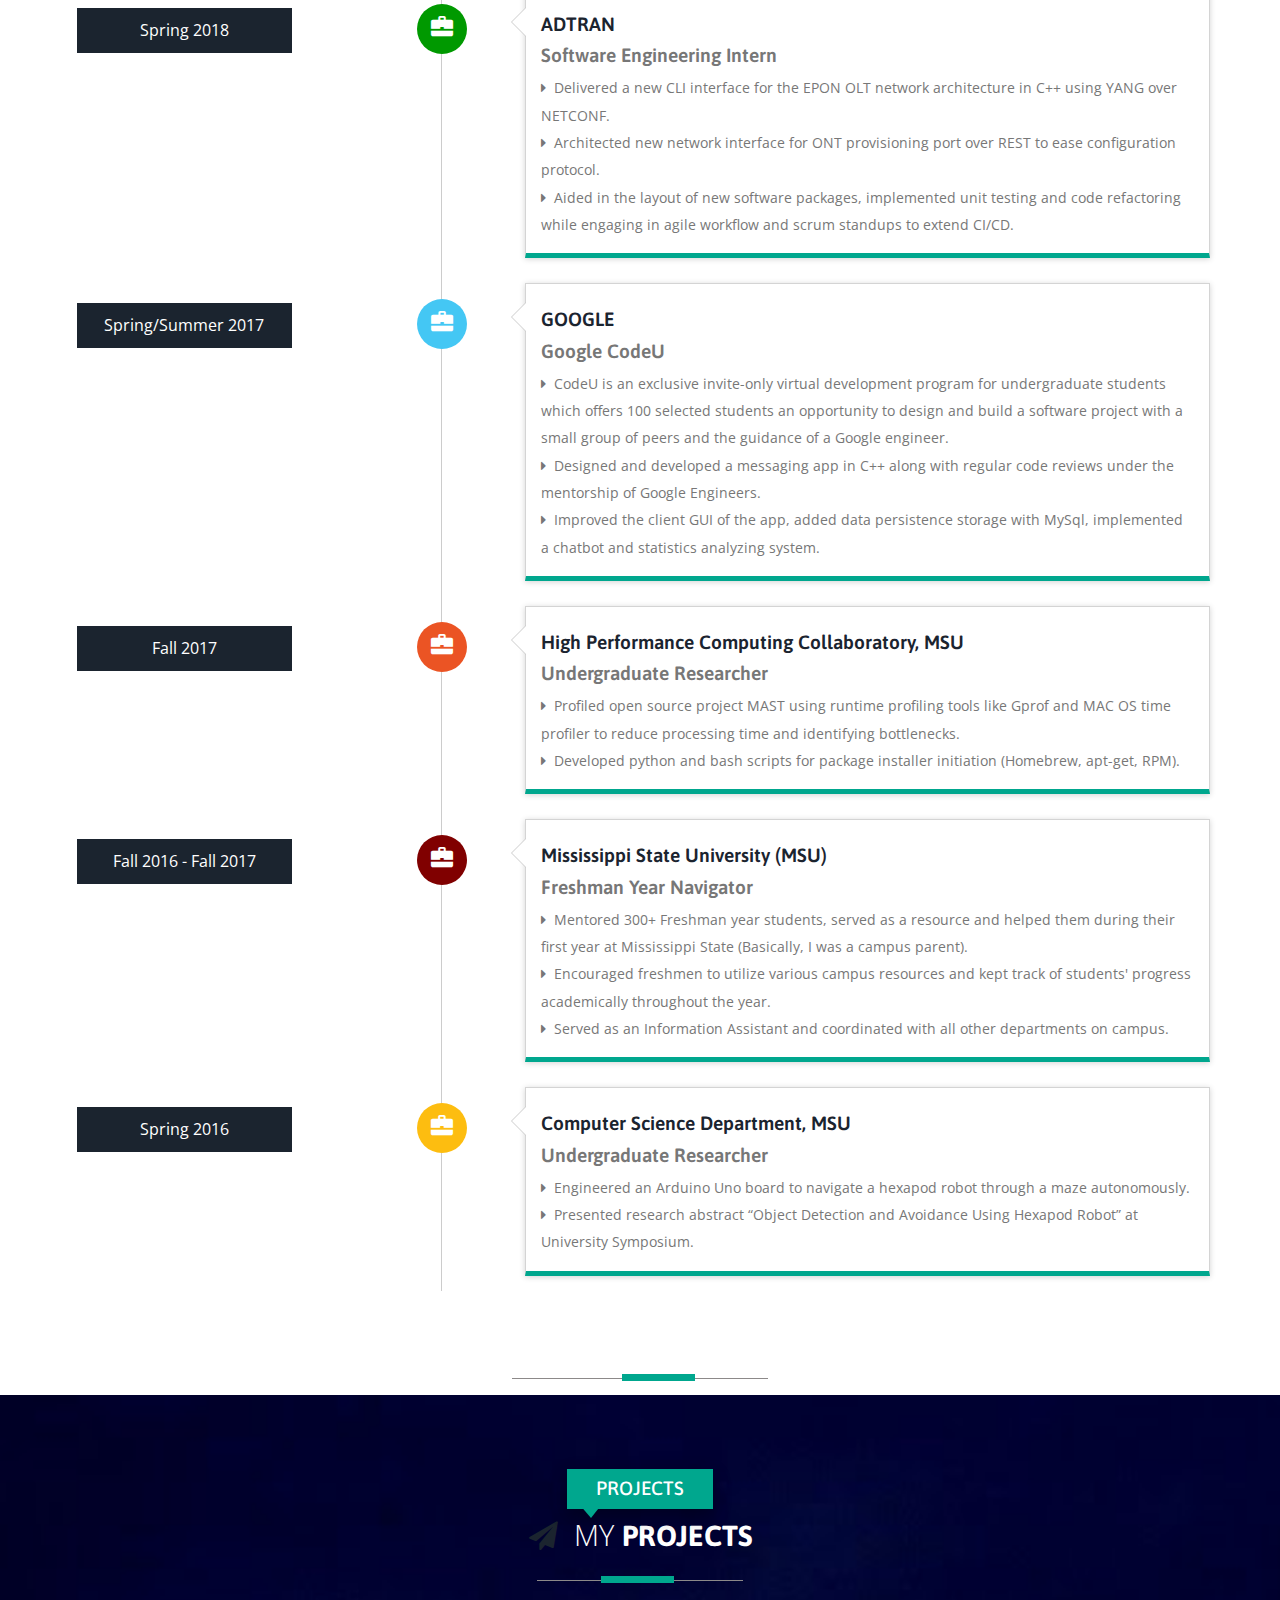
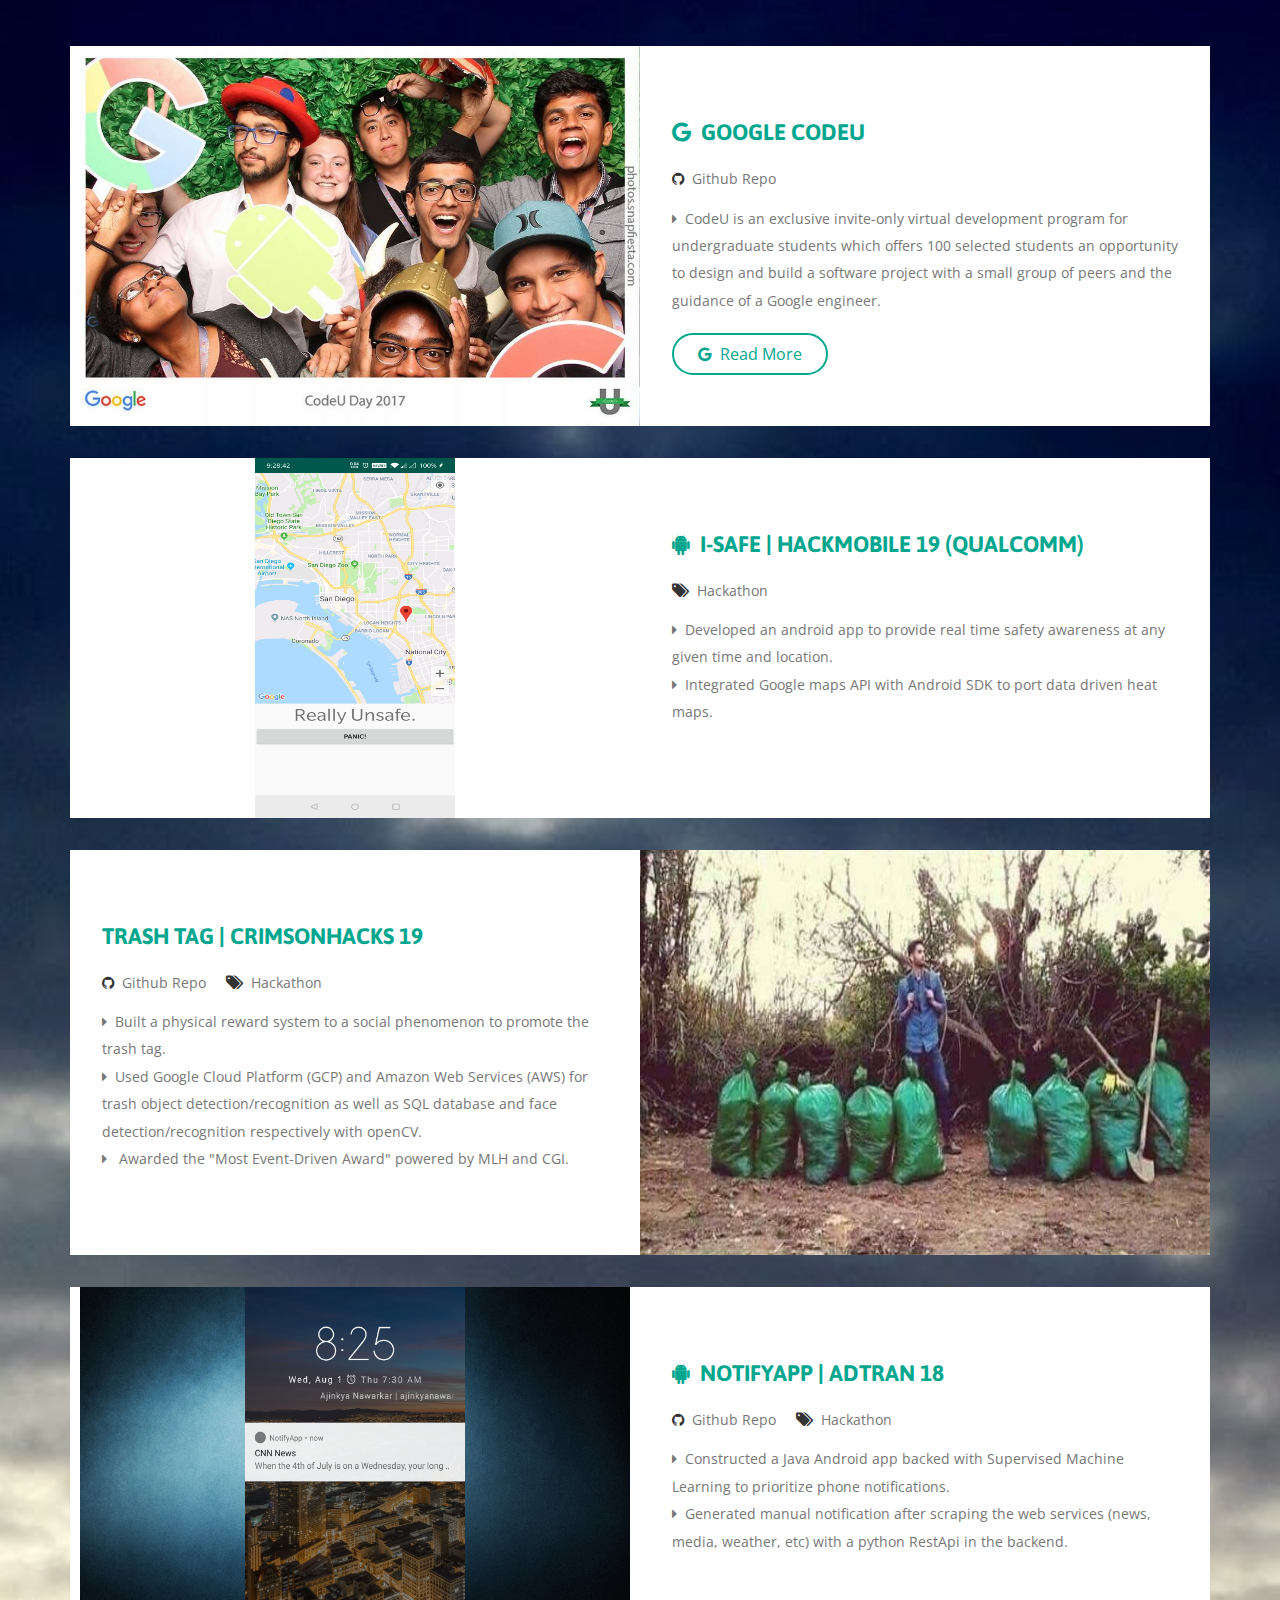
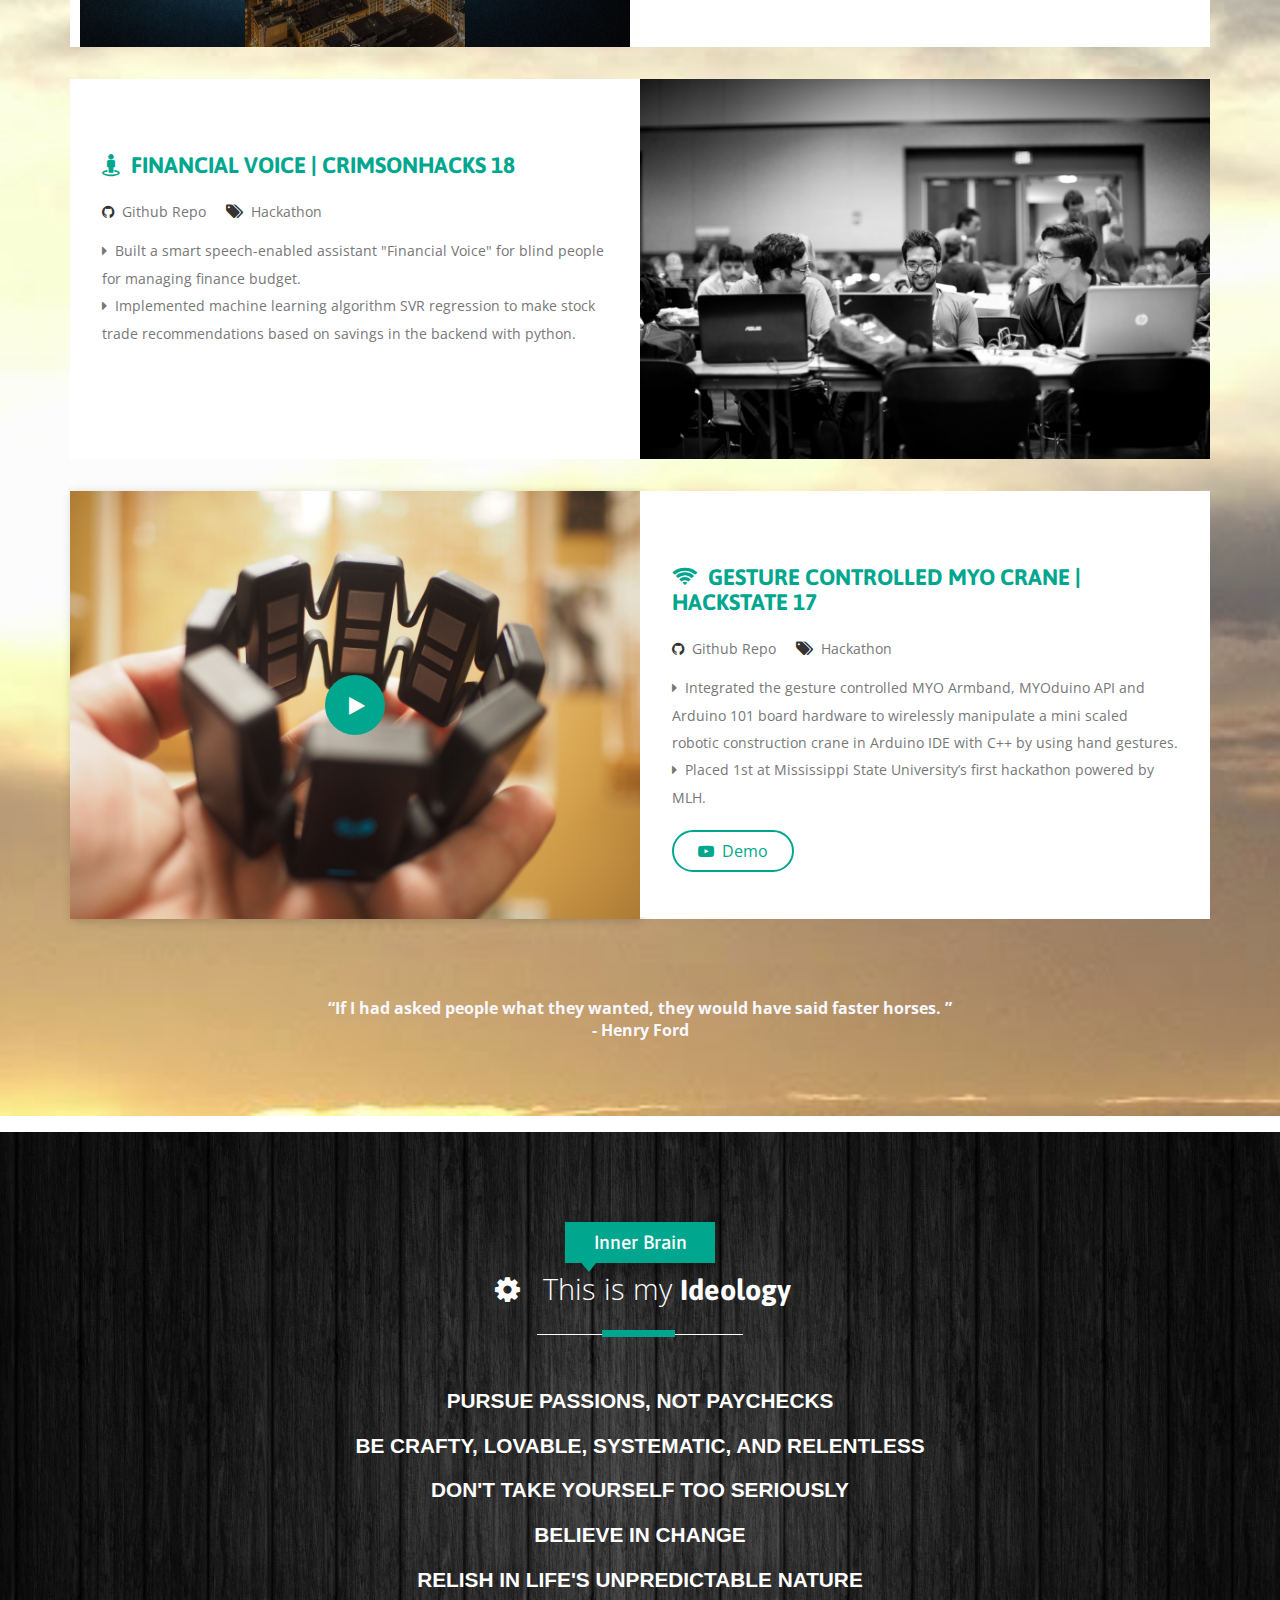
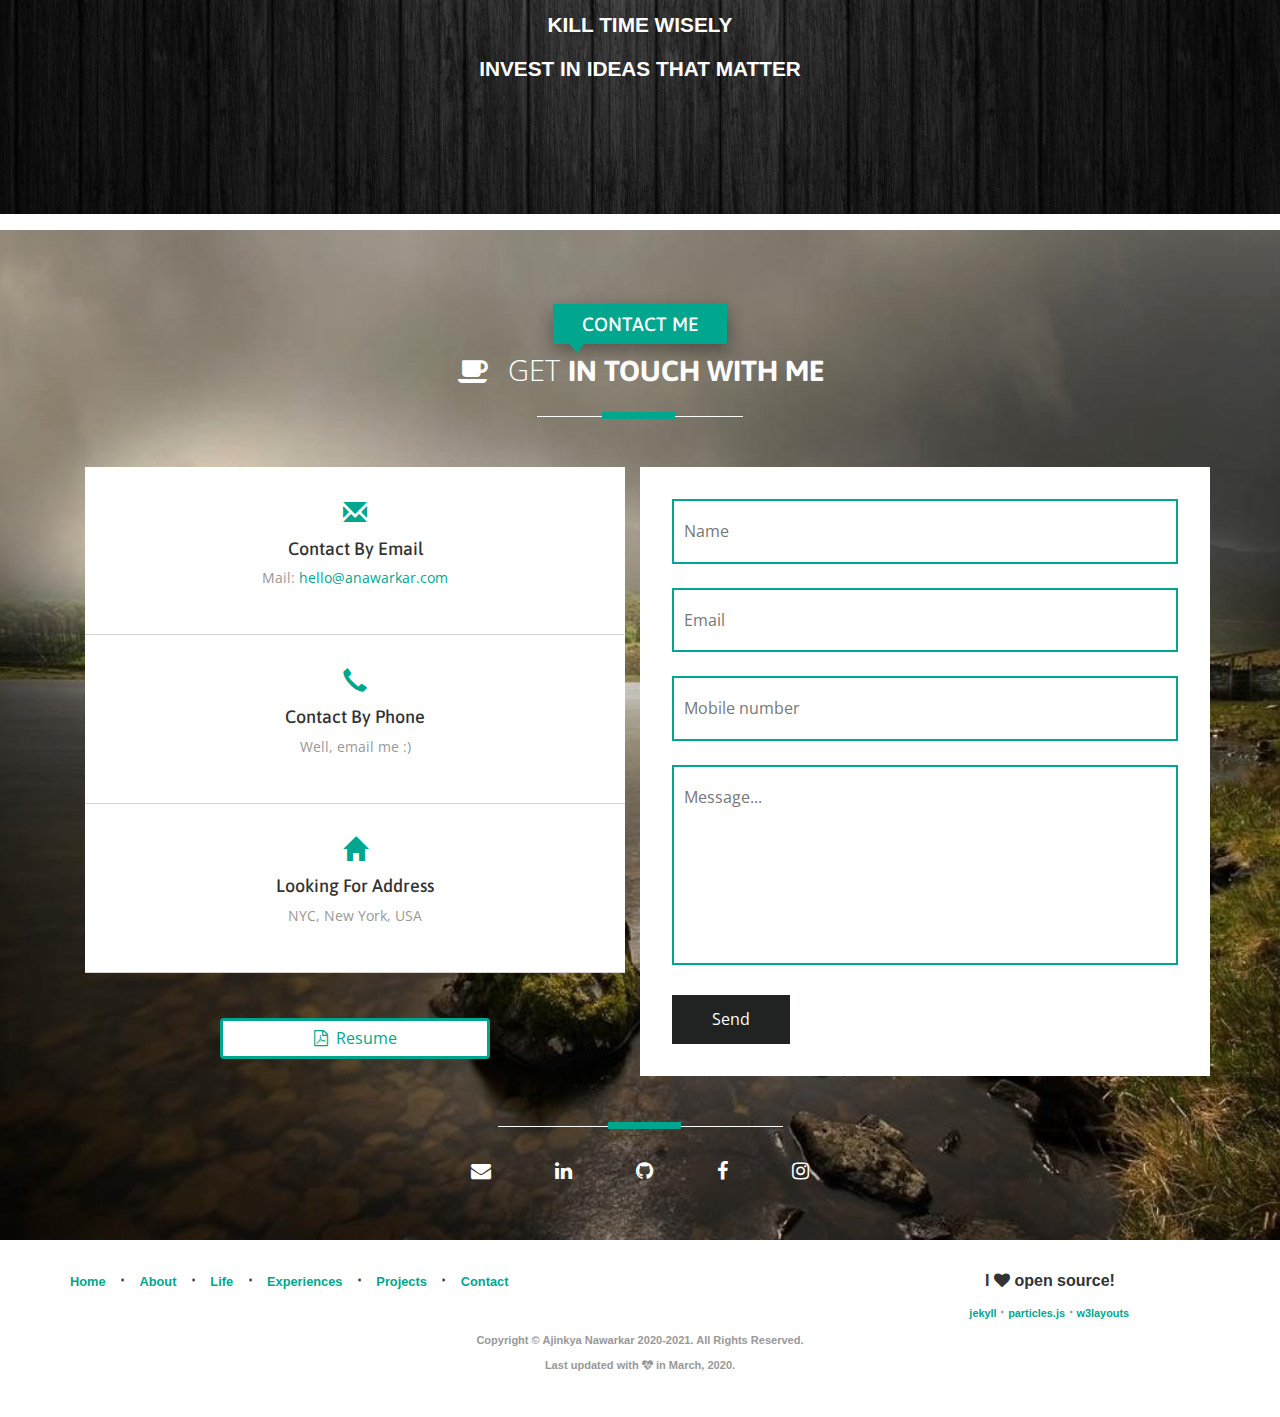
==== commit ccf9a6a9: "update" ====
--- a/index.html
+++ b/index.html
@@ -306,10 +306,10 @@
 						</div>
 					</div>
 					<div class="col-xs-8 wthree_about_right_grid_right">
-						<h4>Side/Personal Projects</h4>
+						<h4>Learnings</h4>
 						<p>
-                            <i class="fa fa-caret-right" aria-hidden="true"></i>&nbsp;Working on a personal app right now.
-                            <br><i class="fa fa-caret-right" aria-hidden="true"></i>&nbsp;Learn some more machine learning algorithms.
+                            <i class="fa fa-caret-right" aria-hidden="true"></i>&nbsp;Learning open-source stack for distributed systems, Big Data. 
+                            <!-- <br><i class="fa fa-caret-right" aria-hidden="true"></i>&nbsp;Learn some more machine learning algorithms. -->
                         </p>
 					</div>
 					<div class="clearfix"> </div>
@@ -343,7 +343,8 @@
 						<h4>Activities</h4>
 						<p> 
                             <i class="fa fa-caret-right" aria-hidden="true"></i>&nbsp;<strike>Get</strike> Getting better at<b> Badminton ! </b>
-                            <br><i class="fa fa-caret-right" aria-hidden="true"></i>&nbsp;Continue preparing for a 5k/10k. 
+                            <i class="fa fa-caret-right" aria-hidden="true"></i>&nbsp;<strike>Get</strike> Getting better at<b> COD ! </b>
+							<br><i class="fa fa-caret-right" aria-hidden="true"></i>&nbsp;Exploring NY. 
                         </p>
 					</div>
 					<div class="clearfix"> </div>
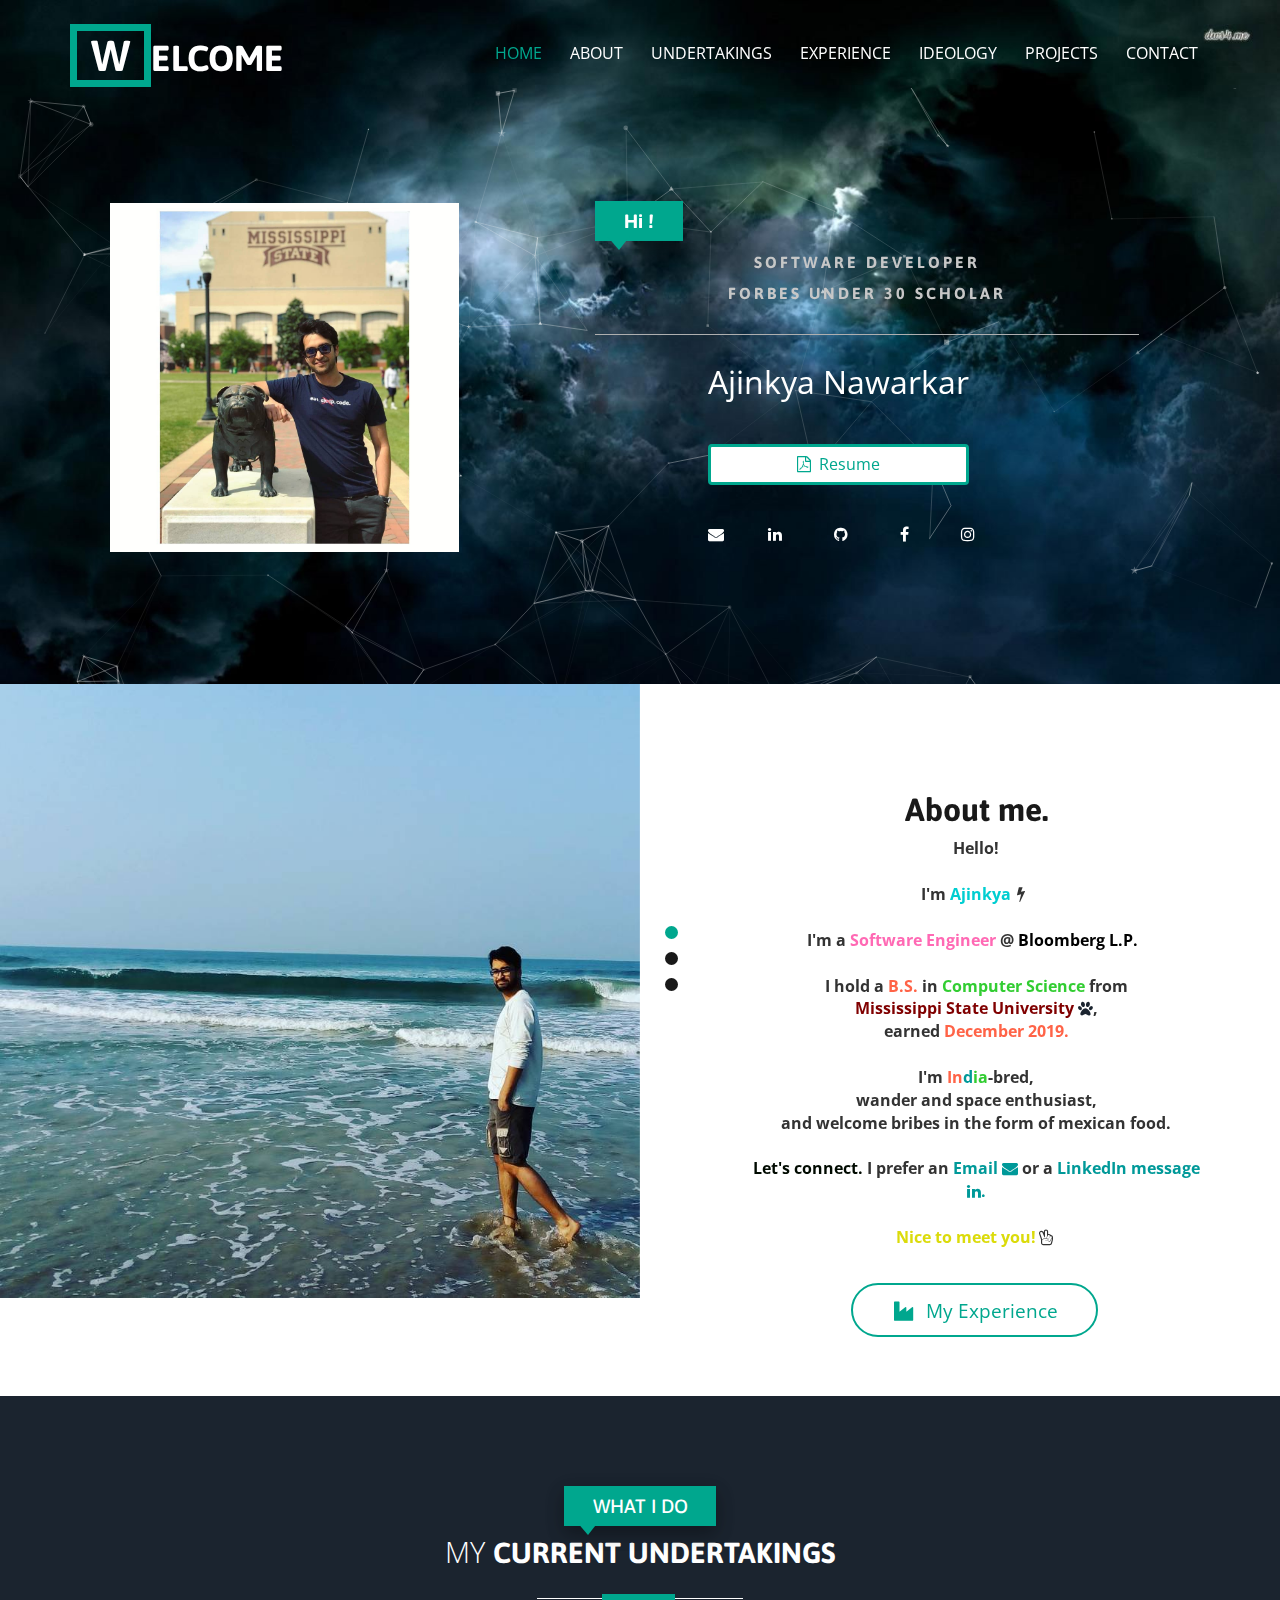
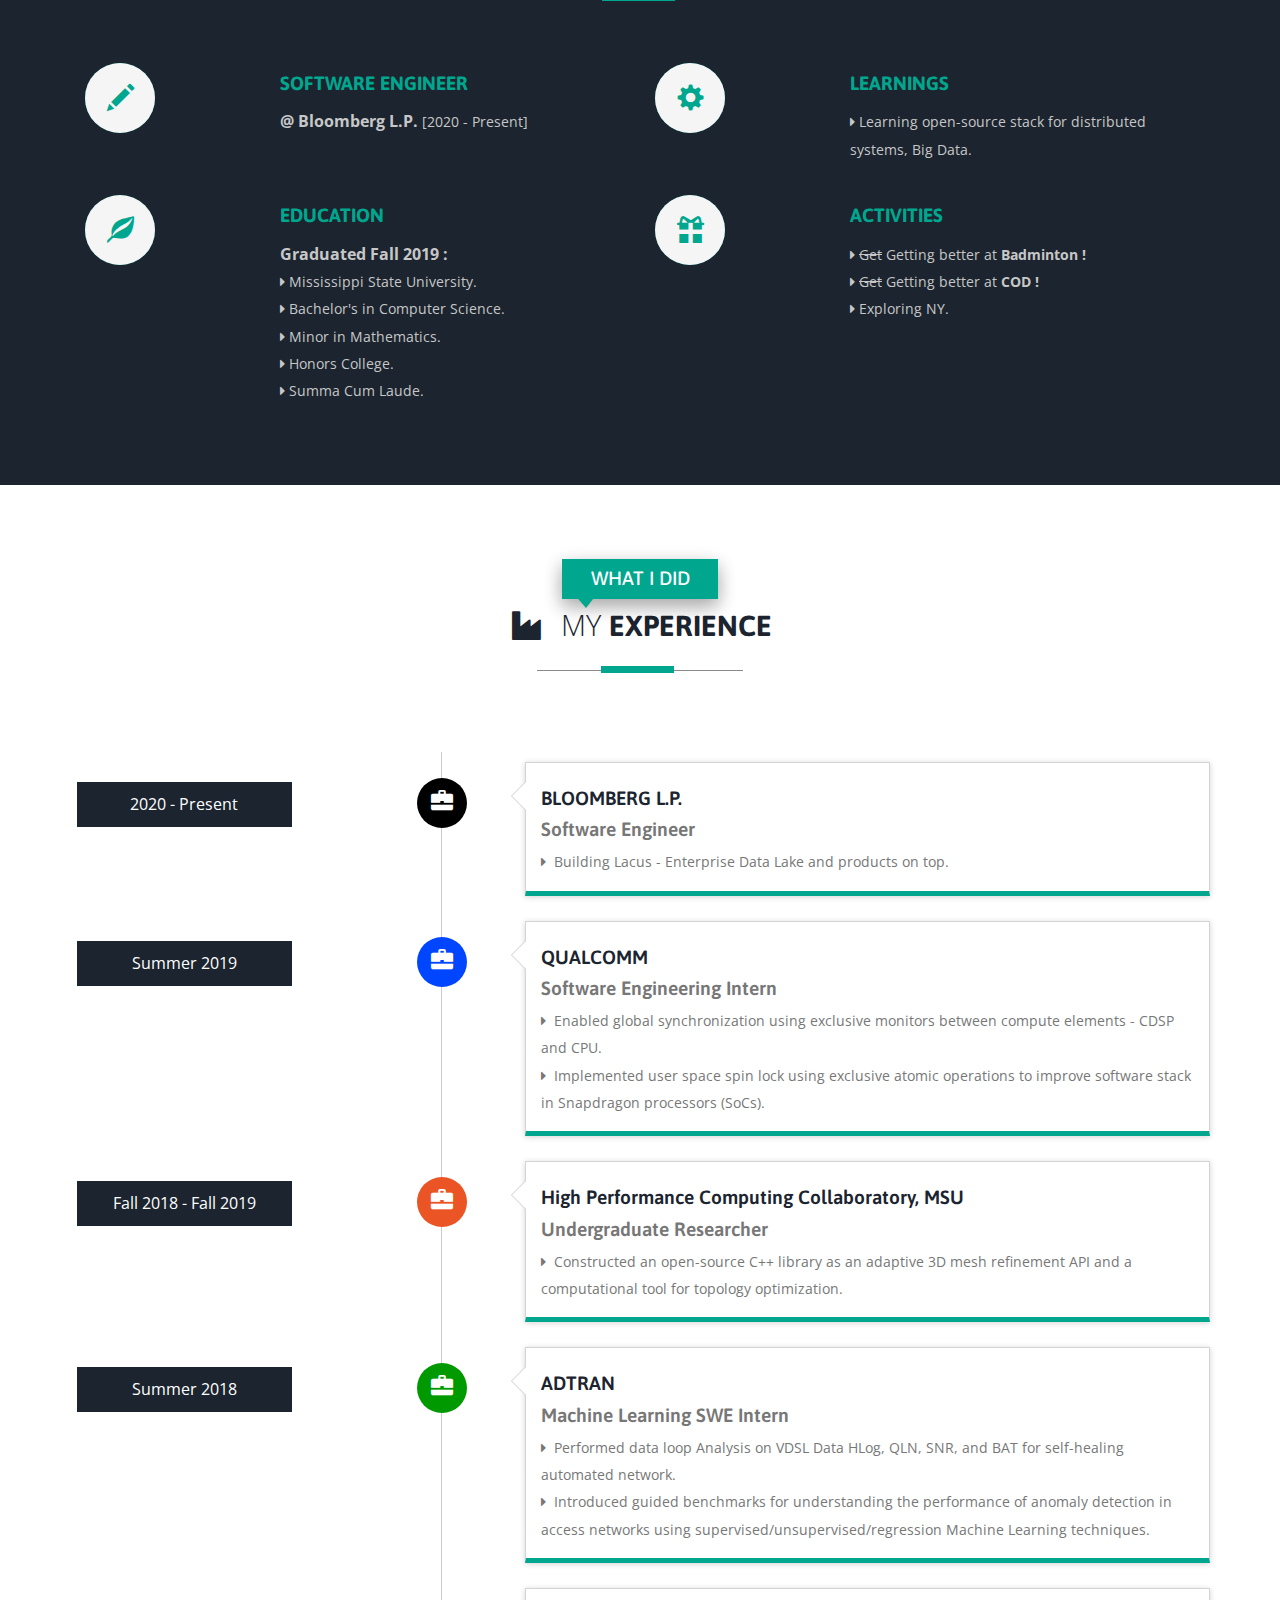
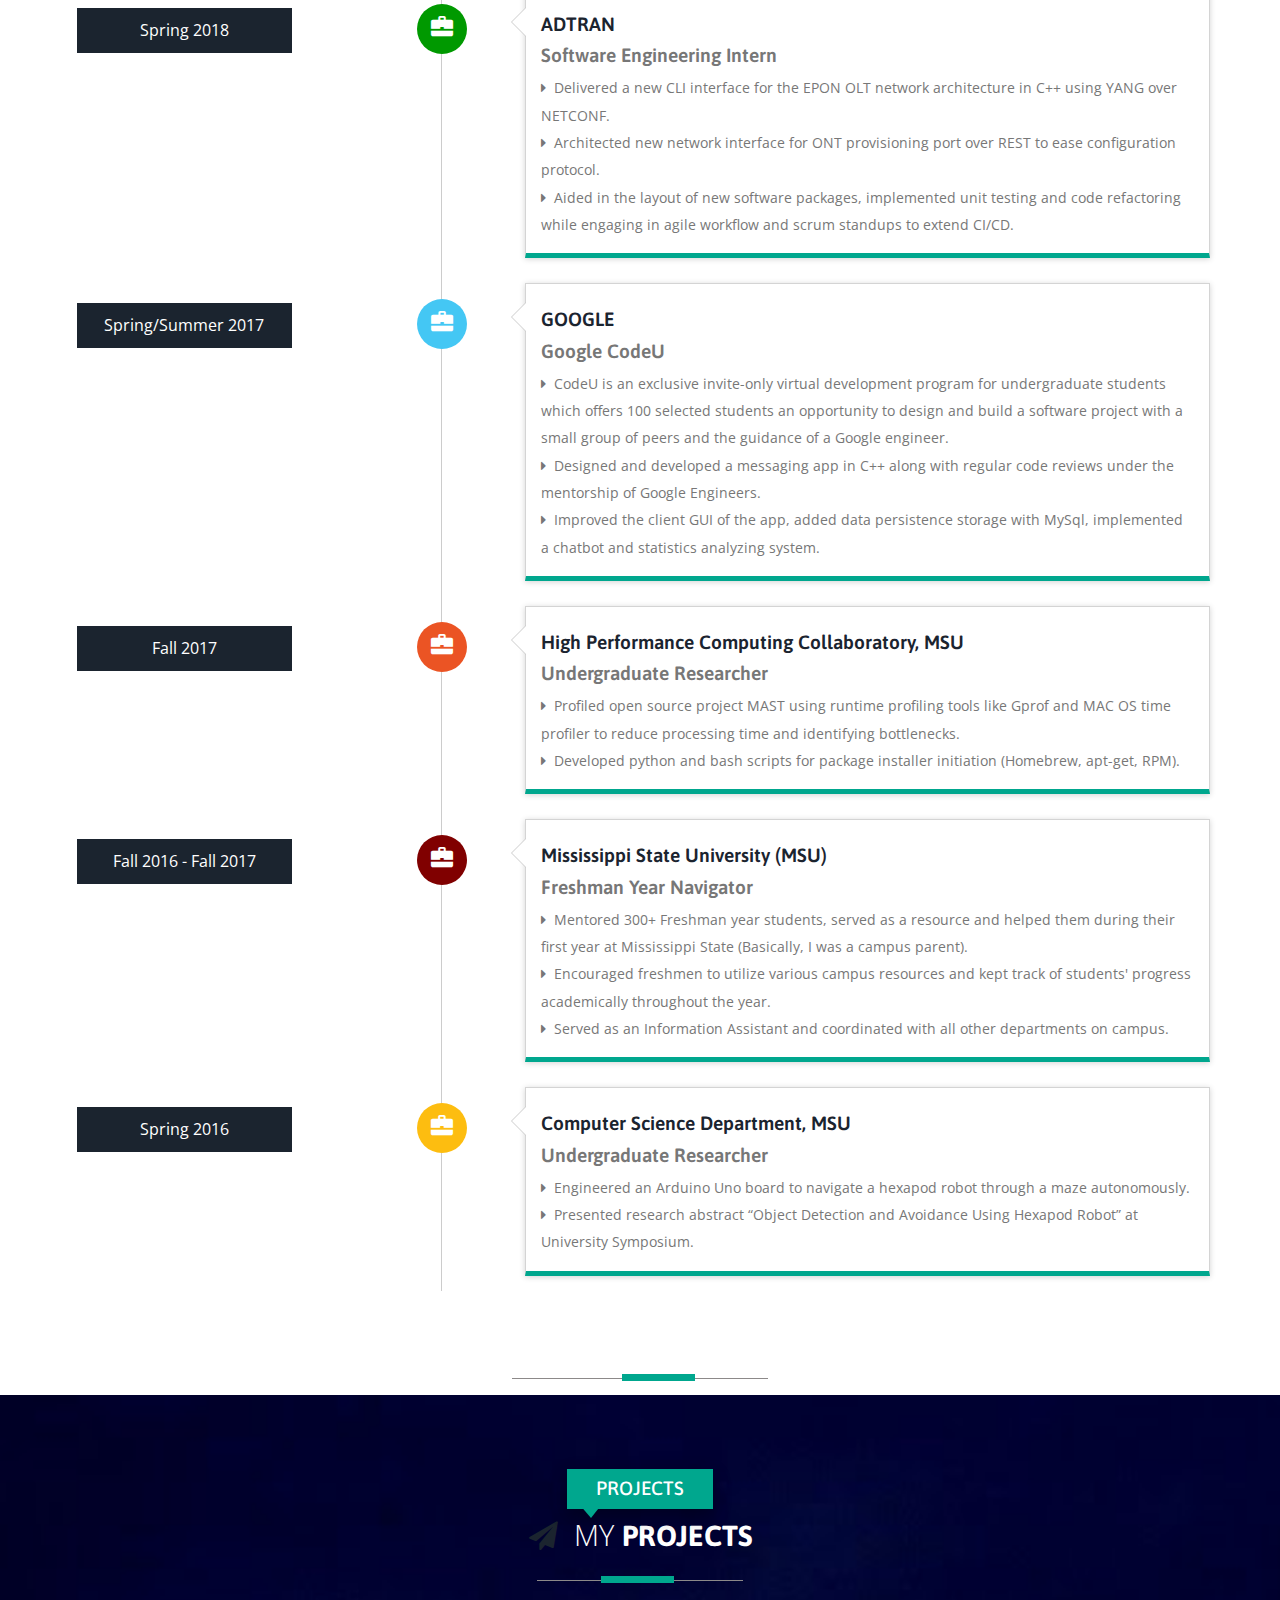
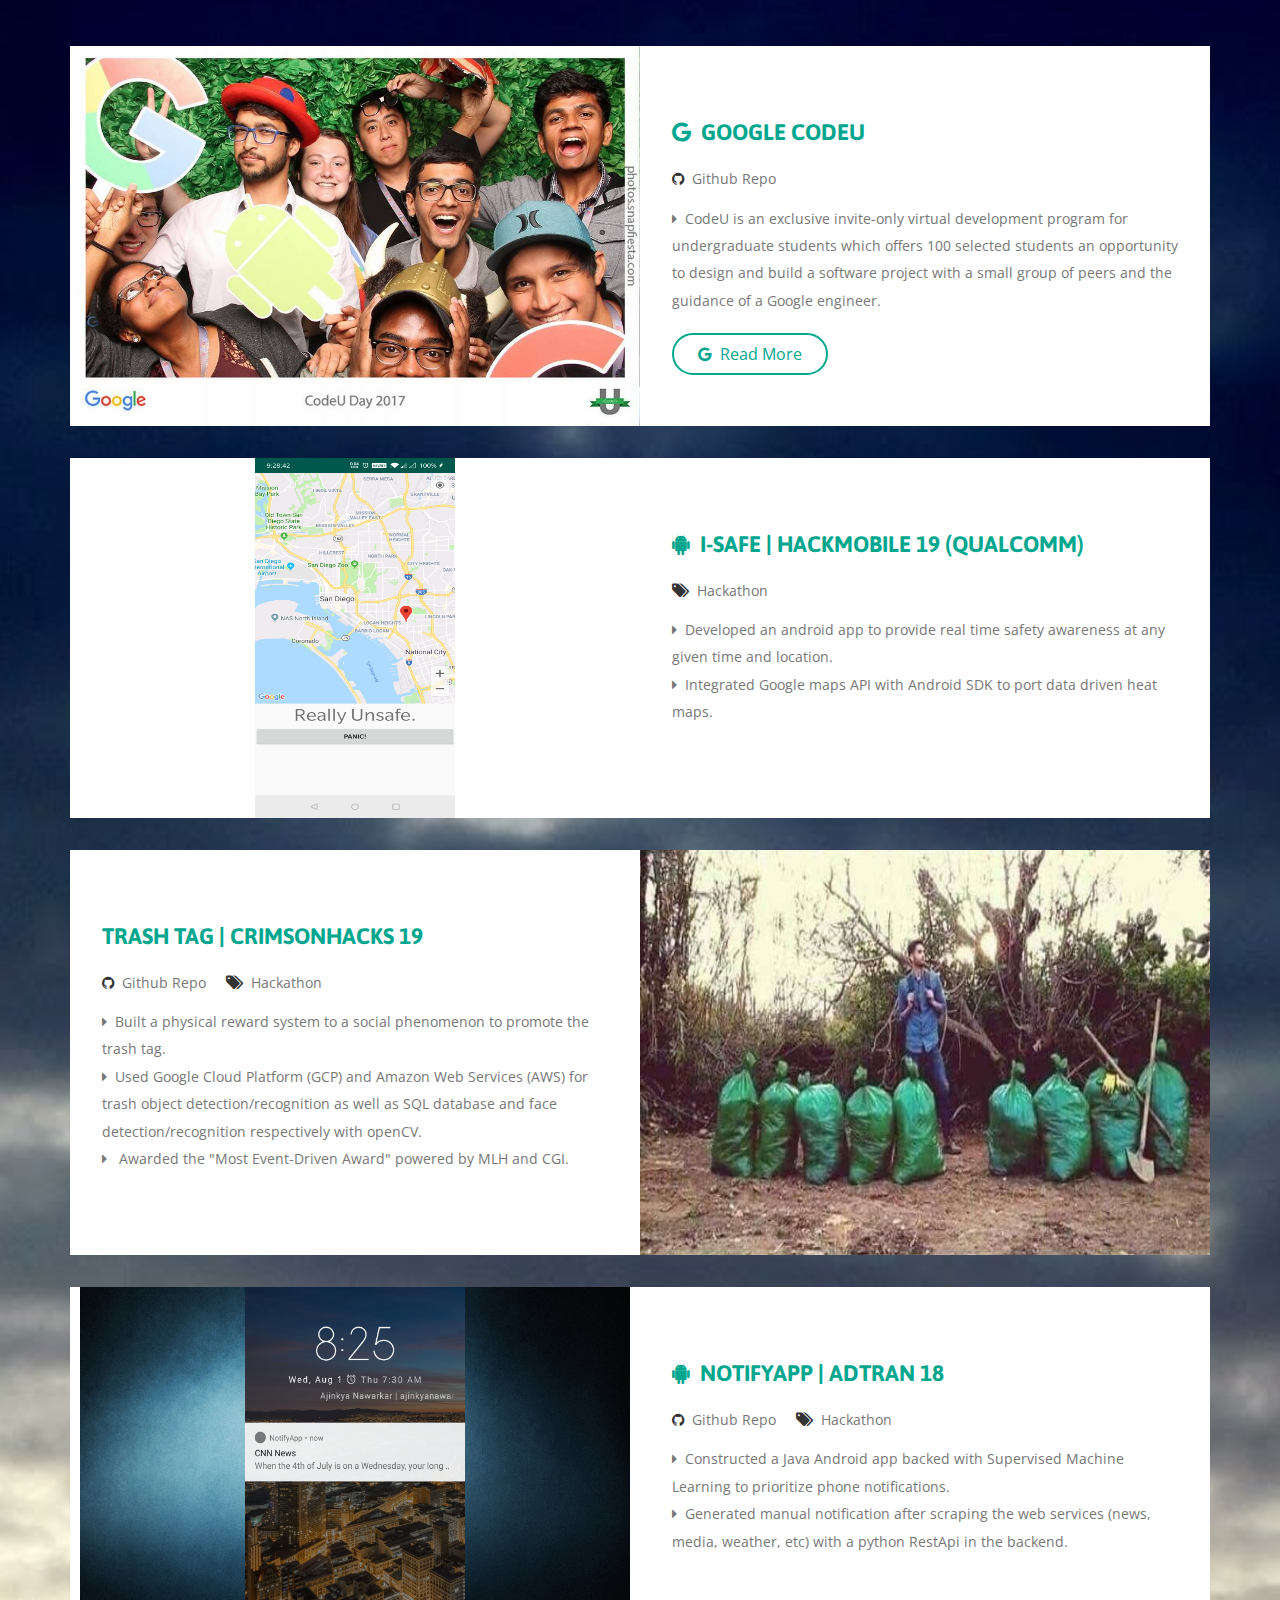
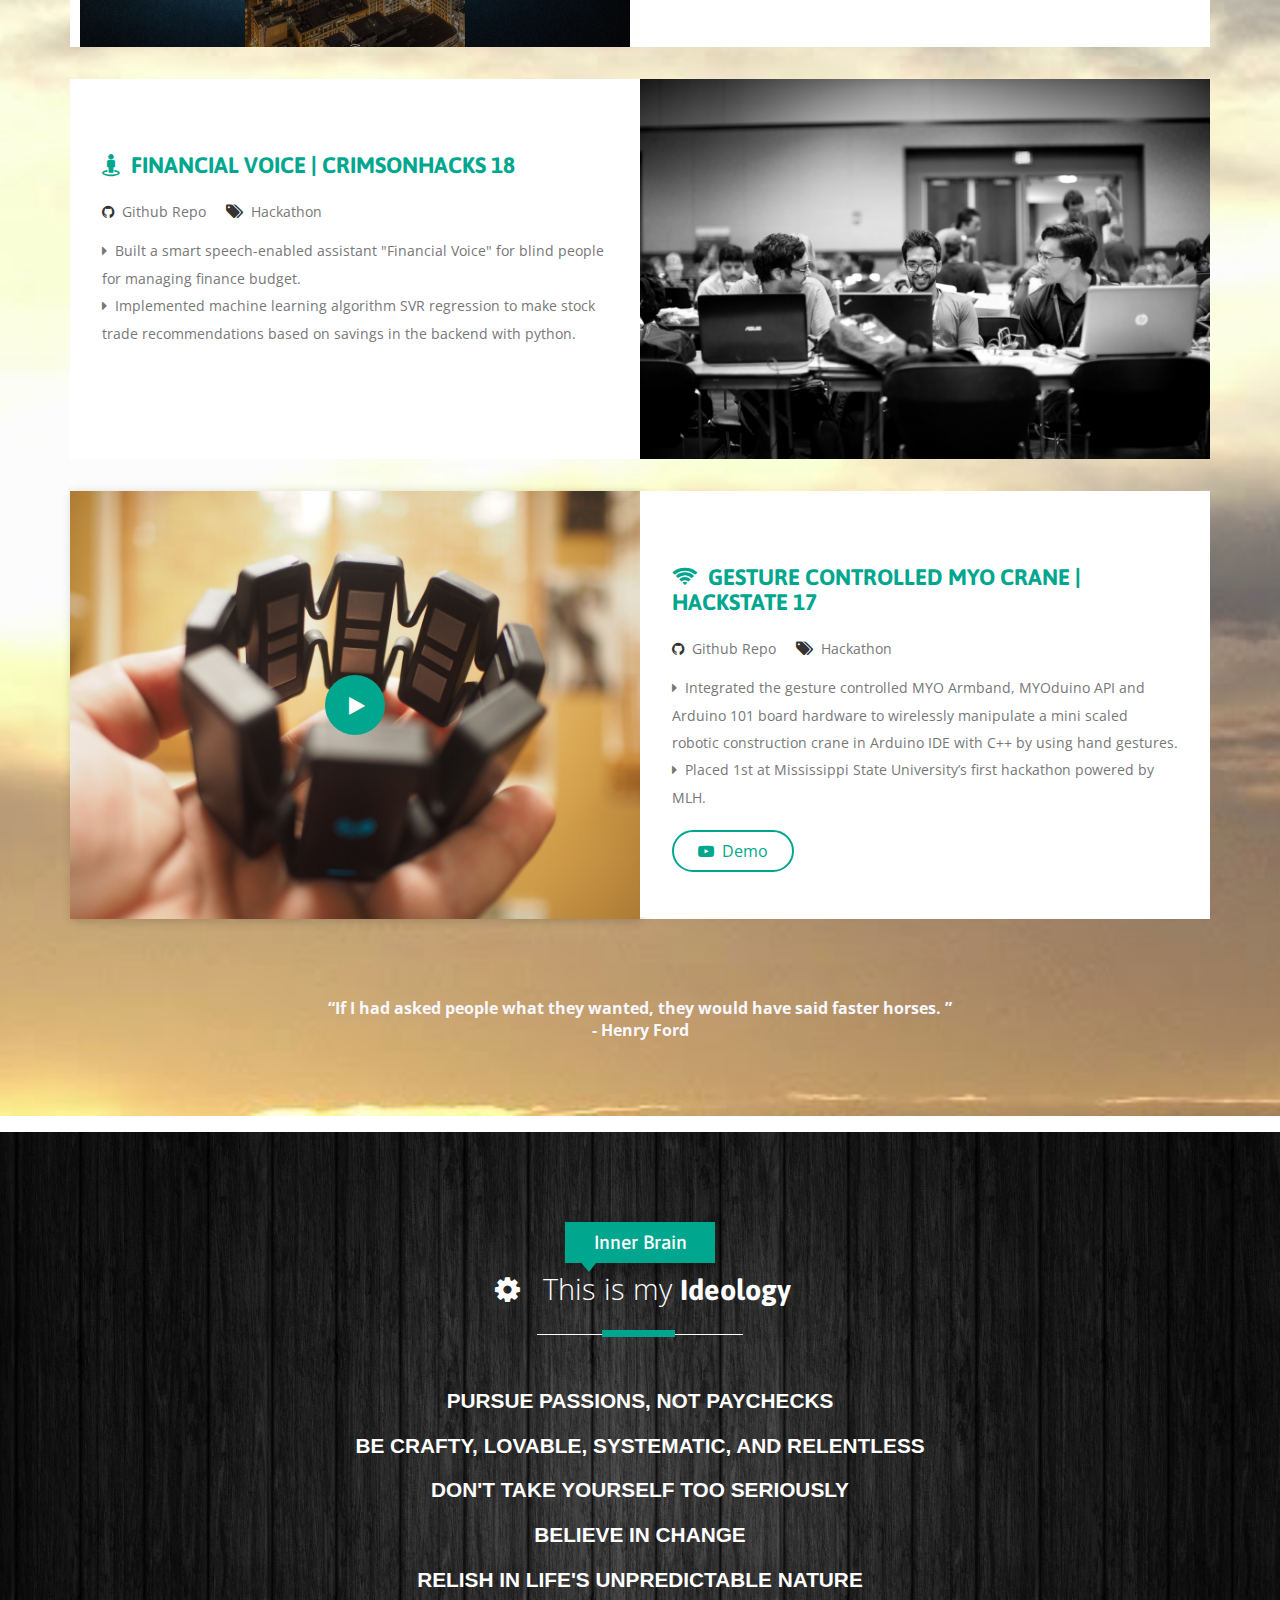
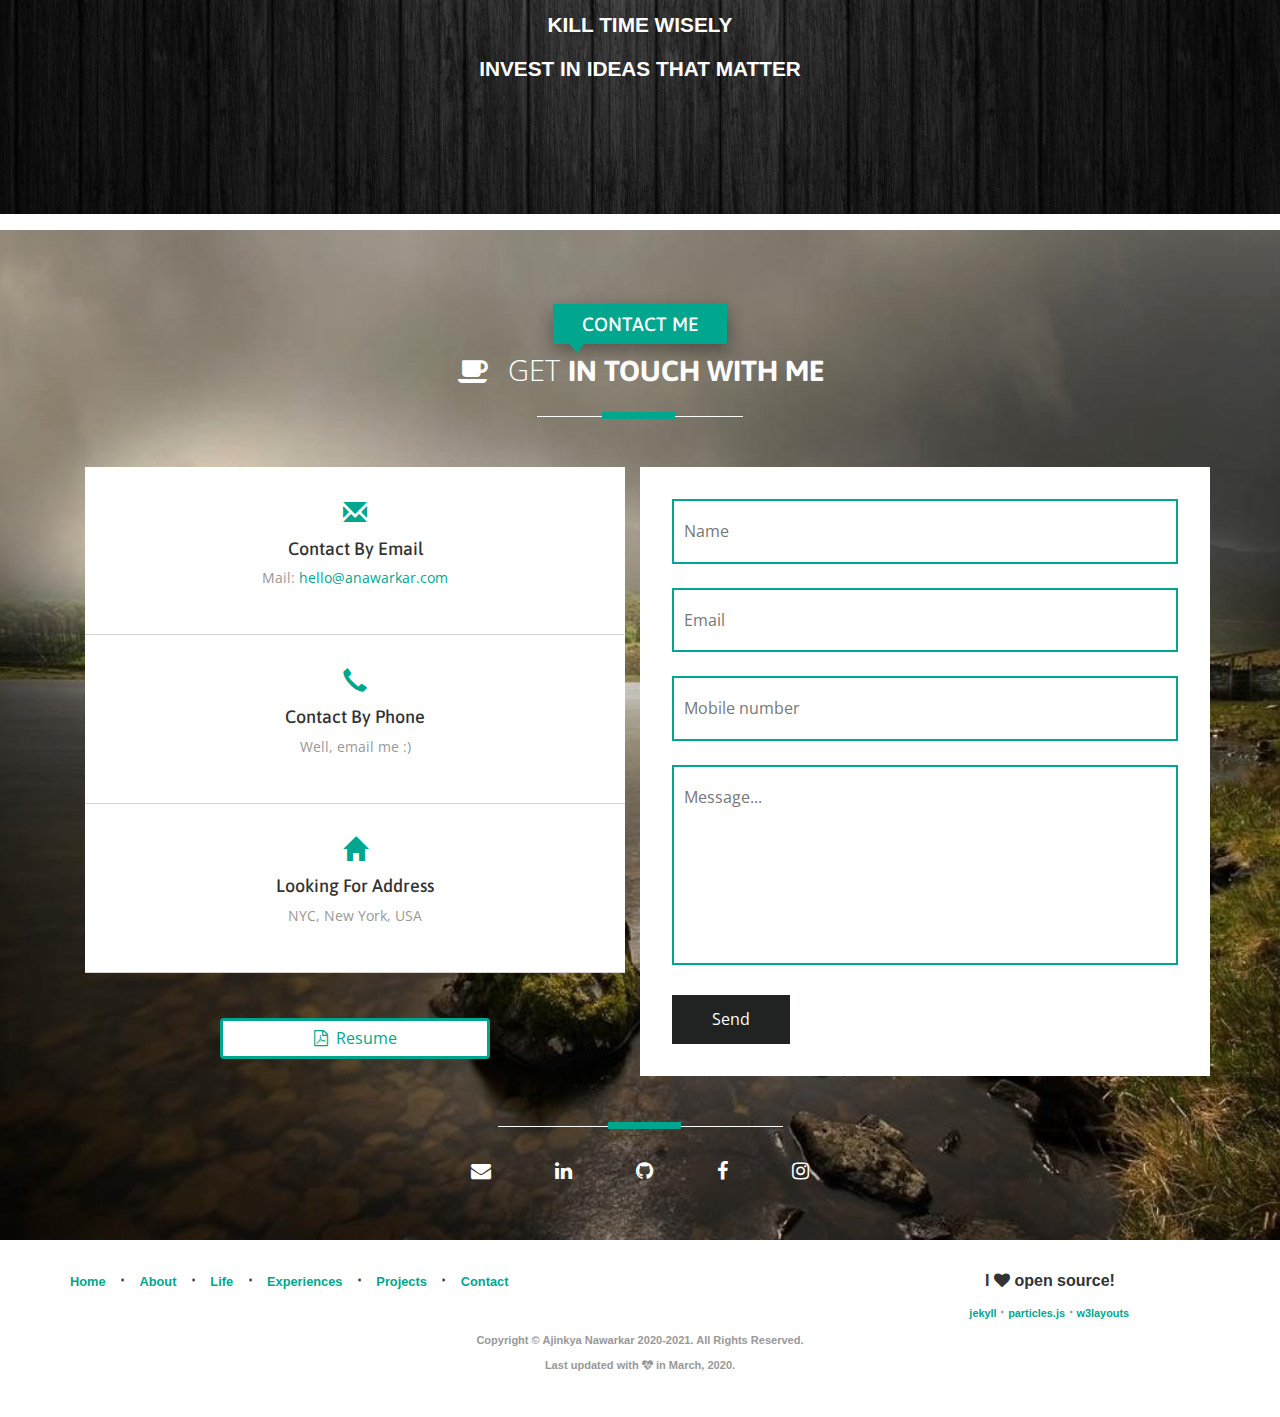
==== commit d390ee4e: "up" ====
--- a/index.html
+++ b/index.html
@@ -342,9 +342,9 @@
 					<div class="col-xs-8 wthree_about_right_grid_right">
 						<h4>Activities</h4>
 						<p> 
-                            <i class="fa fa-caret-right" aria-hidden="true"></i>&nbsp;<strike>Get</strike> Getting better at<b> Badminton ! </b>
-                            <i class="fa fa-caret-right" aria-hidden="true"></i>&nbsp;<strike>Get</strike> Getting better at<b> COD ! </b>
-							<br><i class="fa fa-caret-right" aria-hidden="true"></i>&nbsp;Exploring NY. 
+                            <i class="fa fa-caret-right" aria-hidden="true"></i>&nbsp;<strike>Get</strike> Getting better at<b> Badminton ! </b><br>
+                            <i class="fa fa-caret-right" aria-hidden="true"></i>&nbsp;<strike>Get</strike> Getting better at<b> COD ! </b><br>
+							<i class="fa fa-caret-right" aria-hidden="true"></i>&nbsp;Exploring NY. 
                         </p>
 					</div>
 					<div class="clearfix"> </div>
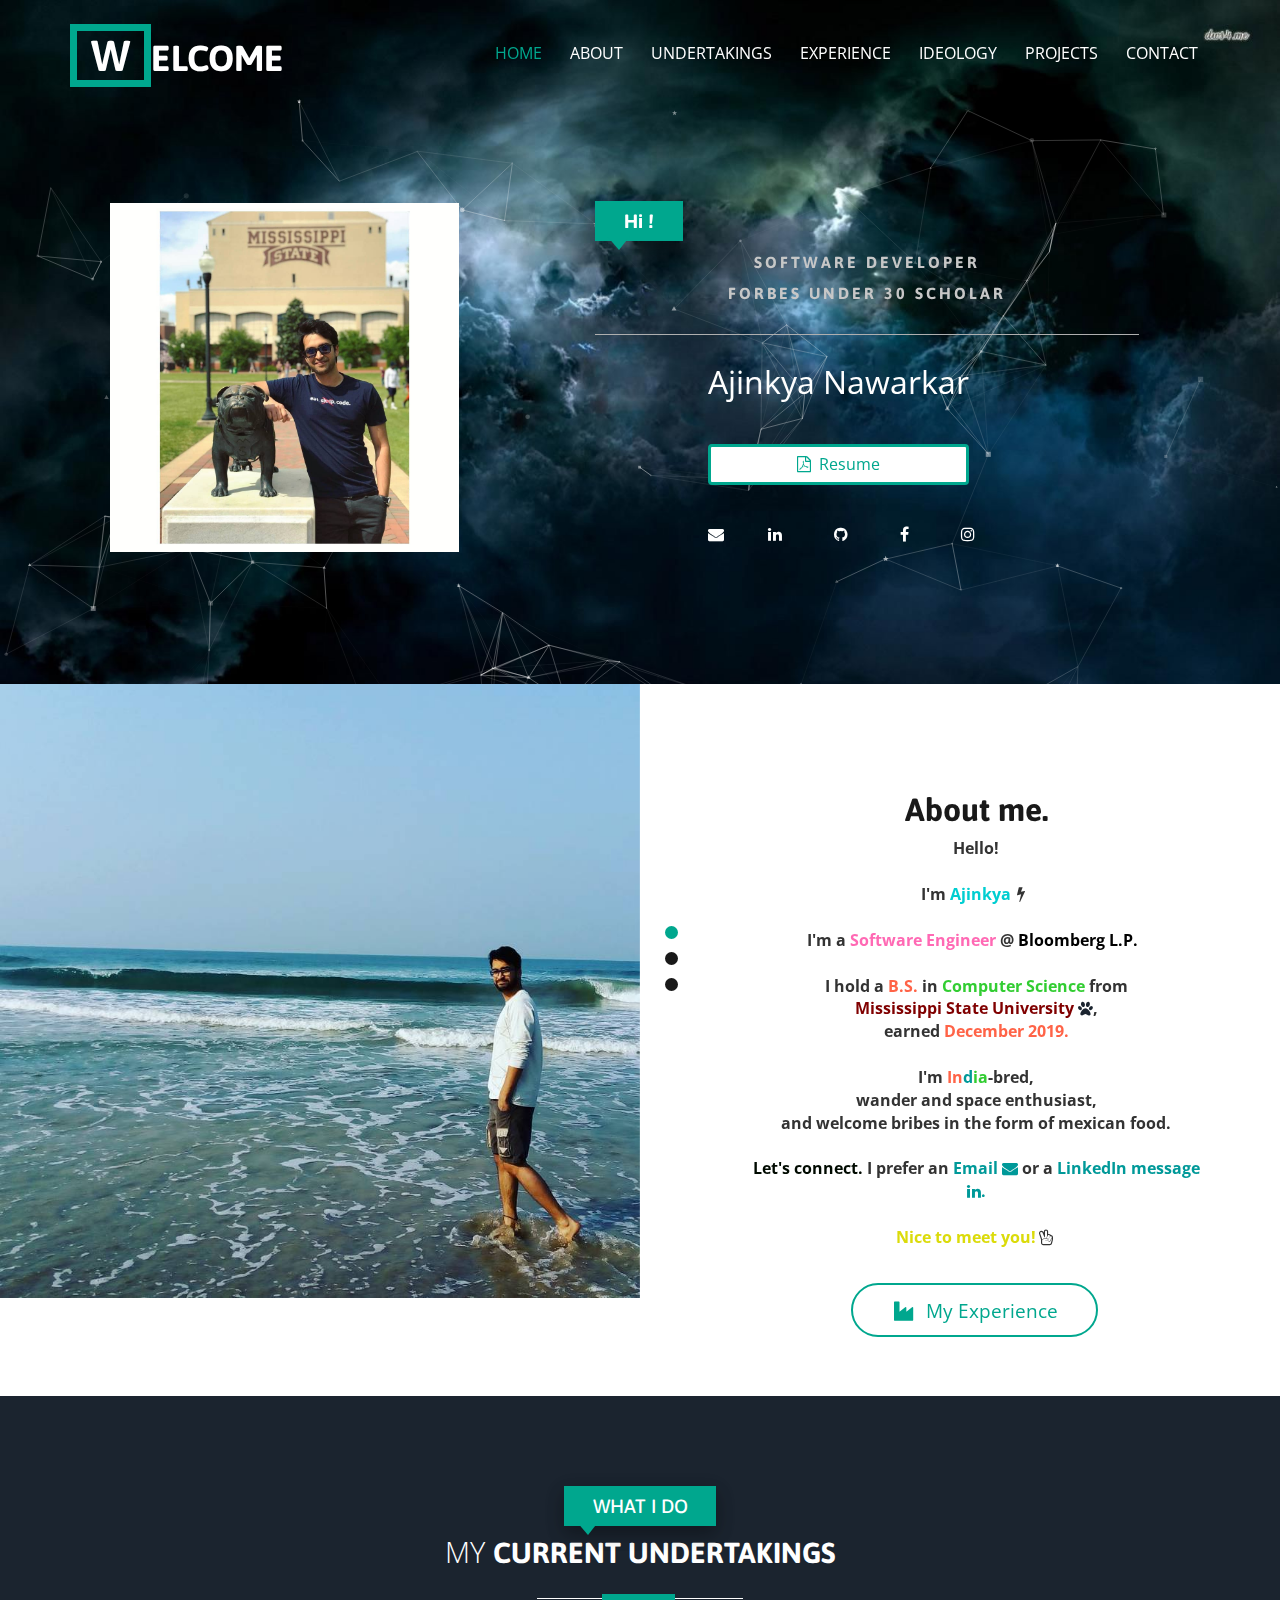
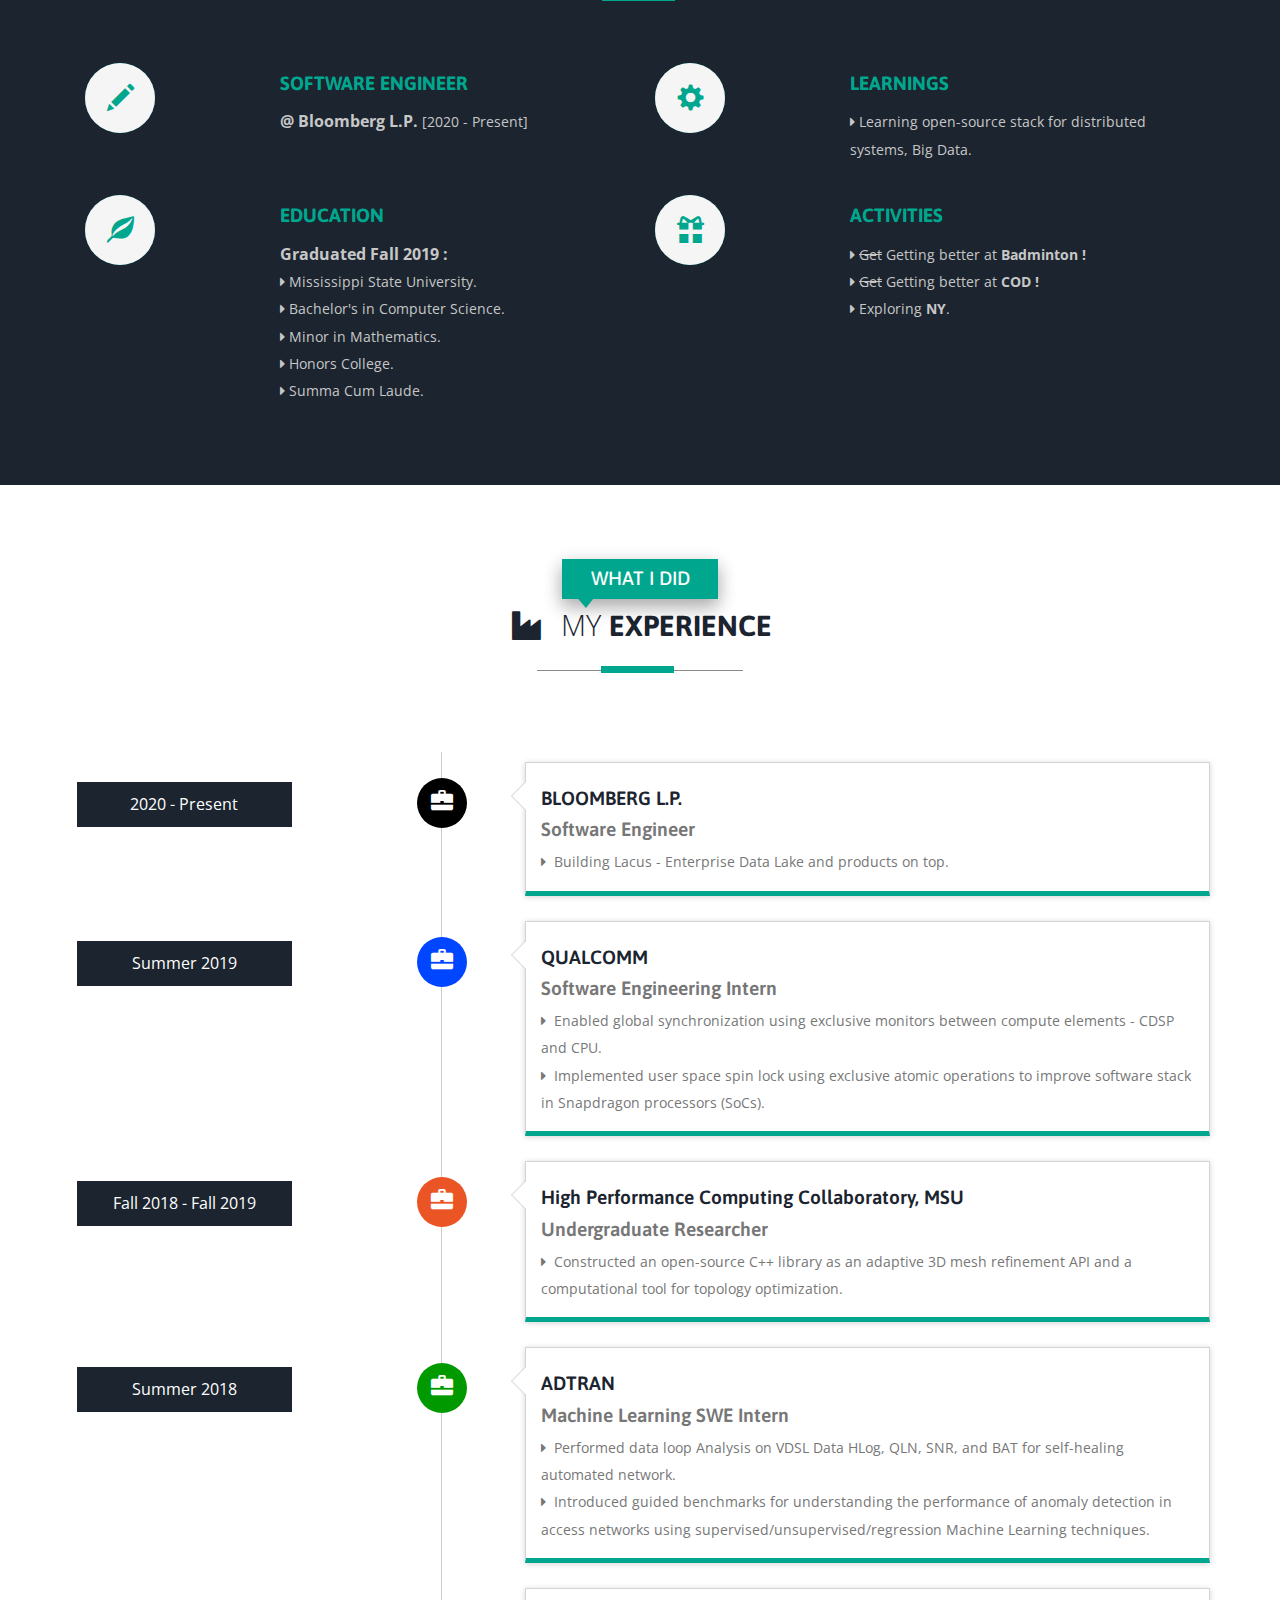
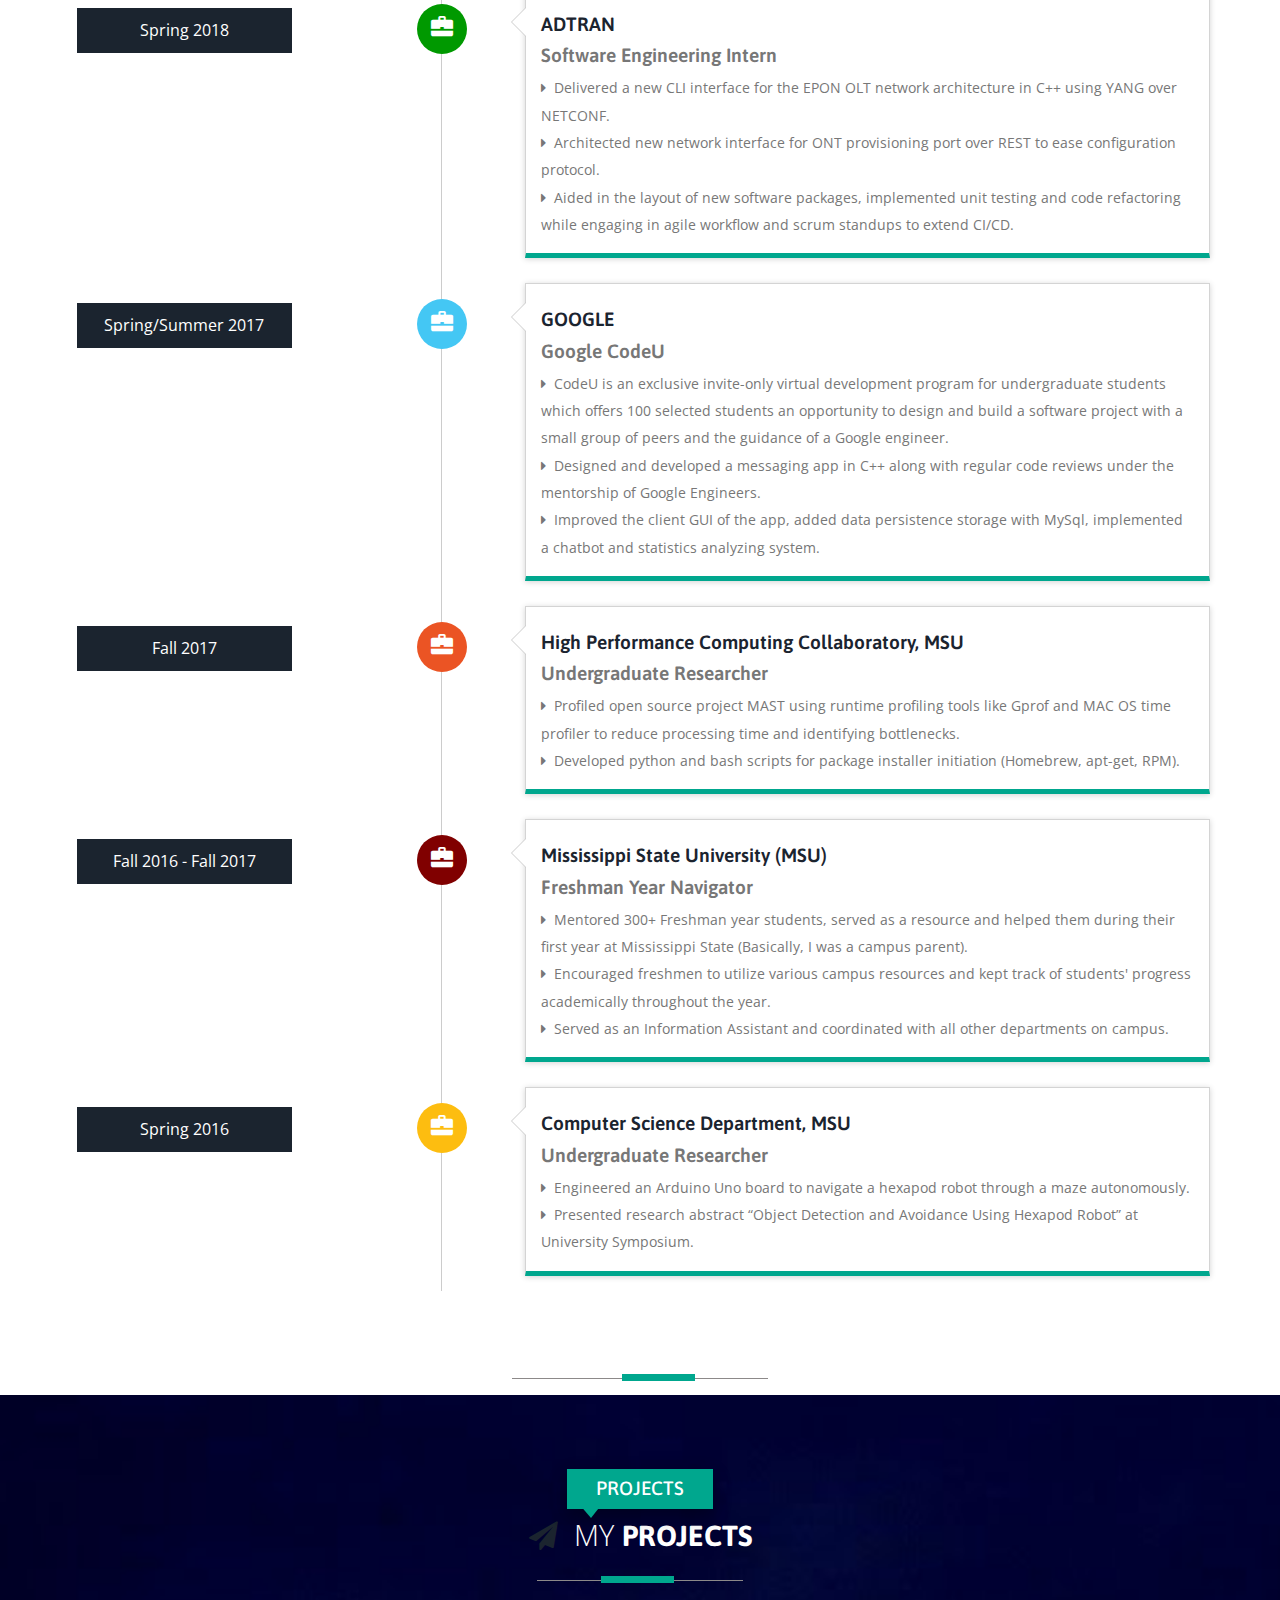
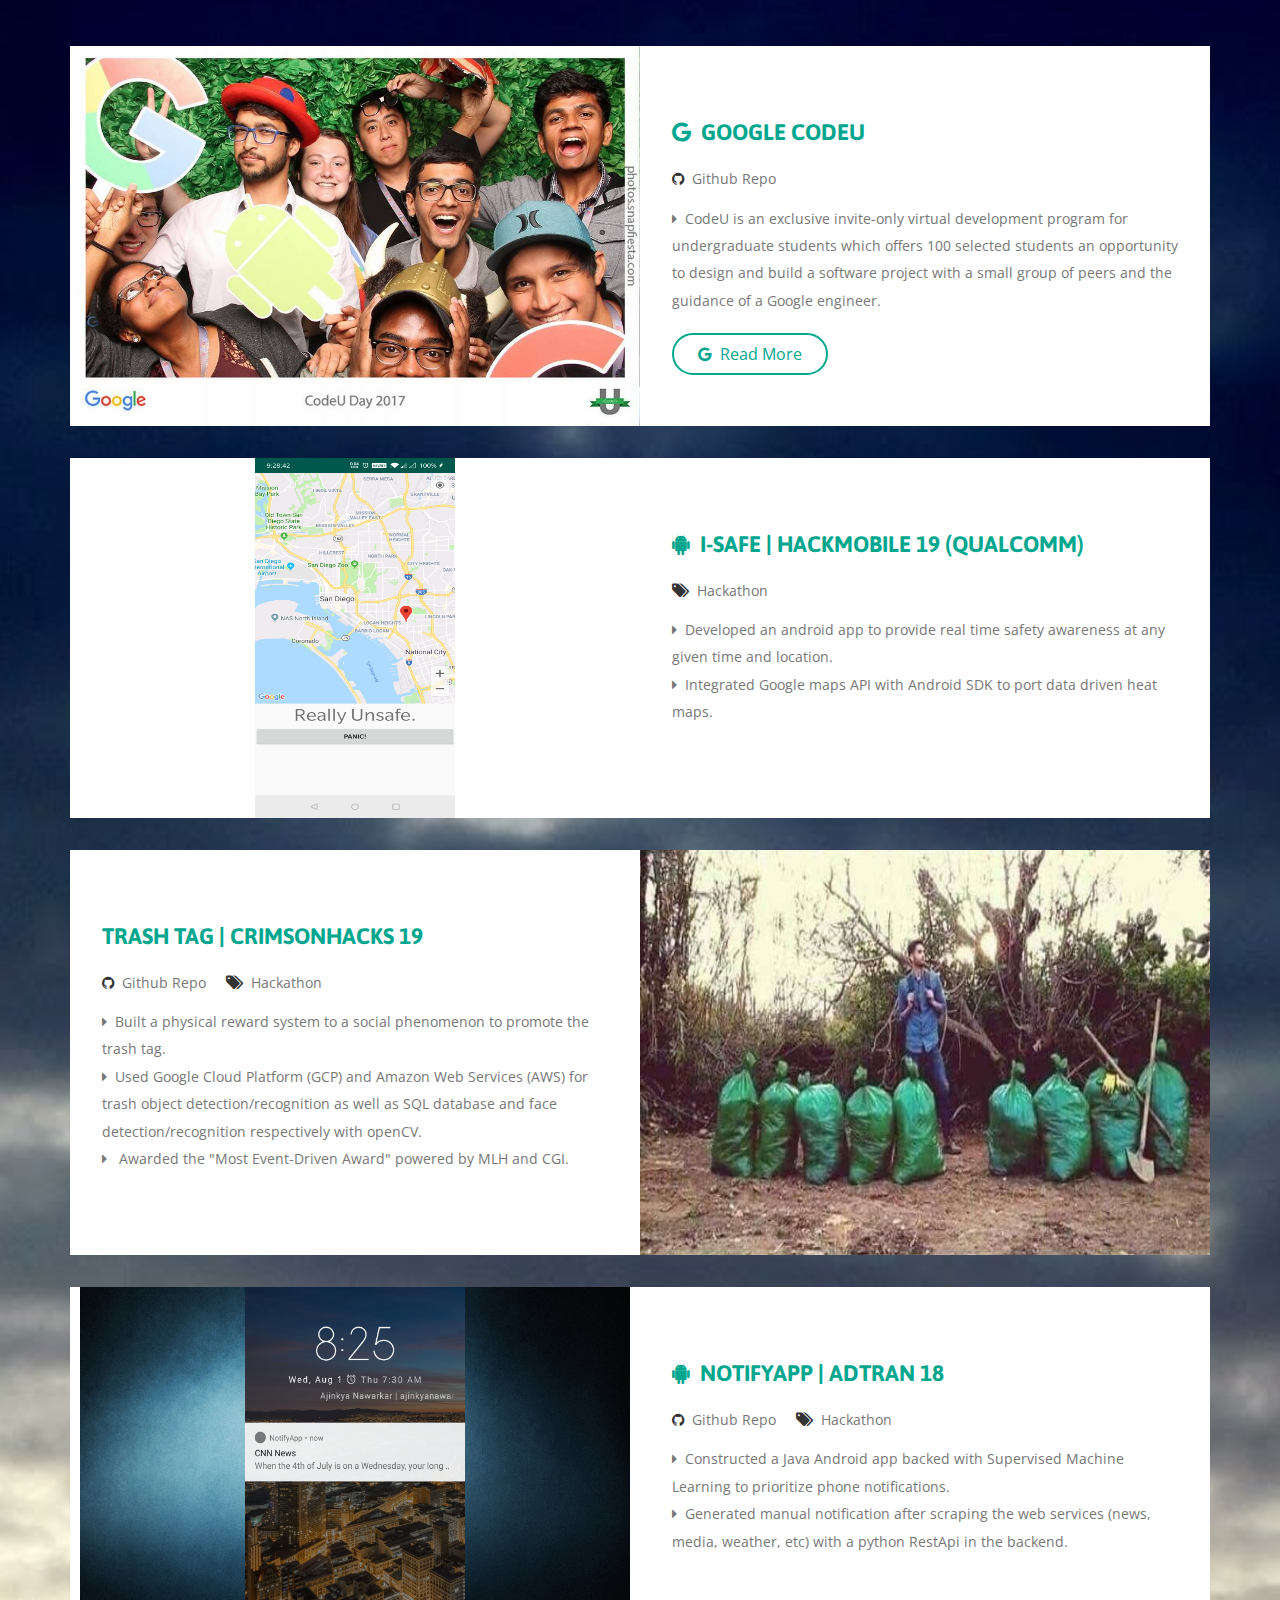
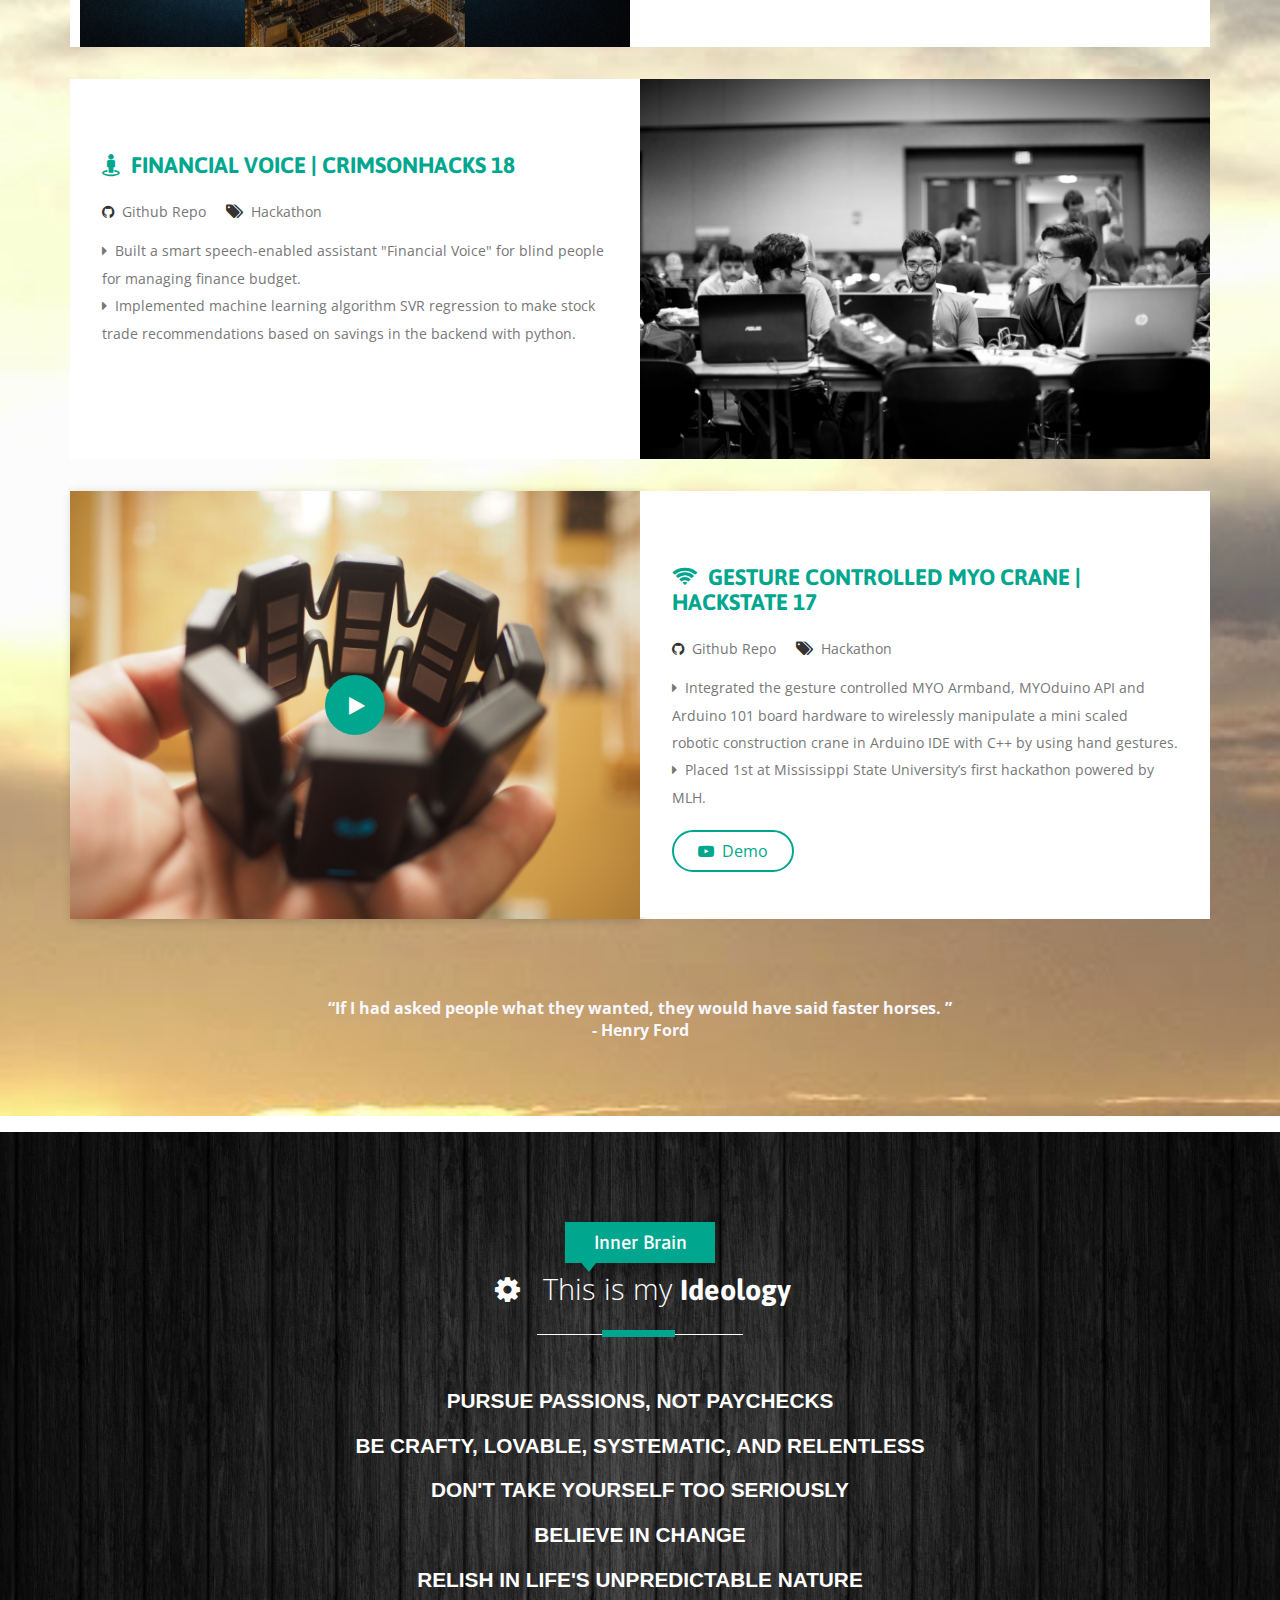
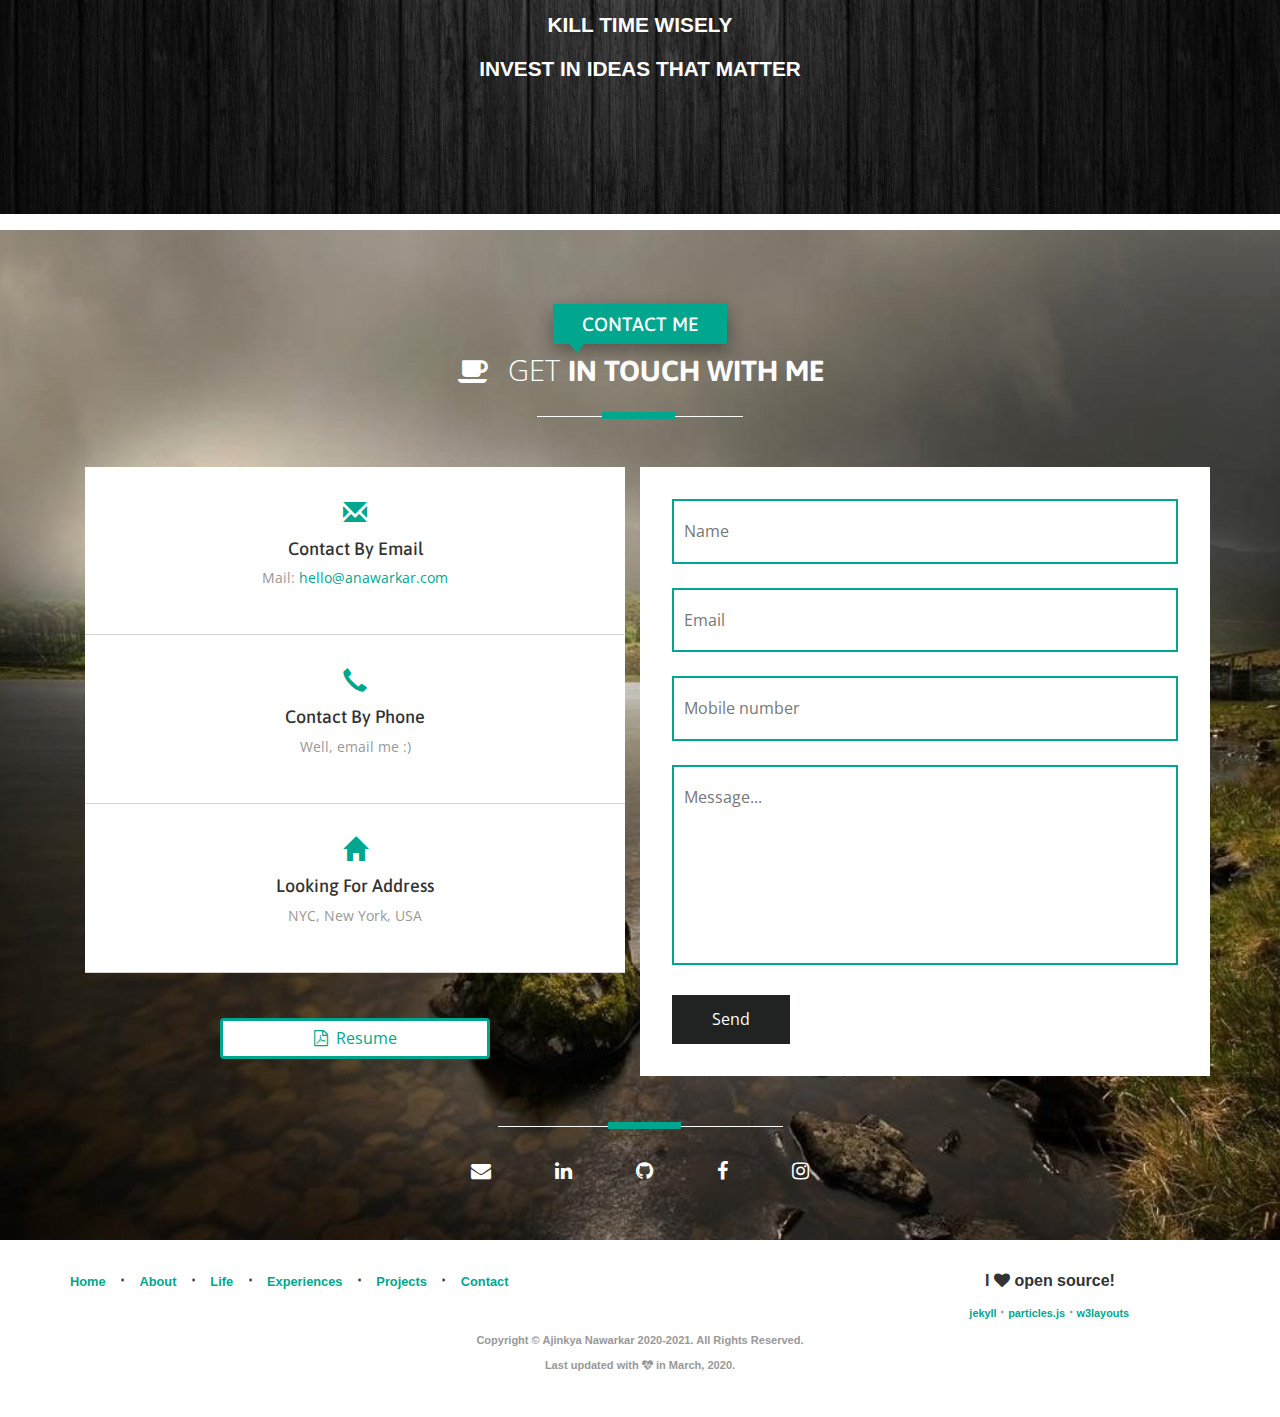
==== commit 8cec0604: "boildify" ====
--- a/index.html
+++ b/index.html
@@ -344,7 +344,7 @@
 						<p> 
                             <i class="fa fa-caret-right" aria-hidden="true"></i>&nbsp;<strike>Get</strike> Getting better at<b> Badminton ! </b><br>
                             <i class="fa fa-caret-right" aria-hidden="true"></i>&nbsp;<strike>Get</strike> Getting better at<b> COD ! </b><br>
-							<i class="fa fa-caret-right" aria-hidden="true"></i>&nbsp;Exploring NY. 
+							<i class="fa fa-caret-right" aria-hidden="true"></i>&nbsp;Exploring<b> NY</b>. 
                         </p>
 					</div>
 					<div class="clearfix"> </div>
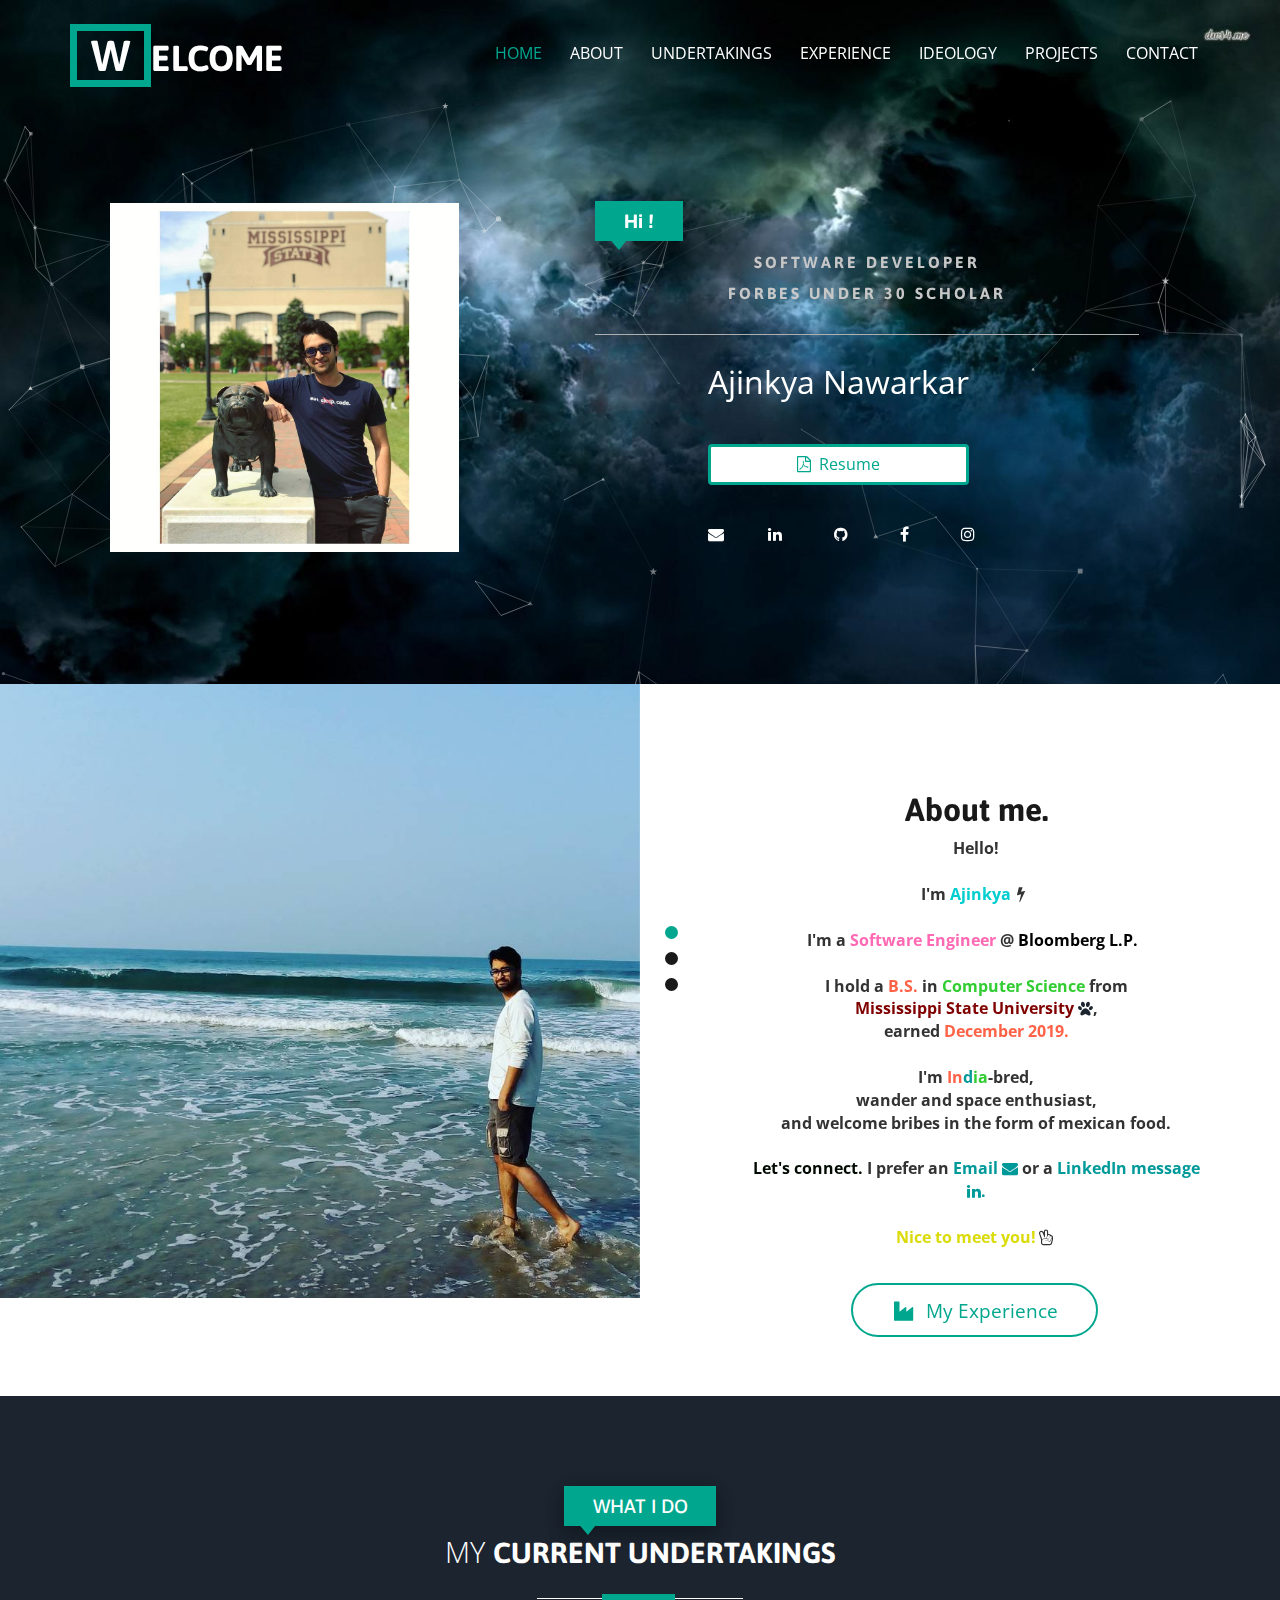
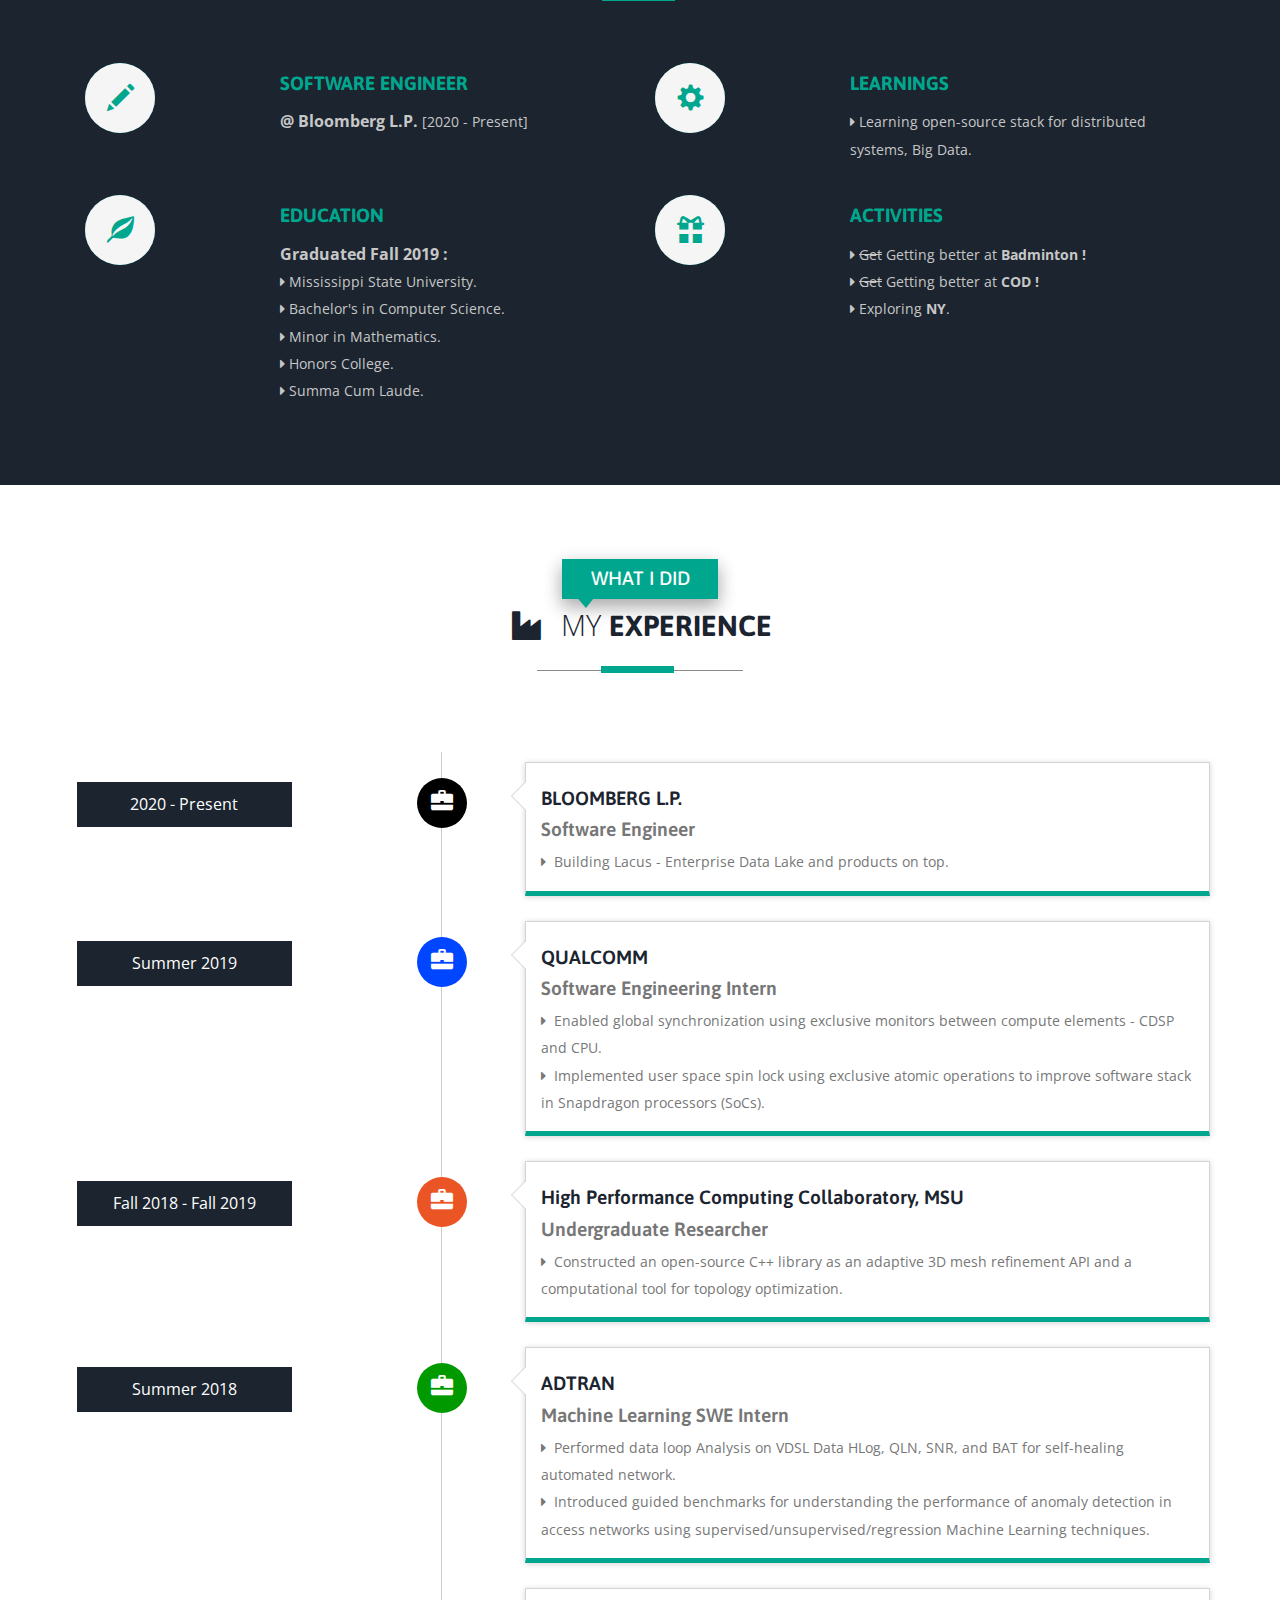
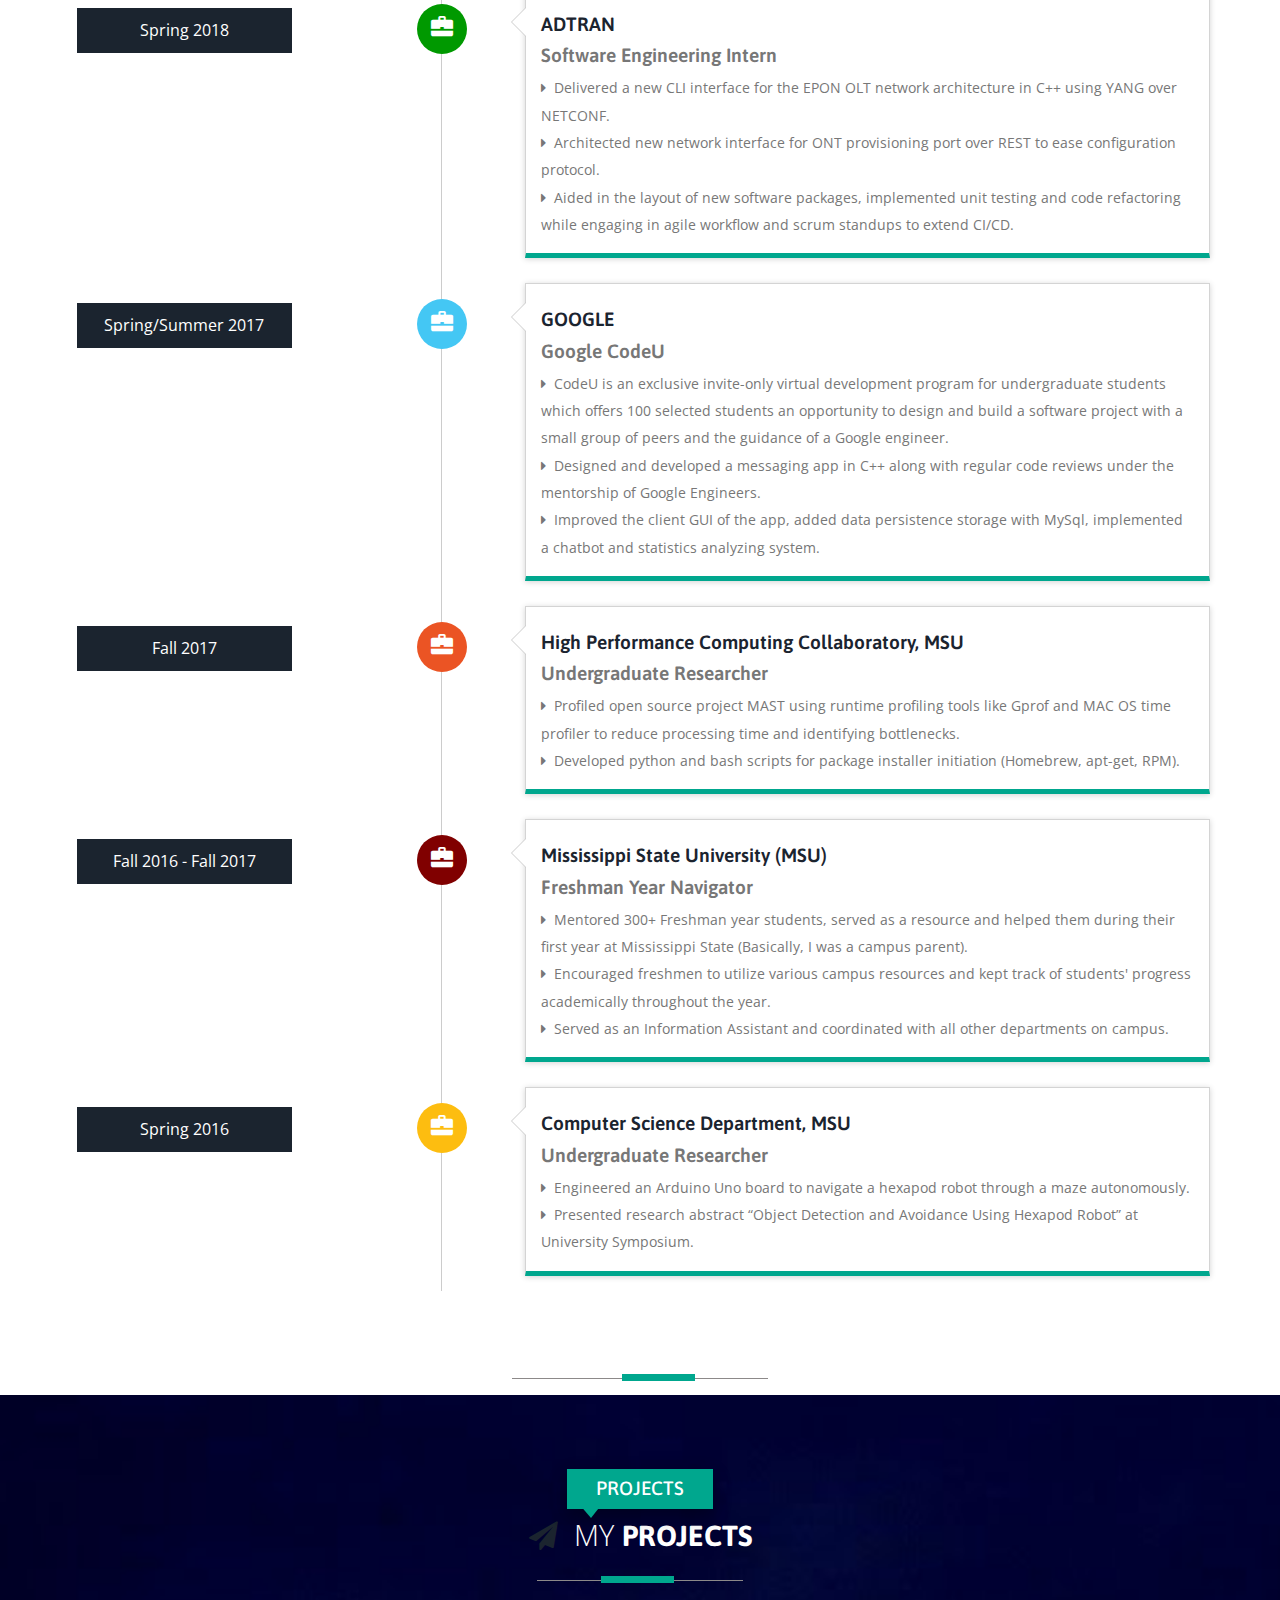
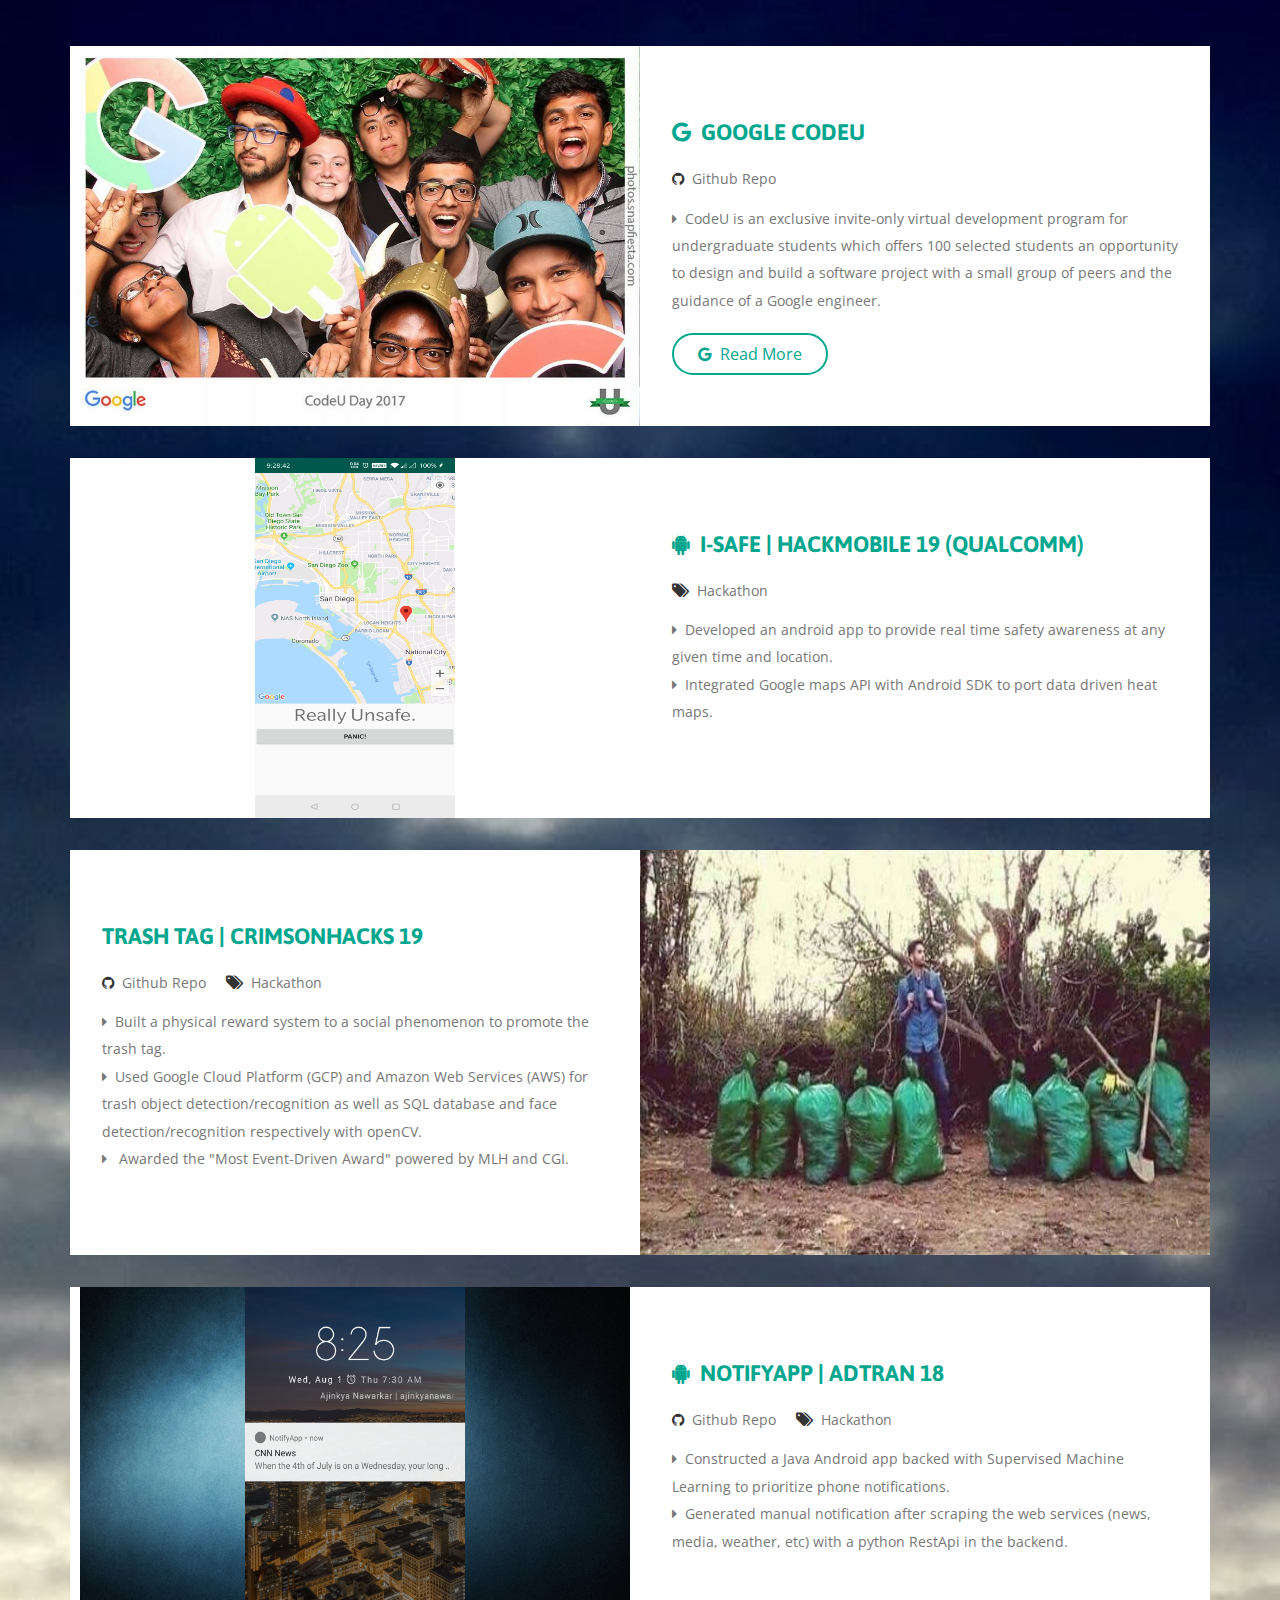
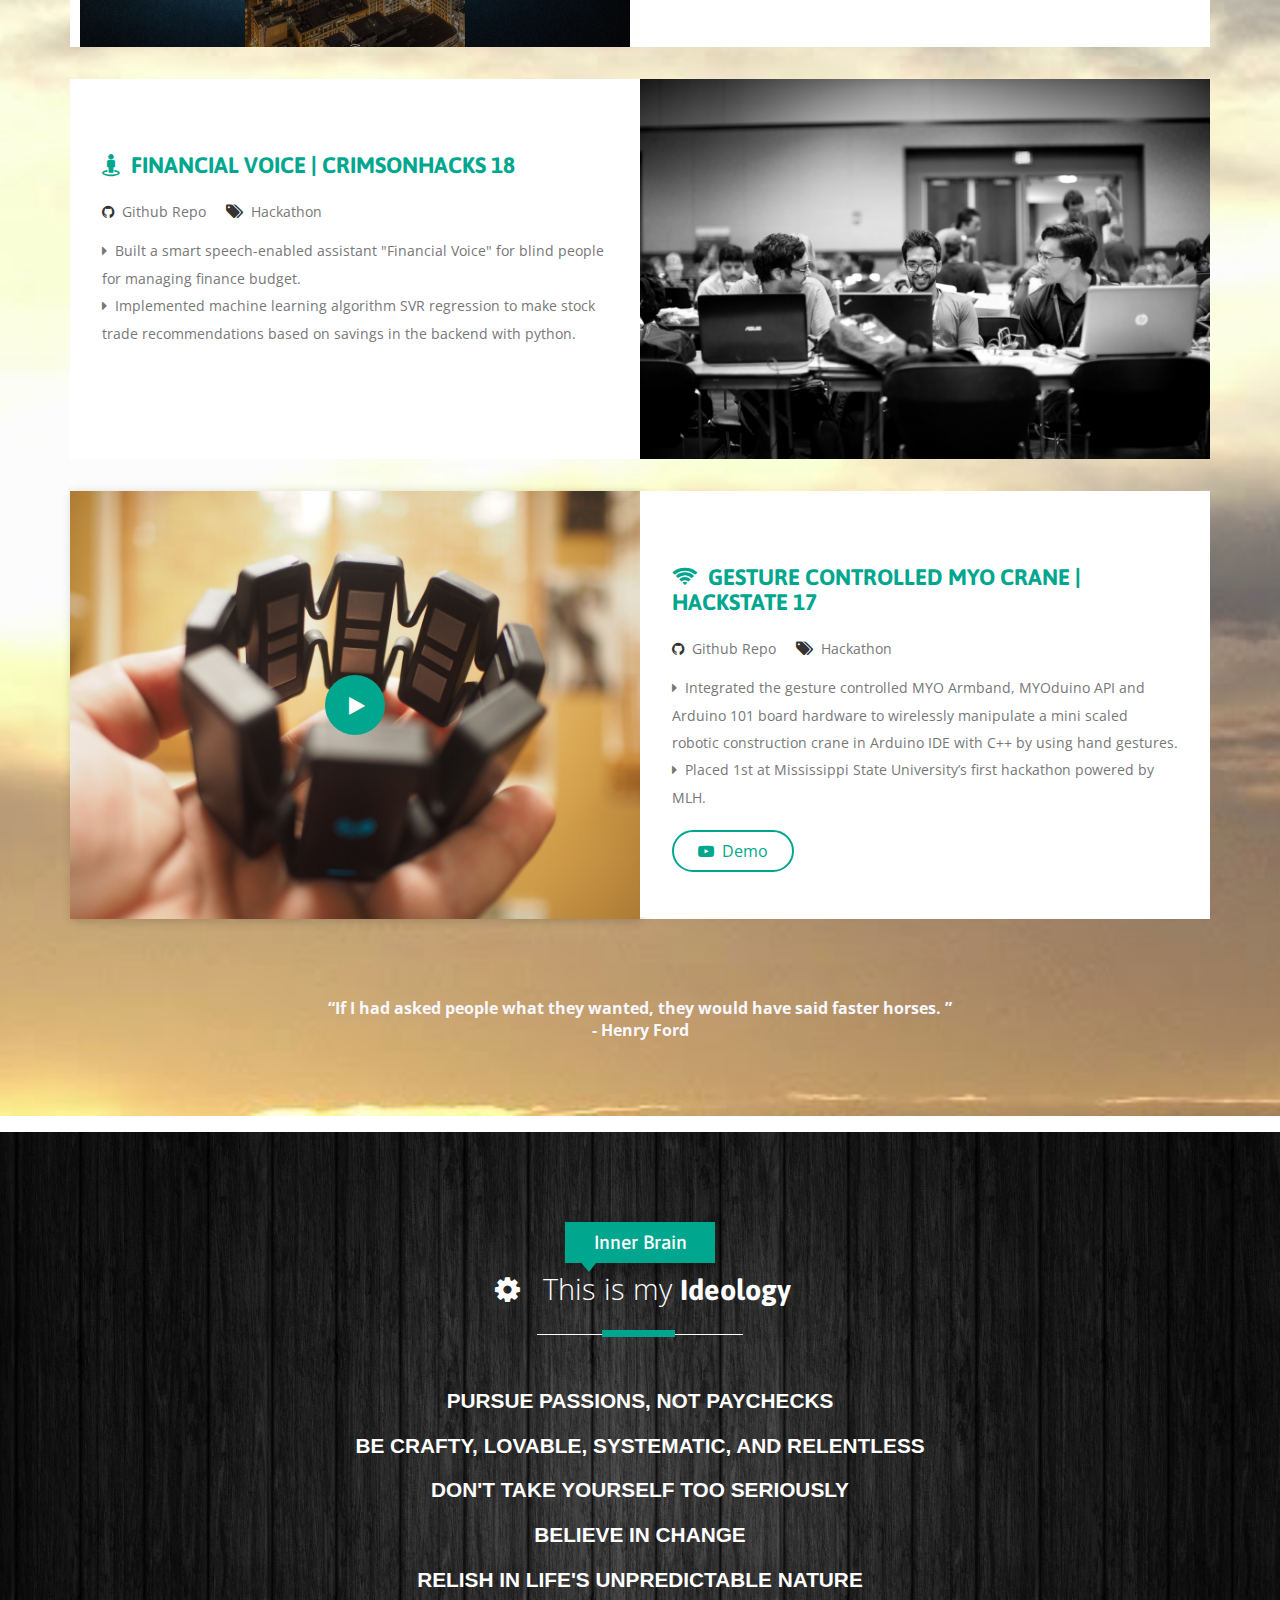
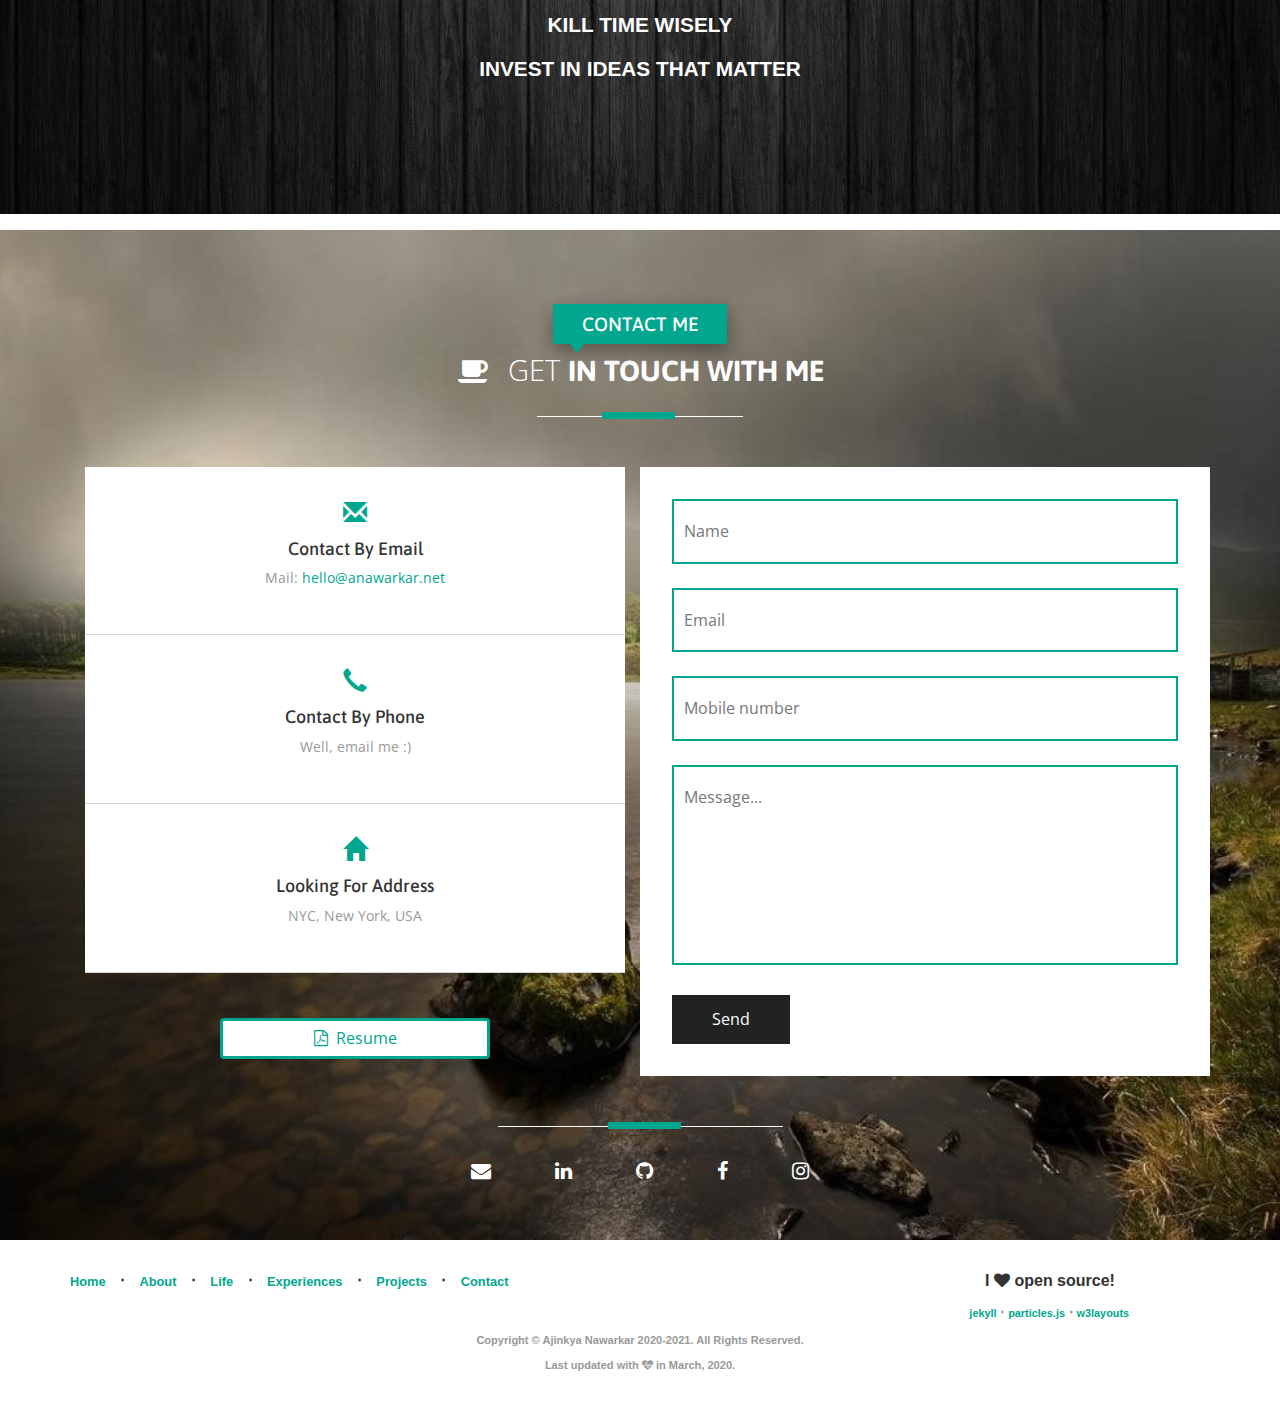
==== commit 50ef1c0c: "update domain" ====
--- a/index.html
+++ b/index.html
@@ -129,7 +129,7 @@
                                         	<li><b> </b></li>
                                         	<li>
 			                                    <br>
-									                	<li><a href="mailto:hello@anawarkar.com" target="_blank"><i class="fa fa-envelope" aria-hidden="true"></i></a></li>&emsp;&emsp;&nbsp;&nbsp;
+									                	<li><a href="mailto:hello@anawarkar.net" target="_blank"><i class="fa fa-envelope" aria-hidden="true"></i></a></li>&emsp;&emsp;&nbsp;&nbsp;
 									                    <li><a href="https://www.linkedin.com/in/ajinkyanawarkar/" target="_blank"><i class="fa fa-linkedin" aria-hidden="true"></i></a></li>&emsp;&emsp;&emsp;
 									                    <li><a href="https://github.com/Ajinkya-Nawarkar" target="_blank"><i class="fa fa-github" aria-hidden="true"></i></a></li>&emsp;&emsp;&emsp;
 									                    <li><a href="https://www.facebook.com/ajinkya.nawarkar" target="_blank"><i class="fa fa-facebook" aria-hidden="true"></i></a></li>&emsp;&emsp;&emsp;
@@ -183,7 +183,7 @@
 													
 													<br>
 													
-													<center><font color="#Tomato">Let's connect.</font> I prefer an <a href="mailto:hello@anawarkar.com" target="_blank"><font color="#009999">Email <i class="fa fa-envelope" aria-hidden="true"></i></font></a> or a <a href="https://www.linkedin.com/in/ajinkyanawarkar/" target="_blank"><font color="#009999">LinkedIn message <i class="fa fa-linkedin" aria-hidden="true"></i>.</font></a></center>
+													<center><font color="#Tomato">Let's connect.</font> I prefer an <a href="mailto:hello@anawarkar.net" target="_blank"><font color="#009999">Email <i class="fa fa-envelope" aria-hidden="true"></i></font></a> or a <a href="https://www.linkedin.com/in/ajinkyanawarkar/" target="_blank"><font color="#009999">LinkedIn message <i class="fa fa-linkedin" aria-hidden="true"></i>.</font></a></center>
 
 													<br>
 
@@ -1039,7 +1039,7 @@
 						<span class="glyphicon glyphicon-envelope" aria-hidden="true"></span>
 						<h4>Contact By Email</h4>
 						<ul>
-							<li>Mail: <a href="mailto:hello@anawarkar.com">hello@anawarkar.com</a></li>
+							<li>Mail: <a href="mailto:hello@anawarkar.net">hello@anawarkar.net</a></li>
 						</ul>
 					</div>
 				</div>
@@ -1084,7 +1084,7 @@
 		<span class="border three"></span>
 		 <div class="social">
                 <ul>
-                	<li><a href="mailto:hello@anawarkar.com" target="_blank"><i class="fa fa-envelope" aria-hidden="true"></i></a></li>
+                	<li><a href="mailto:hello@anawarkar.net" target="_blank"><i class="fa fa-envelope" aria-hidden="true"></i></a></li>
                     <li><a href="https://www.linkedin.com/in/ajinkyanawarkar/" target="_blank"><i class="fa fa-linkedin" aria-hidden="true"></i></a></li>
                     <li><a href="https://github.com/Ajinkya-Nawarkar" target="_blank"><i class="fa fa-github" aria-hidden="true"></i></a></li>
                     <li><a href="https://www.facebook.com/ajinkya.nawarkar" target="_blank"><i class="fa fa-facebook" aria-hidden="true"></i></a></li>
